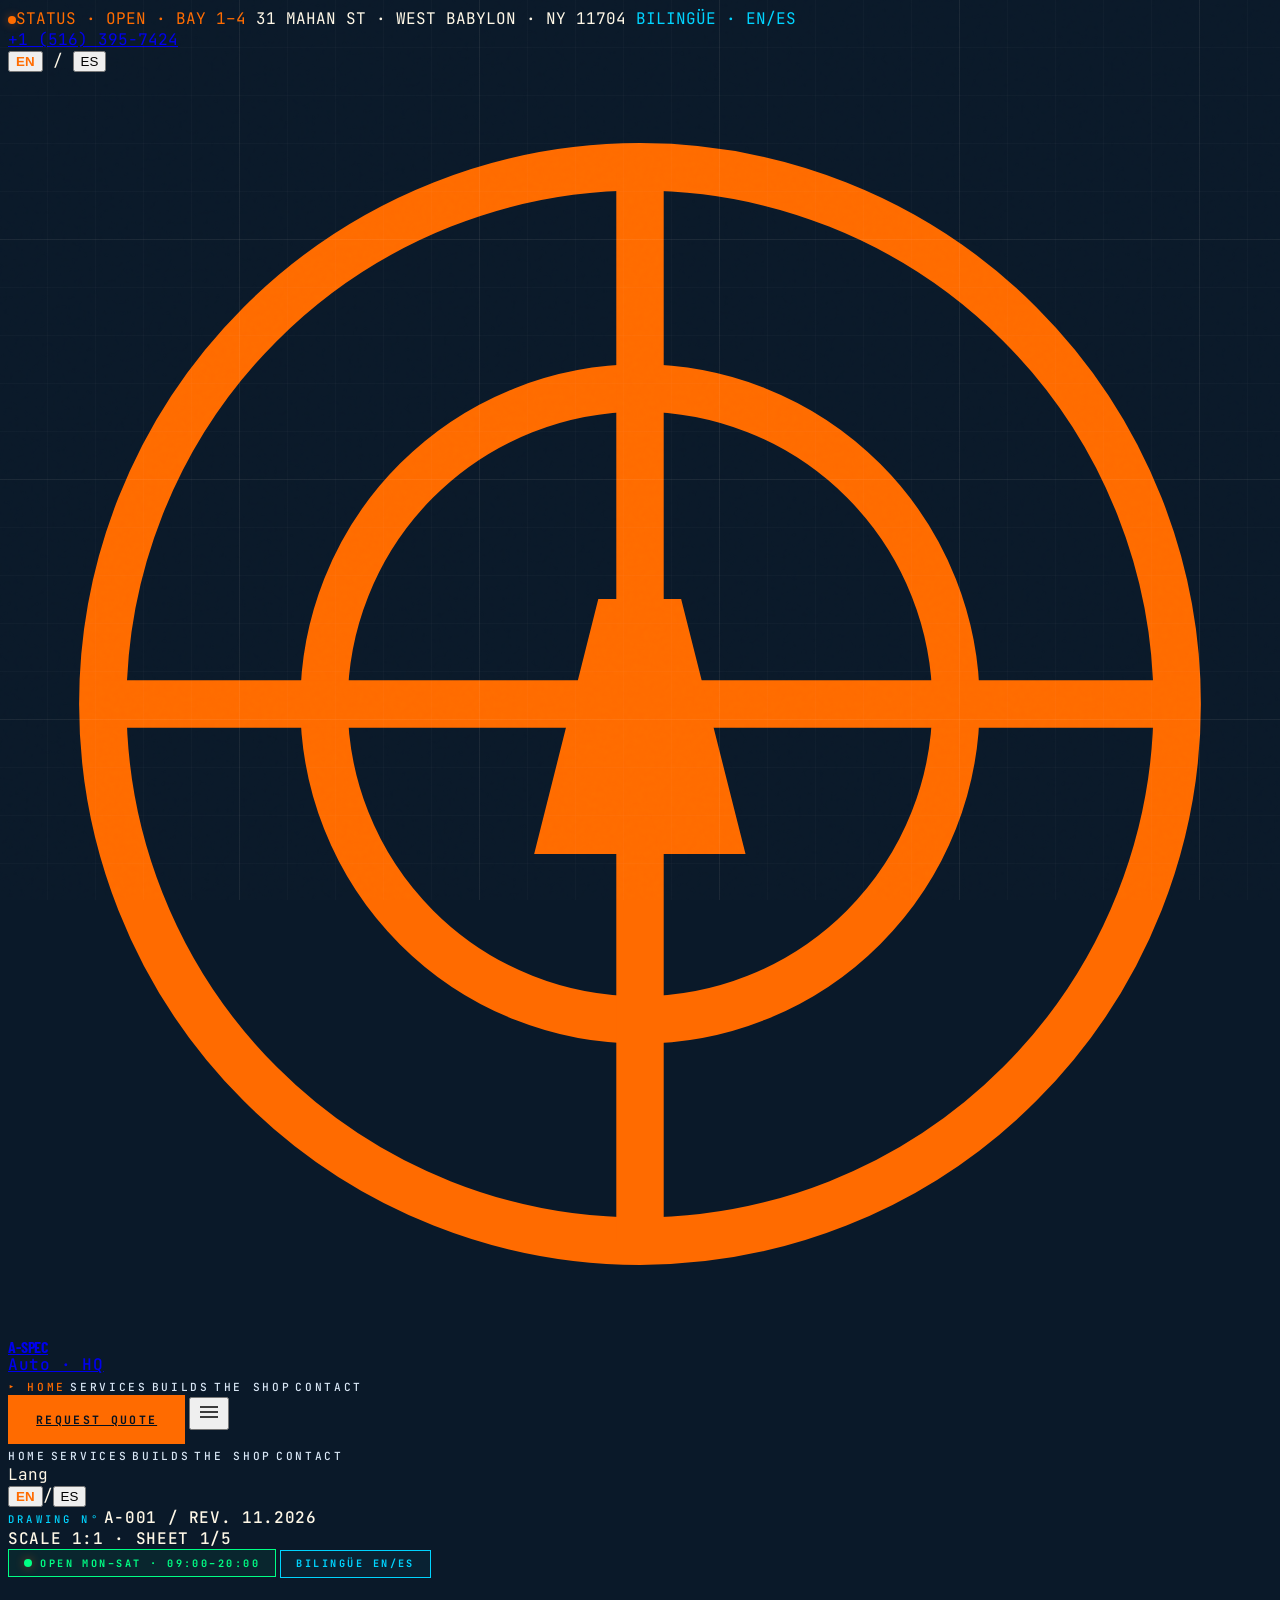
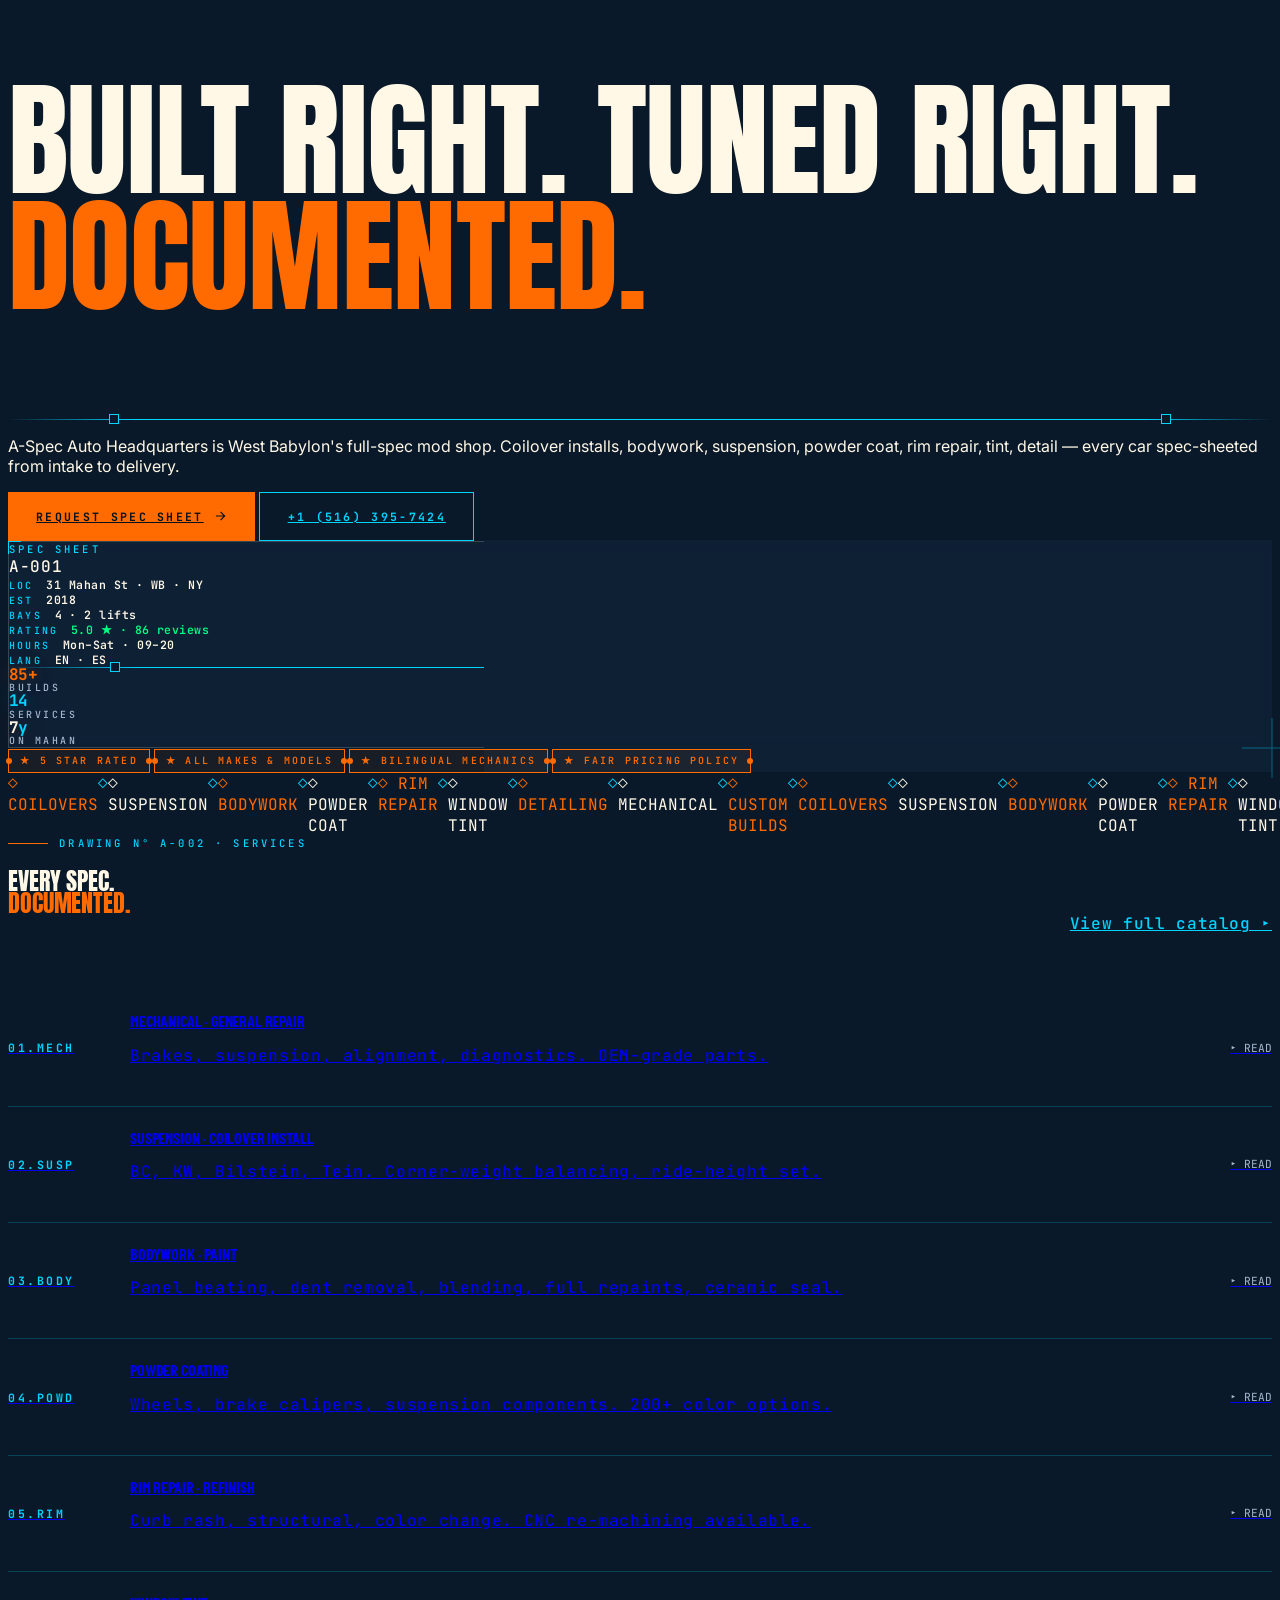
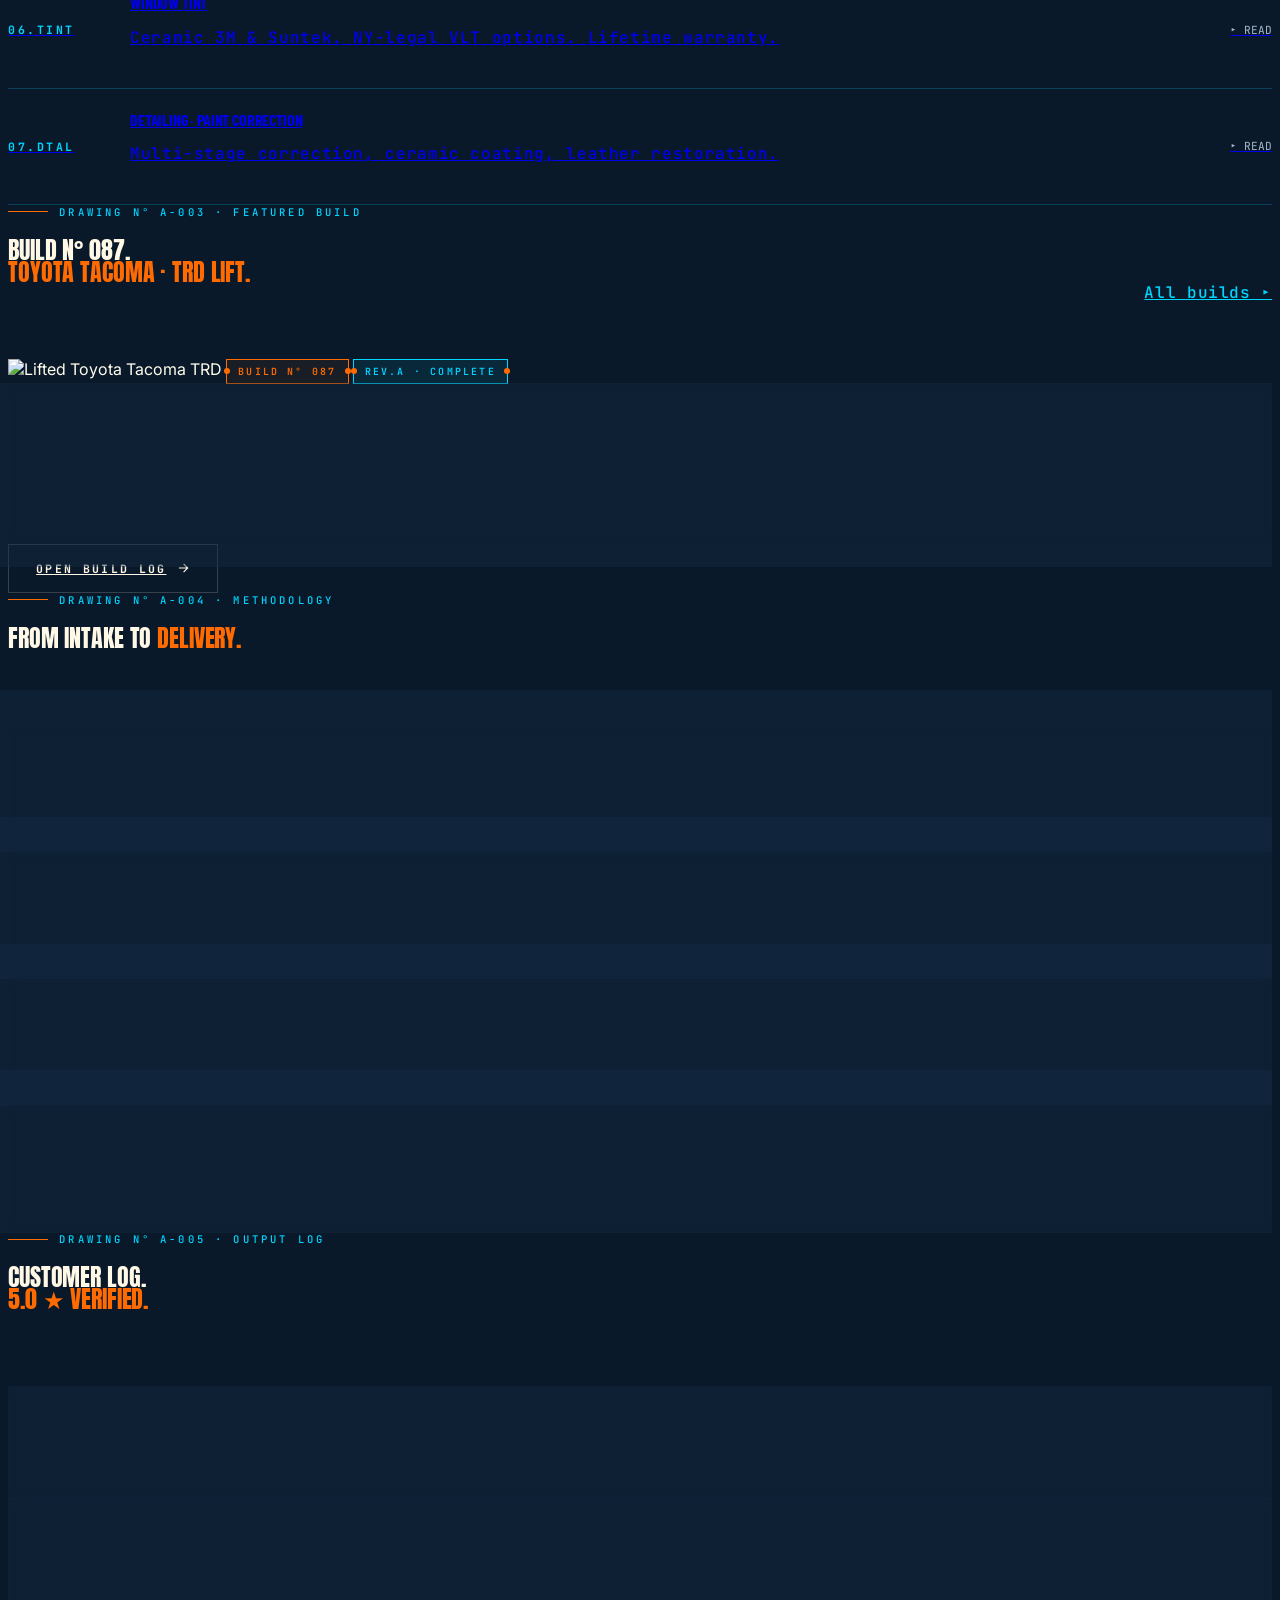
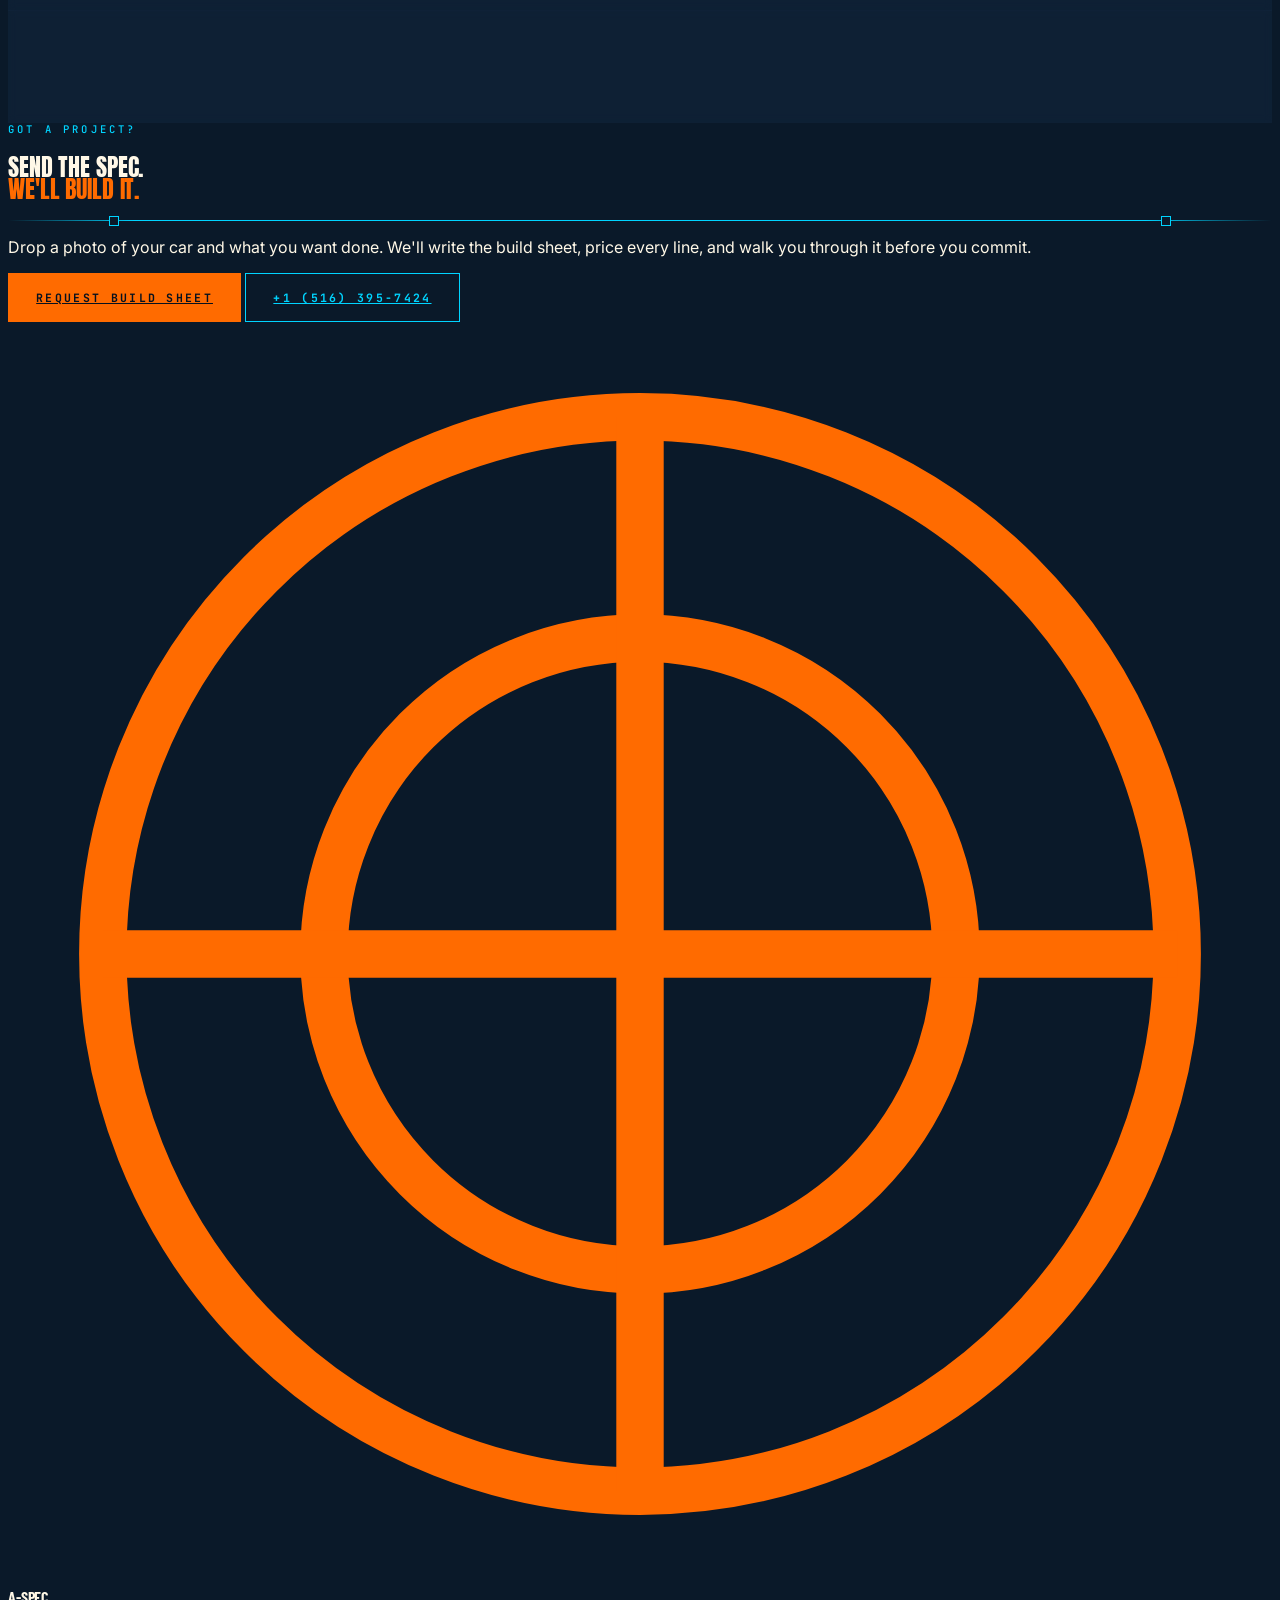
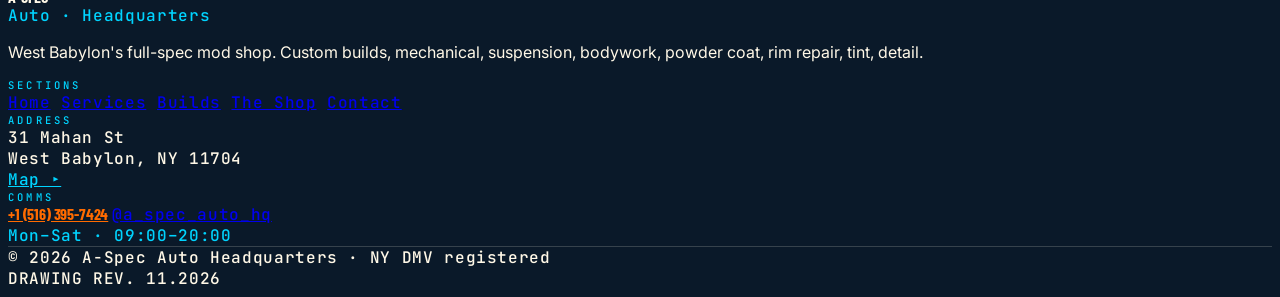
==== index.html @ 83f0b653 "Initial commit: A-Spec Auto HQ demo (blueprint engineering theme, EN/ES, 5 pages)" ====
<!DOCTYPE html>
<html lang="en">
<head>
<meta charset="UTF-8" />
<meta name="viewport" content="width=device-width, initial-scale=1.0" />
<title>A-Spec Auto HQ · Custom Mods · Suspension · Bodywork · West Babylon, NY</title>
<meta name="description" content="A-Spec Auto Headquarters — custom auto work, mechanical, coilovers, bodywork, powder coating, rim repair, window tint, detail. 31 Mahan St, West Babylon NY. (516) 395-7424." />
<meta name="keywords" content="auto repair West Babylon, custom car shop Long Island, coilover install NY, suspension shop, powder coat rims, window tint, JDM shop Long Island">
<link rel="canonical" href="https://aspecautohq.com/">
<meta property="og:type" content="website">
<meta property="og:title" content="A-Spec Auto Headquarters · West Babylon, NY">
<meta property="og:description" content="Built right. Tuned right. Documented. Custom mods, suspension, bodywork, powder coat, tint, detail.">
<link rel="icon" type="image/svg+xml" href="assets/brand/favicon.svg" />

<script type="application/ld+json">
{"@context":"https://schema.org","@type":"AutoRepair","name":"A-Spec Auto Headquarters","url":"https://aspecautohq.com/","telephone":"+1-516-395-7424","priceRange":"$$","address":{"@type":"PostalAddress","streetAddress":"31 Mahan St","addressLocality":"West Babylon","addressRegion":"NY","postalCode":"11704","addressCountry":"US"},"openingHoursSpecification":[{"@type":"OpeningHoursSpecification","dayOfWeek":["Monday","Tuesday","Wednesday","Thursday","Friday","Saturday"],"opens":"09:00","closes":"20:00"}],"sameAs":["https://www.instagram.com/a_spec_auto_hq/"],"aggregateRating":{"@type":"AggregateRating","ratingValue":"5.0","reviewCount":"86"}}
</script>

<script src="https://cdn.tailwindcss.com"></script>
<link rel="preconnect" href="https://fonts.googleapis.com">
<link rel="preconnect" href="https://fonts.gstatic.com" crossorigin>
<link href="https://fonts.googleapis.com/css2?family=Inter:wght@400;500;600;700&family=Barlow+Condensed:wght@500;600;700;800&family=Anton&family=JetBrains+Mono:wght@400;500;600;700;800&display=swap" rel="stylesheet">
<link rel="stylesheet" href="assets/styles.css">
</head>
<body>

<!-- Loader: boot sequence -->
<div class="loader">
  <div class="loader-logo">
    A-SPEC
    <small>★ AUTO HEADQUARTERS · WEST BABYLON ★</small>
  </div>
  <div class="loader-bar"></div>
  <div class="loader-readout" data-readout>&gt; booting...</div>
</div>

<div class="grain"></div>
<div class="scroll-progress"></div>

<!-- Top bar — terminal/status -->
<div class="hidden md:block border-b border-[var(--line-blue)] relative z-10">
  <div class="max-w-[1500px] mx-auto px-8 py-2 flex items-center justify-between mono text-[.64rem] tracking-[.22em] uppercase">
    <div class="flex items-center gap-7 text-[var(--paper-3)]">
      <span class="flex items-center gap-2"><span class="dot-orange"></span><span style="color:var(--orange)" data-en="STATUS · OPEN · BAY 1–4" data-es="STATUS · ABIERTO · BAY 1–4">STATUS · OPEN · BAY 1–4</span></span>
      <span class="hidden lg:inline" data-en="31 MAHAN ST · WEST BABYLON · NY 11704" data-es="31 MAHAN ST · WEST BABYLON · NY 11704">31 MAHAN ST · WEST BABYLON · NY 11704</span>
      <span class="hidden lg:inline" style="color:var(--cyan)" data-en="BILINGÜE · EN/ES" data-es="BILINGÜE · EN/ES">BILINGÜE · EN/ES</span>
    </div>
    <div class="flex items-center gap-6 text-[var(--paper-3)]">
      <a href="tel:+15163957424" class="hover:text-[var(--orange)]">+1 (516) 395-7424</a>
      <div class="lang-toggle flex items-center gap-1">
        <button data-lang="en" class="px-2 py-1 hover:text-[var(--orange)]">EN</button>
        <span class="text-[var(--paper-3)]">/</span>
        <button data-lang="es" class="px-2 py-1 hover:text-[var(--orange)]">ES</button>
      </div>
    </div>
  </div>
</div>

<!-- NAV -->
<nav class="sticky top-0 z-40 backdrop-blur-md bg-[#0a1929]/85 border-b border-[var(--line-blue)]">
  <div class="max-w-[1500px] mx-auto px-6 md:px-10 py-4 flex items-center justify-between">
    <a href="index.html" class="flex items-center gap-3">
      <svg viewBox="0 0 40 40" class="w-10 h-10" fill="none" stroke="currentColor" stroke-width="1.5" style="color:var(--orange)">
        <circle cx="20" cy="20" r="17"/>
        <circle cx="20" cy="20" r="10"/>
        <path d="M3 20h34M20 3v34"/>
        <text x="20" y="24" text-anchor="middle" font-family="JetBrains Mono" font-size="9" font-weight="700" fill="currentColor">A</text>
      </svg>
      <div>
        <div class="display text-xl md:text-2xl tracking-tight">A-Spec</div>
        <div class="tech text-[.55rem] tracking-[.32em] uppercase text-[var(--cyan)]">Auto · HQ</div>
      </div>
    </a>
    <div class="hidden md:flex items-center gap-9">
      <a href="index.html" class="nav-link active" data-en="Home" data-es="Inicio">Home</a>
      <a href="services.html" class="nav-link" data-en="Services" data-es="Servicios">Services</a>
      <a href="builds.html" class="nav-link" data-en="Builds" data-es="Builds">Builds</a>
      <a href="about.html" class="nav-link" data-en="The Shop" data-es="El Shop">The Shop</a>
      <a href="contact.html" class="nav-link" data-en="Contact" data-es="Contacto">Contact</a>
    </div>
    <div class="flex items-center gap-3">
      <a href="#" data-open-quote class="hidden md:inline-flex btn btn-orange !py-3 !px-5 !text-[.66rem]" data-en="Request quote" data-es="Cotización">Request quote</a>
      <button id="menuBtn" class="md:hidden p-2 text-[var(--paper)]"><svg width="24" height="24" viewBox="0 0 24 24" fill="none" stroke="currentColor" stroke-width="1.5"><line x1="3" y1="7" x2="21" y2="7"/><line x1="3" y1="12" x2="21" y2="12"/><line x1="3" y1="17" x2="21" y2="17"/></svg></button>
    </div>
  </div>
  <div id="menuPanel" class="hidden md:hidden border-t border-[var(--line-blue)] px-6 py-5 flex flex-col gap-4">
    <a href="index.html" class="nav-link" data-en="Home" data-es="Inicio">Home</a>
    <a href="services.html" class="nav-link" data-en="Services" data-es="Servicios">Services</a>
    <a href="builds.html" class="nav-link" data-en="Builds" data-es="Builds">Builds</a>
    <a href="about.html" class="nav-link" data-en="The Shop" data-es="El Shop">The Shop</a>
    <a href="contact.html" class="nav-link" data-en="Contact" data-es="Contacto">Contact</a>
    <div class="flex items-center gap-3 pt-3 border-t border-[var(--line-blue)]">
      <span class="mono text-[.6rem] tracking-[.22em] uppercase text-[var(--paper-3)]">Lang</span>
      <div class="lang-toggle flex items-center gap-2 mono text-[.7rem] tracking-[.18em] uppercase">
        <button data-lang="en">EN</button><span class="text-[var(--paper-3)]">/</span><button data-lang="es">ES</button>
      </div>
    </div>
  </div>
</nav>

<!-- HERO — blueprint sheet layout -->
<section class="relative pt-10 md:pt-14 pb-20 md:pb-28 overflow-hidden">

  <!-- Decorative dimension lines around hero -->
  <div class="hidden lg:block absolute top-20 left-10 w-px h-32 bg-[var(--cyan)] opacity-30"></div>
  <div class="hidden lg:block absolute top-20 left-6 w-8 h-px bg-[var(--cyan)] opacity-30"></div>

  <div class="relative z-10 max-w-[1500px] mx-auto px-6 md:px-10">

    <!-- Drawing sheet header -->
    <div class="reveal flex flex-wrap items-baseline justify-between gap-4 mb-8 md:mb-12 pb-3 border-b border-[var(--line-2)]">
      <div class="flex flex-wrap items-baseline gap-4 md:gap-6">
        <span class="eyebrow" data-en="DRAWING N°" data-es="DOC N°">DRAWING N°</span>
        <span class="tech text-[var(--paper)]">A-001 / REV. 11.2026</span>
      </div>
      <div class="tech text-[.66rem] tracking-[.22em] uppercase text-[var(--paper-3)]" data-en="SCALE 1:1 · SHEET 1/5" data-es="ESCALA 1:1 · HOJA 1/5">SCALE 1:1 · SHEET 1/5</div>
    </div>

    <!-- Hero spread -->
    <div class="grid md:grid-cols-12 gap-8 md:gap-12 items-start">

      <!-- LEFT: Massive title -->
      <div class="md:col-span-8 reveal-stagger">
        <div class="flex flex-wrap items-center gap-3 mb-7">
          <span class="stamp stamp-green"><span class="dot-orange" style="background:var(--green)"></span> OPEN MON–SAT · 09:00–20:00</span>
          <span class="stamp" data-en="BILINGÜE EN/ES" data-es="BILINGÜE EN/ES">BILINGÜE EN/ES</span>
        </div>

        <h1 class="heavy hero-title">
          <span class="block">Built right.</span>
          <span class="block">Tuned right.</span>
          <span class="block flex items-baseline gap-3 md:gap-5">
            <span style="color:var(--orange)" data-en="Documented." data-es="Documentado.">Documented.</span>
          </span>
        </h1>

        <div class="schem-line my-8 md:my-10 max-w-2xl"></div>

        <p class="max-w-xl text-[var(--paper-2)] text-base md:text-lg leading-relaxed mb-8 font-light"
           data-en="A-Spec Auto Headquarters is West Babylon's full-spec mod shop. Coilover installs, bodywork, suspension, powder coat, rim repair, tint, detail — every car spec-sheeted from intake to delivery."
           data-es="A-Spec Auto Headquarters es el shop de modificación de West Babylon. Coilovers, carrocería, suspensión, powder coat, reparación de rines, polarizado, detallado — cada auto con ficha técnica de entrada a entrega.">
          A-Spec Auto Headquarters is West Babylon's full-spec mod shop. Coilover installs, bodywork, suspension, powder coat, rim repair, tint, detail — every car spec-sheeted from intake to delivery.
        </p>

        <div class="flex flex-col sm:flex-row gap-3">
          <a href="#" data-open-quote class="btn btn-orange">
            <span data-en="Request spec sheet" data-es="Pedir ficha técnica">Request spec sheet</span>
            <svg width="14" height="14" viewBox="0 0 24 24" fill="none" stroke="currentColor" stroke-width="2"><path d="M5 12h14M13 5l7 7-7 7"/></svg>
          </a>
          <a href="tel:+15163957424" class="btn btn-cyan">
            +1 (516) 395-7424
          </a>
        </div>
      </div>

      <!-- RIGHT: Spec readout block -->
      <div class="md:col-span-4 reveal relative">
        <div class="card card-cad p-6">
          <div class="flex items-center justify-between mb-5 pb-3 border-b border-[var(--line-blue)]">
            <div class="eyebrow">SPEC SHEET</div>
            <div class="tech text-[.62rem] text-[var(--paper-3)]">A-001</div>
          </div>
          <div class="space-y-3">
            <div class="spec"><span class="k">Loc</span><span class="v ml-auto">31 Mahan St · WB · NY</span></div>
            <div class="spec"><span class="k">Est</span><span class="v ml-auto">2018</span></div>
            <div class="spec"><span class="k">Bays</span><span class="v ml-auto">4 · 2 lifts</span></div>
            <div class="spec"><span class="k">Rating</span><span class="v ml-auto" style="color:var(--green)">5.0 ★ · 86 reviews</span></div>
            <div class="spec"><span class="k">Hours</span><span class="v ml-auto">Mon–Sat · 09–20</span></div>
            <div class="spec"><span class="k">Lang</span><span class="v ml-auto">EN · ES</span></div>
          </div>

          <div class="schem-line my-6"></div>

          <div class="grid grid-cols-3 gap-3 text-center">
            <div>
              <div class="dyno text-3xl"><span data-count="86">0</span>+</div>
              <div class="label mt-1" data-en="builds" data-es="builds">builds</div>
            </div>
            <div>
              <div class="dyno dyno-cyan text-3xl"><span data-count="14">0</span></div>
              <div class="label mt-1" data-en="services" data-es="servicios">services</div>
            </div>
            <div>
              <div class="dyno dyno-paper text-3xl">7<span style="color:var(--cyan)">y</span></div>
              <div class="label mt-1" data-en="on Mahan" data-es="en Mahan">on Mahan</div>
            </div>
          </div>
        </div>

        <!-- Crosshair decals -->
        <div class="hidden md:block crosshair" style="bottom:-30px;right:-30px;color:var(--cyan);opacity:.4"></div>
      </div>
    </div>

    <!-- Bottom callouts -->
    <div class="mt-12 md:mt-16 grid md:grid-cols-4 gap-4 reveal-stagger">
      <div class="callout">★ 5 STAR RATED</div>
      <div class="callout">★ ALL MAKES & MODELS</div>
      <div class="callout">★ BILINGUAL MECHANICS</div>
      <div class="callout">★ FAIR PRICING POLICY</div>
    </div>
  </div>
</section>

<!-- Marquee strip -->
<section class="py-4 overflow-hidden bg-[var(--bg-deep)] border-y border-[var(--line-blue)] relative z-10">
  <div class="marquee gap-10 mono text-[.74rem] tracking-[.28em] uppercase whitespace-nowrap font-bold">
    <span style="color:var(--orange)">◇ COILOVERS</span><span style="color:var(--cyan)">◇</span>
    <span style="color:var(--paper)">◇ SUSPENSION</span><span style="color:var(--cyan)">◇</span>
    <span style="color:var(--orange)">◇ BODYWORK</span><span style="color:var(--cyan)">◇</span>
    <span style="color:var(--paper)">◇ POWDER COAT</span><span style="color:var(--cyan)">◇</span>
    <span style="color:var(--orange)">◇ RIM REPAIR</span><span style="color:var(--cyan)">◇</span>
    <span style="color:var(--paper)">◇ WINDOW TINT</span><span style="color:var(--cyan)">◇</span>
    <span style="color:var(--orange)">◇ DETAILING</span><span style="color:var(--cyan)">◇</span>
    <span style="color:var(--paper)">◇ MECHANICAL</span><span style="color:var(--cyan)">◇</span>
    <span style="color:var(--orange)">◇ CUSTOM BUILDS</span><span style="color:var(--cyan)">◇</span>
    <!-- repeat -->
    <span style="color:var(--orange)">◇ COILOVERS</span><span style="color:var(--cyan)">◇</span>
    <span style="color:var(--paper)">◇ SUSPENSION</span><span style="color:var(--cyan)">◇</span>
    <span style="color:var(--orange)">◇ BODYWORK</span><span style="color:var(--cyan)">◇</span>
    <span style="color:var(--paper)">◇ POWDER COAT</span><span style="color:var(--cyan)">◇</span>
    <span style="color:var(--orange)">◇ RIM REPAIR</span><span style="color:var(--cyan)">◇</span>
    <span style="color:var(--paper)">◇ WINDOW TINT</span><span style="color:var(--cyan)">◇</span>
    <span style="color:var(--orange)">◇ DETAILING</span><span style="color:var(--cyan)">◇</span>
    <span style="color:var(--paper)">◇ MECHANICAL</span><span style="color:var(--cyan)">◇</span>
    <span style="color:var(--orange)">◇ CUSTOM BUILDS</span><span style="color:var(--cyan)">◇</span>
  </div>
</section>

<!-- SERVICES — schematic catalog -->
<section class="py-20 md:py-28 relative z-10">
  <div class="max-w-[1500px] mx-auto px-6 md:px-10">

    <div class="section-head reveal">
      <div>
        <div class="axis"><span class="bar"></span><span class="eyebrow">DRAWING N° A-002 · SERVICES</span></div>
        <h2 class="heavy text-5xl md:text-7xl mt-4 leading-[.9]" data-en-html="Every spec.<br><span style='color:var(--orange)'>Documented.</span>" data-es-html="Cada spec.<br><span style='color:var(--orange)'>Documentado.</span>">
          Every spec.<br><span style="color:var(--orange)">Documented.</span>
        </h2>
      </div>
      <a href="services.html" class="hidden md:inline-flex tech text-[.7rem] uppercase tracking-[.22em] hover:text-[var(--orange)] transition-colors" style="color:var(--cyan)">View full catalog ▸</a>
    </div>

    <div class="reveal-stagger">
      <a href="services.html#mechanical" class="svc-row">
        <div class="num">01.MECH</div>
        <div>
          <div class="display text-2xl md:text-3xl">Mechanical · General Repair</div>
          <p class="tech text-xs mt-1 text-[var(--paper-3)]" data-en="Brakes, suspension, alignment, diagnostics. OEM-grade parts." data-es="Frenos, suspensión, alineación, diagnóstico. Partes OEM.">Brakes, suspension, alignment, diagnostics. OEM-grade parts.</p>
        </div>
        <div class="arrow">▸ READ</div>
      </a>
      <a href="services.html#suspension" class="svc-row">
        <div class="num">02.SUSP</div>
        <div>
          <div class="display text-2xl md:text-3xl">Suspension · Coilover Install</div>
          <p class="tech text-xs mt-1 text-[var(--paper-3)]" data-en="BC, KW, Bilstein, Tein. Corner-weight balancing, ride-height set." data-es="BC, KW, Bilstein, Tein. Balanceo por esquina, altura de manejo.">BC, KW, Bilstein, Tein. Corner-weight balancing, ride-height set.</p>
        </div>
        <div class="arrow">▸ READ</div>
      </a>
      <a href="services.html#bodywork" class="svc-row">
        <div class="num">03.BODY</div>
        <div>
          <div class="display text-2xl md:text-3xl">Bodywork · Paint</div>
          <p class="tech text-xs mt-1 text-[var(--paper-3)]" data-en="Panel beating, dent removal, blending, full repaints, ceramic seal." data-es="Reparación de paneles, abolladuras, mezclado, repintado, sello cerámico.">Panel beating, dent removal, blending, full repaints, ceramic seal.</p>
        </div>
        <div class="arrow">▸ READ</div>
      </a>
      <a href="services.html#powder" class="svc-row">
        <div class="num">04.POWD</div>
        <div>
          <div class="display text-2xl md:text-3xl">Powder Coating</div>
          <p class="tech text-xs mt-1 text-[var(--paper-3)]" data-en="Wheels, brake calipers, suspension components. 200+ color options." data-es="Rines, calipers, componentes de suspensión. 200+ colores.">Wheels, brake calipers, suspension components. 200+ color options.</p>
        </div>
        <div class="arrow">▸ READ</div>
      </a>
      <a href="services.html#rim" class="svc-row">
        <div class="num">05.RIM</div>
        <div>
          <div class="display text-2xl md:text-3xl">Rim Repair · Refinish</div>
          <p class="tech text-xs mt-1 text-[var(--paper-3)]" data-en="Curb rash, structural, color change. CNC re-machining available." data-es="Raspaduras, estructural, cambio de color. Re-mecanizado CNC disponible.">Curb rash, structural, color change. CNC re-machining available.</p>
        </div>
        <div class="arrow">▸ READ</div>
      </a>
      <a href="services.html#tint" class="svc-row">
        <div class="num">06.TINT</div>
        <div>
          <div class="display text-2xl md:text-3xl">Window Tint</div>
          <p class="tech text-xs mt-1 text-[var(--paper-3)]" data-en="Ceramic 3M & Suntek. NY-legal VLT options. Lifetime warranty." data-es="Cerámico 3M y Suntek. Tonos legales en NY. Garantía de por vida.">Ceramic 3M & Suntek. NY-legal VLT options. Lifetime warranty.</p>
        </div>
        <div class="arrow">▸ READ</div>
      </a>
      <a href="services.html#detail" class="svc-row">
        <div class="num">07.DTAL</div>
        <div>
          <div class="display text-2xl md:text-3xl">Detailing · Paint Correction</div>
          <p class="tech text-xs mt-1 text-[var(--paper-3)]" data-en="Multi-stage correction, ceramic coating, leather restoration." data-es="Corrección multi-etapa, cerámico, restauración de cuero.">Multi-stage correction, ceramic coating, leather restoration.</p>
        </div>
        <div class="arrow">▸ READ</div>
      </a>
    </div>
  </div>
</section>

<!-- FEATURE BUILD — case study -->
<section class="py-20 md:py-28 bg-[var(--bg-deep)] relative z-10 border-y border-[var(--line-blue)]">
  <div class="max-w-[1500px] mx-auto px-6 md:px-10">
    <div class="section-head reveal">
      <div>
        <div class="axis"><span class="bar"></span><span class="eyebrow">DRAWING N° A-003 · FEATURED BUILD</span></div>
        <h2 class="heavy text-5xl md:text-7xl mt-4 leading-[.9]" data-en-html="Build N° 087.<br><span style='color:var(--orange)'>Toyota Tacoma · TRD Lift.</span>" data-es-html="Build N° 087.<br><span style='color:var(--orange)'>Toyota Tacoma · TRD Lift.</span>">
          Build N° 087.<br><span style="color:var(--orange)">Toyota Tacoma · TRD Lift.</span>
        </h2>
      </div>
      <a href="builds.html" class="hidden md:inline-flex tech text-[.7rem] uppercase tracking-[.22em] hover:text-[var(--orange)] transition-colors" style="color:var(--cyan)">All builds ▸</a>
    </div>

    <div class="grid md:grid-cols-12 gap-8 md:gap-12 reveal">
      <div class="md:col-span-7 relative">
        <img src="https://images.unsplash.com/photo-1547038577-da80abbc4f19?auto=format&fit=crop&w=1600&q=85" alt="Lifted Toyota Tacoma TRD" class="w-full aspect-[4/3] object-cover border border-[var(--line-2)]" style="filter:contrast(1.05) saturate(.9);"/>
        <!-- Dimensional callouts overlapping -->
        <div class="absolute -top-3 -right-3 callout">BUILD N° 087</div>
        <div class="absolute -bottom-3 left-4 callout" style="border-color:var(--cyan);color:var(--cyan);background:rgba(0,212,255,.08)">REV.A · COMPLETE</div>
      </div>
      <div class="md:col-span-5 space-y-5">
        <div class="card card-cad p-6">
          <div class="eyebrow mb-4">SPEC · MODIFICATIONS</div>
          <div class="space-y-3">
            <div class="spec"><span class="k">Lift</span><span class="v ml-auto">3" Bilstein 5100</span></div>
            <div class="spec"><span class="k">Wheels</span><span class="v ml-auto">17×9 Method MR701</span></div>
            <div class="spec"><span class="k">Tires</span><span class="v ml-auto">285/70R17 BFG K02</span></div>
            <div class="spec"><span class="k">Bumper</span><span class="v ml-auto">Custom steel front</span></div>
            <div class="spec"><span class="k">Lights</span><span class="v ml-auto">LED bar + ditch pods</span></div>
            <div class="spec"><span class="k">Coat</span><span class="v ml-auto">Powder · matte black</span></div>
          </div>
          <div class="schem-line my-5"></div>
          <div class="grid grid-cols-2 gap-3">
            <div>
              <div class="dyno text-4xl">11d</div>
              <div class="label mt-1" data-en="Build time" data-es="Tiempo">Build time</div>
            </div>
            <div>
              <div class="dyno dyno-cyan text-4xl">$7.4k</div>
              <div class="label mt-1" data-en="Investment" data-es="Inversión">Investment</div>
            </div>
          </div>
        </div>

        <a href="builds.html" class="btn btn-line w-full">
          <span data-en="Open build log" data-es="Ver bitácora">Open build log</span>
          <svg width="14" height="14" viewBox="0 0 24 24" fill="none" stroke="currentColor" stroke-width="2"><path d="M5 12h14M13 5l7 7-7 7"/></svg>
        </a>
      </div>
    </div>
  </div>
</section>

<!-- PROCESS — 4 step blueprint -->
<section class="py-20 md:py-28 relative z-10">
  <div class="max-w-[1500px] mx-auto px-6 md:px-10">
    <div class="section-head reveal">
      <div>
        <div class="axis"><span class="bar"></span><span class="eyebrow">DRAWING N° A-004 · METHODOLOGY</span></div>
        <h2 class="heavy text-5xl md:text-7xl mt-4 leading-[.9]" data-en-html="From intake to <span style='color:var(--orange)'>delivery.</span>" data-es-html="De entrada a <span style='color:var(--orange)'>entrega.</span>">
          From intake to <span style="color:var(--orange)">delivery.</span>
        </h2>
      </div>
    </div>

    <div class="grid md:grid-cols-2 lg:grid-cols-4 gap-5 reveal-stagger">
      <div class="card card-cad p-6">
        <div class="flex items-baseline justify-between mb-5">
          <div class="dyno text-5xl">01</div>
          <div class="tech text-[.62rem] tracking-[.22em] uppercase text-[var(--cyan)]">DIAG</div>
        </div>
        <h3 class="display text-xl mb-3" data-en="Intake & Diagnosis" data-es="Entrada y Diagnóstico">Intake & Diagnosis</h3>
        <p class="text-sm text-[var(--paper-3)] leading-relaxed" data-en="OBD scan, road test, lift inspection. Spec sheet drafted before any work starts." data-es="Escaneo OBD, prueba en ruta, inspección en elevador. Ficha técnica antes de empezar.">OBD scan, road test, lift inspection. Spec sheet drafted before any work starts.</p>
      </div>
      <div class="card card-cad p-6">
        <div class="flex items-baseline justify-between mb-5">
          <div class="dyno text-5xl">02</div>
          <div class="tech text-[.62rem] tracking-[.22em] uppercase text-[var(--cyan)]">QUOTE</div>
        </div>
        <h3 class="display text-xl mb-3" data-en="Quote · Approval" data-es="Cotización · Aprobación">Quote · Approval</h3>
        <p class="text-sm text-[var(--paper-3)] leading-relaxed" data-en="Itemized estimate, parts sourced from your tier (OEM/aftermarket/race). You approve before we cut a hose." data-es="Cotización por línea, partes según nivel (OEM/aftermarket/race). Tú apruebas antes de cortar una manguera.">Itemized estimate, parts sourced from your tier (OEM/aftermarket/race). You approve before we cut a hose.</p>
      </div>
      <div class="card card-cad p-6">
        <div class="flex items-baseline justify-between mb-5">
          <div class="dyno text-5xl">03</div>
          <div class="tech text-[.62rem] tracking-[.22em] uppercase text-[var(--cyan)]">BUILD</div>
        </div>
        <h3 class="display text-xl mb-3" data-en="Build · Document" data-es="Build · Documentación">Build · Document</h3>
        <p class="text-sm text-[var(--paper-3)] leading-relaxed" data-en="Daily photos on Instagram, torque specs noted, surprises called in. No silent supplements." data-es="Fotos diarias en Instagram, torques anotados, sorpresas se llaman. Sin suplementos en silencio.">Daily photos on Instagram, torque specs noted, surprises called in. No silent supplements.</p>
      </div>
      <div class="card card-cad p-6">
        <div class="flex items-baseline justify-between mb-5">
          <div class="dyno text-5xl">04</div>
          <div class="tech text-[.62rem] tracking-[.22em] uppercase text-[var(--cyan)]">TEST</div>
        </div>
        <h3 class="display text-xl mb-3" data-en="Test · Deliver" data-es="Prueba · Entrega">Test · Deliver</h3>
        <p class="text-sm text-[var(--paper-3)] leading-relaxed" data-en="50 mi shakedown drive. Alignment double-check. Detail before pickup. Spec sheet emailed to you." data-es="50 millas de prueba. Alineación verificada. Detallado antes de la entrega. Ficha técnica al email.">50 mi shakedown drive. Alignment double-check. Detail before pickup. Spec sheet emailed to you.</p>
      </div>
    </div>
  </div>
</section>

<!-- REVIEWS · terminal-style -->
<section class="py-20 md:py-28 bg-[var(--bg-deep)] relative z-10 border-t border-[var(--line-blue)]">
  <div class="max-w-[1500px] mx-auto px-6 md:px-10">
    <div class="section-head reveal">
      <div>
        <div class="axis"><span class="bar"></span><span class="eyebrow">DRAWING N° A-005 · OUTPUT LOG</span></div>
        <h2 class="heavy text-5xl md:text-7xl mt-4 leading-[.9]" data-en-html="Customer log.<br><span style='color:var(--orange)'>5.0 ★ verified.</span>" data-es-html="Bitácora de clientes.<br><span style='color:var(--orange)'>5.0 ★ verificado.</span>">
          Customer log.<br><span style="color:var(--orange)">5.0 ★ verified.</span>
        </h2>
      </div>
    </div>

    <div class="grid md:grid-cols-3 gap-5 reveal-stagger">
      <div class="card card-cad p-6">
        <div class="flex items-baseline justify-between mb-4">
          <div class="tech text-[.62rem] tracking-[.22em] uppercase text-[var(--cyan)]">LOG.142 · 5.0 ★</div>
          <div class="tech text-[.62rem] text-[var(--paper-3)]">RAFAEL G.</div>
        </div>
        <p class="text-sm md:text-base text-[var(--paper)] leading-relaxed italic"
           data-en='"Brought my WRX in for coilovers, ended up with a full corner-balance and alignment for less than the dealer quoted me on just shocks. They text photo updates daily."'
           data-es='"Llevé mi WRX para coilovers, terminé con corner-balance completo y alineación por menos de lo que el dealer me cotizó solo de amortiguadores. Mandan fotos diarias por SMS."'>
          "Brought my WRX in for coilovers, ended up with a full corner-balance and alignment for less than the dealer quoted me on just shocks. They text photo updates daily."
        </p>
        <div class="schem-line my-4"></div>
        <div class="spec"><span class="k">JOB</span><span class="v ml-auto">BC BR coils + align</span></div>
      </div>
      <div class="card card-cad p-6">
        <div class="flex items-baseline justify-between mb-4">
          <div class="tech text-[.62rem] tracking-[.22em] uppercase text-[var(--cyan)]">LOG.143 · 5.0 ★</div>
          <div class="tech text-[.62rem] text-[var(--paper-3)]">DANNY P.</div>
        </div>
        <p class="text-sm md:text-base text-[var(--paper)] leading-relaxed italic"
           data-en='"Powder coated my brake calipers Lambo orange. Showed me the cure-oven temp logs. They actually care about doing it right, not just fast."'
           data-es='"Me hicieron powder coat de los calipers en naranja Lambo. Me mostraron los logs de temperatura del horno. De verdad les importa hacerlo bien, no rápido."'>
          "Powder coated my brake calipers Lambo orange. Showed me the cure-oven temp logs. They actually care about doing it right, not just fast."
        </p>
        <div class="schem-line my-4"></div>
        <div class="spec"><span class="k">JOB</span><span class="v ml-auto">Caliper powder · 4-pc</span></div>
      </div>
      <div class="card card-cad p-6">
        <div class="flex items-baseline justify-between mb-4">
          <div class="tech text-[.62rem] tracking-[.22em] uppercase text-[var(--cyan)]">LOG.144 · 5.0 ★</div>
          <div class="tech text-[.62rem] text-[var(--paper-3)]">CARLOS M.</div>
        </div>
        <p class="text-sm md:text-base text-[var(--paper)] leading-relaxed italic"
           data-en='"Best part is they explain everything in Spanish if I want. My uncle drove from Brentwood just to use them. That tells you everything."'
           data-es='"Lo mejor es que explican todo en español si quiero. Mi tío maneja desde Brentwood solo para usarlos. Eso te dice todo."'>
          "Best part is they explain everything in Spanish if I want. My uncle drove from Brentwood just to use them. That tells you everything."
        </p>
        <div class="schem-line my-4"></div>
        <div class="spec"><span class="k">JOB</span><span class="v ml-auto">Window tint · ceramic 20%</span></div>
      </div>
    </div>
  </div>
</section>

<!-- CTA -->
<section class="py-24 md:py-32 relative z-10">
  <div class="max-w-[1200px] mx-auto px-6 md:px-10 text-center reveal">
    <div class="eyebrow mb-4" data-en="Got a project?" data-es="¿Tienes un proyecto?">Got a project?</div>
    <h2 class="heavy text-5xl md:text-8xl leading-[.9]" data-en-html="Send the spec.<br><span style='color:var(--orange)'>We'll build it.</span>" data-es-html="Manda el spec.<br><span style='color:var(--orange)'>Lo construimos.</span>">
      Send the spec.<br><span style="color:var(--orange)">We'll build it.</span>
    </h2>
    <div class="schem-line my-10 max-w-md mx-auto"></div>
    <p class="text-[var(--paper-2)] text-base md:text-lg max-w-xl mx-auto leading-relaxed font-light" data-en="Drop a photo of your car and what you want done. We'll write the build sheet, price every line, and walk you through it before you commit." data-es="Manda foto de tu auto y lo que quieres. Hacemos la build sheet, cotizamos cada línea y te explicamos todo antes de comprometerte.">Drop a photo of your car and what you want done. We'll write the build sheet, price every line, and walk you through it before you commit.</p>
    <div class="mt-10 flex flex-col sm:flex-row gap-3 justify-center">
      <a href="#" data-open-quote class="btn btn-orange" data-en="Request build sheet" data-es="Pedir build sheet">Request build sheet</a>
      <a href="tel:+15163957424" class="btn btn-cyan">+1 (516) 395-7424</a>
    </div>
  </div>
</section>

<!-- FOOTER -->
<footer class="py-14 md:py-20 border-t border-[var(--line-blue)] bg-[var(--bg-deep)] relative z-10">
  <div class="max-w-[1500px] mx-auto px-6 md:px-10">
    <div class="grid md:grid-cols-12 gap-10">
      <div class="md:col-span-5">
        <div class="flex items-center gap-3">
          <svg viewBox="0 0 40 40" class="w-10 h-10" fill="none" stroke="currentColor" stroke-width="1.5" style="color:var(--orange)">
            <circle cx="20" cy="20" r="17"/>
            <circle cx="20" cy="20" r="10"/>
            <path d="M3 20h34M20 3v34"/>
          </svg>
          <div>
            <div class="display text-2xl tracking-tight">A-Spec</div>
            <div class="tech text-[.55rem] tracking-[.32em] uppercase" style="color:var(--cyan)">Auto · Headquarters</div>
          </div>
        </div>
        <p class="text-[var(--paper-3)] text-sm max-w-sm mt-6 leading-relaxed"
           data-en="West Babylon's full-spec mod shop. Custom builds, mechanical, suspension, bodywork, powder coat, rim repair, tint, detail."
           data-es="El shop full-spec de modificación en West Babylon. Builds custom, mecánica, suspensión, carrocería, powder coat, rines, polarizado, detallado.">
          West Babylon's full-spec mod shop. Custom builds, mechanical, suspension, bodywork, powder coat, rim repair, tint, detail.
        </p>
      </div>
      <div class="md:col-span-2">
        <div class="eyebrow mb-3" data-en="Sections" data-es="Secciones">Sections</div>
        <div class="flex flex-col gap-2 text-sm tech text-[var(--paper-2)]">
          <a href="index.html" class="hover:text-[var(--orange)]" data-en="Home" data-es="Inicio">Home</a>
          <a href="services.html" class="hover:text-[var(--orange)]" data-en="Services" data-es="Servicios">Services</a>
          <a href="builds.html" class="hover:text-[var(--orange)]" data-en="Builds" data-es="Builds">Builds</a>
          <a href="about.html" class="hover:text-[var(--orange)]" data-en="The Shop" data-es="El Shop">The Shop</a>
          <a href="contact.html" class="hover:text-[var(--orange)]" data-en="Contact" data-es="Contacto">Contact</a>
        </div>
      </div>
      <div class="md:col-span-2">
        <div class="eyebrow mb-3" data-en="Address" data-es="Dirección">Address</div>
        <div class="text-sm tech text-[var(--paper-2)] leading-relaxed">31 Mahan St<br>West Babylon, NY 11704</div>
        <a href="https://maps.google.com/?q=31+Mahan+St+West+Babylon+NY" target="_blank" class="text-[.66rem] tech tracking-[.18em] uppercase mt-3 inline-block hover:text-[var(--orange)]" style="color:var(--cyan)">Map ▸</a>
      </div>
      <div class="md:col-span-3">
        <div class="eyebrow mb-3" data-en="Comms" data-es="Comunicación">Comms</div>
        <div class="flex flex-col gap-2 text-sm">
          <a href="tel:+15163957424" class="display text-xl" style="color:var(--orange)">+1 (516) 395-7424</a>
          <a href="https://www.instagram.com/a_spec_auto_hq/" target="_blank" class="text-[var(--paper-2)] hover:text-[var(--orange)] tech text-sm">@a_spec_auto_hq</a>
          <div class="tech text-[.66rem] tracking-[.22em] uppercase pt-2" style="color:var(--cyan)" data-en="Mon–Sat · 09:00–20:00" data-es="Lun–Sáb · 09:00–20:00">Mon–Sat · 09:00–20:00</div>
        </div>
      </div>
    </div>
    <div class="divider mt-12 mb-6"></div>
    <div class="flex flex-col md:flex-row items-start md:items-center justify-between gap-4 tech text-[.66rem] tracking-[.22em] uppercase text-[var(--paper-3)]">
      <div>© <span data-year></span> A-Spec Auto Headquarters · NY DMV registered</div>
      <div data-en="DRAWING REV. 11.2026" data-es="DOC REV. 11.2026">DRAWING REV. 11.2026</div>
    </div>
  </div>
</footer>

<!-- Mobile sticky CTA -->
<div class="mobile-cta">
  <a href="tel:+15163957424" class="btn-cyan">Call</a>
  <a href="#" data-open-quote class="btn-orange" data-en="Spec sheet" data-es="Spec sheet">Spec sheet</a>
</div>

<!-- Quote modal -->
<div id="quoteModal" class="modal-bg">
  <div class="modal-card">
    <button class="modal-close" data-close-quote aria-label="Close">×</button>
    <div class="eyebrow" data-en="Build sheet request" data-es="Solicitud build sheet">Build sheet request</div>
    <h3 class="heavy text-3xl mt-3 mb-2 leading-[.9]" data-en="Spec your build." data-es="Específica tu build.">Spec your build.</h3>
    <p class="text-sm text-[var(--paper-3)] tech mb-7" data-en="> we draft. you approve. we build." data-es="> nosotros diseñamos. tú apruebas. construimos.">&gt; we draft. you approve. we build.</p>
    <form data-fake class="space-y-5">
      <div>
        <span class="field-label" data-en="Name" data-es="Nombre">Name</span>
        <input class="input" required data-en-placeholder="Your full name" data-es-placeholder="Tu nombre completo" />
      </div>
      <div class="grid grid-cols-2 gap-5">
        <div>
          <span class="field-label" data-en="Phone" data-es="Teléfono">Phone</span>
          <input class="input" required type="tel" placeholder="(516) ..." />
        </div>
        <div>
          <span class="field-label" data-en="Vehicle" data-es="Vehículo">Vehicle</span>
          <input class="input" data-en-placeholder="YR · MK · MDL" data-es-placeholder="AÑO · MARCA · MOD" />
        </div>
      </div>
      <div>
        <span class="field-label" data-en="Build description" data-es="Descripción del build">Build description</span>
        <textarea class="input" rows="4" data-en-placeholder="What needs done? Photos? Reference build?" data-es-placeholder="¿Qué se necesita? ¿Fotos? ¿Build de referencia?"></textarea>
      </div>
      <button class="btn btn-orange w-full"><span data-en="Send · get spec sheet" data-es="Enviar · obtener build sheet">Send · get spec sheet</span></button>
      <div data-form-result class="hidden tech text-sm pt-2" style="color:var(--green)"></div>
    </form>
  </div>
</div>

<script src="assets/app.js"></script>
</body>
</html>
---- assets/styles.css ----
/* A-Spec Auto HQ — Blueprint Engineering Whitepaper */
:root{
  --bg:#0a1929;
  --bg-1:#0e2036;
  --bg-2:#142b46;
  --bg-deep:#06111e;
  --paper:#fff8e7;
  --paper-2:#d8e6f5;
  --paper-3:#a5b8ce;
  --ink:#06111e;
  --line:rgba(255,248,231,.08);
  --line-2:rgba(255,248,231,.18);
  --line-blue:rgba(0,212,255,.22);
  --orange:#ff6b00;
  --orange-glow:rgba(255,107,0,.45);
  --cyan:#00d4ff;
  --cyan-glow:rgba(0,212,255,.45);
  --yellow:#ffd60a;
  --green:#00ff85;
  --red:#ff3b3b;
  /* legacy */
  --text:var(--paper);
  --text-2:var(--paper-2);
  --text-3:var(--paper-3);
  --accent:var(--orange);
  --accent-glow:var(--orange-glow);
}
*{box-sizing:border-box}
html{scroll-behavior:smooth;background:var(--bg);}
body{font-family:'Inter','IBM Plex Sans',sans-serif;background:var(--bg);color:var(--text);overflow-x:hidden;font-weight:400;-webkit-font-smoothing:antialiased;letter-spacing:0;}

/* Blueprint grid background — global */
body::before{content:'';position:fixed;inset:0;pointer-events:none;z-index:0;background-image:
  linear-gradient(rgba(255,248,231,.025) 1px,transparent 1px),
  linear-gradient(90deg,rgba(255,248,231,.025) 1px,transparent 1px);
  background-size:48px 48px;background-position:-1px -1px;}
body::after{content:'';position:fixed;inset:0;pointer-events:none;z-index:0;background-image:
  linear-gradient(rgba(255,248,231,.05) 1px,transparent 1px),
  linear-gradient(90deg,rgba(255,248,231,.05) 1px,transparent 1px);
  background-size:240px 240px;background-position:-1px -1px;}

/* Typography */
.display{font-family:'Barlow Condensed','Anton',sans-serif;font-weight:700;letter-spacing:-.01em;line-height:.9;text-transform:uppercase;}
.heavy{font-family:'Anton','Barlow Condensed',sans-serif;font-weight:400;letter-spacing:-.005em;line-height:.92;text-transform:uppercase;}
.mono{font-family:'JetBrains Mono','Space Mono',monospace;}
.tech{font-family:'JetBrains Mono',monospace;font-weight:500;letter-spacing:.04em;}
.eyebrow{font-family:'JetBrains Mono',monospace;font-size:.66rem;letter-spacing:.3em;text-transform:uppercase;color:var(--cyan);font-weight:500;}
.label{font-family:'JetBrains Mono',monospace;font-size:.62rem;letter-spacing:.26em;text-transform:uppercase;color:var(--paper-3);font-weight:500;}
.numeric{font-family:'JetBrains Mono',monospace;font-weight:700;letter-spacing:-.02em;}
::selection{background:var(--orange);color:var(--ink);}

/* Grain */
.grain{position:fixed;inset:0;pointer-events:none;z-index:1;opacity:.04;mix-blend-mode:overlay;background-image:url("data:image/svg+xml,%3Csvg viewBox='0 0 200 200' xmlns='http://www.w3.org/2000/svg'%3E%3Cfilter id='n'%3E%3CfeTurbulence type='fractalNoise' baseFrequency='.85' stitchTiles='stitch'/%3E%3C/filter%3E%3Crect width='100%25' height='100%25' filter='url(%23n)'/%3E%3C/svg%3E");}

/* Buttons */
.btn{display:inline-flex;align-items:center;justify-content:center;gap:.6rem;padding:1rem 1.7rem;font-family:'JetBrains Mono',monospace;font-size:.72rem;letter-spacing:.2em;text-transform:uppercase;font-weight:700;transition:all .25s ease;border-radius:0;cursor:pointer;border:1px solid transparent;}
.btn-orange{background:var(--orange);color:var(--ink);}
.btn-orange:hover{background:#ff8533;box-shadow:0 0 28px var(--orange-glow);transform:translateY(-1px);}
.btn-cyan{background:transparent;color:var(--cyan);border-color:var(--cyan);}
.btn-cyan:hover{background:var(--cyan);color:var(--ink);box-shadow:0 0 28px var(--cyan-glow);}
.btn-line{background:transparent;color:var(--paper);border-color:var(--line-2);}
.btn-line:hover{border-color:var(--paper);background:rgba(255,248,231,.05);}
.btn-ghost{background:transparent;color:var(--ink);border-color:var(--ink);}

/* Nav */
.nav-link{font-family:'JetBrains Mono',monospace;font-size:.7rem;letter-spacing:.24em;text-transform:uppercase;color:var(--paper-2);font-weight:500;transition:color .25s;text-decoration:none;position:relative;}
.nav-link:hover{color:var(--orange);}
.nav-link.active{color:var(--orange);}
.nav-link.active::before{content:'▸ ';color:var(--orange);}

/* Cards — blueprint sheet */
.card{background:rgba(20,43,70,.4);border:1px solid var(--line-2);transition:border-color .35s,transform .35s;backdrop-filter:blur(4px);position:relative;}
.card:hover{border-color:var(--orange);}
/* Corner markers (CAD style) */
.card-cad{position:relative;}
.card-cad::before,.card-cad::after{content:'';position:absolute;width:12px;height:12px;border:1px solid var(--cyan);}
.card-cad::before{top:-1px;left:-1px;border-right:0;border-bottom:0;}
.card-cad::after{bottom:-1px;right:-1px;border-left:0;border-top:0;}

/* Spec block — technical readout */
.spec{font-family:'JetBrains Mono',monospace;font-size:.72rem;letter-spacing:.04em;display:flex;align-items:baseline;gap:.8rem;color:var(--paper-3);}
.spec .k{color:var(--cyan);letter-spacing:.22em;text-transform:uppercase;font-size:.62rem;font-weight:500;}
.spec .v{color:var(--paper);font-weight:600;}

/* Dimensional callout (CAD measurement) */
.callout{position:relative;display:inline-flex;align-items:center;gap:.5rem;padding:.3rem .7rem;border:1px solid var(--orange);color:var(--orange);font-family:'JetBrains Mono',monospace;font-size:.62rem;letter-spacing:.22em;text-transform:uppercase;font-weight:600;background:rgba(255,107,0,.06);}
.callout::before,.callout::after{content:'';position:absolute;width:6px;height:6px;border-radius:50%;background:var(--orange);}
.callout::before{top:50%;left:-3px;transform:translateY(-50%);}
.callout::after{top:50%;right:-3px;transform:translateY(-50%);}

/* Stamps */
.stamp{display:inline-flex;align-items:center;gap:.5rem;padding:.4rem .95rem;border:1px solid var(--cyan);color:var(--cyan);font-family:'JetBrains Mono',monospace;font-size:.64rem;letter-spacing:.24em;text-transform:uppercase;font-weight:700;background:rgba(0,212,255,.05);}
.stamp-orange{border-color:var(--orange);color:var(--orange);background:rgba(255,107,0,.06);}
.stamp-yellow{border-color:var(--yellow);color:var(--yellow);background:rgba(255,214,10,.06);}
.stamp-green{border-color:var(--green);color:var(--green);background:rgba(0,255,133,.06);}

/* Decorative crosshair + ticks */
.crosshair{position:absolute;width:60px;height:60px;color:var(--orange);}
.crosshair::before,.crosshair::after{content:'';position:absolute;background:currentColor;}
.crosshair::before{left:50%;top:0;bottom:0;width:1px;transform:translateX(-50%);}
.crosshair::after{top:50%;left:0;right:0;height:1px;transform:translateY(-50%);}

/* Tick marks */
.ticks{display:flex;gap:2px;align-items:flex-end;height:18px;}
.ticks span{display:block;width:1px;background:var(--cyan);}

/* Schematic divider */
.schem-line{height:1px;background:linear-gradient(90deg,transparent 0,var(--cyan) 10%,var(--cyan) 90%,transparent 100%);position:relative;}
.schem-line::before,.schem-line::after{content:'';position:absolute;top:50%;transform:translateY(-50%);width:8px;height:8px;border:1px solid var(--cyan);background:var(--bg);}
.schem-line::before{left:8%;}
.schem-line::after{right:8%;}

/* Dyno-style big number */
.dyno{font-family:'JetBrains Mono',monospace;font-weight:700;letter-spacing:-.04em;line-height:.85;color:var(--orange);text-shadow:0 0 24px var(--orange-glow);}
.dyno-cyan{color:var(--cyan);text-shadow:0 0 24px var(--cyan-glow);}
.dyno-paper{color:var(--paper);}

/* Hero */
.hero-img{filter:contrast(1.1) saturate(.85) brightness(.7);}
.hero-fade{background:linear-gradient(180deg,rgba(10,25,41,.5) 0%,rgba(10,25,41,.7) 60%,var(--bg) 100%);}

/* Marquee */
.marquee{display:flex;animation:scroll 50s linear infinite;}
.marquee:hover{animation-play-state:paused;}
@keyframes scroll{from{transform:translateX(0)}to{transform:translateX(-50%)}}

/* Service rows */
.svc-row{display:grid;grid-template-columns:90px 1fr auto;align-items:center;gap:2rem;padding:1.5rem 0;border-bottom:1px solid var(--line-blue);transition:padding .3s,background .25s;}
.svc-row:hover{padding-left:1.2rem;background:rgba(0,212,255,.04);}
.svc-row .num{font-family:'JetBrains Mono',monospace;font-size:.72rem;letter-spacing:.22em;color:var(--cyan);font-weight:700;}
.svc-row .arrow{color:var(--paper-3);transition:color .3s,transform .3s;font-family:'JetBrains Mono',monospace;font-size:.7rem;}
.svc-row:hover .arrow{color:var(--orange);transform:translateX(6px);}

/* Reveal */
.reveal{opacity:0;transform:translateY(28px);transition:opacity .9s cubic-bezier(.16,1,.3,1),transform .9s cubic-bezier(.16,1,.3,1);}
.reveal.in{opacity:1;transform:translateY(0);}
.reveal-stagger>*{opacity:0;transform:translateY(20px);transition:opacity .8s cubic-bezier(.16,1,.3,1),transform .8s cubic-bezier(.16,1,.3,1);}
.reveal-stagger.in>*{opacity:1;transform:translateY(0);}
.reveal-stagger.in>*:nth-child(1){transition-delay:0s}
.reveal-stagger.in>*:nth-child(2){transition-delay:.08s}
.reveal-stagger.in>*:nth-child(3){transition-delay:.16s}
.reveal-stagger.in>*:nth-child(4){transition-delay:.24s}
.reveal-stagger.in>*:nth-child(5){transition-delay:.32s}
.reveal-stagger.in>*:nth-child(6){transition-delay:.4s}

/* Build cards (gallery) */
.build-card{overflow:hidden;position:relative;border:1px solid var(--line-2);transition:border-color .35s,transform .35s;}
.build-card:hover{border-color:var(--orange);}
.build-card img{transition:transform .9s cubic-bezier(.16,1,.3,1),filter .5s;display:block;width:100%;height:100%;object-fit:cover;filter:contrast(1.05) saturate(.85);}
.build-card:hover img{transform:scale(1.04);filter:contrast(1.1) saturate(1);}
.build-card .meta{position:absolute;inset:0;padding:1.5rem;display:flex;flex-direction:column;justify-content:flex-end;background:linear-gradient(180deg,transparent 40%,rgba(6,17,30,.95) 100%);}

/* Scroll progress */
.scroll-progress{position:fixed;top:0;left:0;height:3px;background:linear-gradient(90deg,var(--orange),var(--cyan));z-index:99;width:0;transition:width .1s;box-shadow:0 0 12px var(--orange-glow);}

/* Loader — boot sequence */
.loader{position:fixed;inset:0;background:var(--bg-deep);z-index:100;display:flex;align-items:center;justify-content:center;transition:opacity .6s,visibility .6s;flex-direction:column;gap:1.5rem;font-family:'JetBrains Mono',monospace;}
.loader.hidden{opacity:0;visibility:hidden;}
.loader-logo{font-family:'Barlow Condensed',sans-serif;font-weight:700;font-size:3.6rem;color:var(--paper);letter-spacing:-.02em;line-height:1;text-align:center;text-transform:uppercase;}
.loader-logo small{display:block;font-family:'JetBrains Mono',monospace;font-size:.6rem;letter-spacing:.4em;color:var(--orange);margin-top:.6rem;font-weight:500;}
.loader-bar{width:240px;height:1px;background:rgba(255,248,231,.1);overflow:hidden;position:relative;}
.loader-bar::after{content:'';position:absolute;inset:0;background:var(--orange);width:0;animation:load 1.2s cubic-bezier(.7,0,.3,1) forwards;box-shadow:0 0 12px var(--orange-glow);}
@keyframes load{from{width:0}to{width:100%}}
.loader-readout{font-family:'JetBrains Mono',monospace;font-size:.6rem;letter-spacing:.18em;color:var(--cyan);text-transform:uppercase;}

/* Forms */
.input{width:100%;background:transparent;border:0;border-bottom:1px solid var(--line-2);padding:.85rem 0;color:var(--paper);font-family:'JetBrains Mono',monospace;font-weight:400;font-size:.95rem;outline:none;transition:border-color .3s;letter-spacing:.02em;}
.input:focus{border-bottom-color:var(--orange);}
.input::placeholder{color:var(--paper-3);}
textarea.input{resize:vertical;min-height:120px;border:1px solid var(--line-2);padding:.85rem;}
textarea.input:focus{border-color:var(--orange);}
.field-label{font-family:'JetBrains Mono',monospace;font-size:.62rem;letter-spacing:.26em;text-transform:uppercase;color:var(--cyan);margin-bottom:.4rem;display:block;font-weight:600;}

/* Hero responsive */
.hero-title{font-size:clamp(3.5rem,min(13vw,14vh),11rem);}

/* Mobile sticky */
.mobile-cta{position:fixed;bottom:0;left:0;right:0;background:var(--bg-1);border-top:1px solid var(--orange);padding:.7rem;display:flex;gap:.5rem;z-index:40;box-shadow:0 -8px 24px rgba(0,0,0,.5);}
.mobile-cta a{flex:1;padding:.9rem;text-align:center;font-family:'JetBrains Mono',monospace;font-size:.7rem;letter-spacing:.2em;text-transform:uppercase;font-weight:700;border:1px solid transparent;}
@media(min-width:768px){.mobile-cta{display:none;}}

/* Modal */
.modal-bg{position:fixed;inset:0;background:rgba(6,17,30,.92);backdrop-filter:blur(10px);z-index:200;display:none;align-items:center;justify-content:center;padding:1.5rem;}
.modal-bg.open{display:flex;}
.modal-card{background:var(--bg-1);border:1px solid var(--orange);box-shadow:0 0 60px var(--orange-glow);max-width:520px;width:100%;padding:2.5rem;position:relative;}
.modal-close{position:absolute;top:1rem;right:1rem;background:transparent;border:0;color:var(--paper);font-size:1.4rem;cursor:pointer;font-family:'JetBrains Mono',monospace;}

/* Section header */
.section-head{display:flex;align-items:flex-end;justify-content:space-between;gap:1.5rem;padding-bottom:1rem;margin-bottom:2.5rem;}
.section-head .axis{display:flex;align-items:center;gap:.7rem;}
.section-head .axis .bar{display:block;width:40px;height:1px;background:var(--orange);}

/* Page number callout (hero side) */
.dim-line{position:relative;height:1px;background:var(--cyan);}
.dim-line::before,.dim-line::after{content:'';position:absolute;top:50%;width:1px;height:8px;background:var(--cyan);transform:translateY(-50%);}
.dim-line::before{left:0;}
.dim-line::after{right:0;}

/* Hover pulse dot */
.dot-cyan{display:inline-block;width:8px;height:8px;border-radius:50%;background:var(--cyan);box-shadow:0 0 10px var(--cyan-glow);animation:pulse 2s infinite;vertical-align:middle;}
.dot-orange{display:inline-block;width:8px;height:8px;border-radius:50%;background:var(--orange);box-shadow:0 0 10px var(--orange-glow);animation:pulse 2s infinite;vertical-align:middle;}
@keyframes pulse{0%,100%{opacity:1}50%{opacity:.4}}

/* Lang toggle */
.lang-toggle button.active{color:var(--orange);font-weight:700;}

/* Old compat aliases */
.dot{display:inline-block;width:6px;height:6px;border-radius:50%;background:var(--cyan);vertical-align:middle;}
.dot-live{background:var(--green);box-shadow:0 0 10px rgba(0,255,133,.6);animation:pulse 2s infinite;}
.divider{height:1px;background:var(--line-2);width:100%;}
.chrome-rule{height:1px;background:linear-gradient(90deg,transparent 0,var(--cyan) 50%,transparent 100%);}
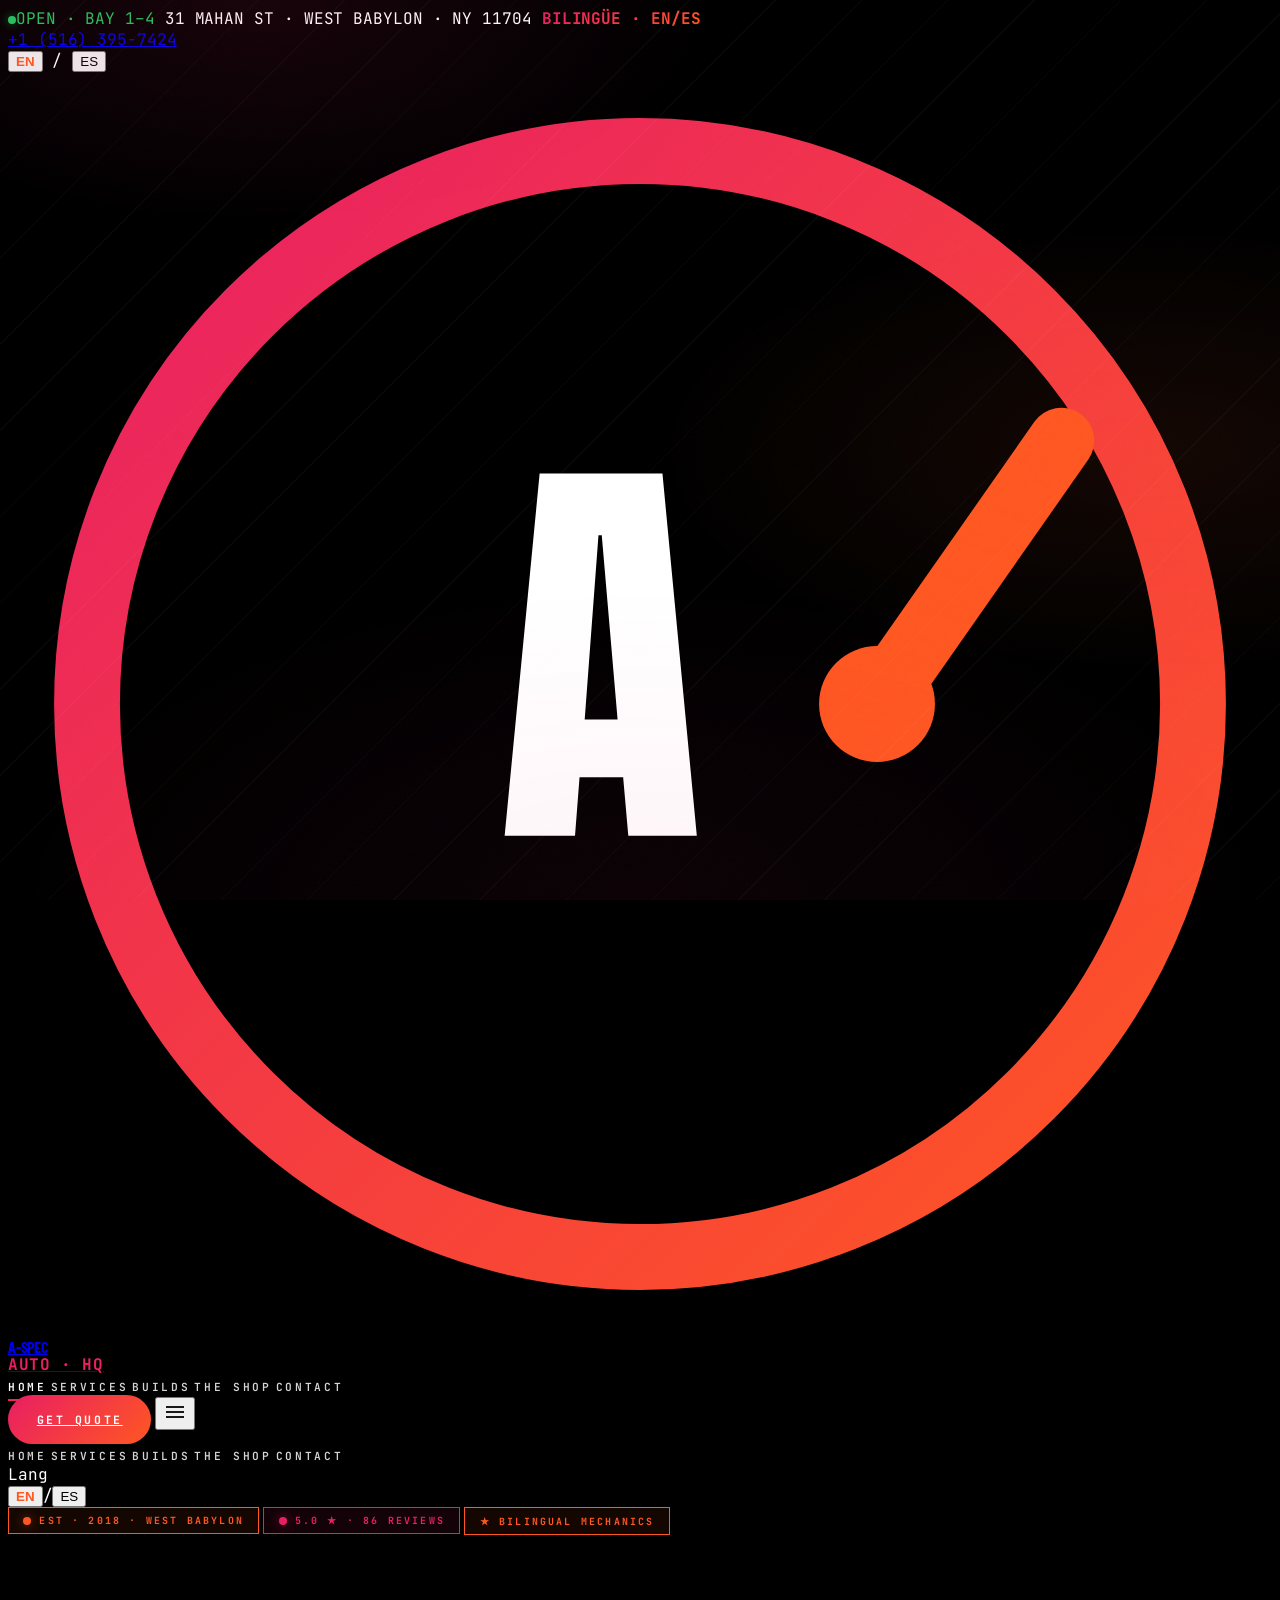
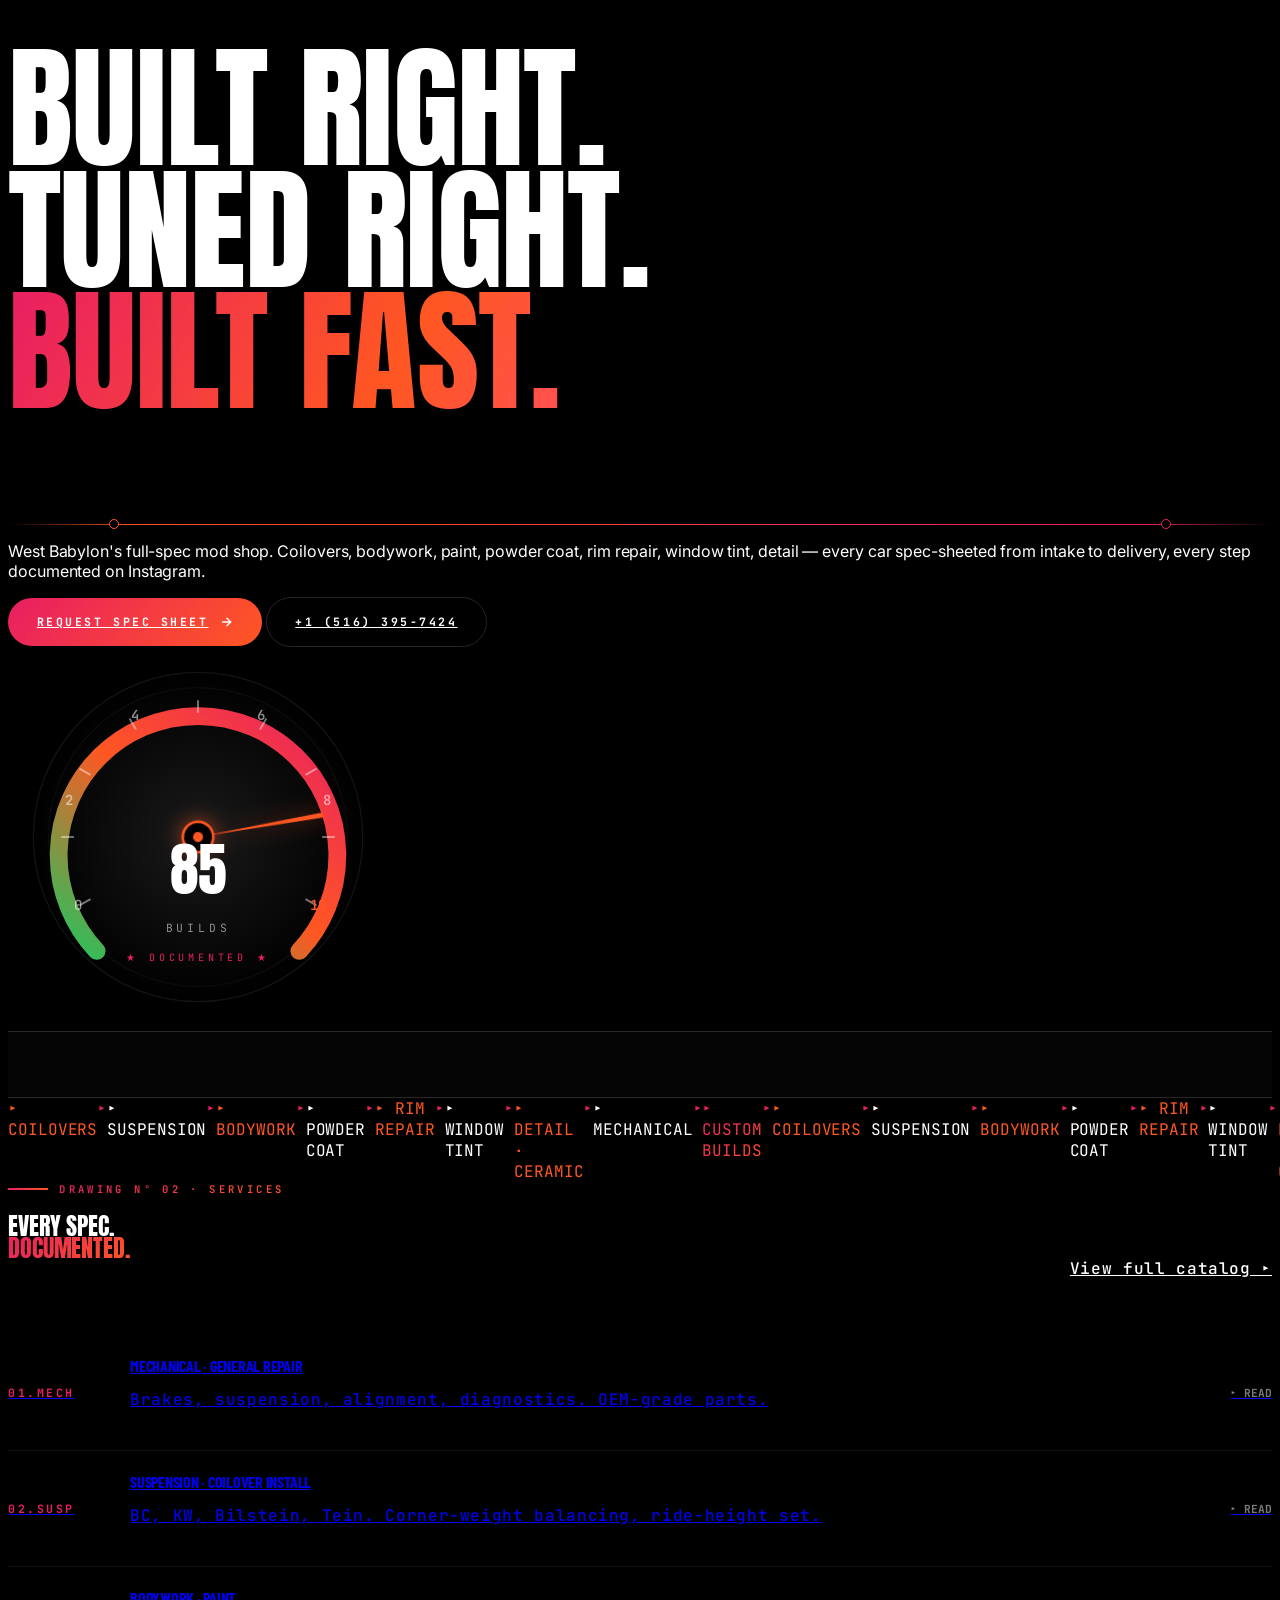
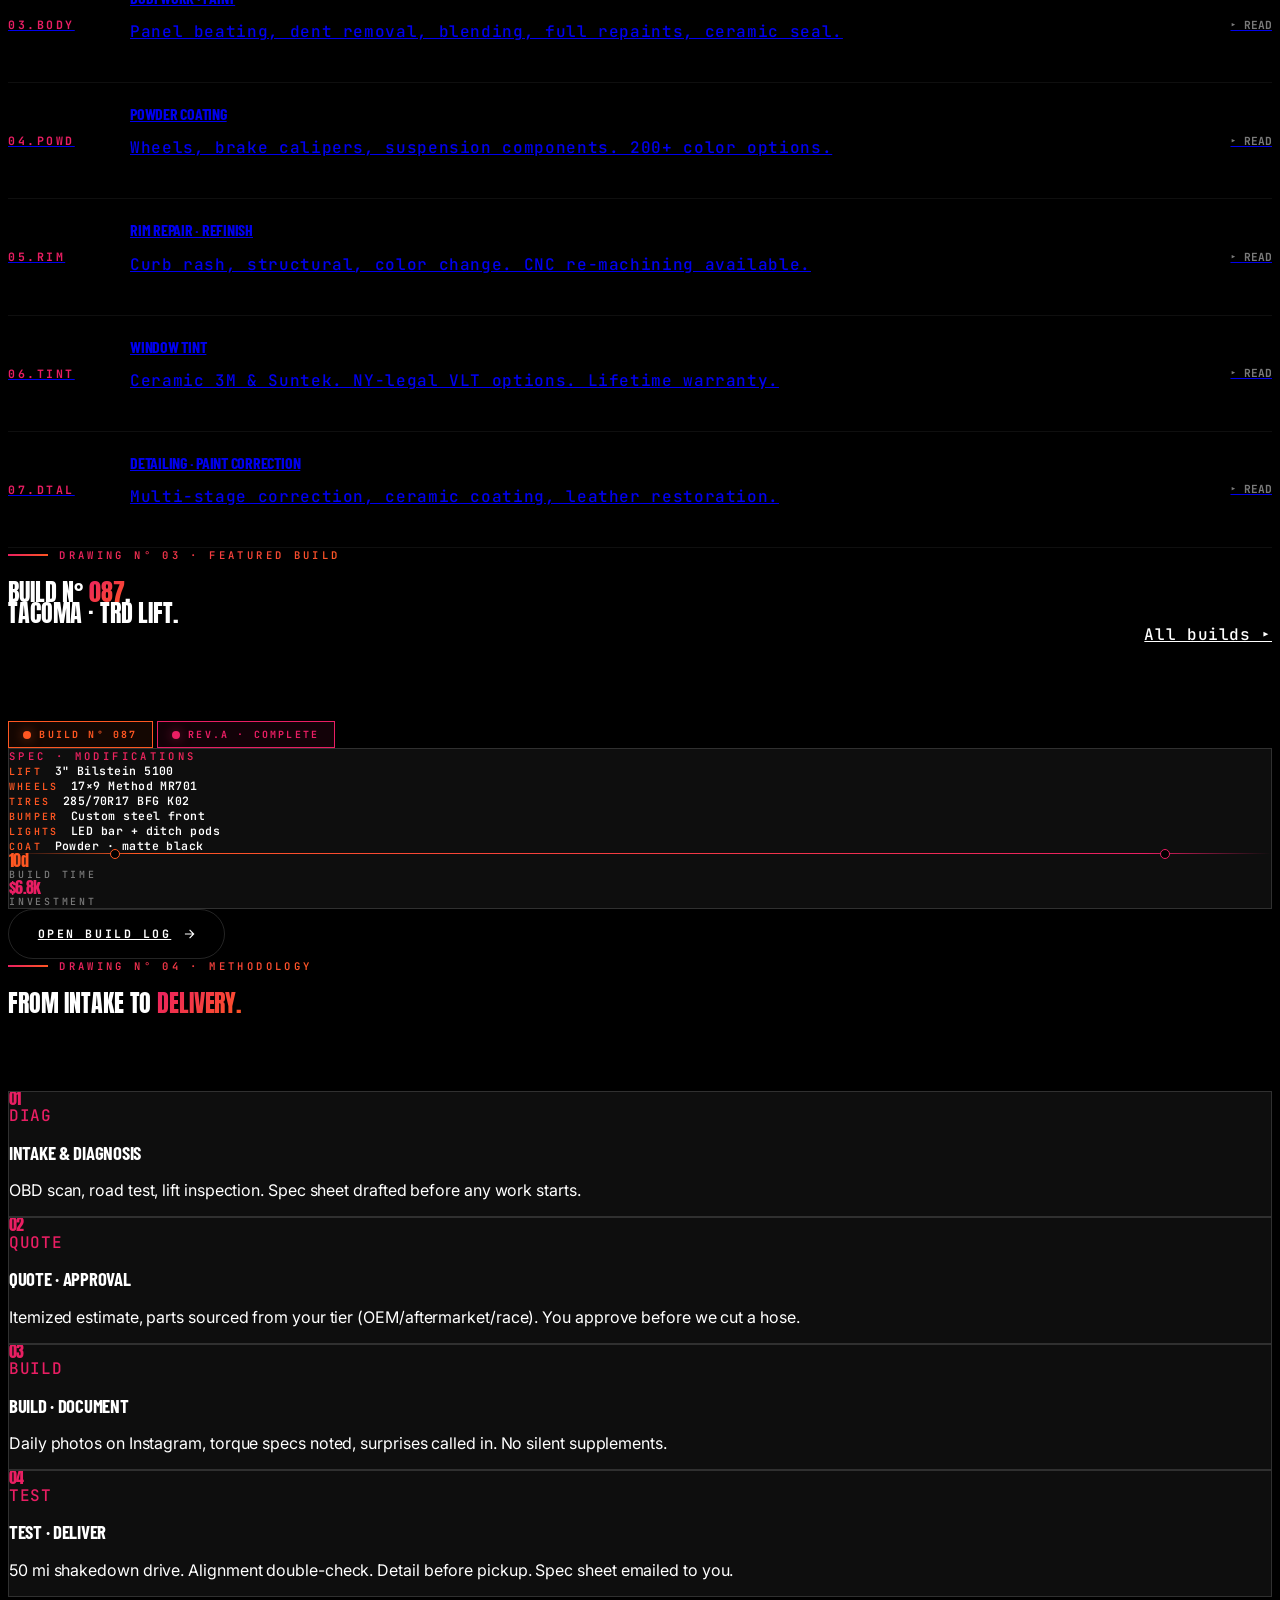
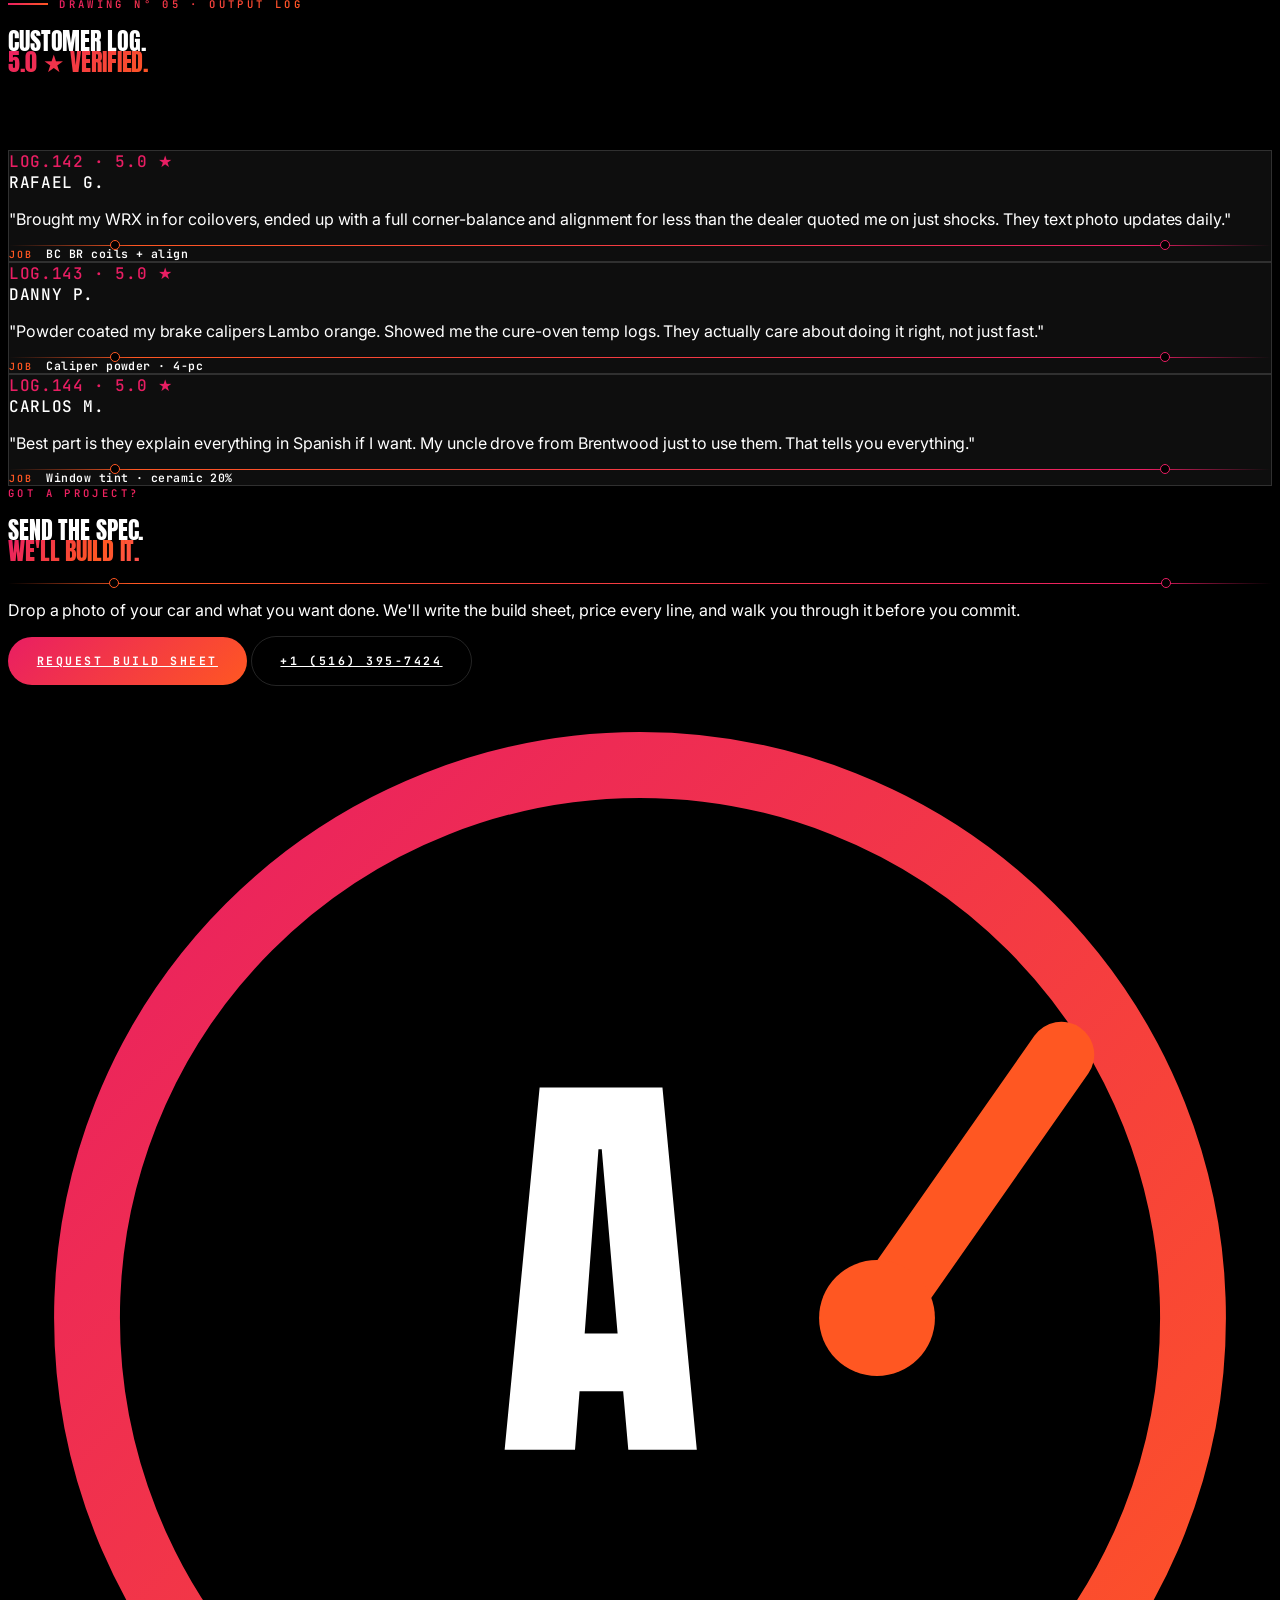
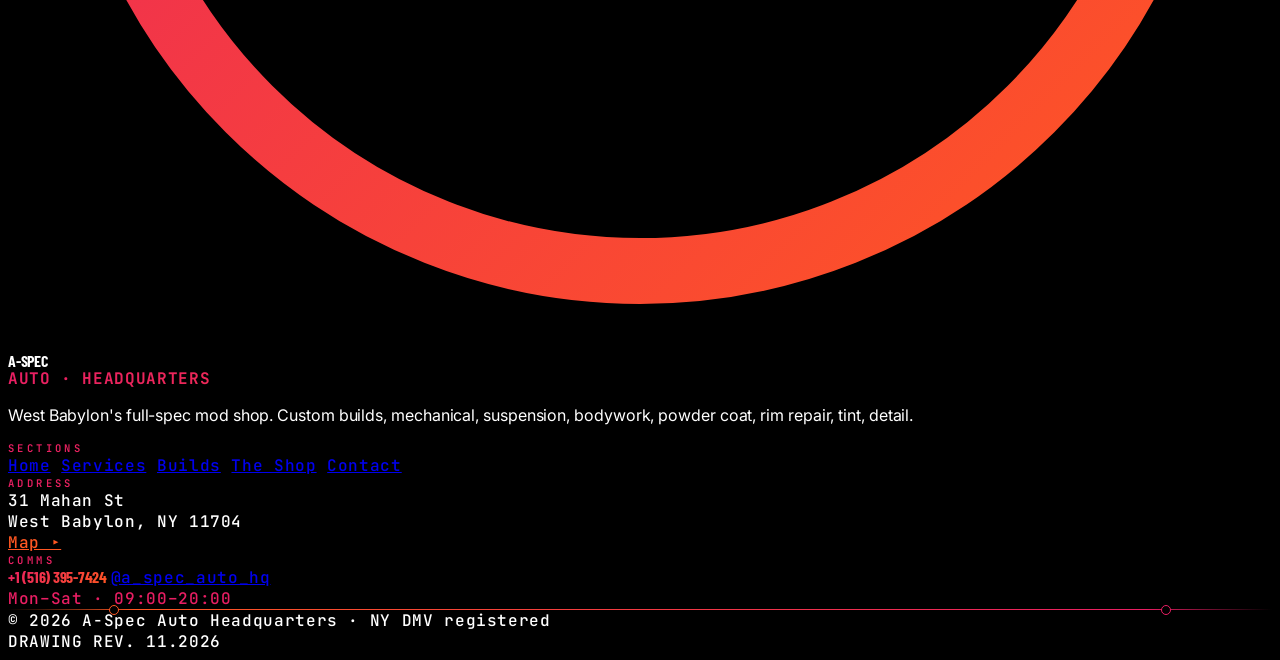
==== commit cc568540: "Redesign: automotive performance theme, logo palette (black/orange/magenta), speedometer SVG, animat" ====
--- a/index.html
+++ b/index.html
@@ -3,13 +3,12 @@
 <head>
 <meta charset="UTF-8" />
 <meta name="viewport" content="width=device-width, initial-scale=1.0" />
-<title>A-Spec Auto HQ · Custom Mods · Suspension · Bodywork · West Babylon, NY</title>
+<title>A-Spec Auto HQ · Performance Garage · West Babylon, NY</title>
 <meta name="description" content="A-Spec Auto Headquarters — custom auto work, mechanical, coilovers, bodywork, powder coating, rim repair, window tint, detail. 31 Mahan St, West Babylon NY. (516) 395-7424." />
-<meta name="keywords" content="auto repair West Babylon, custom car shop Long Island, coilover install NY, suspension shop, powder coat rims, window tint, JDM shop Long Island">
 <link rel="canonical" href="https://aspecautohq.com/">
 <meta property="og:type" content="website">
 <meta property="og:title" content="A-Spec Auto Headquarters · West Babylon, NY">
-<meta property="og:description" content="Built right. Tuned right. Documented. Custom mods, suspension, bodywork, powder coat, tint, detail.">
+<meta property="og:description" content="Built right. Tuned right. Documented.">
 <link rel="icon" type="image/svg+xml" href="assets/brand/favicon.svg" />
 
 <script type="application/ld+json">
@@ -24,51 +23,47 @@
 </head>
 <body>
 
-<!-- Loader: boot sequence -->
-<div class="loader">
-  <div class="loader-logo">
-    A-SPEC
-    <small>★ AUTO HEADQUARTERS · WEST BABYLON ★</small>
-  </div>
-  <div class="loader-bar"></div>
-  <div class="loader-readout" data-readout>&gt; booting...</div>
-</div>
-
 <div class="grain"></div>
 <div class="scroll-progress"></div>
 
-<!-- Top bar — terminal/status -->
-<div class="hidden md:block border-b border-[var(--line-blue)] relative z-10">
+<!-- Top status bar -->
+<div class="hidden md:block border-b border-[var(--line)] relative z-10">
   <div class="max-w-[1500px] mx-auto px-8 py-2 flex items-center justify-between mono text-[.64rem] tracking-[.22em] uppercase">
     <div class="flex items-center gap-7 text-[var(--paper-3)]">
-      <span class="flex items-center gap-2"><span class="dot-orange"></span><span style="color:var(--orange)" data-en="STATUS · OPEN · BAY 1–4" data-es="STATUS · ABIERTO · BAY 1–4">STATUS · OPEN · BAY 1–4</span></span>
+      <span class="flex items-center gap-2"><span class="dot-green"></span><span style="color:var(--green)" data-en="OPEN · BAY 1–4" data-es="ABIERTO · BAY 1–4">OPEN · BAY 1–4</span></span>
       <span class="hidden lg:inline" data-en="31 MAHAN ST · WEST BABYLON · NY 11704" data-es="31 MAHAN ST · WEST BABYLON · NY 11704">31 MAHAN ST · WEST BABYLON · NY 11704</span>
-      <span class="hidden lg:inline" style="color:var(--cyan)" data-en="BILINGÜE · EN/ES" data-es="BILINGÜE · EN/ES">BILINGÜE · EN/ES</span>
+      <span class="hidden lg:inline grad-text" style="font-weight:700;" data-en="BILINGÜE · EN/ES" data-es="BILINGÜE · EN/ES">BILINGÜE · EN/ES</span>
     </div>
     <div class="flex items-center gap-6 text-[var(--paper-3)]">
-      <a href="tel:+15163957424" class="hover:text-[var(--orange)]">+1 (516) 395-7424</a>
+      <a href="tel:+15163957424" class="hover:text-[var(--orange)] transition-colors">+1 (516) 395-7424</a>
       <div class="lang-toggle flex items-center gap-1">
-        <button data-lang="en" class="px-2 py-1 hover:text-[var(--orange)]">EN</button>
-        <span class="text-[var(--paper-3)]">/</span>
-        <button data-lang="es" class="px-2 py-1 hover:text-[var(--orange)]">ES</button>
+        <button data-lang="en" class="px-2 py-1 hover:text-[var(--orange)] transition-colors">EN</button>
+        <span>/</span>
+        <button data-lang="es" class="px-2 py-1 hover:text-[var(--orange)] transition-colors">ES</button>
       </div>
     </div>
   </div>
 </div>
 
 <!-- NAV -->
-<nav class="sticky top-0 z-40 backdrop-blur-md bg-[#0a1929]/85 border-b border-[var(--line-blue)]">
+<nav class="sticky top-0 z-40 backdrop-blur-xl bg-black/75 border-b border-[var(--line-2)]">
   <div class="max-w-[1500px] mx-auto px-6 md:px-10 py-4 flex items-center justify-between">
-    <a href="index.html" class="flex items-center gap-3">
-      <svg viewBox="0 0 40 40" class="w-10 h-10" fill="none" stroke="currentColor" stroke-width="1.5" style="color:var(--orange)">
-        <circle cx="20" cy="20" r="17"/>
-        <circle cx="20" cy="20" r="10"/>
-        <path d="M3 20h34M20 3v34"/>
-        <text x="20" y="24" text-anchor="middle" font-family="JetBrains Mono" font-size="9" font-weight="700" fill="currentColor">A</text>
+    <a href="index.html" class="flex items-center gap-3 group">
+      <!-- Logo mark — gradient ring with mini needle -->
+      <svg viewBox="0 0 48 48" class="w-11 h-11">
+        <defs>
+          <linearGradient id="navG" x1="0%" y1="0%" x2="100%" y2="100%">
+            <stop offset="0%" stop-color="#e91e63"/><stop offset="100%" stop-color="#ff5722"/>
+          </linearGradient>
+        </defs>
+        <circle cx="24" cy="24" r="21" fill="#000" stroke="url(#navG)" stroke-width="2.5"/>
+        <line x1="33" y1="24" x2="40" y2="14" stroke="#ff5722" stroke-width="2.5" stroke-linecap="round"/>
+        <circle cx="33" cy="24" r="2.2" fill="#ff5722"/>
+        <text x="22" y="29" text-anchor="middle" font-family="Anton, sans-serif" font-size="16" fill="#ffffff" letter-spacing="-1">A</text>
       </svg>
       <div>
-        <div class="display text-xl md:text-2xl tracking-tight">A-Spec</div>
-        <div class="tech text-[.55rem] tracking-[.32em] uppercase text-[var(--cyan)]">Auto · HQ</div>
+        <div class="display text-xl md:text-2xl">A-Spec</div>
+        <div class="tech text-[.55rem] tracking-[.32em] uppercase grad-text" style="font-weight:700">AUTO · HQ</div>
       </div>
     </a>
     <div class="hidden md:flex items-center gap-9">
@@ -79,17 +74,17 @@
       <a href="contact.html" class="nav-link" data-en="Contact" data-es="Contacto">Contact</a>
     </div>
     <div class="flex items-center gap-3">
-      <a href="#" data-open-quote class="hidden md:inline-flex btn btn-orange !py-3 !px-5 !text-[.66rem]" data-en="Request quote" data-es="Cotización">Request quote</a>
-      <button id="menuBtn" class="md:hidden p-2 text-[var(--paper)]"><svg width="24" height="24" viewBox="0 0 24 24" fill="none" stroke="currentColor" stroke-width="1.5"><line x1="3" y1="7" x2="21" y2="7"/><line x1="3" y1="12" x2="21" y2="12"/><line x1="3" y1="17" x2="21" y2="17"/></svg></button>
-    </div>
-  </div>
-  <div id="menuPanel" class="hidden md:hidden border-t border-[var(--line-blue)] px-6 py-5 flex flex-col gap-4">
+      <a href="#" data-open-quote data-magnet class="hidden md:inline-flex btn btn-grad !py-3 !px-5 !text-[.66rem]" data-en="Get Quote" data-es="Cotización">Get Quote</a>
+      <button id="menuBtn" class="md:hidden p-2 text-[var(--paper)]"><svg width="24" height="24" viewBox="0 0 24 24" fill="none" stroke="currentColor" stroke-width="1.8"><line x1="3" y1="7" x2="21" y2="7"/><line x1="3" y1="12" x2="21" y2="12"/><line x1="3" y1="17" x2="21" y2="17"/></svg></button>
+    </div>
+  </div>
+  <div id="menuPanel" class="hidden md:hidden border-t border-[var(--line-2)] px-6 py-5 flex flex-col gap-4">
     <a href="index.html" class="nav-link" data-en="Home" data-es="Inicio">Home</a>
     <a href="services.html" class="nav-link" data-en="Services" data-es="Servicios">Services</a>
     <a href="builds.html" class="nav-link" data-en="Builds" data-es="Builds">Builds</a>
     <a href="about.html" class="nav-link" data-en="The Shop" data-es="El Shop">The Shop</a>
     <a href="contact.html" class="nav-link" data-en="Contact" data-es="Contacto">Contact</a>
-    <div class="flex items-center gap-3 pt-3 border-t border-[var(--line-blue)]">
+    <div class="flex items-center gap-3 pt-3 border-t border-[var(--line-2)]">
       <span class="mono text-[.6rem] tracking-[.22em] uppercase text-[var(--paper-3)]">Lang</span>
       <div class="lang-toggle flex items-center gap-2 mono text-[.7rem] tracking-[.18em] uppercase">
         <button data-lang="en">EN</button><span class="text-[var(--paper-3)]">/</span><button data-lang="es">ES</button>
@@ -98,147 +93,171 @@
   </div>
 </nav>
 
-<!-- HERO — blueprint sheet layout -->
-<section class="relative pt-10 md:pt-14 pb-20 md:pb-28 overflow-hidden">
-
-  <!-- Decorative dimension lines around hero -->
-  <div class="hidden lg:block absolute top-20 left-10 w-px h-32 bg-[var(--cyan)] opacity-30"></div>
-  <div class="hidden lg:block absolute top-20 left-6 w-8 h-px bg-[var(--cyan)] opacity-30"></div>
+<!-- HERO — racing performance -->
+<section class="relative pt-10 md:pt-14 pb-0 overflow-hidden">
+  <!-- Speed lines background -->
+  <div class="speed-lines"><span></span><span></span><span></span></div>
 
   <div class="relative z-10 max-w-[1500px] mx-auto px-6 md:px-10">
 
-    <!-- Drawing sheet header -->
-    <div class="reveal flex flex-wrap items-baseline justify-between gap-4 mb-8 md:mb-12 pb-3 border-b border-[var(--line-2)]">
-      <div class="flex flex-wrap items-baseline gap-4 md:gap-6">
-        <span class="eyebrow" data-en="DRAWING N°" data-es="DOC N°">DRAWING N°</span>
-        <span class="tech text-[var(--paper)]">A-001 / REV. 11.2026</span>
-      </div>
-      <div class="tech text-[.66rem] tracking-[.22em] uppercase text-[var(--paper-3)]" data-en="SCALE 1:1 · SHEET 1/5" data-es="ESCALA 1:1 · HOJA 1/5">SCALE 1:1 · SHEET 1/5</div>
-    </div>
+    <!-- Tag row -->
+    <div class="reveal flex flex-wrap items-center gap-3 mb-7">
+      <span class="callout"><span class="dot-orange"></span> EST · 2018 · WEST BABYLON</span>
+      <span class="callout callout-mag"><span class="dot-mag"></span> 5.0 ★ · 86 REVIEWS</span>
+      <span class="callout">★ BILINGUAL MECHANICS</span>
+    </div>
+
+    <!-- Massive title -->
+    <h1 class="heavy hero-title">
+      <span class="split-line"><span data-en="Built right." data-es="Bien construido.">Built right.</span></span>
+      <span class="split-line"><span data-en="Tuned right." data-es="Bien afinado.">Tuned right.</span></span>
+      <span class="split-line"><span class="grad-anim" data-en="Built fast." data-es="Hecho rápido.">Built fast.</span></span>
+    </h1>
+
+    <div class="schem-line my-10 max-w-2xl"></div>
 
     <!-- Hero spread -->
     <div class="grid md:grid-cols-12 gap-8 md:gap-12 items-start">
 
-      <!-- LEFT: Massive title -->
-      <div class="md:col-span-8 reveal-stagger">
-        <div class="flex flex-wrap items-center gap-3 mb-7">
-          <span class="stamp stamp-green"><span class="dot-orange" style="background:var(--green)"></span> OPEN MON–SAT · 09:00–20:00</span>
-          <span class="stamp" data-en="BILINGÜE EN/ES" data-es="BILINGÜE EN/ES">BILINGÜE EN/ES</span>
-        </div>
-
-        <h1 class="heavy hero-title">
-          <span class="block">Built right.</span>
-          <span class="block">Tuned right.</span>
-          <span class="block flex items-baseline gap-3 md:gap-5">
-            <span style="color:var(--orange)" data-en="Documented." data-es="Documentado.">Documented.</span>
-          </span>
-        </h1>
-
-        <div class="schem-line my-8 md:my-10 max-w-2xl"></div>
-
+      <!-- LEFT: copy + ctas -->
+      <div class="md:col-span-7 reveal-stagger">
         <p class="max-w-xl text-[var(--paper-2)] text-base md:text-lg leading-relaxed mb-8 font-light"
-           data-en="A-Spec Auto Headquarters is West Babylon's full-spec mod shop. Coilover installs, bodywork, suspension, powder coat, rim repair, tint, detail — every car spec-sheeted from intake to delivery."
-           data-es="A-Spec Auto Headquarters es el shop de modificación de West Babylon. Coilovers, carrocería, suspensión, powder coat, reparación de rines, polarizado, detallado — cada auto con ficha técnica de entrada a entrega.">
-          A-Spec Auto Headquarters is West Babylon's full-spec mod shop. Coilover installs, bodywork, suspension, powder coat, rim repair, tint, detail — every car spec-sheeted from intake to delivery.
+           data-en="West Babylon's full-spec mod shop. Coilovers, bodywork, paint, powder coat, rim repair, window tint, detail — every car spec-sheeted from intake to delivery, every step documented on Instagram."
+           data-es="El shop full-spec de modificación en West Babylon. Coilovers, carrocería, pintura, powder coat, rines, polarizado, detallado — cada auto con ficha técnica de entrada a entrega, cada paso documentado en Instagram.">
+          West Babylon's full-spec mod shop. Coilovers, bodywork, paint, powder coat, rim repair, window tint, detail — every car spec-sheeted from intake to delivery, every step documented on Instagram.
         </p>
 
         <div class="flex flex-col sm:flex-row gap-3">
-          <a href="#" data-open-quote class="btn btn-orange">
+          <a href="#" data-open-quote data-magnet class="btn btn-grad">
             <span data-en="Request spec sheet" data-es="Pedir ficha técnica">Request spec sheet</span>
-            <svg width="14" height="14" viewBox="0 0 24 24" fill="none" stroke="currentColor" stroke-width="2"><path d="M5 12h14M13 5l7 7-7 7"/></svg>
+            <svg width="14" height="14" viewBox="0 0 24 24" fill="none" stroke="currentColor" stroke-width="2.5"><path d="M5 12h14M13 5l7 7-7 7"/></svg>
           </a>
-          <a href="tel:+15163957424" class="btn btn-cyan">
-            +1 (516) 395-7424
-          </a>
-        </div>
-      </div>
-
-      <!-- RIGHT: Spec readout block -->
-      <div class="md:col-span-4 reveal relative">
-        <div class="card card-cad p-6">
-          <div class="flex items-center justify-between mb-5 pb-3 border-b border-[var(--line-blue)]">
-            <div class="eyebrow">SPEC SHEET</div>
-            <div class="tech text-[.62rem] text-[var(--paper-3)]">A-001</div>
-          </div>
-          <div class="space-y-3">
-            <div class="spec"><span class="k">Loc</span><span class="v ml-auto">31 Mahan St · WB · NY</span></div>
-            <div class="spec"><span class="k">Est</span><span class="v ml-auto">2018</span></div>
-            <div class="spec"><span class="k">Bays</span><span class="v ml-auto">4 · 2 lifts</span></div>
-            <div class="spec"><span class="k">Rating</span><span class="v ml-auto" style="color:var(--green)">5.0 ★ · 86 reviews</span></div>
-            <div class="spec"><span class="k">Hours</span><span class="v ml-auto">Mon–Sat · 09–20</span></div>
-            <div class="spec"><span class="k">Lang</span><span class="v ml-auto">EN · ES</span></div>
-          </div>
-
-          <div class="schem-line my-6"></div>
-
-          <div class="grid grid-cols-3 gap-3 text-center">
-            <div>
-              <div class="dyno text-3xl"><span data-count="86">0</span>+</div>
-              <div class="label mt-1" data-en="builds" data-es="builds">builds</div>
-            </div>
-            <div>
-              <div class="dyno dyno-cyan text-3xl"><span data-count="14">0</span></div>
-              <div class="label mt-1" data-en="services" data-es="servicios">services</div>
-            </div>
-            <div>
-              <div class="dyno dyno-paper text-3xl">7<span style="color:var(--cyan)">y</span></div>
-              <div class="label mt-1" data-en="on Mahan" data-es="en Mahan">on Mahan</div>
-            </div>
-          </div>
-        </div>
-
-        <!-- Crosshair decals -->
-        <div class="hidden md:block crosshair" style="bottom:-30px;right:-30px;color:var(--cyan);opacity:.4"></div>
-      </div>
-    </div>
-
-    <!-- Bottom callouts -->
-    <div class="mt-12 md:mt-16 grid md:grid-cols-4 gap-4 reveal-stagger">
-      <div class="callout">★ 5 STAR RATED</div>
-      <div class="callout">★ ALL MAKES & MODELS</div>
-      <div class="callout">★ BILINGUAL MECHANICS</div>
-      <div class="callout">★ FAIR PRICING POLICY</div>
-    </div>
-  </div>
-</section>
-
-<!-- Marquee strip -->
-<section class="py-4 overflow-hidden bg-[var(--bg-deep)] border-y border-[var(--line-blue)] relative z-10">
+          <a href="tel:+15163957424" class="btn btn-line">+1 (516) 395-7424</a>
+        </div>
+      </div>
+
+      <!-- RIGHT: Speedometer SVG animated -->
+      <div class="md:col-span-5 reveal flex items-center justify-center">
+        <div data-speedo="80" class="relative" style="width:min(380px,90%);">
+          <svg viewBox="0 0 300 300" class="w-full h-auto">
+            <defs>
+              <linearGradient id="arcG" x1="0%" y1="100%" x2="100%" y2="0%">
+                <stop offset="0%" stop-color="#22c55e"/>
+                <stop offset="50%" stop-color="#ff5722"/>
+                <stop offset="100%" stop-color="#e91e63"/>
+              </linearGradient>
+              <radialGradient id="bgRg" cx="50%" cy="50%" r="50%">
+                <stop offset="0%" stop-color="#1a1a1a"/>
+                <stop offset="100%" stop-color="#000"/>
+              </radialGradient>
+              <filter id="glow"><feGaussianBlur stdDeviation="2.5"/></filter>
+            </defs>
+
+            <!-- background circle -->
+            <circle cx="150" cy="150" r="130" fill="url(#bgRg)" stroke="rgba(255,255,255,.08)" stroke-width="1"/>
+            <circle cx="150" cy="150" r="118" fill="none" stroke="rgba(255,255,255,.04)" stroke-width="1"/>
+
+            <!-- Arc — 240deg sweep, from -210deg to +30deg -->
+            <path d="M 70 240 A 110 110 0 1 1 230 240" stroke="rgba(255,255,255,.06)" stroke-width="14" fill="none" stroke-linecap="round"/>
+            <path d="M 70 240 A 110 110 0 1 1 230 240" stroke="url(#arcG)" stroke-width="14" fill="none" stroke-linecap="round" stroke-dasharray="0 1000"  style="animation:arc-draw 1.6s cubic-bezier(.16,1,.3,1) forwards .2s;"/>
+
+            <!-- Tick marks -->
+            <g stroke="rgba(255,255,255,.45)" stroke-width="1.5">
+              <line x1="150" y1="42" x2="150" y2="52" transform="rotate(-120 150 150)"/>
+              <line x1="150" y1="42" x2="150" y2="52" transform="rotate(-90 150 150)"/>
+              <line x1="150" y1="42" x2="150" y2="52" transform="rotate(-60 150 150)"/>
+              <line x1="150" y1="42" x2="150" y2="52" transform="rotate(-30 150 150)"/>
+              <line x1="150" y1="42" x2="150" y2="52" transform="rotate(0 150 150)"/>
+              <line x1="150" y1="42" x2="150" y2="52" transform="rotate(30 150 150)"/>
+              <line x1="150" y1="42" x2="150" y2="52" transform="rotate(60 150 150)"/>
+              <line x1="150" y1="42" x2="150" y2="52" transform="rotate(90 150 150)"/>
+              <line x1="150" y1="42" x2="150" y2="52" transform="rotate(120 150 150)"/>
+            </g>
+
+            <!-- Tick labels -->
+            <g font-family="JetBrains Mono" font-size="11" fill="rgba(255,255,255,.55)" font-weight="600" text-anchor="middle">
+              <text x="55" y="208">0</text>
+              <text x="48" y="125">2</text>
+              <text x="100" y="58">4</text>
+              <text x="200" y="58">6</text>
+              <text x="252" y="125">8</text>
+              <text x="245" y="208" fill="#ff5722">10</text>
+            </g>
+
+            <!-- Needle -->
+            <g class="speedo-needle" style="transform:rotate(-120deg);transform-origin:50% 50%;filter:drop-shadow(0 0 8px rgba(255,87,34,.6))">
+              <path d="M 150 150 L 148 50 L 152 50 Z" fill="#ff5722"/>
+              <circle cx="150" cy="150" r="12" fill="#000" stroke="#ff5722" stroke-width="2"/>
+              <circle cx="150" cy="150" r="4" fill="#ff5722"/>
+            </g>
+
+            <!-- Center readout -->
+            <text x="150" y="195" text-anchor="middle" font-family="Anton, sans-serif" font-size="46" fill="#fff" letter-spacing="-1"><tspan data-count="86">0</tspan></text>
+            <text x="150" y="225" text-anchor="middle" font-family="JetBrains Mono" font-size="9" fill="rgba(255,255,255,.55)" letter-spacing="3">BUILDS</text>
+            <text x="150" y="248" text-anchor="middle" font-family="JetBrains Mono" font-size="8" fill="#e91e63" letter-spacing="3">★ DOCUMENTED ★</text>
+          </svg>
+          <style>@keyframes arc-draw{from{stroke-dasharray:0 1000}to{stroke-dasharray:520 1000}}</style>
+        </div>
+      </div>
+    </div>
+  </div>
+
+  <!-- Data dash strip (sticky-ish data) -->
+  <div class="data-dash reveal-stagger mt-16 md:mt-24 max-w-[1500px] mx-auto">
+    <div>
+      <div class="label" data-en="Total builds" data-es="Total builds">Total builds</div>
+      <div class="dyno text-4xl md:text-5xl mt-1"><span data-count="86">0</span><span class="grad-text">+</span></div>
+    </div>
+    <div>
+      <div class="label" data-en="Services" data-es="Servicios">Services</div>
+      <div class="dyno text-4xl md:text-5xl mt-1"><span data-count="14">0</span></div>
+    </div>
+    <div>
+      <div class="label" data-en="Years on Mahan" data-es="Años en Mahan">Years on Mahan</div>
+      <div class="dyno text-4xl md:text-5xl mt-1"><span data-count="7">0</span><span class="grad-text">y</span></div>
+    </div>
+    <div>
+      <div class="label" data-en="Rating" data-es="Rating">Rating</div>
+      <div class="dyno text-4xl md:text-5xl mt-1"><span data-count="5" data-decimals="1">0</span><span class="text-orange">★</span></div>
+    </div>
+  </div>
+</section>
+
+<!-- Marquee -->
+<section class="py-5 overflow-hidden border-y border-[var(--line-2)] bg-[var(--bg-1)] relative z-10">
   <div class="marquee gap-10 mono text-[.74rem] tracking-[.28em] uppercase whitespace-nowrap font-bold">
-    <span style="color:var(--orange)">◇ COILOVERS</span><span style="color:var(--cyan)">◇</span>
-    <span style="color:var(--paper)">◇ SUSPENSION</span><span style="color:var(--cyan)">◇</span>
-    <span style="color:var(--orange)">◇ BODYWORK</span><span style="color:var(--cyan)">◇</span>
-    <span style="color:var(--paper)">◇ POWDER COAT</span><span style="color:var(--cyan)">◇</span>
-    <span style="color:var(--orange)">◇ RIM REPAIR</span><span style="color:var(--cyan)">◇</span>
-    <span style="color:var(--paper)">◇ WINDOW TINT</span><span style="color:var(--cyan)">◇</span>
-    <span style="color:var(--orange)">◇ DETAILING</span><span style="color:var(--cyan)">◇</span>
-    <span style="color:var(--paper)">◇ MECHANICAL</span><span style="color:var(--cyan)">◇</span>
-    <span style="color:var(--orange)">◇ CUSTOM BUILDS</span><span style="color:var(--cyan)">◇</span>
-    <!-- repeat -->
-    <span style="color:var(--orange)">◇ COILOVERS</span><span style="color:var(--cyan)">◇</span>
-    <span style="color:var(--paper)">◇ SUSPENSION</span><span style="color:var(--cyan)">◇</span>
-    <span style="color:var(--orange)">◇ BODYWORK</span><span style="color:var(--cyan)">◇</span>
-    <span style="color:var(--paper)">◇ POWDER COAT</span><span style="color:var(--cyan)">◇</span>
-    <span style="color:var(--orange)">◇ RIM REPAIR</span><span style="color:var(--cyan)">◇</span>
-    <span style="color:var(--paper)">◇ WINDOW TINT</span><span style="color:var(--cyan)">◇</span>
-    <span style="color:var(--orange)">◇ DETAILING</span><span style="color:var(--cyan)">◇</span>
-    <span style="color:var(--paper)">◇ MECHANICAL</span><span style="color:var(--cyan)">◇</span>
-    <span style="color:var(--orange)">◇ CUSTOM BUILDS</span><span style="color:var(--cyan)">◇</span>
-  </div>
-</section>
-
-<!-- SERVICES — schematic catalog -->
+    <span class="text-orange">▸ COILOVERS</span><span class="text-magenta">▸</span>
+    <span class="text-[var(--paper)]">▸ SUSPENSION</span><span class="text-magenta">▸</span>
+    <span class="text-orange">▸ BODYWORK</span><span class="text-magenta">▸</span>
+    <span class="text-[var(--paper)]">▸ POWDER COAT</span><span class="text-magenta">▸</span>
+    <span class="text-orange">▸ RIM REPAIR</span><span class="text-magenta">▸</span>
+    <span class="text-[var(--paper)]">▸ WINDOW TINT</span><span class="text-magenta">▸</span>
+    <span class="text-orange">▸ DETAIL · CERAMIC</span><span class="text-magenta">▸</span>
+    <span class="text-[var(--paper)]">▸ MECHANICAL</span><span class="text-magenta">▸</span>
+    <span class="grad-text">▸ CUSTOM BUILDS</span><span class="text-magenta">▸</span>
+    <span class="text-orange">▸ COILOVERS</span><span class="text-magenta">▸</span>
+    <span class="text-[var(--paper)]">▸ SUSPENSION</span><span class="text-magenta">▸</span>
+    <span class="text-orange">▸ BODYWORK</span><span class="text-magenta">▸</span>
+    <span class="text-[var(--paper)]">▸ POWDER COAT</span><span class="text-magenta">▸</span>
+    <span class="text-orange">▸ RIM REPAIR</span><span class="text-magenta">▸</span>
+    <span class="text-[var(--paper)]">▸ WINDOW TINT</span><span class="text-magenta">▸</span>
+    <span class="text-orange">▸ DETAIL · CERAMIC</span><span class="text-magenta">▸</span>
+    <span class="text-[var(--paper)]">▸ MECHANICAL</span><span class="text-magenta">▸</span>
+    <span class="grad-text">▸ CUSTOM BUILDS</span><span class="text-magenta">▸</span>
+  </div>
+</section>
+
+<!-- SERVICES editorial -->
 <section class="py-20 md:py-28 relative z-10">
   <div class="max-w-[1500px] mx-auto px-6 md:px-10">
-
     <div class="section-head reveal">
       <div>
-        <div class="axis"><span class="bar"></span><span class="eyebrow">DRAWING N° A-002 · SERVICES</span></div>
-        <h2 class="heavy text-5xl md:text-7xl mt-4 leading-[.9]" data-en-html="Every spec.<br><span style='color:var(--orange)'>Documented.</span>" data-es-html="Cada spec.<br><span style='color:var(--orange)'>Documentado.</span>">
-          Every spec.<br><span style="color:var(--orange)">Documented.</span>
+        <div class="axis"><span class="bar"></span><span class="eyebrow grad">DRAWING N° 02 · SERVICES</span></div>
+        <h2 class="heavy text-5xl md:text-7xl mt-4 leading-[.9]" data-en-html="Every spec.<br><span class='grad-text'>Documented.</span>" data-es-html="Cada spec.<br><span class='grad-text'>Documentado.</span>">
+          Every spec.<br><span class="grad-text">Documented.</span>
         </h2>
       </div>
-      <a href="services.html" class="hidden md:inline-flex tech text-[.7rem] uppercase tracking-[.22em] hover:text-[var(--orange)] transition-colors" style="color:var(--cyan)">View full catalog ▸</a>
+      <a href="services.html" class="hidden md:inline-flex tech text-[.7rem] uppercase tracking-[.22em] u-anim" style="color:var(--paper)">View full catalog ▸</a>
     </div>
 
     <div class="reveal-stagger">
@@ -302,29 +321,30 @@
   </div>
 </section>
 
-<!-- FEATURE BUILD — case study -->
-<section class="py-20 md:py-28 bg-[var(--bg-deep)] relative z-10 border-y border-[var(--line-blue)]">
+<!-- FEATURED BUILD — case study with photo -->
+<section class="py-20 md:py-28 bg-[var(--bg-1)] relative z-10 border-y border-[var(--line-2)]">
   <div class="max-w-[1500px] mx-auto px-6 md:px-10">
     <div class="section-head reveal">
       <div>
-        <div class="axis"><span class="bar"></span><span class="eyebrow">DRAWING N° A-003 · FEATURED BUILD</span></div>
-        <h2 class="heavy text-5xl md:text-7xl mt-4 leading-[.9]" data-en-html="Build N° 087.<br><span style='color:var(--orange)'>Toyota Tacoma · TRD Lift.</span>" data-es-html="Build N° 087.<br><span style='color:var(--orange)'>Toyota Tacoma · TRD Lift.</span>">
-          Build N° 087.<br><span style="color:var(--orange)">Toyota Tacoma · TRD Lift.</span>
+        <div class="axis"><span class="bar"></span><span class="eyebrow grad">DRAWING N° 03 · FEATURED BUILD</span></div>
+        <h2 class="heavy text-5xl md:text-7xl mt-4 leading-[.9]" data-en-html="Build N° <span class='grad-text'>087</span>.<br>Tacoma · TRD Lift." data-es-html="Build N° <span class='grad-text'>087</span>.<br>Tacoma · TRD Lift.">
+          Build N° <span class="grad-text">087</span>.<br>Tacoma · TRD Lift.
         </h2>
       </div>
-      <a href="builds.html" class="hidden md:inline-flex tech text-[.7rem] uppercase tracking-[.22em] hover:text-[var(--orange)] transition-colors" style="color:var(--cyan)">All builds ▸</a>
+      <a href="builds.html" class="hidden md:inline-flex tech text-[.7rem] uppercase tracking-[.22em] u-anim" style="color:var(--paper)">All builds ▸</a>
     </div>
 
     <div class="grid md:grid-cols-12 gap-8 md:gap-12 reveal">
-      <div class="md:col-span-7 relative">
-        <img src="https://images.unsplash.com/photo-1547038577-da80abbc4f19?auto=format&fit=crop&w=1600&q=85" alt="Lifted Toyota Tacoma TRD" class="w-full aspect-[4/3] object-cover border border-[var(--line-2)]" style="filter:contrast(1.05) saturate(.9);"/>
-        <!-- Dimensional callouts overlapping -->
-        <div class="absolute -top-3 -right-3 callout">BUILD N° 087</div>
-        <div class="absolute -bottom-3 left-4 callout" style="border-color:var(--cyan);color:var(--cyan);background:rgba(0,212,255,.08)">REV.A · COMPLETE</div>
+      <div class="md:col-span-7 relative overflow-hidden">
+        <div class="clip-reveal">
+          <img src="https://images.unsplash.com/photo-1547038577-da80abbc4f19?auto=format&fit=crop&w=1600&q=85" alt="Lifted Toyota Tacoma TRD" class="w-full aspect-[4/3] object-cover" style="filter:contrast(1.1) saturate(.95);"/>
+        </div>
+        <div class="absolute -top-3 -right-3 callout"><span class="dot-orange"></span> BUILD N° 087</div>
+        <div class="absolute -bottom-3 left-4 callout callout-mag"><span class="dot-mag"></span> REV.A · COMPLETE</div>
       </div>
       <div class="md:col-span-5 space-y-5">
-        <div class="card card-cad p-6">
-          <div class="eyebrow mb-4">SPEC · MODIFICATIONS</div>
+        <div class="card p-6">
+          <div class="eyebrow grad mb-4">SPEC · MODIFICATIONS</div>
           <div class="space-y-3">
             <div class="spec"><span class="k">Lift</span><span class="v ml-auto">3" Bilstein 5100</span></div>
             <div class="spec"><span class="k">Wheels</span><span class="v ml-auto">17×9 Method MR701</span></div>
@@ -336,17 +356,17 @@
           <div class="schem-line my-5"></div>
           <div class="grid grid-cols-2 gap-3">
             <div>
-              <div class="dyno text-4xl">11d</div>
+              <div class="dyno dyno-orange text-4xl"><span data-count="11">0</span>d</div>
               <div class="label mt-1" data-en="Build time" data-es="Tiempo">Build time</div>
             </div>
             <div>
-              <div class="dyno dyno-cyan text-4xl">$7.4k</div>
+              <div class="dyno dyno-mag text-4xl">$<span data-count="7.4" data-decimals="1">0</span>k</div>
               <div class="label mt-1" data-en="Investment" data-es="Inversión">Investment</div>
             </div>
           </div>
         </div>
 
-        <a href="builds.html" class="btn btn-line w-full">
+        <a href="builds.html" data-magnet class="btn btn-line w-full">
           <span data-en="Open build log" data-es="Ver bitácora">Open build log</span>
           <svg width="14" height="14" viewBox="0 0 24 24" fill="none" stroke="currentColor" stroke-width="2"><path d="M5 12h14M13 5l7 7-7 7"/></svg>
         </a>
@@ -355,71 +375,71 @@
   </div>
 </section>
 
-<!-- PROCESS — 4 step blueprint -->
+<!-- PROCESS — 4 step -->
 <section class="py-20 md:py-28 relative z-10">
   <div class="max-w-[1500px] mx-auto px-6 md:px-10">
     <div class="section-head reveal">
       <div>
-        <div class="axis"><span class="bar"></span><span class="eyebrow">DRAWING N° A-004 · METHODOLOGY</span></div>
-        <h2 class="heavy text-5xl md:text-7xl mt-4 leading-[.9]" data-en-html="From intake to <span style='color:var(--orange)'>delivery.</span>" data-es-html="De entrada a <span style='color:var(--orange)'>entrega.</span>">
-          From intake to <span style="color:var(--orange)">delivery.</span>
+        <div class="axis"><span class="bar"></span><span class="eyebrow grad">DRAWING N° 04 · METHODOLOGY</span></div>
+        <h2 class="heavy text-5xl md:text-7xl mt-4 leading-[.9]" data-en-html="From intake to <span class='grad-text'>delivery.</span>" data-es-html="De entrada a <span class='grad-text'>entrega.</span>">
+          From intake to <span class="grad-text">delivery.</span>
         </h2>
       </div>
     </div>
 
     <div class="grid md:grid-cols-2 lg:grid-cols-4 gap-5 reveal-stagger">
-      <div class="card card-cad p-6">
+      <div class="card p-6">
         <div class="flex items-baseline justify-between mb-5">
-          <div class="dyno text-5xl">01</div>
-          <div class="tech text-[.62rem] tracking-[.22em] uppercase text-[var(--cyan)]">DIAG</div>
+          <div class="dyno dyno-grad text-6xl">01</div>
+          <div class="tech text-[.62rem] tracking-[.22em] uppercase text-magenta">DIAG</div>
         </div>
         <h3 class="display text-xl mb-3" data-en="Intake & Diagnosis" data-es="Entrada y Diagnóstico">Intake & Diagnosis</h3>
-        <p class="text-sm text-[var(--paper-3)] leading-relaxed" data-en="OBD scan, road test, lift inspection. Spec sheet drafted before any work starts." data-es="Escaneo OBD, prueba en ruta, inspección en elevador. Ficha técnica antes de empezar.">OBD scan, road test, lift inspection. Spec sheet drafted before any work starts.</p>
-      </div>
-      <div class="card card-cad p-6">
+        <p class="text-sm text-[var(--paper-2)] leading-relaxed" data-en="OBD scan, road test, lift inspection. Spec sheet drafted before any work starts." data-es="Escaneo OBD, prueba en ruta, inspección en elevador. Ficha técnica antes de empezar.">OBD scan, road test, lift inspection. Spec sheet drafted before any work starts.</p>
+      </div>
+      <div class="card p-6">
         <div class="flex items-baseline justify-between mb-5">
-          <div class="dyno text-5xl">02</div>
-          <div class="tech text-[.62rem] tracking-[.22em] uppercase text-[var(--cyan)]">QUOTE</div>
+          <div class="dyno dyno-grad text-6xl">02</div>
+          <div class="tech text-[.62rem] tracking-[.22em] uppercase text-magenta">QUOTE</div>
         </div>
         <h3 class="display text-xl mb-3" data-en="Quote · Approval" data-es="Cotización · Aprobación">Quote · Approval</h3>
-        <p class="text-sm text-[var(--paper-3)] leading-relaxed" data-en="Itemized estimate, parts sourced from your tier (OEM/aftermarket/race). You approve before we cut a hose." data-es="Cotización por línea, partes según nivel (OEM/aftermarket/race). Tú apruebas antes de cortar una manguera.">Itemized estimate, parts sourced from your tier (OEM/aftermarket/race). You approve before we cut a hose.</p>
-      </div>
-      <div class="card card-cad p-6">
+        <p class="text-sm text-[var(--paper-2)] leading-relaxed" data-en="Itemized estimate, parts sourced from your tier (OEM/aftermarket/race). You approve before we cut a hose." data-es="Cotización por línea, partes según nivel (OEM/aftermarket/race). Tú apruebas antes de cortar una manguera.">Itemized estimate, parts sourced from your tier (OEM/aftermarket/race). You approve before we cut a hose.</p>
+      </div>
+      <div class="card p-6">
         <div class="flex items-baseline justify-between mb-5">
-          <div class="dyno text-5xl">03</div>
-          <div class="tech text-[.62rem] tracking-[.22em] uppercase text-[var(--cyan)]">BUILD</div>
+          <div class="dyno dyno-grad text-6xl">03</div>
+          <div class="tech text-[.62rem] tracking-[.22em] uppercase text-magenta">BUILD</div>
         </div>
         <h3 class="display text-xl mb-3" data-en="Build · Document" data-es="Build · Documentación">Build · Document</h3>
-        <p class="text-sm text-[var(--paper-3)] leading-relaxed" data-en="Daily photos on Instagram, torque specs noted, surprises called in. No silent supplements." data-es="Fotos diarias en Instagram, torques anotados, sorpresas se llaman. Sin suplementos en silencio.">Daily photos on Instagram, torque specs noted, surprises called in. No silent supplements.</p>
-      </div>
-      <div class="card card-cad p-6">
+        <p class="text-sm text-[var(--paper-2)] leading-relaxed" data-en="Daily photos on Instagram, torque specs noted, surprises called in. No silent supplements." data-es="Fotos diarias en Instagram, torques anotados, sorpresas se llaman. Sin suplementos en silencio.">Daily photos on Instagram, torque specs noted, surprises called in. No silent supplements.</p>
+      </div>
+      <div class="card p-6">
         <div class="flex items-baseline justify-between mb-5">
-          <div class="dyno text-5xl">04</div>
-          <div class="tech text-[.62rem] tracking-[.22em] uppercase text-[var(--cyan)]">TEST</div>
+          <div class="dyno dyno-grad text-6xl">04</div>
+          <div class="tech text-[.62rem] tracking-[.22em] uppercase text-magenta">TEST</div>
         </div>
         <h3 class="display text-xl mb-3" data-en="Test · Deliver" data-es="Prueba · Entrega">Test · Deliver</h3>
-        <p class="text-sm text-[var(--paper-3)] leading-relaxed" data-en="50 mi shakedown drive. Alignment double-check. Detail before pickup. Spec sheet emailed to you." data-es="50 millas de prueba. Alineación verificada. Detallado antes de la entrega. Ficha técnica al email.">50 mi shakedown drive. Alignment double-check. Detail before pickup. Spec sheet emailed to you.</p>
-      </div>
-    </div>
-  </div>
-</section>
-
-<!-- REVIEWS · terminal-style -->
-<section class="py-20 md:py-28 bg-[var(--bg-deep)] relative z-10 border-t border-[var(--line-blue)]">
+        <p class="text-sm text-[var(--paper-2)] leading-relaxed" data-en="50 mi shakedown drive. Alignment double-check. Detail before pickup. Spec sheet emailed to you." data-es="50 millas de prueba. Alineación verificada. Detallado antes de la entrega. Ficha técnica al email.">50 mi shakedown drive. Alignment double-check. Detail before pickup. Spec sheet emailed to you.</p>
+      </div>
+    </div>
+  </div>
+</section>
+
+<!-- REVIEWS -->
+<section class="py-20 md:py-28 bg-[var(--bg-1)] relative z-10 border-t border-[var(--line-2)]">
   <div class="max-w-[1500px] mx-auto px-6 md:px-10">
     <div class="section-head reveal">
       <div>
-        <div class="axis"><span class="bar"></span><span class="eyebrow">DRAWING N° A-005 · OUTPUT LOG</span></div>
-        <h2 class="heavy text-5xl md:text-7xl mt-4 leading-[.9]" data-en-html="Customer log.<br><span style='color:var(--orange)'>5.0 ★ verified.</span>" data-es-html="Bitácora de clientes.<br><span style='color:var(--orange)'>5.0 ★ verificado.</span>">
-          Customer log.<br><span style="color:var(--orange)">5.0 ★ verified.</span>
+        <div class="axis"><span class="bar"></span><span class="eyebrow grad">DRAWING N° 05 · OUTPUT LOG</span></div>
+        <h2 class="heavy text-5xl md:text-7xl mt-4 leading-[.9]" data-en-html="Customer log.<br><span class='grad-text'>5.0 ★ verified.</span>" data-es-html="Clientes.<br><span class='grad-text'>5.0 ★ verificado.</span>">
+          Customer log.<br><span class="grad-text">5.0 ★ verified.</span>
         </h2>
       </div>
     </div>
 
     <div class="grid md:grid-cols-3 gap-5 reveal-stagger">
-      <div class="card card-cad p-6">
+      <div class="card p-6">
         <div class="flex items-baseline justify-between mb-4">
-          <div class="tech text-[.62rem] tracking-[.22em] uppercase text-[var(--cyan)]">LOG.142 · 5.0 ★</div>
+          <div class="tech text-[.62rem] tracking-[.22em] uppercase text-magenta">LOG.142 · 5.0 ★</div>
           <div class="tech text-[.62rem] text-[var(--paper-3)]">RAFAEL G.</div>
         </div>
         <p class="text-sm md:text-base text-[var(--paper)] leading-relaxed italic"
@@ -430,9 +450,9 @@
         <div class="schem-line my-4"></div>
         <div class="spec"><span class="k">JOB</span><span class="v ml-auto">BC BR coils + align</span></div>
       </div>
-      <div class="card card-cad p-6">
+      <div class="card p-6">
         <div class="flex items-baseline justify-between mb-4">
-          <div class="tech text-[.62rem] tracking-[.22em] uppercase text-[var(--cyan)]">LOG.143 · 5.0 ★</div>
+          <div class="tech text-[.62rem] tracking-[.22em] uppercase text-magenta">LOG.143 · 5.0 ★</div>
           <div class="tech text-[.62rem] text-[var(--paper-3)]">DANNY P.</div>
         </div>
         <p class="text-sm md:text-base text-[var(--paper)] leading-relaxed italic"
@@ -443,9 +463,9 @@
         <div class="schem-line my-4"></div>
         <div class="spec"><span class="k">JOB</span><span class="v ml-auto">Caliper powder · 4-pc</span></div>
       </div>
-      <div class="card card-cad p-6">
+      <div class="card p-6">
         <div class="flex items-baseline justify-between mb-4">
-          <div class="tech text-[.62rem] tracking-[.22em] uppercase text-[var(--cyan)]">LOG.144 · 5.0 ★</div>
+          <div class="tech text-[.62rem] tracking-[.22em] uppercase text-magenta">LOG.144 · 5.0 ★</div>
           <div class="tech text-[.62rem] text-[var(--paper-3)]">CARLOS M.</div>
         </div>
         <p class="text-sm md:text-base text-[var(--paper)] leading-relaxed italic"
@@ -461,35 +481,38 @@
 </section>
 
 <!-- CTA -->
-<section class="py-24 md:py-32 relative z-10">
+<section class="py-24 md:py-32 relative z-10 overflow-hidden">
+  <div class="speed-lines"><span></span><span></span><span></span></div>
   <div class="max-w-[1200px] mx-auto px-6 md:px-10 text-center reveal">
-    <div class="eyebrow mb-4" data-en="Got a project?" data-es="¿Tienes un proyecto?">Got a project?</div>
-    <h2 class="heavy text-5xl md:text-8xl leading-[.9]" data-en-html="Send the spec.<br><span style='color:var(--orange)'>We'll build it.</span>" data-es-html="Manda el spec.<br><span style='color:var(--orange)'>Lo construimos.</span>">
-      Send the spec.<br><span style="color:var(--orange)">We'll build it.</span>
+    <div class="eyebrow grad mb-4" data-en="Got a project?" data-es="¿Tienes un proyecto?">Got a project?</div>
+    <h2 class="heavy text-6xl md:text-9xl leading-[.85]" data-en-html="Send the spec.<br><span class='grad-anim'>We'll build it.</span>" data-es-html="Manda el spec.<br><span class='grad-anim'>Lo construimos.</span>">
+      Send the spec.<br><span class="grad-anim">We'll build it.</span>
     </h2>
     <div class="schem-line my-10 max-w-md mx-auto"></div>
     <p class="text-[var(--paper-2)] text-base md:text-lg max-w-xl mx-auto leading-relaxed font-light" data-en="Drop a photo of your car and what you want done. We'll write the build sheet, price every line, and walk you through it before you commit." data-es="Manda foto de tu auto y lo que quieres. Hacemos la build sheet, cotizamos cada línea y te explicamos todo antes de comprometerte.">Drop a photo of your car and what you want done. We'll write the build sheet, price every line, and walk you through it before you commit.</p>
     <div class="mt-10 flex flex-col sm:flex-row gap-3 justify-center">
-      <a href="#" data-open-quote class="btn btn-orange" data-en="Request build sheet" data-es="Pedir build sheet">Request build sheet</a>
-      <a href="tel:+15163957424" class="btn btn-cyan">+1 (516) 395-7424</a>
+      <a href="#" data-open-quote data-magnet class="btn btn-grad" data-en="Request build sheet" data-es="Pedir build sheet">Request build sheet</a>
+      <a href="tel:+15163957424" class="btn btn-line">+1 (516) 395-7424</a>
     </div>
   </div>
 </section>
 
 <!-- FOOTER -->
-<footer class="py-14 md:py-20 border-t border-[var(--line-blue)] bg-[var(--bg-deep)] relative z-10">
+<footer class="py-14 md:py-20 border-t border-[var(--line-2)] bg-[var(--bg-1)] relative z-10">
   <div class="max-w-[1500px] mx-auto px-6 md:px-10">
     <div class="grid md:grid-cols-12 gap-10">
       <div class="md:col-span-5">
         <div class="flex items-center gap-3">
-          <svg viewBox="0 0 40 40" class="w-10 h-10" fill="none" stroke="currentColor" stroke-width="1.5" style="color:var(--orange)">
-            <circle cx="20" cy="20" r="17"/>
-            <circle cx="20" cy="20" r="10"/>
-            <path d="M3 20h34M20 3v34"/>
+          <svg viewBox="0 0 48 48" class="w-12 h-12">
+            <defs><linearGradient id="footG" x1="0%" y1="0%" x2="100%" y2="100%"><stop offset="0%" stop-color="#e91e63"/><stop offset="100%" stop-color="#ff5722"/></linearGradient></defs>
+            <circle cx="24" cy="24" r="21" fill="#000" stroke="url(#footG)" stroke-width="2.5"/>
+            <line x1="33" y1="24" x2="40" y2="14" stroke="#ff5722" stroke-width="2.5" stroke-linecap="round"/>
+            <circle cx="33" cy="24" r="2.2" fill="#ff5722"/>
+            <text x="22" y="29" text-anchor="middle" font-family="Anton" font-size="16" fill="#ffffff" letter-spacing="-1">A</text>
           </svg>
           <div>
-            <div class="display text-2xl tracking-tight">A-Spec</div>
-            <div class="tech text-[.55rem] tracking-[.32em] uppercase" style="color:var(--cyan)">Auto · Headquarters</div>
+            <div class="display text-2xl">A-Spec</div>
+            <div class="tech text-[.55rem] tracking-[.32em] uppercase grad-text" style="font-weight:700">AUTO · HEADQUARTERS</div>
           </div>
         </div>
         <p class="text-[var(--paper-3)] text-sm max-w-sm mt-6 leading-relaxed"
@@ -499,30 +522,30 @@
         </p>
       </div>
       <div class="md:col-span-2">
-        <div class="eyebrow mb-3" data-en="Sections" data-es="Secciones">Sections</div>
+        <div class="eyebrow grad mb-3" data-en="Sections" data-es="Secciones">Sections</div>
         <div class="flex flex-col gap-2 text-sm tech text-[var(--paper-2)]">
-          <a href="index.html" class="hover:text-[var(--orange)]" data-en="Home" data-es="Inicio">Home</a>
-          <a href="services.html" class="hover:text-[var(--orange)]" data-en="Services" data-es="Servicios">Services</a>
-          <a href="builds.html" class="hover:text-[var(--orange)]" data-en="Builds" data-es="Builds">Builds</a>
-          <a href="about.html" class="hover:text-[var(--orange)]" data-en="The Shop" data-es="El Shop">The Shop</a>
-          <a href="contact.html" class="hover:text-[var(--orange)]" data-en="Contact" data-es="Contacto">Contact</a>
+          <a href="index.html" class="hover:text-[var(--orange)] transition-colors" data-en="Home" data-es="Inicio">Home</a>
+          <a href="services.html" class="hover:text-[var(--orange)] transition-colors" data-en="Services" data-es="Servicios">Services</a>
+          <a href="builds.html" class="hover:text-[var(--orange)] transition-colors" data-en="Builds" data-es="Builds">Builds</a>
+          <a href="about.html" class="hover:text-[var(--orange)] transition-colors" data-en="The Shop" data-es="El Shop">The Shop</a>
+          <a href="contact.html" class="hover:text-[var(--orange)] transition-colors" data-en="Contact" data-es="Contacto">Contact</a>
         </div>
       </div>
       <div class="md:col-span-2">
-        <div class="eyebrow mb-3" data-en="Address" data-es="Dirección">Address</div>
+        <div class="eyebrow grad mb-3" data-en="Address" data-es="Dirección">Address</div>
         <div class="text-sm tech text-[var(--paper-2)] leading-relaxed">31 Mahan St<br>West Babylon, NY 11704</div>
-        <a href="https://maps.google.com/?q=31+Mahan+St+West+Babylon+NY" target="_blank" class="text-[.66rem] tech tracking-[.18em] uppercase mt-3 inline-block hover:text-[var(--orange)]" style="color:var(--cyan)">Map ▸</a>
+        <a href="https://maps.google.com/?q=31+Mahan+St+West+Babylon+NY" target="_blank" class="text-[.66rem] tech tracking-[.18em] uppercase mt-3 inline-block u-anim" style="color:var(--orange)">Map ▸</a>
       </div>
       <div class="md:col-span-3">
-        <div class="eyebrow mb-3" data-en="Comms" data-es="Comunicación">Comms</div>
+        <div class="eyebrow grad mb-3" data-en="Comms" data-es="Comunicación">Comms</div>
         <div class="flex flex-col gap-2 text-sm">
-          <a href="tel:+15163957424" class="display text-xl" style="color:var(--orange)">+1 (516) 395-7424</a>
-          <a href="https://www.instagram.com/a_spec_auto_hq/" target="_blank" class="text-[var(--paper-2)] hover:text-[var(--orange)] tech text-sm">@a_spec_auto_hq</a>
-          <div class="tech text-[.66rem] tracking-[.22em] uppercase pt-2" style="color:var(--cyan)" data-en="Mon–Sat · 09:00–20:00" data-es="Lun–Sáb · 09:00–20:00">Mon–Sat · 09:00–20:00</div>
-        </div>
-      </div>
-    </div>
-    <div class="divider mt-12 mb-6"></div>
+          <a href="tel:+15163957424" class="display text-2xl grad-text">+1 (516) 395-7424</a>
+          <a href="https://www.instagram.com/a_spec_auto_hq/" target="_blank" class="text-[var(--paper-2)] hover:text-[var(--orange)] tech text-sm transition-colors">@a_spec_auto_hq</a>
+          <div class="tech text-[.66rem] tracking-[.22em] uppercase pt-2 text-magenta" data-en="Mon–Sat · 09:00–20:00" data-es="Lun–Sáb · 09:00–20:00">Mon–Sat · 09:00–20:00</div>
+        </div>
+      </div>
+    </div>
+    <div class="schem-line mt-12 mb-6"></div>
     <div class="flex flex-col md:flex-row items-start md:items-center justify-between gap-4 tech text-[.66rem] tracking-[.22em] uppercase text-[var(--paper-3)]">
       <div>© <span data-year></span> A-Spec Auto Headquarters · NY DMV registered</div>
       <div data-en="DRAWING REV. 11.2026" data-es="DOC REV. 11.2026">DRAWING REV. 11.2026</div>
@@ -532,16 +555,16 @@
 
 <!-- Mobile sticky CTA -->
 <div class="mobile-cta">
-  <a href="tel:+15163957424" class="btn-cyan">Call</a>
-  <a href="#" data-open-quote class="btn-orange" data-en="Spec sheet" data-es="Spec sheet">Spec sheet</a>
+  <a href="tel:+15163957424" class="btn-line">Call</a>
+  <a href="#" data-open-quote class="btn-grad text-white" data-en="Spec sheet" data-es="Spec sheet">Spec sheet</a>
 </div>
 
 <!-- Quote modal -->
 <div id="quoteModal" class="modal-bg">
   <div class="modal-card">
     <button class="modal-close" data-close-quote aria-label="Close">×</button>
-    <div class="eyebrow" data-en="Build sheet request" data-es="Solicitud build sheet">Build sheet request</div>
-    <h3 class="heavy text-3xl mt-3 mb-2 leading-[.9]" data-en="Spec your build." data-es="Específica tu build.">Spec your build.</h3>
+    <div class="eyebrow grad" data-en="Build sheet request" data-es="Solicitud build sheet">Build sheet request</div>
+    <h3 class="heavy text-4xl mt-3 mb-2 leading-[.9]" data-en-html="Spec your <span class='grad-text'>build.</span>" data-es-html="Especifica tu <span class='grad-text'>build.</span>">Spec your <span class="grad-text">build.</span></h3>
     <p class="text-sm text-[var(--paper-3)] tech mb-7" data-en="> we draft. you approve. we build." data-es="> nosotros diseñamos. tú apruebas. construimos.">&gt; we draft. you approve. we build.</p>
     <form data-fake class="space-y-5">
       <div>
@@ -562,8 +585,8 @@
         <span class="field-label" data-en="Build description" data-es="Descripción del build">Build description</span>
         <textarea class="input" rows="4" data-en-placeholder="What needs done? Photos? Reference build?" data-es-placeholder="¿Qué se necesita? ¿Fotos? ¿Build de referencia?"></textarea>
       </div>
-      <button class="btn btn-orange w-full"><span data-en="Send · get spec sheet" data-es="Enviar · obtener build sheet">Send · get spec sheet</span></button>
-      <div data-form-result class="hidden tech text-sm pt-2" style="color:var(--green)"></div>
+      <button class="btn btn-grad w-full"><span data-en="Send · get spec sheet" data-es="Enviar · obtener build sheet">Send · get spec sheet</span></button>
+      <div data-form-result class="hidden tech text-sm pt-2 grad-text"></div>
     </form>
   </div>
 </div>
--- a/assets/styles.css
+++ b/assets/styles.css
@@ -1,137 +1,163 @@
-/* A-Spec Auto HQ — Blueprint Engineering Whitepaper */
+/* A-Spec Auto HQ — Performance Garage · Logo-aligned palette */
 :root{
-  --bg:#0a1929;
-  --bg-1:#0e2036;
-  --bg-2:#142b46;
-  --bg-deep:#06111e;
-  --paper:#fff8e7;
-  --paper-2:#d8e6f5;
-  --paper-3:#a5b8ce;
-  --ink:#06111e;
-  --line:rgba(255,248,231,.08);
-  --line-2:rgba(255,248,231,.18);
-  --line-blue:rgba(0,212,255,.22);
-  --orange:#ff6b00;
-  --orange-glow:rgba(255,107,0,.45);
-  --cyan:#00d4ff;
-  --cyan-glow:rgba(0,212,255,.45);
-  --yellow:#ffd60a;
-  --green:#00ff85;
-  --red:#ff3b3b;
-  /* legacy */
+  --bg:#000;
+  --bg-1:#0a0a0a;
+  --bg-2:#141414;
+  --bg-3:#1c1c1c;
+  --bg-card:#0e0e0e;
+  --paper:#ffffff;
+  --paper-2:#d4d4d4;
+  --paper-3:#7a7a7a;
+  --ink:#000;
+  --line:rgba(255,255,255,.06);
+  --line-2:rgba(255,255,255,.14);
+  --line-3:rgba(255,255,255,.30);
+
+  /* Logo-derived palette */
+  --orange:#ff5722;
+  --orange-light:#ff8a3d;
+  --orange-glow:rgba(255,87,34,.55);
+  --magenta:#e91e63;
+  --magenta-light:#ff4787;
+  --magenta-glow:rgba(233,30,99,.55);
+  --chrome:#cfcfd2;
+  --chrome-d:#8a8a90;
+  --red:#ff2d1f;
+  --green:#22c55e;
+
+  /* Gradient (logo signature) */
+  --grad: linear-gradient(135deg, var(--magenta) 0%, var(--orange) 100%);
+  --grad-rev: linear-gradient(135deg, var(--orange) 0%, var(--magenta) 100%);
+
+  /* legacy aliases */
   --text:var(--paper);
   --text-2:var(--paper-2);
   --text-3:var(--paper-3);
   --accent:var(--orange);
   --accent-glow:var(--orange-glow);
+  --cyan:var(--magenta);
+  --cyan-glow:var(--magenta-glow);
+  --yellow:var(--orange-light);
+  --line-blue:var(--line-2);
 }
 *{box-sizing:border-box}
 html{scroll-behavior:smooth;background:var(--bg);}
-body{font-family:'Inter','IBM Plex Sans',sans-serif;background:var(--bg);color:var(--text);overflow-x:hidden;font-weight:400;-webkit-font-smoothing:antialiased;letter-spacing:0;}
-
-/* Blueprint grid background — global */
-body::before{content:'';position:fixed;inset:0;pointer-events:none;z-index:0;background-image:
-  linear-gradient(rgba(255,248,231,.025) 1px,transparent 1px),
-  linear-gradient(90deg,rgba(255,248,231,.025) 1px,transparent 1px);
-  background-size:48px 48px;background-position:-1px -1px;}
-body::after{content:'';position:fixed;inset:0;pointer-events:none;z-index:0;background-image:
-  linear-gradient(rgba(255,248,231,.05) 1px,transparent 1px),
-  linear-gradient(90deg,rgba(255,248,231,.05) 1px,transparent 1px);
-  background-size:240px 240px;background-position:-1px -1px;}
+body{font-family:'Inter','Space Grotesk',sans-serif;background:var(--bg);color:var(--text);overflow-x:hidden;font-weight:400;-webkit-font-smoothing:antialiased;letter-spacing:-.005em;}
+
+/* Subtle ambient glow that follows scroll position */
+body::before{content:'';position:fixed;inset:0;pointer-events:none;z-index:0;
+  background:
+    radial-gradient(ellipse 50% 35% at 20% 0%,rgba(233,30,99,.10),transparent 70%),
+    radial-gradient(ellipse 55% 35% at 90% 50%,rgba(255,87,34,.08),transparent 70%),
+    radial-gradient(ellipse 70% 50% at 50% 100%,rgba(233,30,99,.05),transparent 70%);}
+
+/* Subtle racing-stripe overlay */
+body::after{content:'';position:fixed;inset:0;pointer-events:none;z-index:0;opacity:.06;
+  background-image:repeating-linear-gradient(135deg,transparent 0,transparent 60px,rgba(255,255,255,.5) 60px,rgba(255,255,255,.5) 61px);}
 
 /* Typography */
-.display{font-family:'Barlow Condensed','Anton',sans-serif;font-weight:700;letter-spacing:-.01em;line-height:.9;text-transform:uppercase;}
-.heavy{font-family:'Anton','Barlow Condensed',sans-serif;font-weight:400;letter-spacing:-.005em;line-height:.92;text-transform:uppercase;}
+.display{font-family:'Barlow Condensed','Anton',sans-serif;font-weight:700;letter-spacing:-.015em;line-height:.88;text-transform:uppercase;}
+.heavy{font-family:'Anton','Barlow Condensed',sans-serif;font-weight:400;letter-spacing:-.005em;line-height:.9;text-transform:uppercase;}
 .mono{font-family:'JetBrains Mono','Space Mono',monospace;}
 .tech{font-family:'JetBrains Mono',monospace;font-weight:500;letter-spacing:.04em;}
-.eyebrow{font-family:'JetBrains Mono',monospace;font-size:.66rem;letter-spacing:.3em;text-transform:uppercase;color:var(--cyan);font-weight:500;}
-.label{font-family:'JetBrains Mono',monospace;font-size:.62rem;letter-spacing:.26em;text-transform:uppercase;color:var(--paper-3);font-weight:500;}
-.numeric{font-family:'JetBrains Mono',monospace;font-weight:700;letter-spacing:-.02em;}
-::selection{background:var(--orange);color:var(--ink);}
-
-/* Grain */
-.grain{position:fixed;inset:0;pointer-events:none;z-index:1;opacity:.04;mix-blend-mode:overlay;background-image:url("data:image/svg+xml,%3Csvg viewBox='0 0 200 200' xmlns='http://www.w3.org/2000/svg'%3E%3Cfilter id='n'%3E%3CfeTurbulence type='fractalNoise' baseFrequency='.85' stitchTiles='stitch'/%3E%3C/filter%3E%3Crect width='100%25' height='100%25' filter='url(%23n)'/%3E%3C/svg%3E");}
+.eyebrow{font-family:'JetBrains Mono',monospace;font-size:.66rem;letter-spacing:.32em;text-transform:uppercase;font-weight:600;}
+.eyebrow.grad{background:var(--grad);-webkit-background-clip:text;background-clip:text;color:transparent;}
+.label{font-family:'JetBrains Mono',monospace;font-size:.62rem;letter-spacing:.28em;text-transform:uppercase;color:var(--paper-3);font-weight:500;}
+::selection{background:var(--orange);color:#fff;}
+
+/* Gradient text — signature look */
+.grad-text{background:var(--grad);-webkit-background-clip:text;background-clip:text;color:transparent;}
+.grad-text-rev{background:var(--grad-rev);-webkit-background-clip:text;background-clip:text;color:transparent;}
+.text-orange{color:var(--orange);}
+.text-magenta{color:var(--magenta);}
+
+/* Animated gradient text */
+.grad-anim{background:linear-gradient(120deg,var(--magenta),var(--orange),var(--magenta-light),var(--orange-light),var(--magenta));background-size:300% 100%;-webkit-background-clip:text;background-clip:text;color:transparent;animation:grad-flow 8s ease infinite;}
+@keyframes grad-flow{0%,100%{background-position:0% 50%}50%{background-position:100% 50%}}
+
+/* Carbon-fiber texture (subtle, for select panels) */
+.carbon{background-color:#0a0a0a;background-image:
+  linear-gradient(45deg,rgba(255,255,255,.025) 25%,transparent 25%,transparent 75%,rgba(255,255,255,.025) 75%,rgba(255,255,255,.025)),
+  linear-gradient(45deg,rgba(255,255,255,.025) 25%,transparent 25%,transparent 75%,rgba(255,255,255,.025) 75%,rgba(255,255,255,.025));
+  background-size:6px 6px;background-position:0 0,3px 3px;}
+
+/* Grain (subtle) */
+.grain{position:fixed;inset:0;pointer-events:none;z-index:1;opacity:.05;mix-blend-mode:overlay;background-image:url("data:image/svg+xml,%3Csvg viewBox='0 0 200 200' xmlns='http://www.w3.org/2000/svg'%3E%3Cfilter id='n'%3E%3CfeTurbulence type='fractalNoise' baseFrequency='.9' stitchTiles='stitch'/%3E%3C/filter%3E%3Crect width='100%25' height='100%25' filter='url(%23n)'/%3E%3C/svg%3E");}
 
 /* Buttons */
-.btn{display:inline-flex;align-items:center;justify-content:center;gap:.6rem;padding:1rem 1.7rem;font-family:'JetBrains Mono',monospace;font-size:.72rem;letter-spacing:.2em;text-transform:uppercase;font-weight:700;transition:all .25s ease;border-radius:0;cursor:pointer;border:1px solid transparent;}
-.btn-orange{background:var(--orange);color:var(--ink);}
-.btn-orange:hover{background:#ff8533;box-shadow:0 0 28px var(--orange-glow);transform:translateY(-1px);}
-.btn-cyan{background:transparent;color:var(--cyan);border-color:var(--cyan);}
-.btn-cyan:hover{background:var(--cyan);color:var(--ink);box-shadow:0 0 28px var(--cyan-glow);}
-.btn-line{background:transparent;color:var(--paper);border-color:var(--line-2);}
-.btn-line:hover{border-color:var(--paper);background:rgba(255,248,231,.05);}
-.btn-ghost{background:transparent;color:var(--ink);border-color:var(--ink);}
+.btn{display:inline-flex;align-items:center;justify-content:center;gap:.65rem;padding:1.05rem 1.8rem;font-family:'JetBrains Mono',monospace;font-size:.72rem;letter-spacing:.22em;text-transform:uppercase;font-weight:700;transition:all .35s cubic-bezier(.16,1,.3,1);border-radius:999px;cursor:pointer;border:0;position:relative;overflow:hidden;}
+.btn span,.btn svg{position:relative;z-index:2;}
+.btn-grad{background:var(--grad);color:#fff;box-shadow:0 0 0 0 var(--orange-glow);}
+.btn-grad::before{content:'';position:absolute;inset:0;background:var(--grad-rev);opacity:0;transition:opacity .4s;z-index:1;}
+.btn-grad:hover::before{opacity:1;}
+.btn-grad:hover{box-shadow:0 12px 36px var(--magenta-glow),0 0 0 1px rgba(255,255,255,.15);transform:translateY(-2px);}
+.btn-line{background:transparent;color:var(--paper);border:1px solid var(--line-2);}
+.btn-line:hover{border-color:var(--orange);color:var(--orange);box-shadow:0 0 22px var(--orange-glow);}
+.btn-ghost{background:rgba(255,255,255,.05);color:var(--paper);border:1px solid var(--line-2);backdrop-filter:blur(8px);}
+.btn-ghost:hover{background:rgba(255,255,255,.10);border-color:var(--paper);}
 
 /* Nav */
-.nav-link{font-family:'JetBrains Mono',monospace;font-size:.7rem;letter-spacing:.24em;text-transform:uppercase;color:var(--paper-2);font-weight:500;transition:color .25s;text-decoration:none;position:relative;}
-.nav-link:hover{color:var(--orange);}
-.nav-link.active{color:var(--orange);}
-.nav-link.active::before{content:'▸ ';color:var(--orange);}
-
-/* Cards — blueprint sheet */
-.card{background:rgba(20,43,70,.4);border:1px solid var(--line-2);transition:border-color .35s,transform .35s;backdrop-filter:blur(4px);position:relative;}
-.card:hover{border-color:var(--orange);}
-/* Corner markers (CAD style) */
-.card-cad{position:relative;}
-.card-cad::before,.card-cad::after{content:'';position:absolute;width:12px;height:12px;border:1px solid var(--cyan);}
-.card-cad::before{top:-1px;left:-1px;border-right:0;border-bottom:0;}
-.card-cad::after{bottom:-1px;right:-1px;border-left:0;border-top:0;}
-
-/* Spec block — technical readout */
+.nav-link{font-family:'JetBrains Mono',monospace;font-size:.7rem;letter-spacing:.24em;text-transform:uppercase;color:var(--paper-2);font-weight:600;transition:color .25s;text-decoration:none;position:relative;padding:.3rem 0;}
+.nav-link::after{content:'';position:absolute;left:0;bottom:-2px;height:2px;width:100%;background:var(--grad);transform:scaleX(0);transform-origin:right;transition:transform .35s cubic-bezier(.16,1,.3,1);}
+.nav-link:hover{color:var(--paper);}
+.nav-link:hover::after,.nav-link.active::after{transform:scaleX(1);transform-origin:left;}
+.nav-link.active{color:var(--paper);}
+
+/* Cards */
+.card{background:var(--bg-card);border:1px solid var(--line-2);transition:border-color .4s,transform .4s,box-shadow .4s;position:relative;overflow:hidden;}
+.card::before{content:'';position:absolute;top:0;left:0;right:0;height:1px;background:var(--grad);transform:scaleX(0);transform-origin:left;transition:transform .5s cubic-bezier(.16,1,.3,1);}
+.card:hover{border-color:rgba(255,87,34,.5);transform:translateY(-4px);box-shadow:0 20px 40px rgba(0,0,0,.5),0 0 30px rgba(255,87,34,.15);}
+.card:hover::before{transform:scaleX(1);}
+
+/* Spec block */
 .spec{font-family:'JetBrains Mono',monospace;font-size:.72rem;letter-spacing:.04em;display:flex;align-items:baseline;gap:.8rem;color:var(--paper-3);}
-.spec .k{color:var(--cyan);letter-spacing:.22em;text-transform:uppercase;font-size:.62rem;font-weight:500;}
+.spec .k{color:var(--orange);letter-spacing:.22em;text-transform:uppercase;font-size:.62rem;font-weight:600;}
 .spec .v{color:var(--paper);font-weight:600;}
 
-/* Dimensional callout (CAD measurement) */
-.callout{position:relative;display:inline-flex;align-items:center;gap:.5rem;padding:.3rem .7rem;border:1px solid var(--orange);color:var(--orange);font-family:'JetBrains Mono',monospace;font-size:.62rem;letter-spacing:.22em;text-transform:uppercase;font-weight:600;background:rgba(255,107,0,.06);}
-.callout::before,.callout::after{content:'';position:absolute;width:6px;height:6px;border-radius:50%;background:var(--orange);}
-.callout::before{top:50%;left:-3px;transform:translateY(-50%);}
-.callout::after{top:50%;right:-3px;transform:translateY(-50%);}
+/* Dimensional callout */
+.callout{position:relative;display:inline-flex;align-items:center;gap:.5rem;padding:.4rem .9rem;background:rgba(255,87,34,.08);border:1px solid var(--orange);color:var(--orange);font-family:'JetBrains Mono',monospace;font-size:.62rem;letter-spacing:.22em;text-transform:uppercase;font-weight:700;}
+.callout-mag{background:rgba(233,30,99,.08);border-color:var(--magenta);color:var(--magenta);}
 
 /* Stamps */
-.stamp{display:inline-flex;align-items:center;gap:.5rem;padding:.4rem .95rem;border:1px solid var(--cyan);color:var(--cyan);font-family:'JetBrains Mono',monospace;font-size:.64rem;letter-spacing:.24em;text-transform:uppercase;font-weight:700;background:rgba(0,212,255,.05);}
-.stamp-orange{border-color:var(--orange);color:var(--orange);background:rgba(255,107,0,.06);}
-.stamp-yellow{border-color:var(--yellow);color:var(--yellow);background:rgba(255,214,10,.06);}
-.stamp-green{border-color:var(--green);color:var(--green);background:rgba(0,255,133,.06);}
-
-/* Decorative crosshair + ticks */
-.crosshair{position:absolute;width:60px;height:60px;color:var(--orange);}
-.crosshair::before,.crosshair::after{content:'';position:absolute;background:currentColor;}
-.crosshair::before{left:50%;top:0;bottom:0;width:1px;transform:translateX(-50%);}
-.crosshair::after{top:50%;left:0;right:0;height:1px;transform:translateY(-50%);}
-
-/* Tick marks */
-.ticks{display:flex;gap:2px;align-items:flex-end;height:18px;}
-.ticks span{display:block;width:1px;background:var(--cyan);}
+.stamp{display:inline-flex;align-items:center;gap:.5rem;padding:.4rem 1rem;border:1px solid var(--line-3);color:var(--paper);font-family:'JetBrains Mono',monospace;font-size:.62rem;letter-spacing:.24em;text-transform:uppercase;font-weight:700;background:rgba(255,255,255,.03);}
+.stamp-orange{border-color:var(--orange);color:var(--orange);background:rgba(255,87,34,.08);}
+.stamp-mag{border-color:var(--magenta);color:var(--magenta);background:rgba(233,30,99,.08);}
+.stamp-green{border-color:var(--green);color:var(--green);background:rgba(34,197,94,.08);}
+
+/* SPEEDOMETER — animated SVG wrapper helper */
+.speedo-needle{transform-origin:50% 95%;transition:transform 1.8s cubic-bezier(.34,1.56,.64,1);}
 
 /* Schematic divider */
-.schem-line{height:1px;background:linear-gradient(90deg,transparent 0,var(--cyan) 10%,var(--cyan) 90%,transparent 100%);position:relative;}
-.schem-line::before,.schem-line::after{content:'';position:absolute;top:50%;transform:translateY(-50%);width:8px;height:8px;border:1px solid var(--cyan);background:var(--bg);}
+.schem-line{height:1px;background:linear-gradient(90deg,transparent 0,var(--orange) 10%,var(--magenta) 90%,transparent 100%);position:relative;}
+.schem-line::before,.schem-line::after{content:'';position:absolute;top:50%;transform:translateY(-50%);width:8px;height:8px;border-radius:50%;background:var(--bg);border:1px solid var(--orange);}
 .schem-line::before{left:8%;}
-.schem-line::after{right:8%;}
-
-/* Dyno-style big number */
-.dyno{font-family:'JetBrains Mono',monospace;font-weight:700;letter-spacing:-.04em;line-height:.85;color:var(--orange);text-shadow:0 0 24px var(--orange-glow);}
-.dyno-cyan{color:var(--cyan);text-shadow:0 0 24px var(--cyan-glow);}
-.dyno-paper{color:var(--paper);}
-
-/* Hero */
-.hero-img{filter:contrast(1.1) saturate(.85) brightness(.7);}
-.hero-fade{background:linear-gradient(180deg,rgba(10,25,41,.5) 0%,rgba(10,25,41,.7) 60%,var(--bg) 100%);}
+.schem-line::after{right:8%;border-color:var(--magenta);}
+
+/* Big dyno numeral */
+.dyno{font-family:'Anton',sans-serif;font-weight:400;letter-spacing:-.04em;line-height:.85;color:var(--paper);}
+.dyno-grad{background:var(--grad);-webkit-background-clip:text;background-clip:text;color:transparent;}
+.dyno-orange{color:var(--orange);}
+.dyno-mag{color:var(--magenta);}
+
+/* Hero photo treatment */
+.hero-img{filter:contrast(1.15) saturate(.9) brightness(.55);}
+.hero-fade{background:linear-gradient(180deg,rgba(0,0,0,.4) 0%,rgba(0,0,0,.7) 60%,var(--bg) 100%);}
 
 /* Marquee */
-.marquee{display:flex;animation:scroll 50s linear infinite;}
+.marquee{display:flex;animation:scroll 38s linear infinite;}
 .marquee:hover{animation-play-state:paused;}
 @keyframes scroll{from{transform:translateX(0)}to{transform:translateX(-50%)}}
 
 /* Service rows */
-.svc-row{display:grid;grid-template-columns:90px 1fr auto;align-items:center;gap:2rem;padding:1.5rem 0;border-bottom:1px solid var(--line-blue);transition:padding .3s,background .25s;}
-.svc-row:hover{padding-left:1.2rem;background:rgba(0,212,255,.04);}
-.svc-row .num{font-family:'JetBrains Mono',monospace;font-size:.72rem;letter-spacing:.22em;color:var(--cyan);font-weight:700;}
-.svc-row .arrow{color:var(--paper-3);transition:color .3s,transform .3s;font-family:'JetBrains Mono',monospace;font-size:.7rem;}
+.svc-row{display:grid;grid-template-columns:90px 1fr auto;align-items:center;gap:2rem;padding:1.5rem 0;border-bottom:1px solid var(--line);transition:padding .4s cubic-bezier(.16,1,.3,1),background .25s;position:relative;}
+.svc-row::after{content:'';position:absolute;bottom:-1px;left:0;right:0;height:1px;background:var(--grad);transform:scaleX(0);transform-origin:right;transition:transform .45s cubic-bezier(.16,1,.3,1);}
+.svc-row:hover::after{transform:scaleX(1);transform-origin:left;}
+.svc-row:hover{padding-left:1.5rem;}
+.svc-row .num{font-family:'JetBrains Mono',monospace;font-size:.72rem;letter-spacing:.22em;color:var(--magenta);font-weight:700;}
+.svc-row .arrow{color:var(--paper-3);transition:color .3s,transform .3s;font-family:'JetBrains Mono',monospace;font-size:.7rem;font-weight:700;}
 .svc-row:hover .arrow{color:var(--orange);transform:translateX(6px);}
 
-/* Reveal */
+/* Reveal — clip path reveal */
 .reveal{opacity:0;transform:translateY(28px);transition:opacity .9s cubic-bezier(.16,1,.3,1),transform .9s cubic-bezier(.16,1,.3,1);}
 .reveal.in{opacity:1;transform:translateY(0);}
 .reveal-stagger>*{opacity:0;transform:translateY(20px);transition:opacity .8s cubic-bezier(.16,1,.3,1),transform .8s cubic-bezier(.16,1,.3,1);}
@@ -141,71 +167,100 @@
 .reveal-stagger.in>*:nth-child(3){transition-delay:.16s}
 .reveal-stagger.in>*:nth-child(4){transition-delay:.24s}
 .reveal-stagger.in>*:nth-child(5){transition-delay:.32s}
-.reveal-stagger.in>*:nth-child(6){transition-delay:.4s}
-
-/* Build cards (gallery) */
-.build-card{overflow:hidden;position:relative;border:1px solid var(--line-2);transition:border-color .35s,transform .35s;}
-.build-card:hover{border-color:var(--orange);}
-.build-card img{transition:transform .9s cubic-bezier(.16,1,.3,1),filter .5s;display:block;width:100%;height:100%;object-fit:cover;filter:contrast(1.05) saturate(.85);}
-.build-card:hover img{transform:scale(1.04);filter:contrast(1.1) saturate(1);}
-.build-card .meta{position:absolute;inset:0;padding:1.5rem;display:flex;flex-direction:column;justify-content:flex-end;background:linear-gradient(180deg,transparent 40%,rgba(6,17,30,.95) 100%);}
+.reveal-stagger.in>*:nth-child(6){transition-delay:.40s}
+.reveal-stagger.in>*:nth-child(7){transition-delay:.48s}
+
+/* Clip reveal — for hero image */
+.clip-reveal{clip-path:inset(100% 0 0 0);transition:clip-path 1.4s cubic-bezier(.85,0,.15,1);}
+.clip-reveal.in{clip-path:inset(0 0 0 0);}
+
+/* Letter/word reveal for hero title */
+.split-line{display:block;overflow:hidden;}
+.split-line > span{display:inline-block;transform:translateY(110%);transition:transform 1s cubic-bezier(.34,1.56,.64,1);}
+.split-line.in > span{transform:translateY(0);}
+.split-line:nth-child(1) > span{transition-delay:.1s;}
+.split-line:nth-child(2) > span{transition-delay:.25s;}
+.split-line:nth-child(3) > span{transition-delay:.4s;}
+
+/* Build cards */
+.build-card{overflow:hidden;position:relative;border:1px solid var(--line-2);transition:border-color .4s,transform .4s,box-shadow .4s;background:var(--bg-card);}
+.build-card:hover{border-color:rgba(255,87,34,.55);transform:translateY(-5px);box-shadow:0 24px 50px rgba(0,0,0,.6),0 0 30px var(--orange-glow);}
+.build-card img{transition:transform .9s cubic-bezier(.16,1,.3,1),filter .6s;display:block;width:100%;height:100%;object-fit:cover;filter:contrast(1.1) saturate(.85) brightness(.85);}
+.build-card:hover img{transform:scale(1.06);filter:contrast(1.15) saturate(1.05) brightness(1);}
+.build-card .meta{position:absolute;inset:0;padding:1.5rem;display:flex;flex-direction:column;justify-content:flex-end;background:linear-gradient(180deg,transparent 40%,rgba(0,0,0,.95) 100%);}
 
 /* Scroll progress */
-.scroll-progress{position:fixed;top:0;left:0;height:3px;background:linear-gradient(90deg,var(--orange),var(--cyan));z-index:99;width:0;transition:width .1s;box-shadow:0 0 12px var(--orange-glow);}
-
-/* Loader — boot sequence */
-.loader{position:fixed;inset:0;background:var(--bg-deep);z-index:100;display:flex;align-items:center;justify-content:center;transition:opacity .6s,visibility .6s;flex-direction:column;gap:1.5rem;font-family:'JetBrains Mono',monospace;}
-.loader.hidden{opacity:0;visibility:hidden;}
-.loader-logo{font-family:'Barlow Condensed',sans-serif;font-weight:700;font-size:3.6rem;color:var(--paper);letter-spacing:-.02em;line-height:1;text-align:center;text-transform:uppercase;}
-.loader-logo small{display:block;font-family:'JetBrains Mono',monospace;font-size:.6rem;letter-spacing:.4em;color:var(--orange);margin-top:.6rem;font-weight:500;}
-.loader-bar{width:240px;height:1px;background:rgba(255,248,231,.1);overflow:hidden;position:relative;}
-.loader-bar::after{content:'';position:absolute;inset:0;background:var(--orange);width:0;animation:load 1.2s cubic-bezier(.7,0,.3,1) forwards;box-shadow:0 0 12px var(--orange-glow);}
-@keyframes load{from{width:0}to{width:100%}}
-.loader-readout{font-family:'JetBrains Mono',monospace;font-size:.6rem;letter-spacing:.18em;color:var(--cyan);text-transform:uppercase;}
+.scroll-progress{position:fixed;top:0;left:0;height:3px;background:var(--grad);z-index:99;width:0;transition:width .1s;box-shadow:0 0 16px var(--orange-glow);}
 
 /* Forms */
-.input{width:100%;background:transparent;border:0;border-bottom:1px solid var(--line-2);padding:.85rem 0;color:var(--paper);font-family:'JetBrains Mono',monospace;font-weight:400;font-size:.95rem;outline:none;transition:border-color .3s;letter-spacing:.02em;}
+.input{width:100%;background:transparent;border:0;border-bottom:1px solid var(--line-2);padding:.85rem 0;color:var(--paper);font-family:'JetBrains Mono',monospace;font-weight:500;font-size:.95rem;outline:none;transition:border-color .35s;letter-spacing:.02em;}
 .input:focus{border-bottom-color:var(--orange);}
 .input::placeholder{color:var(--paper-3);}
 textarea.input{resize:vertical;min-height:120px;border:1px solid var(--line-2);padding:.85rem;}
 textarea.input:focus{border-color:var(--orange);}
-.field-label{font-family:'JetBrains Mono',monospace;font-size:.62rem;letter-spacing:.26em;text-transform:uppercase;color:var(--cyan);margin-bottom:.4rem;display:block;font-weight:600;}
-
-/* Hero responsive */
-.hero-title{font-size:clamp(3.5rem,min(13vw,14vh),11rem);}
-
-/* Mobile sticky */
-.mobile-cta{position:fixed;bottom:0;left:0;right:0;background:var(--bg-1);border-top:1px solid var(--orange);padding:.7rem;display:flex;gap:.5rem;z-index:40;box-shadow:0 -8px 24px rgba(0,0,0,.5);}
-.mobile-cta a{flex:1;padding:.9rem;text-align:center;font-family:'JetBrains Mono',monospace;font-size:.7rem;letter-spacing:.2em;text-transform:uppercase;font-weight:700;border:1px solid transparent;}
+.field-label{font-family:'JetBrains Mono',monospace;font-size:.62rem;letter-spacing:.26em;text-transform:uppercase;color:var(--orange);margin-bottom:.4rem;display:block;font-weight:700;}
+
+/* Hero title responsive */
+.hero-title{font-size:clamp(3.5rem,min(14vw,15vh),12rem);}
+
+/* Mobile sticky CTA */
+.mobile-cta{position:fixed;bottom:0;left:0;right:0;background:var(--bg-1);border-top:1px solid var(--line-2);padding:.7rem;display:flex;gap:.5rem;z-index:40;box-shadow:0 -10px 28px rgba(0,0,0,.6);}
+.mobile-cta a{flex:1;padding:.9rem;text-align:center;font-family:'JetBrains Mono',monospace;font-size:.7rem;letter-spacing:.2em;text-transform:uppercase;font-weight:700;}
 @media(min-width:768px){.mobile-cta{display:none;}}
 
 /* Modal */
-.modal-bg{position:fixed;inset:0;background:rgba(6,17,30,.92);backdrop-filter:blur(10px);z-index:200;display:none;align-items:center;justify-content:center;padding:1.5rem;}
-.modal-bg.open{display:flex;}
-.modal-card{background:var(--bg-1);border:1px solid var(--orange);box-shadow:0 0 60px var(--orange-glow);max-width:520px;width:100%;padding:2.5rem;position:relative;}
-.modal-close{position:absolute;top:1rem;right:1rem;background:transparent;border:0;color:var(--paper);font-size:1.4rem;cursor:pointer;font-family:'JetBrains Mono',monospace;}
-
-/* Section header */
+.modal-bg{position:fixed;inset:0;background:rgba(0,0,0,.92);backdrop-filter:blur(12px);z-index:200;display:none;align-items:center;justify-content:center;padding:1.5rem;}
+.modal-bg.open{display:flex;animation:fadeIn .3s ease;}
+@keyframes fadeIn{from{opacity:0}to{opacity:1}}
+.modal-card{background:var(--bg-1);border:1px solid var(--line-2);max-width:520px;width:100%;padding:2.5rem;position:relative;animation:scaleIn .4s cubic-bezier(.16,1,.3,1);}
+.modal-card::before{content:'';position:absolute;top:0;left:0;right:0;height:2px;background:var(--grad);}
+@keyframes scaleIn{from{transform:scale(.96);opacity:.5}to{transform:scale(1);opacity:1}}
+.modal-close{position:absolute;top:1rem;right:1rem;background:transparent;border:0;color:var(--paper);font-size:1.4rem;cursor:pointer;font-family:'JetBrains Mono',monospace;transition:color .2s,transform .2s;}
+.modal-close:hover{color:var(--orange);transform:rotate(90deg);}
+
+/* Section head */
 .section-head{display:flex;align-items:flex-end;justify-content:space-between;gap:1.5rem;padding-bottom:1rem;margin-bottom:2.5rem;}
 .section-head .axis{display:flex;align-items:center;gap:.7rem;}
-.section-head .axis .bar{display:block;width:40px;height:1px;background:var(--orange);}
-
-/* Page number callout (hero side) */
-.dim-line{position:relative;height:1px;background:var(--cyan);}
-.dim-line::before,.dim-line::after{content:'';position:absolute;top:50%;width:1px;height:8px;background:var(--cyan);transform:translateY(-50%);}
-.dim-line::before{left:0;}
-.dim-line::after{right:0;}
-
-/* Hover pulse dot */
-.dot-cyan{display:inline-block;width:8px;height:8px;border-radius:50%;background:var(--cyan);box-shadow:0 0 10px var(--cyan-glow);animation:pulse 2s infinite;vertical-align:middle;}
-.dot-orange{display:inline-block;width:8px;height:8px;border-radius:50%;background:var(--orange);box-shadow:0 0 10px var(--orange-glow);animation:pulse 2s infinite;vertical-align:middle;}
-@keyframes pulse{0%,100%{opacity:1}50%{opacity:.4}}
+.section-head .axis .bar{display:block;width:40px;height:2px;background:var(--grad);}
+
+/* Pulse dot */
+.dot-orange{display:inline-block;width:8px;height:8px;border-radius:50%;background:var(--orange);box-shadow:0 0 12px var(--orange-glow);animation:pulse 2s infinite;vertical-align:middle;}
+.dot-mag{display:inline-block;width:8px;height:8px;border-radius:50%;background:var(--magenta);box-shadow:0 0 12px var(--magenta-glow);animation:pulse 2s infinite;vertical-align:middle;}
+.dot-green{display:inline-block;width:8px;height:8px;border-radius:50%;background:var(--green);box-shadow:0 0 10px rgba(34,197,94,.55);animation:pulse 2s infinite;vertical-align:middle;}
+@keyframes pulse{0%,100%{opacity:1;transform:scale(1)}50%{opacity:.5;transform:scale(1.15)}}
 
 /* Lang toggle */
 .lang-toggle button.active{color:var(--orange);font-weight:700;}
 
-/* Old compat aliases */
-.dot{display:inline-block;width:6px;height:6px;border-radius:50%;background:var(--cyan);vertical-align:middle;}
-.dot-live{background:var(--green);box-shadow:0 0 10px rgba(0,255,133,.6);animation:pulse 2s infinite;}
+/* Sticky data dash row */
+.data-dash{display:grid;grid-template-columns:repeat(4,minmax(0,1fr));gap:0;border-top:1px solid var(--line-2);border-bottom:1px solid var(--line-2);background:rgba(255,255,255,.02);backdrop-filter:blur(8px);}
+.data-dash > div{padding:1.2rem 1.5rem;border-right:1px solid var(--line);position:relative;}
+.data-dash > div:last-child{border-right:0;}
+
+/* Speed lines decoration (animated) */
+.speed-lines{position:absolute;inset:0;pointer-events:none;overflow:hidden;}
+.speed-lines span{position:absolute;left:-15%;width:130%;height:1px;background:linear-gradient(90deg,transparent,var(--orange),transparent);opacity:0;animation:speed 4s linear infinite;}
+.speed-lines span:nth-child(1){top:20%;animation-delay:0s;}
+.speed-lines span:nth-child(2){top:45%;animation-delay:1.5s;background:linear-gradient(90deg,transparent,var(--magenta),transparent);}
+.speed-lines span:nth-child(3){top:70%;animation-delay:2.6s;}
+@keyframes speed{0%{transform:translateX(-30%);opacity:0}30%{opacity:.6}100%{transform:translateX(30%);opacity:0}}
+
+/* Old compat */
+.dot{display:inline-block;width:6px;height:6px;border-radius:50%;background:var(--orange);vertical-align:middle;}
+.dot-live{background:var(--green);box-shadow:0 0 10px rgba(34,197,94,.6);animation:pulse 2s infinite;}
 .divider{height:1px;background:var(--line-2);width:100%;}
-.chrome-rule{height:1px;background:linear-gradient(90deg,transparent 0,var(--cyan) 50%,transparent 100%);}
+.chrome-rule{height:1px;background:linear-gradient(90deg,transparent 0,var(--line-3) 50%,transparent 100%);}
+.card-cad{}
+.card-cad::before,.card-cad::after{display:none;}
+
+/* Anchor underline */
+.u-anim{position:relative;display:inline-block;}
+.u-anim::after{content:'';position:absolute;left:0;right:0;bottom:-4px;height:2px;background:var(--grad);transform:scaleX(0);transform-origin:left;transition:transform .4s cubic-bezier(.16,1,.3,1);}
+.u-anim:hover::after{transform:scaleX(1);}
+
+/* Logo mark — circle with gradient ring */
+.logo-mark{position:relative;display:inline-flex;align-items:center;justify-content:center;width:44px;height:44px;}
+.logo-mark .ring{position:absolute;inset:0;border-radius:50%;padding:2px;background:var(--grad);}
+.logo-mark .ring::before{content:'';position:absolute;inset:2px;background:var(--bg);border-radius:50%;}
+.logo-mark .inner{position:relative;font-family:'Anton',sans-serif;font-size:1rem;line-height:1;color:var(--paper);font-weight:400;letter-spacing:-.02em;}
+.logo-mark .needle{position:absolute;width:14px;height:2px;background:var(--orange);right:6px;top:50%;transform:rotate(-25deg) translateY(-50%);transform-origin:left center;box-shadow:0 0 6px var(--orange-glow);}
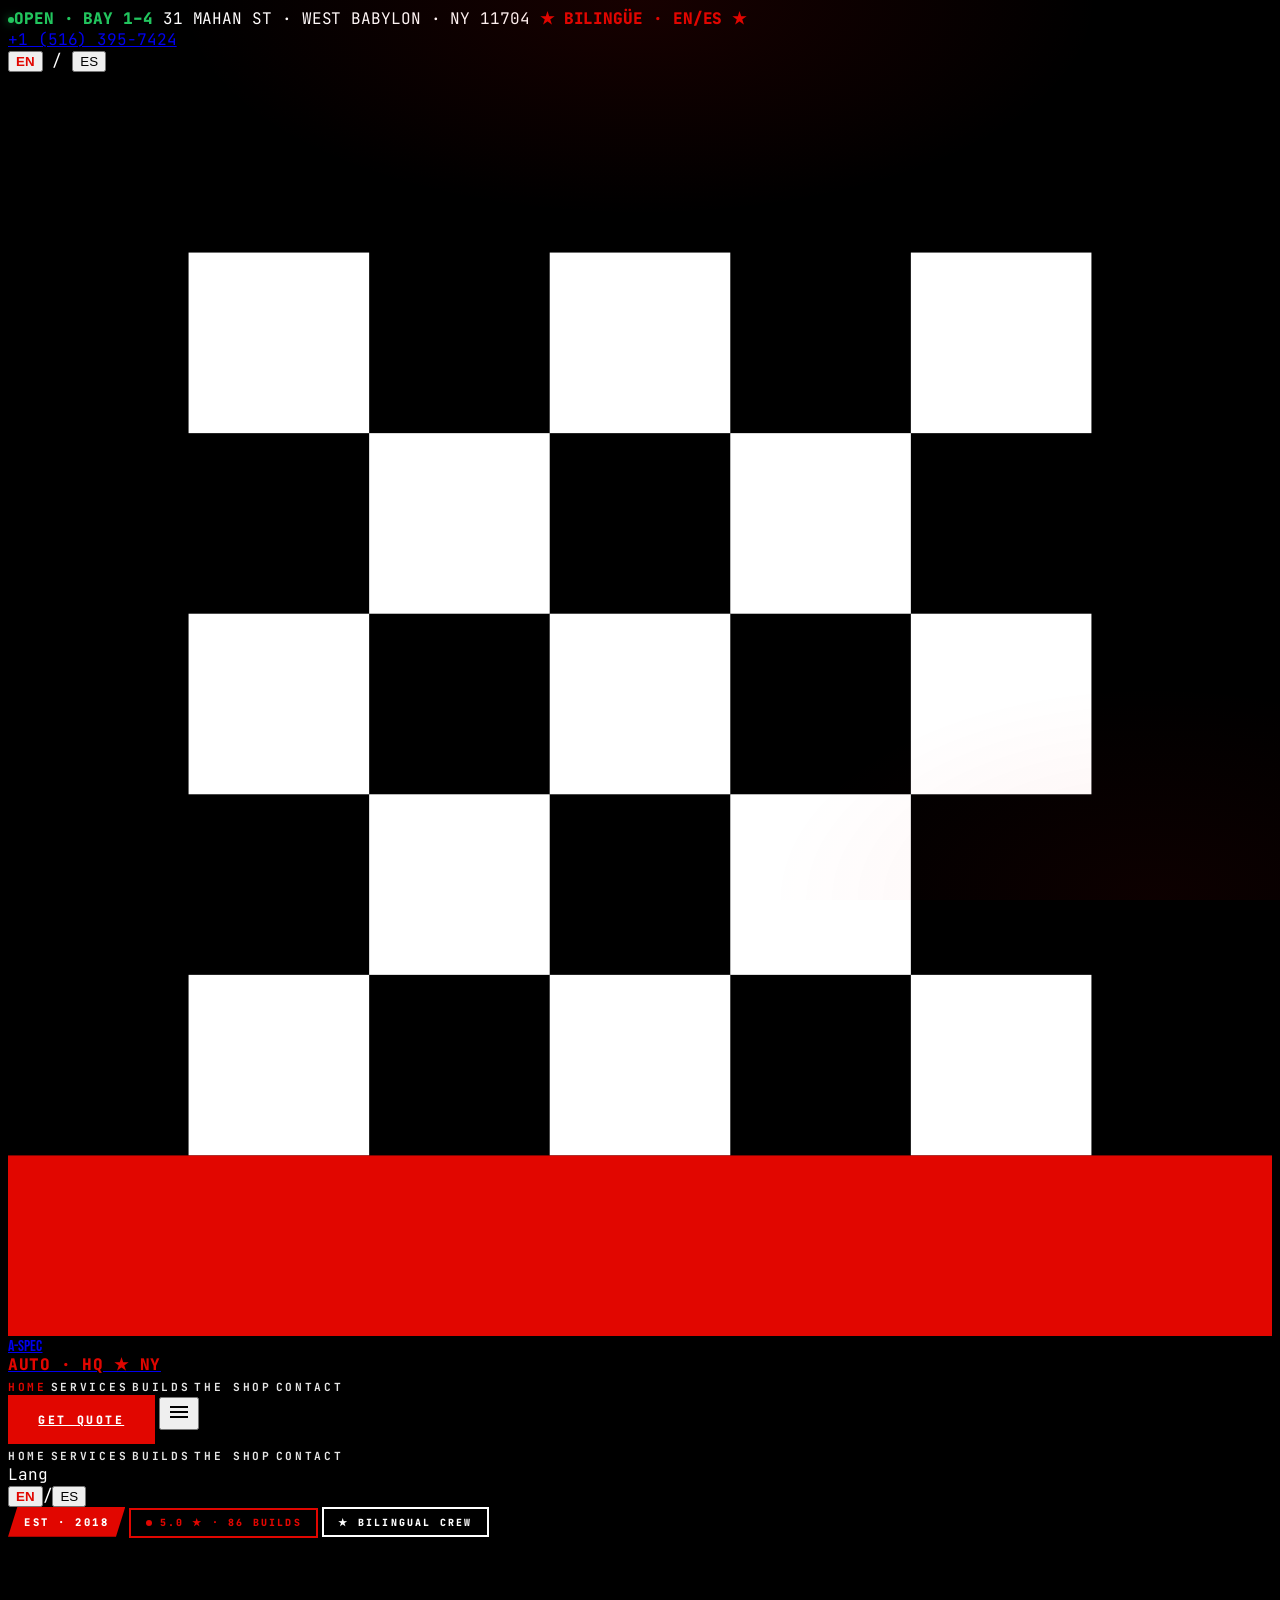
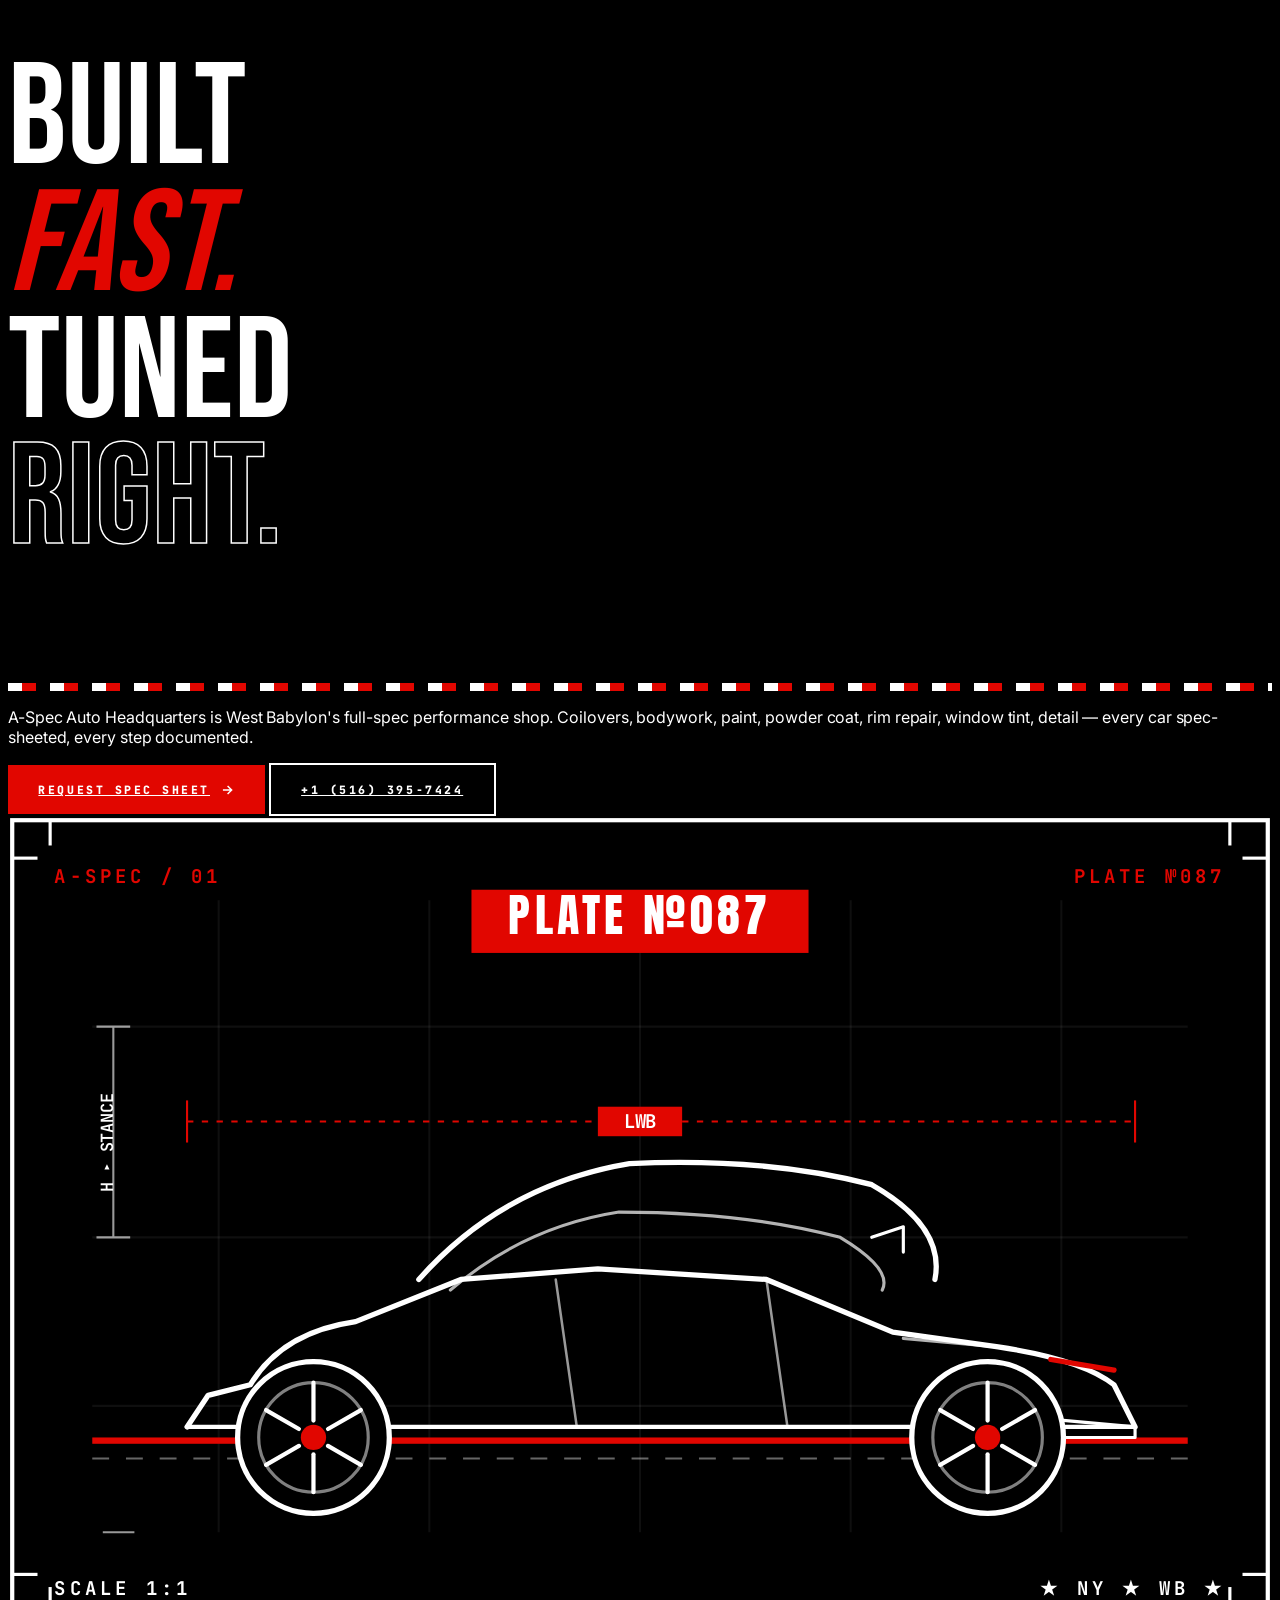
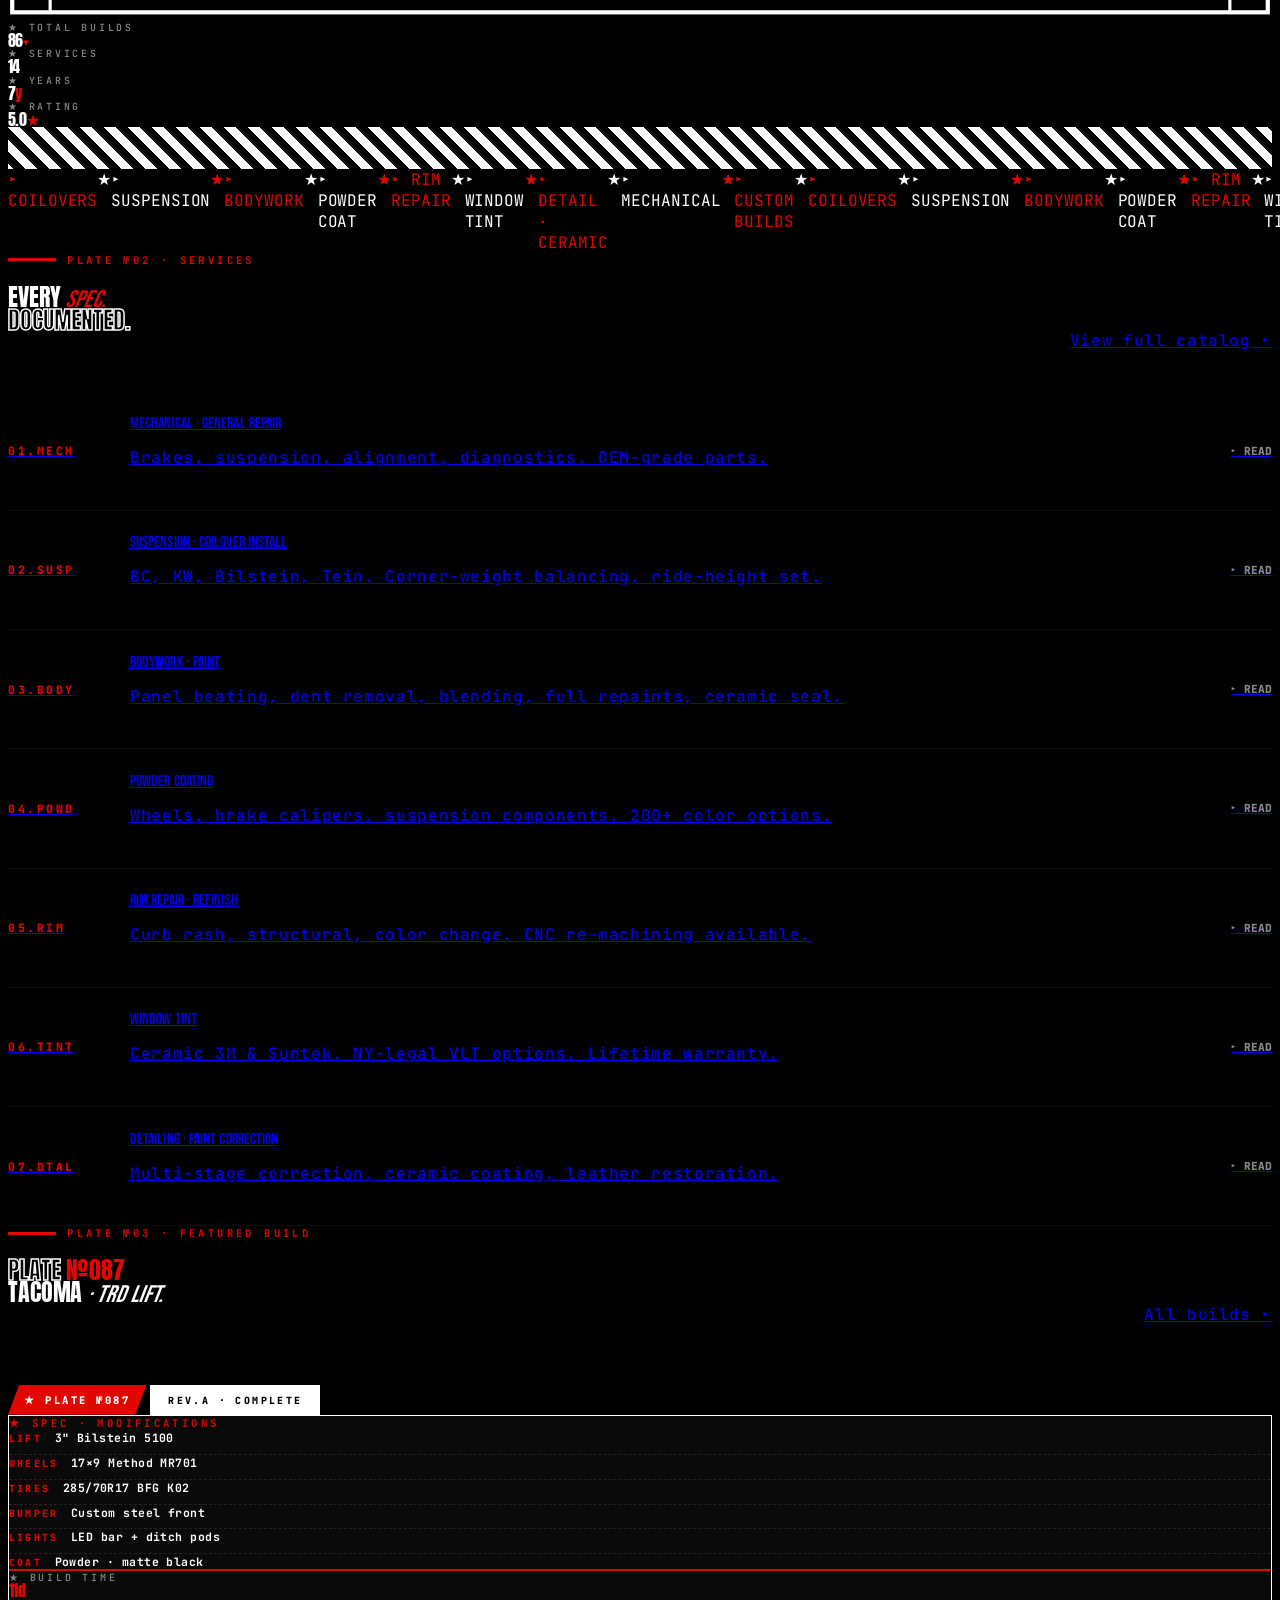
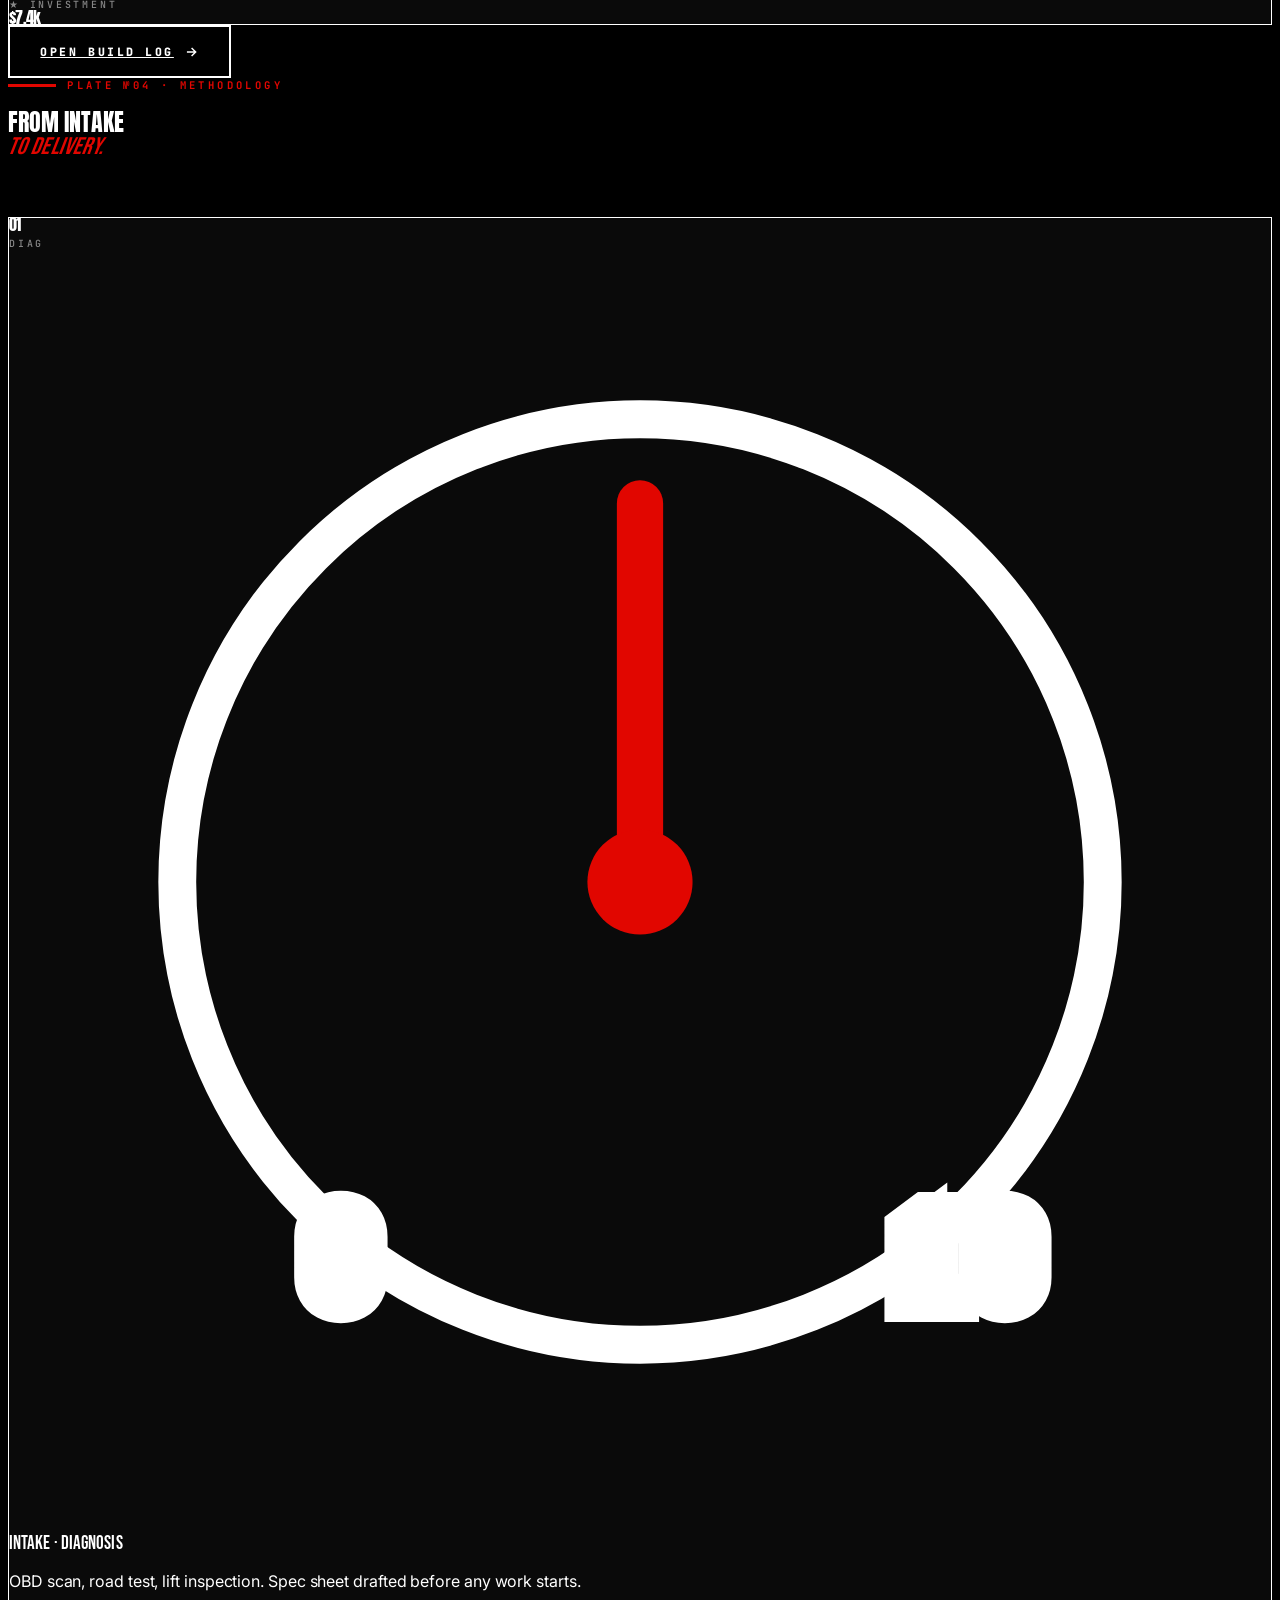
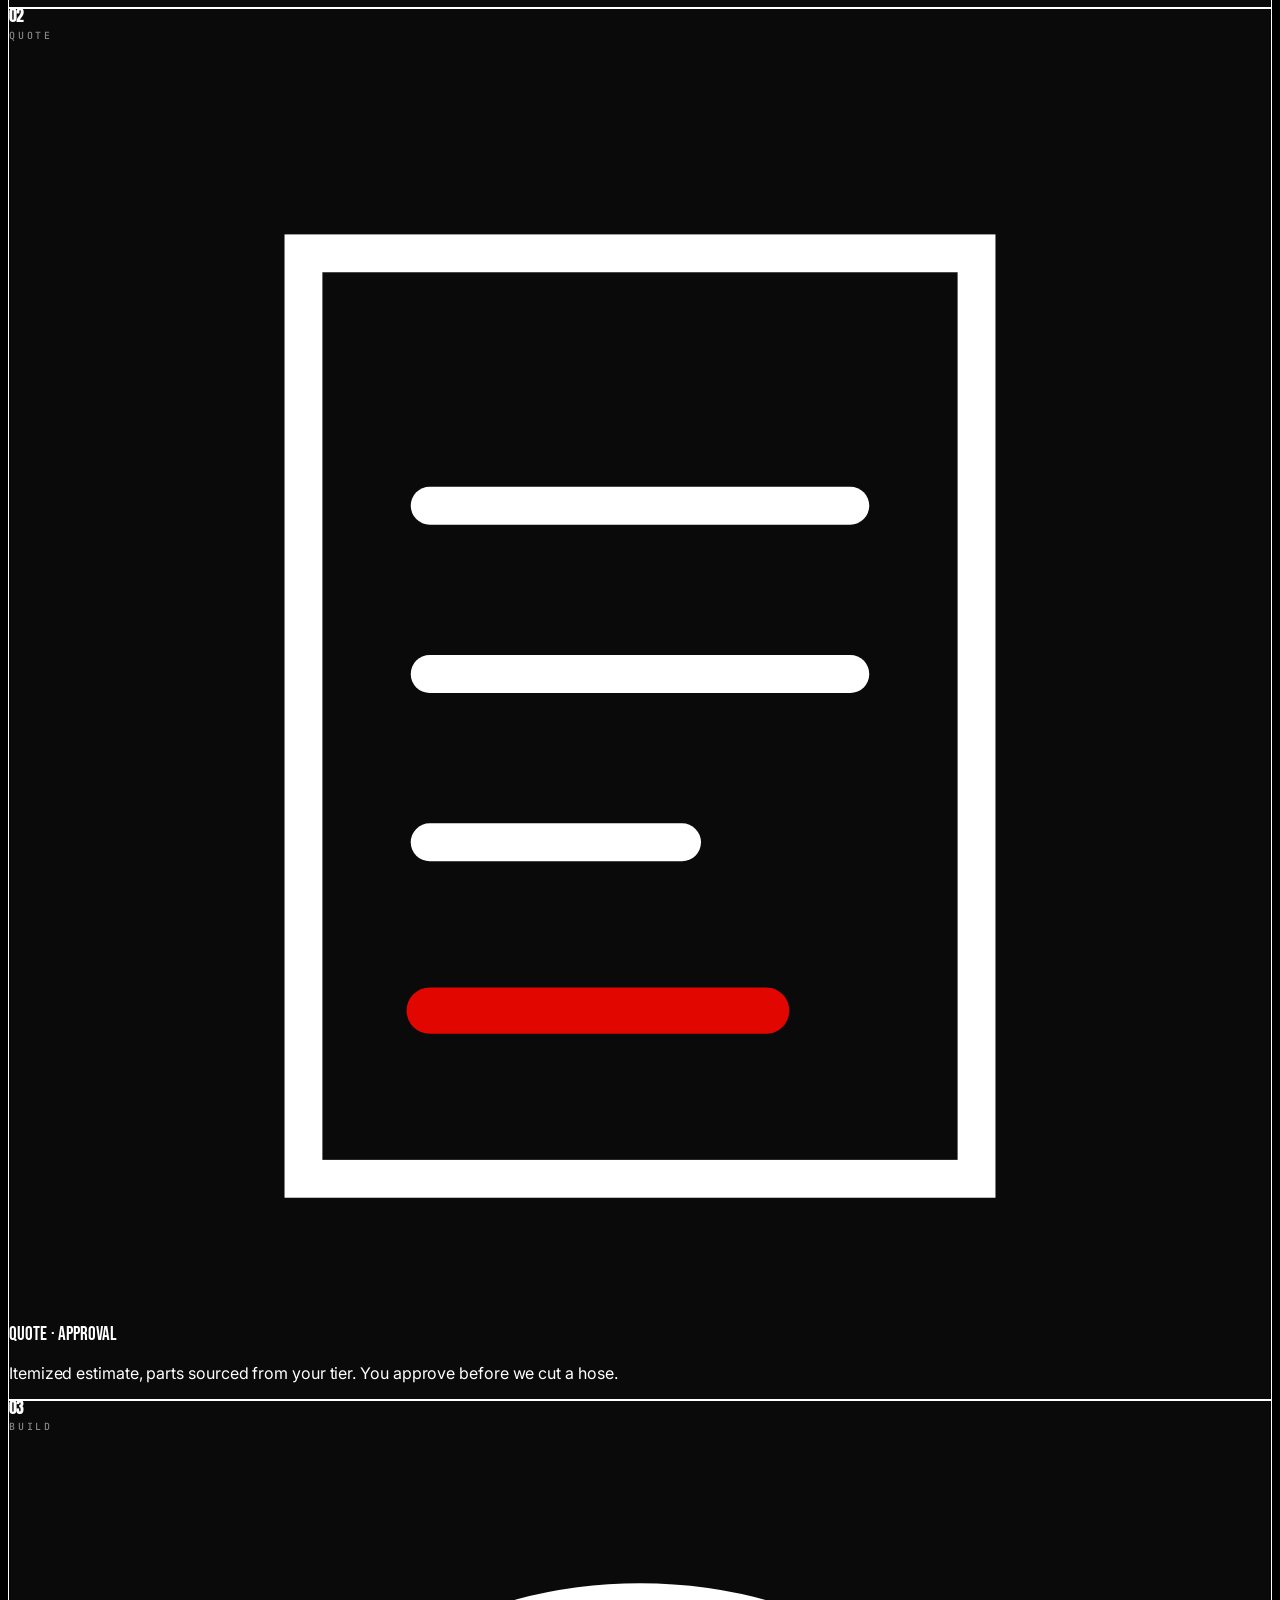
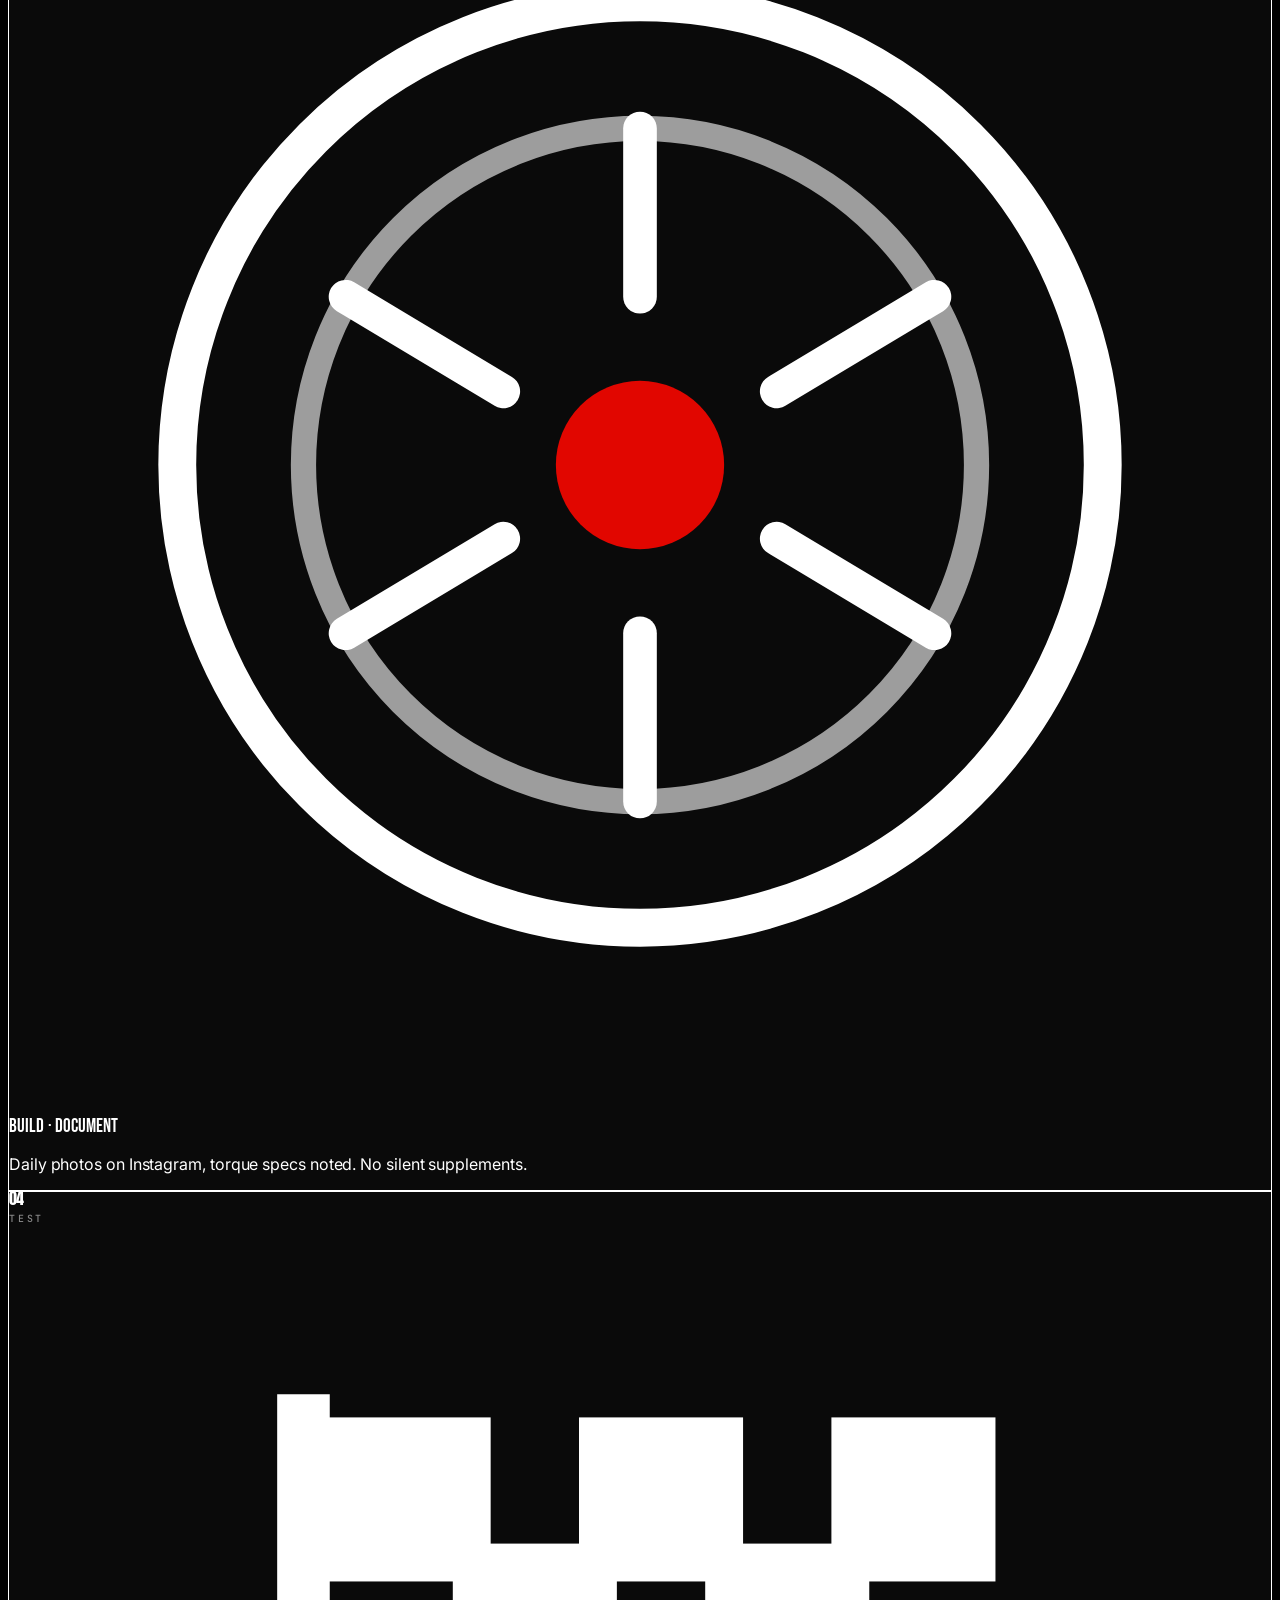
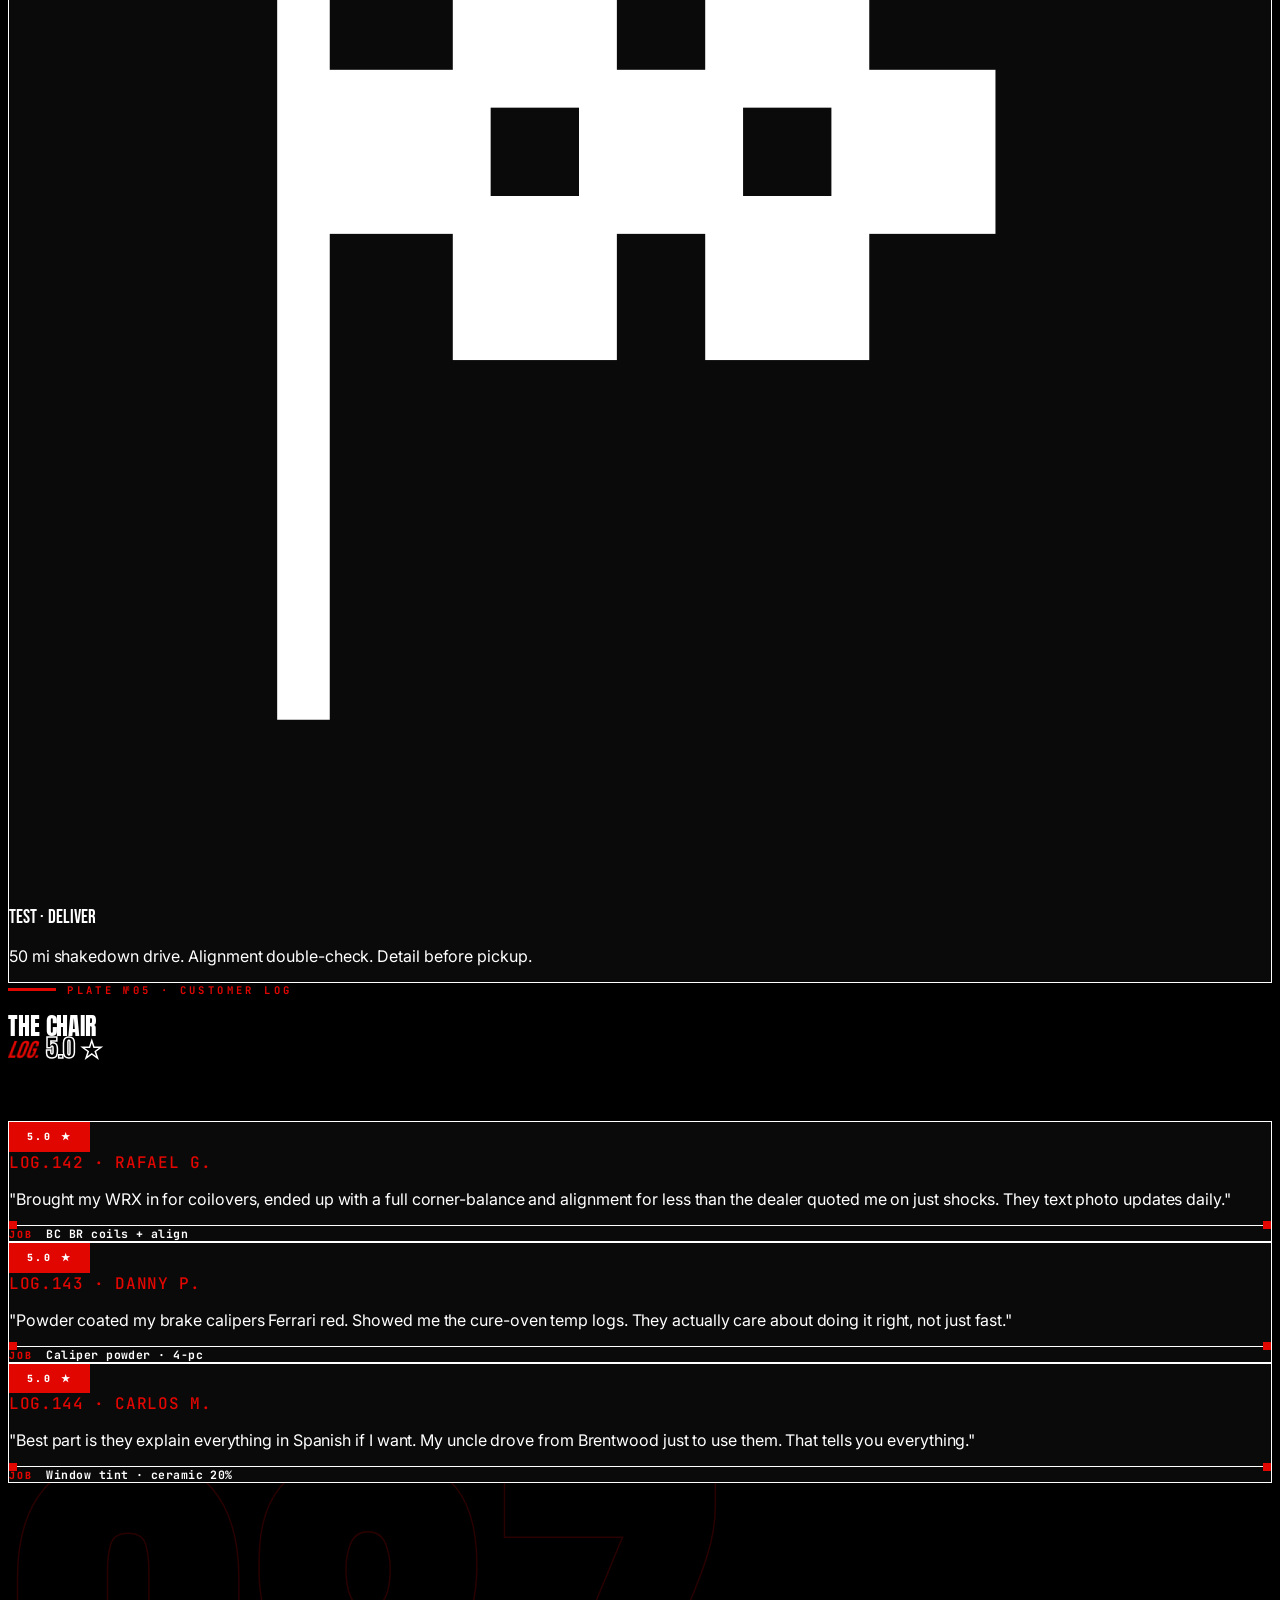
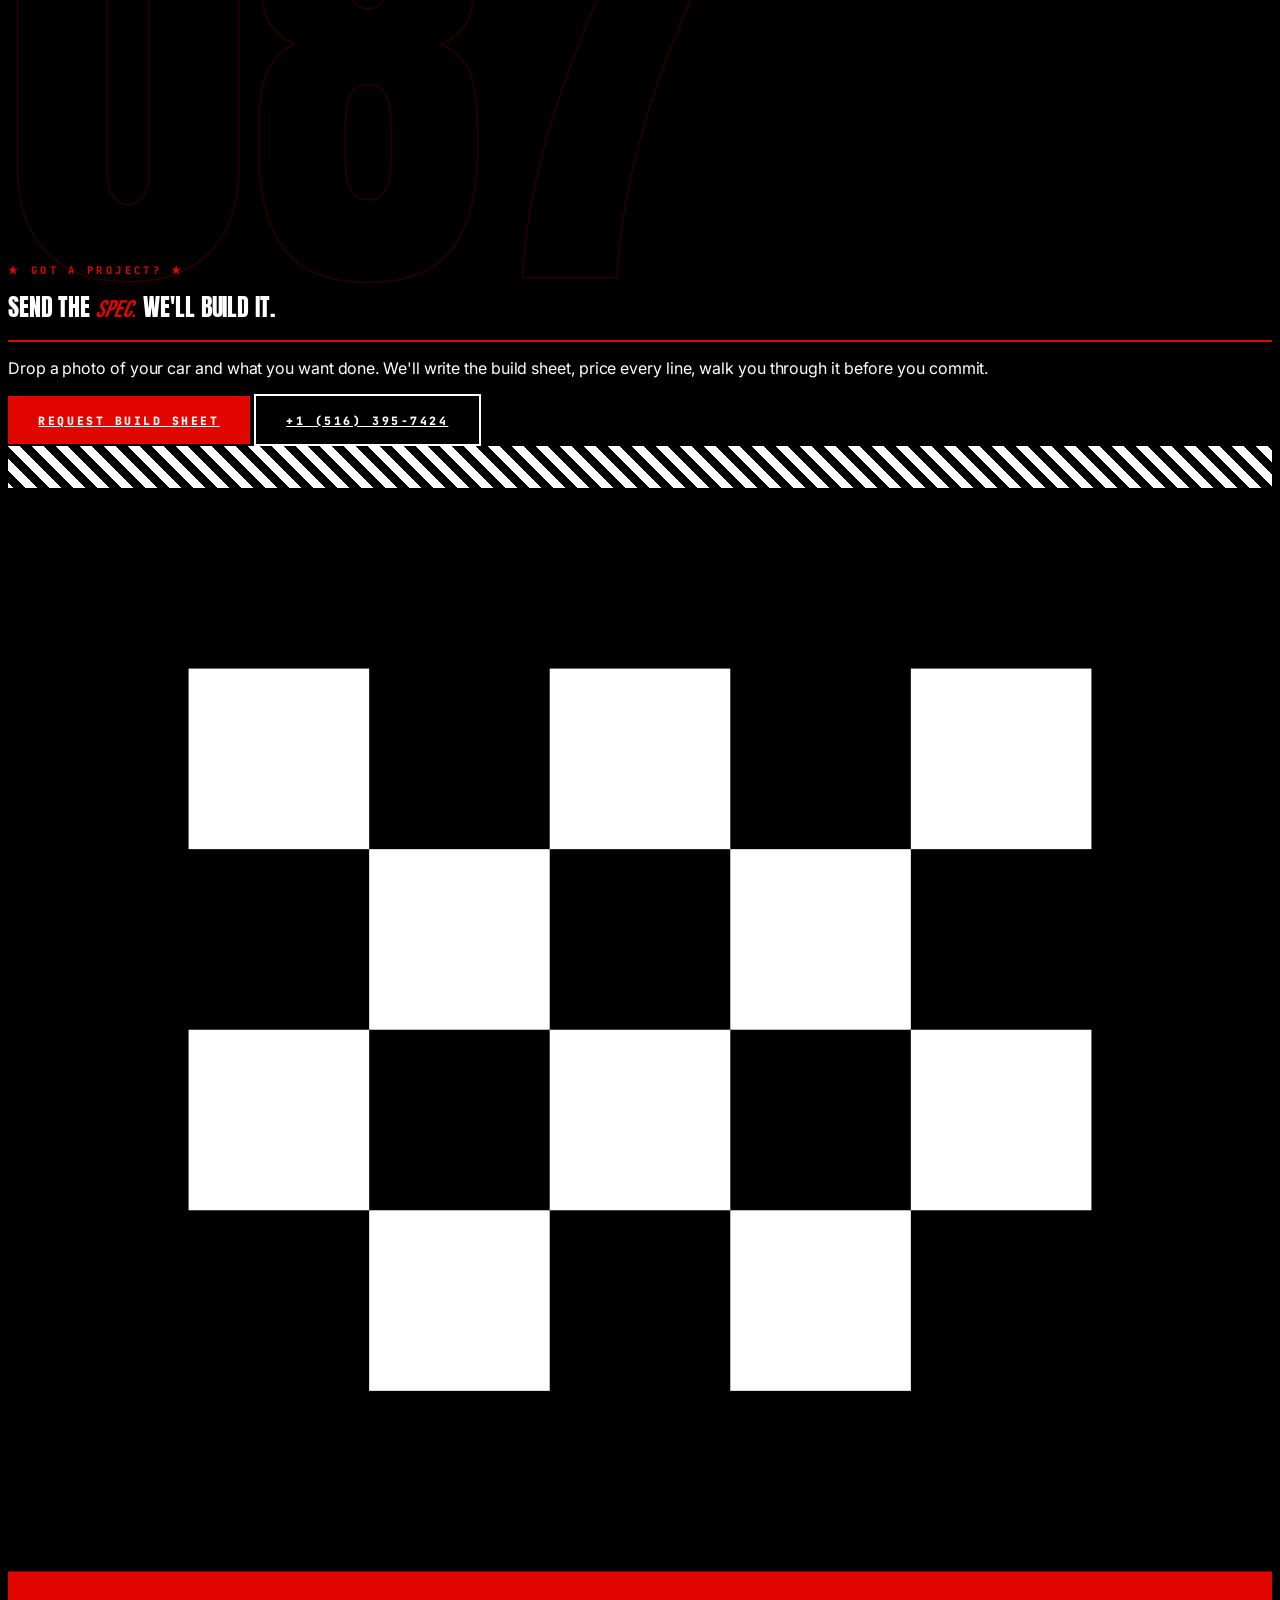
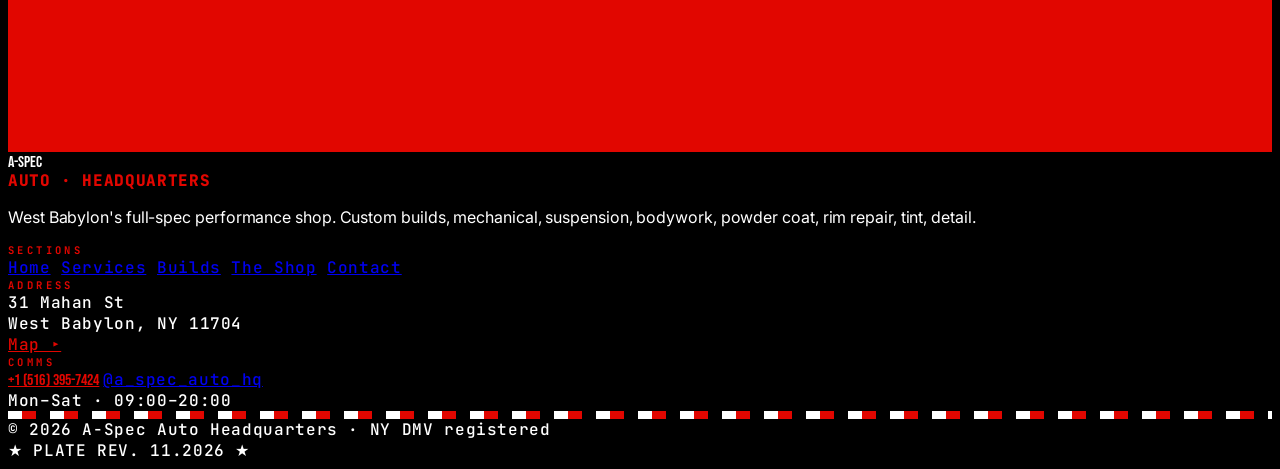
==== commit 0d7f4192: "Redesign: racing poster aesthetic — black/red/white palette, SVG illustrations (sports car monoline," ====
--- a/index.html
+++ b/index.html
@@ -18,52 +18,59 @@
 <script src="https://cdn.tailwindcss.com"></script>
 <link rel="preconnect" href="https://fonts.googleapis.com">
 <link rel="preconnect" href="https://fonts.gstatic.com" crossorigin>
-<link href="https://fonts.googleapis.com/css2?family=Inter:wght@400;500;600;700&family=Barlow+Condensed:wght@500;600;700;800&family=Anton&family=JetBrains+Mono:wght@400;500;600;700;800&display=swap" rel="stylesheet">
+<link href="https://fonts.googleapis.com/css2?family=Inter:wght@400;500;600;700&family=Bebas+Neue&family=Anton&family=Barlow+Condensed:wght@500;600;700;800&family=JetBrains+Mono:wght@400;500;600;700;800&display=swap" rel="stylesheet">
 <link rel="stylesheet" href="assets/styles.css">
 </head>
 <body>
 
-<div class="grain"></div>
 <div class="scroll-progress"></div>
 
 <!-- Top status bar -->
-<div class="hidden md:block border-b border-[var(--line)] relative z-10">
+<div class="hidden md:block border-b border-[var(--line-2)] relative z-10 bg-black">
   <div class="max-w-[1500px] mx-auto px-8 py-2 flex items-center justify-between mono text-[.64rem] tracking-[.22em] uppercase">
     <div class="flex items-center gap-7 text-[var(--paper-3)]">
-      <span class="flex items-center gap-2"><span class="dot-green"></span><span style="color:var(--green)" data-en="OPEN · BAY 1–4" data-es="ABIERTO · BAY 1–4">OPEN · BAY 1–4</span></span>
-      <span class="hidden lg:inline" data-en="31 MAHAN ST · WEST BABYLON · NY 11704" data-es="31 MAHAN ST · WEST BABYLON · NY 11704">31 MAHAN ST · WEST BABYLON · NY 11704</span>
-      <span class="hidden lg:inline grad-text" style="font-weight:700;" data-en="BILINGÜE · EN/ES" data-es="BILINGÜE · EN/ES">BILINGÜE · EN/ES</span>
+      <span class="flex items-center gap-2"><span class="dot dot-live"></span><span style="color:#22c55e;font-weight:800" data-en="OPEN · BAY 1–4" data-es="ABIERTO · BAY 1–4">OPEN · BAY 1–4</span></span>
+      <span class="hidden lg:inline">31 MAHAN ST · WEST BABYLON · NY 11704</span>
+      <span class="hidden lg:inline text-red" style="font-weight:800;" data-en="★ BILINGÜE · EN/ES ★" data-es="★ BILINGÜE · EN/ES ★">★ BILINGÜE · EN/ES ★</span>
     </div>
     <div class="flex items-center gap-6 text-[var(--paper-3)]">
-      <a href="tel:+15163957424" class="hover:text-[var(--orange)] transition-colors">+1 (516) 395-7424</a>
+      <a href="tel:+15163957424" class="hover:text-red transition-colors font-bold">+1 (516) 395-7424</a>
       <div class="lang-toggle flex items-center gap-1">
-        <button data-lang="en" class="px-2 py-1 hover:text-[var(--orange)] transition-colors">EN</button>
+        <button data-lang="en" class="px-2 py-1 hover:text-red transition-colors">EN</button>
         <span>/</span>
-        <button data-lang="es" class="px-2 py-1 hover:text-[var(--orange)] transition-colors">ES</button>
+        <button data-lang="es" class="px-2 py-1 hover:text-red transition-colors">ES</button>
       </div>
     </div>
   </div>
 </div>
 
 <!-- NAV -->
-<nav class="sticky top-0 z-40 backdrop-blur-xl bg-black/75 border-b border-[var(--line-2)]">
+<nav class="sticky top-0 z-40 backdrop-blur-xl bg-black/85 border-b-2 border-[var(--paper)]">
   <div class="max-w-[1500px] mx-auto px-6 md:px-10 py-4 flex items-center justify-between">
     <a href="index.html" class="flex items-center gap-3 group">
-      <!-- Logo mark — gradient ring with mini needle -->
-      <svg viewBox="0 0 48 48" class="w-11 h-11">
-        <defs>
-          <linearGradient id="navG" x1="0%" y1="0%" x2="100%" y2="100%">
-            <stop offset="0%" stop-color="#e91e63"/><stop offset="100%" stop-color="#ff5722"/>
-          </linearGradient>
-        </defs>
-        <circle cx="24" cy="24" r="21" fill="#000" stroke="url(#navG)" stroke-width="2.5"/>
-        <line x1="33" y1="24" x2="40" y2="14" stroke="#ff5722" stroke-width="2.5" stroke-linecap="round"/>
-        <circle cx="33" cy="24" r="2.2" fill="#ff5722"/>
-        <text x="22" y="29" text-anchor="middle" font-family="Anton, sans-serif" font-size="16" fill="#ffffff" letter-spacing="-1">A</text>
+      <!-- Logo: checker + red bar -->
+      <svg viewBox="0 0 56 56" class="w-12 h-12">
+        <rect width="56" height="56" fill="#000"/>
+        <g transform="translate(8 8)">
+          <rect x="0" y="0" width="8" height="8" fill="#fff"/>
+          <rect x="16" y="0" width="8" height="8" fill="#fff"/>
+          <rect x="32" y="0" width="8" height="8" fill="#fff"/>
+          <rect x="8" y="8" width="8" height="8" fill="#fff"/>
+          <rect x="24" y="8" width="8" height="8" fill="#fff"/>
+          <rect x="0" y="16" width="8" height="8" fill="#fff"/>
+          <rect x="16" y="16" width="8" height="8" fill="#fff"/>
+          <rect x="32" y="16" width="8" height="8" fill="#fff"/>
+          <rect x="8" y="24" width="8" height="8" fill="#fff"/>
+          <rect x="24" y="24" width="8" height="8" fill="#fff"/>
+          <rect x="0" y="32" width="8" height="8" fill="#fff"/>
+          <rect x="16" y="32" width="8" height="8" fill="#fff"/>
+          <rect x="32" y="32" width="8" height="8" fill="#fff"/>
+        </g>
+        <rect x="0" y="48" width="56" height="8" fill="#e10600"/>
       </svg>
       <div>
-        <div class="display text-xl md:text-2xl">A-Spec</div>
-        <div class="tech text-[.55rem] tracking-[.32em] uppercase grad-text" style="font-weight:700">AUTO · HQ</div>
+        <div class="display text-2xl md:text-3xl tracking-tight">A-Spec</div>
+        <div class="tech text-[.55rem] tracking-[.32em] uppercase text-red" style="font-weight:800">AUTO · HQ ★ NY</div>
       </div>
     </a>
     <div class="hidden md:flex items-center gap-9">
@@ -74,11 +81,11 @@
       <a href="contact.html" class="nav-link" data-en="Contact" data-es="Contacto">Contact</a>
     </div>
     <div class="flex items-center gap-3">
-      <a href="#" data-open-quote data-magnet class="hidden md:inline-flex btn btn-grad !py-3 !px-5 !text-[.66rem]" data-en="Get Quote" data-es="Cotización">Get Quote</a>
-      <button id="menuBtn" class="md:hidden p-2 text-[var(--paper)]"><svg width="24" height="24" viewBox="0 0 24 24" fill="none" stroke="currentColor" stroke-width="1.8"><line x1="3" y1="7" x2="21" y2="7"/><line x1="3" y1="12" x2="21" y2="12"/><line x1="3" y1="17" x2="21" y2="17"/></svg></button>
-    </div>
-  </div>
-  <div id="menuPanel" class="hidden md:hidden border-t border-[var(--line-2)] px-6 py-5 flex flex-col gap-4">
+      <a href="#" data-open-quote data-magnet class="hidden md:inline-flex btn btn-red !py-3 !px-5 !text-[.66rem]" data-en="Get Quote" data-es="Cotización">Get Quote</a>
+      <button id="menuBtn" class="md:hidden p-2 text-[var(--paper)]"><svg width="24" height="24" viewBox="0 0 24 24" fill="none" stroke="currentColor" stroke-width="2"><line x1="3" y1="7" x2="21" y2="7"/><line x1="3" y1="12" x2="21" y2="12"/><line x1="3" y1="17" x2="21" y2="17"/></svg></button>
+    </div>
+  </div>
+  <div id="menuPanel" class="hidden md:hidden border-t-2 border-[var(--paper)] px-6 py-5 flex flex-col gap-4">
     <a href="index.html" class="nav-link" data-en="Home" data-es="Inicio">Home</a>
     <a href="services.html" class="nav-link" data-en="Services" data-es="Servicios">Services</a>
     <a href="builds.html" class="nav-link" data-en="Builds" data-es="Builds">Builds</a>
@@ -93,42 +100,48 @@
   </div>
 </nav>
 
-<!-- HERO — racing performance -->
-<section class="relative pt-10 md:pt-14 pb-0 overflow-hidden">
-  <!-- Speed lines background -->
+<!-- ============ HERO ============ -->
+<section class="relative overflow-hidden">
+  <!-- halftone dots background -->
+  <div class="absolute inset-0 pat-dots pointer-events-none opacity-70"></div>
+  <!-- diagonal racing stripes (right) -->
+  <div class="hidden md:block absolute top-0 right-0 w-1/3 h-full pat-stripes pointer-events-none opacity-60"></div>
+  <!-- speed lines -->
   <div class="speed-lines"><span></span><span></span><span></span></div>
 
-  <div class="relative z-10 max-w-[1500px] mx-auto px-6 md:px-10">
-
-    <!-- Tag row -->
-    <div class="reveal flex flex-wrap items-center gap-3 mb-7">
-      <span class="callout"><span class="dot-orange"></span> EST · 2018 · WEST BABYLON</span>
-      <span class="callout callout-mag"><span class="dot-mag"></span> 5.0 ★ · 86 REVIEWS</span>
-      <span class="callout">★ BILINGUAL MECHANICS</span>
-    </div>
-
-    <!-- Massive title -->
-    <h1 class="heavy hero-title">
-      <span class="split-line"><span data-en="Built right." data-es="Bien construido.">Built right.</span></span>
-      <span class="split-line"><span data-en="Tuned right." data-es="Bien afinado.">Tuned right.</span></span>
-      <span class="split-line"><span class="grad-anim" data-en="Built fast." data-es="Hecho rápido.">Built fast.</span></span>
-    </h1>
-
-    <div class="schem-line my-10 max-w-2xl"></div>
-
-    <!-- Hero spread -->
-    <div class="grid md:grid-cols-12 gap-8 md:gap-12 items-start">
-
-      <!-- LEFT: copy + ctas -->
-      <div class="md:col-span-7 reveal-stagger">
-        <p class="max-w-xl text-[var(--paper-2)] text-base md:text-lg leading-relaxed mb-8 font-light"
-           data-en="West Babylon's full-spec mod shop. Coilovers, bodywork, paint, powder coat, rim repair, window tint, detail — every car spec-sheeted from intake to delivery, every step documented on Instagram."
-           data-es="El shop full-spec de modificación en West Babylon. Coilovers, carrocería, pintura, powder coat, rines, polarizado, detallado — cada auto con ficha técnica de entrada a entrega, cada paso documentado en Instagram.">
-          West Babylon's full-spec mod shop. Coilovers, bodywork, paint, powder coat, rim repair, window tint, detail — every car spec-sheeted from intake to delivery, every step documented on Instagram.
+  <div class="relative z-10 max-w-[1500px] mx-auto px-6 md:px-10 pt-12 md:pt-16 pb-20 md:pb-24">
+
+    <!-- Top label row -->
+    <div class="reveal flex flex-wrap items-center gap-3 mb-8">
+      <span class="badge">EST · 2018</span>
+      <span class="callout"><span class="dot"></span> 5.0 ★ · 86 BUILDS</span>
+      <span class="callout callout-mag">★ BILINGUAL CREW</span>
+    </div>
+
+    <!-- MAIN POSTER GRID -->
+    <div class="grid lg:grid-cols-12 gap-8 lg:gap-12 items-start">
+
+      <!-- LEFT: type stack -->
+      <div class="lg:col-span-7">
+
+        <!-- Massive italic title -->
+        <h1 class="hero-title display leading-[.86]">
+          <span class="split-line"><span data-en="BUILT" data-es="HECHO">BUILT</span></span>
+          <span class="split-line"><span class="display-italic" style="color:var(--red)" data-en="FAST." data-es="RÁPIDO.">FAST.</span></span>
+          <span class="split-line"><span data-en="TUNED" data-es="AFINADO">TUNED</span></span>
+          <span class="split-line"><span class="outline-text" data-en="RIGHT." data-es="BIEN.">RIGHT.</span></span>
+        </h1>
+
+        <div class="tick-strip my-10 max-w-2xl"></div>
+
+        <p class="max-w-xl text-[var(--paper-2)] text-base md:text-lg leading-relaxed mb-9 font-light"
+           data-en="A-Spec Auto Headquarters is West Babylon's full-spec performance shop. Coilovers, bodywork, paint, powder coat, rim repair, window tint, detail — every car spec-sheeted, every step documented."
+           data-es="A-Spec Auto Headquarters es el shop de performance de West Babylon. Coilovers, carrocería, pintura, powder coat, rines, polarizado, detallado — cada auto con ficha técnica, cada paso documentado.">
+          A-Spec Auto Headquarters is West Babylon's full-spec performance shop. Coilovers, bodywork, paint, powder coat, rim repair, window tint, detail — every car spec-sheeted, every step documented.
         </p>
 
         <div class="flex flex-col sm:flex-row gap-3">
-          <a href="#" data-open-quote data-magnet class="btn btn-grad">
+          <a href="#" data-open-quote data-magnet class="btn btn-red">
             <span data-en="Request spec sheet" data-es="Pedir ficha técnica">Request spec sheet</span>
             <svg width="14" height="14" viewBox="0 0 24 24" fill="none" stroke="currentColor" stroke-width="2.5"><path d="M5 12h14M13 5l7 7-7 7"/></svg>
           </a>
@@ -136,184 +149,261 @@
         </div>
       </div>
 
-      <!-- RIGHT: Speedometer SVG animated -->
-      <div class="md:col-span-5 reveal flex items-center justify-center">
-        <div data-speedo="80" class="relative" style="width:min(380px,90%);">
-          <svg viewBox="0 0 300 300" class="w-full h-auto">
-            <defs>
-              <linearGradient id="arcG" x1="0%" y1="100%" x2="100%" y2="0%">
-                <stop offset="0%" stop-color="#22c55e"/>
-                <stop offset="50%" stop-color="#ff5722"/>
-                <stop offset="100%" stop-color="#e91e63"/>
-              </linearGradient>
-              <radialGradient id="bgRg" cx="50%" cy="50%" r="50%">
-                <stop offset="0%" stop-color="#1a1a1a"/>
-                <stop offset="100%" stop-color="#000"/>
-              </radialGradient>
-              <filter id="glow"><feGaussianBlur stdDeviation="2.5"/></filter>
-            </defs>
-
-            <!-- background circle -->
-            <circle cx="150" cy="150" r="130" fill="url(#bgRg)" stroke="rgba(255,255,255,.08)" stroke-width="1"/>
-            <circle cx="150" cy="150" r="118" fill="none" stroke="rgba(255,255,255,.04)" stroke-width="1"/>
-
-            <!-- Arc — 240deg sweep, from -210deg to +30deg -->
-            <path d="M 70 240 A 110 110 0 1 1 230 240" stroke="rgba(255,255,255,.06)" stroke-width="14" fill="none" stroke-linecap="round"/>
-            <path d="M 70 240 A 110 110 0 1 1 230 240" stroke="url(#arcG)" stroke-width="14" fill="none" stroke-linecap="round" stroke-dasharray="0 1000"  style="animation:arc-draw 1.6s cubic-bezier(.16,1,.3,1) forwards .2s;"/>
-
-            <!-- Tick marks -->
-            <g stroke="rgba(255,255,255,.45)" stroke-width="1.5">
-              <line x1="150" y1="42" x2="150" y2="52" transform="rotate(-120 150 150)"/>
-              <line x1="150" y1="42" x2="150" y2="52" transform="rotate(-90 150 150)"/>
-              <line x1="150" y1="42" x2="150" y2="52" transform="rotate(-60 150 150)"/>
-              <line x1="150" y1="42" x2="150" y2="52" transform="rotate(-30 150 150)"/>
-              <line x1="150" y1="42" x2="150" y2="52" transform="rotate(0 150 150)"/>
-              <line x1="150" y1="42" x2="150" y2="52" transform="rotate(30 150 150)"/>
-              <line x1="150" y1="42" x2="150" y2="52" transform="rotate(60 150 150)"/>
-              <line x1="150" y1="42" x2="150" y2="52" transform="rotate(90 150 150)"/>
-              <line x1="150" y1="42" x2="150" y2="52" transform="rotate(120 150 150)"/>
+      <!-- RIGHT: Sports car illustration -->
+      <div class="lg:col-span-5 relative">
+
+        <!-- Halftone dot accent behind car -->
+        <div class="absolute -top-6 -right-4 w-40 h-40 pat-dots-red pointer-events-none opacity-80"></div>
+        <!-- Caution stripe accent -->
+        <div class="hidden md:block absolute -bottom-2 -left-6 w-24 h-24 pointer-events-none opacity-30" style="background:repeating-linear-gradient(135deg,#e10600 0,#e10600 8px,#000 8px,#000 16px);clip-path:circle(50%);"></div>
+
+        <!-- The car illustration -->
+        <svg viewBox="0 0 600 380" class="w-full h-auto relative z-10">
+          <!-- Outer rectangle / poster frame -->
+          <rect x="2" y="2" width="596" height="376" fill="none" stroke="#fff" stroke-width="2"/>
+
+          <!-- Mini ticks frame -->
+          <g stroke="#fff" stroke-width="1.5">
+            <line x1="2" y1="20" x2="14" y2="20"/>
+            <line x1="586" y1="20" x2="598" y2="20"/>
+            <line x1="2" y1="360" x2="14" y2="360"/>
+            <line x1="586" y1="360" x2="598" y2="360"/>
+            <line x1="20" y1="2" x2="20" y2="14"/>
+            <line x1="580" y1="2" x2="580" y2="14"/>
+            <line x1="20" y1="366" x2="20" y2="378"/>
+            <line x1="580" y1="366" x2="580" y2="378"/>
+          </g>
+
+          <!-- Corner labels -->
+          <text x="22" y="32" font-family="JetBrains Mono" font-size="9" fill="#e10600" letter-spacing="2" font-weight="700">A-SPEC / 01</text>
+          <text x="578" y="32" font-family="JetBrains Mono" font-size="9" fill="#e10600" text-anchor="end" letter-spacing="2" font-weight="700">PLATE №087</text>
+          <text x="22" y="370" font-family="JetBrains Mono" font-size="9" fill="#fff" letter-spacing="2" font-weight="700">SCALE 1:1</text>
+          <text x="578" y="370" font-family="JetBrains Mono" font-size="9" fill="#fff" text-anchor="end" letter-spacing="2" font-weight="700">★ NY ★ WB ★</text>
+
+          <!-- Decorative grid in background -->
+          <g stroke="rgba(255,255,255,.06)" stroke-width="1">
+            <line x1="100" y1="40" x2="100" y2="340"/>
+            <line x1="200" y1="40" x2="200" y2="340"/>
+            <line x1="300" y1="40" x2="300" y2="340"/>
+            <line x1="400" y1="40" x2="400" y2="340"/>
+            <line x1="500" y1="40" x2="500" y2="340"/>
+            <line x1="40" y1="100" x2="560" y2="100"/>
+            <line x1="40" y1="200" x2="560" y2="200"/>
+            <line x1="40" y1="280" x2="560" y2="280"/>
+          </g>
+
+          <!-- Red ground stripe -->
+          <rect x="40" y="295" width="520" height="3" fill="#e10600"/>
+          <!-- Dashed ground -->
+          <line x1="40" y1="305" x2="560" y2="305" stroke="#fff" stroke-width="1" stroke-dasharray="8 8" opacity=".4"/>
+
+          <!-- Sports car silhouette (monoline drawn) -->
+          <g fill="none" stroke="#fff" stroke-width="2.5" stroke-linecap="round" stroke-linejoin="round">
+            <!-- Body main outline -->
+            <path class="draw-path" d="M 85 290 L 95 275 L 115 270 Q 130 245 165 240 L 215 220 L 280 215 L 360 220 L 420 245 L 470 252 Q 510 258 525 270 L 535 290"/>
+            <!-- Roof -->
+            <path class="draw-path" d="M 195 220 Q 235 175 295 165 Q 360 162 410 175 Q 445 195 440 220"/>
+            <!-- Window line -->
+            <path class="draw-path" d="M 210 225 Q 245 195 290 188 Q 350 188 395 200 Q 420 215 415 225" stroke-width="1.5" opacity=".7"/>
+            <!-- Bottom skirt -->
+            <path class="draw-path" d="M 85 290 L 535 290" stroke-width="2"/>
+            <!-- Hood crease line -->
+            <path class="draw-path" d="M 425 248 L 470 252" stroke-width="1.5" opacity=".7"/>
+            <!-- Front splitter -->
+            <path class="draw-path" d="M 480 285 L 535 290 L 535 295 L 480 295" stroke-width="1.5"/>
+            <!-- Door cut -->
+            <path class="draw-path" d="M 260 220 L 270 290" stroke-width="1.2" opacity=".6"/>
+            <path class="draw-path" d="M 360 220 L 370 290" stroke-width="1.2" opacity=".6"/>
+            <!-- Front headlight -->
+            <path class="draw-path" d="M 495 258 L 525 263" stroke="#e10600" stroke-width="2.5"/>
+            <!-- Side mirror -->
+            <path class="draw-path" d="M 410 200 L 425 195 L 425 207" stroke-width="1.5"/>
+          </g>
+
+          <!-- Wheels — front (right) -->
+          <g transform="translate(465 295)">
+            <!-- Tire -->
+            <circle r="36" fill="#000" stroke="#fff" stroke-width="2.5"/>
+            <!-- Rim -->
+            <g class="wheel-spin">
+              <circle r="26" fill="none" stroke="#fff" stroke-width="1.5" opacity=".5"/>
+              <circle r="6" fill="#e10600"/>
+              <!-- 6 spokes -->
+              <g stroke="#fff" stroke-width="2" stroke-linecap="round">
+                <line x1="0" y1="-26" x2="0" y2="-8"/>
+                <line x1="22.5" y1="-13" x2="6.9" y2="-4"/>
+                <line x1="22.5" y1="13" x2="6.9" y2="4"/>
+                <line x1="0" y1="26" x2="0" y2="8"/>
+                <line x1="-22.5" y1="13" x2="-6.9" y2="4"/>
+                <line x1="-22.5" y1="-13" x2="-6.9" y2="-4"/>
+              </g>
             </g>
-
-            <!-- Tick labels -->
-            <g font-family="JetBrains Mono" font-size="11" fill="rgba(255,255,255,.55)" font-weight="600" text-anchor="middle">
-              <text x="55" y="208">0</text>
-              <text x="48" y="125">2</text>
-              <text x="100" y="58">4</text>
-              <text x="200" y="58">6</text>
-              <text x="252" y="125">8</text>
-              <text x="245" y="208" fill="#ff5722">10</text>
+          </g>
+
+          <!-- Wheels — rear (left) -->
+          <g transform="translate(145 295)">
+            <circle r="36" fill="#000" stroke="#fff" stroke-width="2.5"/>
+            <g class="wheel-spin">
+              <circle r="26" fill="none" stroke="#fff" stroke-width="1.5" opacity=".5"/>
+              <circle r="6" fill="#e10600"/>
+              <g stroke="#fff" stroke-width="2" stroke-linecap="round">
+                <line x1="0" y1="-26" x2="0" y2="-8"/>
+                <line x1="22.5" y1="-13" x2="6.9" y2="-4"/>
+                <line x1="22.5" y1="13" x2="6.9" y2="4"/>
+                <line x1="0" y1="26" x2="0" y2="8"/>
+                <line x1="-22.5" y1="13" x2="-6.9" y2="4"/>
+                <line x1="-22.5" y1="-13" x2="-6.9" y2="-4"/>
+              </g>
             </g>
-
-            <!-- Needle -->
-            <g class="speedo-needle" style="transform:rotate(-120deg);transform-origin:50% 50%;filter:drop-shadow(0 0 8px rgba(255,87,34,.6))">
-              <path d="M 150 150 L 148 50 L 152 50 Z" fill="#ff5722"/>
-              <circle cx="150" cy="150" r="12" fill="#000" stroke="#ff5722" stroke-width="2"/>
-              <circle cx="150" cy="150" r="4" fill="#ff5722"/>
-            </g>
-
-            <!-- Center readout -->
-            <text x="150" y="195" text-anchor="middle" font-family="Anton, sans-serif" font-size="46" fill="#fff" letter-spacing="-1"><tspan data-count="86">0</tspan></text>
-            <text x="150" y="225" text-anchor="middle" font-family="JetBrains Mono" font-size="9" fill="rgba(255,255,255,.55)" letter-spacing="3">BUILDS</text>
-            <text x="150" y="248" text-anchor="middle" font-family="JetBrains Mono" font-size="8" fill="#e91e63" letter-spacing="3">★ DOCUMENTED ★</text>
-          </svg>
-          <style>@keyframes arc-draw{from{stroke-dasharray:0 1000}to{stroke-dasharray:520 1000}}</style>
-        </div>
-      </div>
-    </div>
-  </div>
-
-  <!-- Data dash strip (sticky-ish data) -->
-  <div class="data-dash reveal-stagger mt-16 md:mt-24 max-w-[1500px] mx-auto">
-    <div>
-      <div class="label" data-en="Total builds" data-es="Total builds">Total builds</div>
-      <div class="dyno text-4xl md:text-5xl mt-1"><span data-count="86">0</span><span class="grad-text">+</span></div>
-    </div>
-    <div>
-      <div class="label" data-en="Services" data-es="Servicios">Services</div>
-      <div class="dyno text-4xl md:text-5xl mt-1"><span data-count="14">0</span></div>
-    </div>
-    <div>
-      <div class="label" data-en="Years on Mahan" data-es="Años en Mahan">Years on Mahan</div>
-      <div class="dyno text-4xl md:text-5xl mt-1"><span data-count="7">0</span><span class="grad-text">y</span></div>
-    </div>
-    <div>
-      <div class="label" data-en="Rating" data-es="Rating">Rating</div>
-      <div class="dyno text-4xl md:text-5xl mt-1"><span data-count="5" data-decimals="1">0</span><span class="text-orange">★</span></div>
+          </g>
+
+          <!-- Dimension callouts -->
+          <!-- top: length -->
+          <g stroke="#e10600" stroke-width="1" fill="none">
+            <line x1="85" y1="135" x2="85" y2="155"/>
+            <line x1="535" y1="135" x2="535" y2="155"/>
+            <line x1="85" y1="145" x2="280" y2="145" stroke-dasharray="3 4"/>
+            <line x1="320" y1="145" x2="535" y2="145" stroke-dasharray="3 4"/>
+          </g>
+          <rect x="280" y="138" width="40" height="14" fill="#e10600"/>
+          <text x="300" y="148" font-family="JetBrains Mono" font-size="9" fill="#fff" font-weight="700" text-anchor="middle">LWB</text>
+
+          <!-- Lower-left dim -->
+          <g stroke="#fff" stroke-width="1" fill="none" opacity=".6">
+            <line x1="45" y1="340" x2="60" y2="340"/>
+            <line x1="50" y1="100" x2="50" y2="200"/>
+            <line x1="42" y1="100" x2="58" y2="100"/>
+            <line x1="42" y1="200" x2="58" y2="200"/>
+          </g>
+          <text x="50" y="155" font-family="JetBrains Mono" font-size="8" fill="#fff" text-anchor="middle" font-weight="600" transform="rotate(-90 50 155)">H ▸ STANCE</text>
+
+          <!-- Build N° banner -->
+          <g transform="translate(300 50)">
+            <rect x="-80" y="-15" width="160" height="30" fill="#e10600"/>
+            <text x="0" y="6" font-family="Anton" font-size="22" fill="#fff" text-anchor="middle" letter-spacing="2">PLATE №087</text>
+          </g>
+        </svg>
+      </div>
+    </div>
+
+    <!-- KPI dash row -->
+    <div class="mt-16 md:mt-24 grid grid-cols-2 md:grid-cols-4 reveal-stagger border-y-2 border-[var(--paper)]">
+      <div class="px-4 py-5 border-r-2 border-[var(--paper)]">
+        <div class="label">★ TOTAL BUILDS</div>
+        <div class="dyno text-5xl md:text-6xl mt-2"><span data-count="86">0</span><span class="text-red">+</span></div>
+      </div>
+      <div class="px-4 py-5 md:border-r-2 border-[var(--paper)]">
+        <div class="label">★ SERVICES</div>
+        <div class="dyno text-5xl md:text-6xl mt-2"><span data-count="14">0</span></div>
+      </div>
+      <div class="px-4 py-5 border-r-2 border-[var(--paper)] border-t-2 md:border-t-0">
+        <div class="label">★ YEARS</div>
+        <div class="dyno text-5xl md:text-6xl mt-2"><span data-count="7">0</span><span class="text-red">y</span></div>
+      </div>
+      <div class="px-4 py-5 border-t-2 md:border-t-0">
+        <div class="label">★ RATING</div>
+        <div class="dyno text-5xl md:text-6xl mt-2"><span data-count="5" data-decimals="1">0</span><span class="text-red">★</span></div>
+      </div>
     </div>
   </div>
 </section>
 
-<!-- Marquee -->
-<section class="py-5 overflow-hidden border-y border-[var(--line-2)] bg-[var(--bg-1)] relative z-10">
-  <div class="marquee gap-10 mono text-[.74rem] tracking-[.28em] uppercase whitespace-nowrap font-bold">
-    <span class="text-orange">▸ COILOVERS</span><span class="text-magenta">▸</span>
-    <span class="text-[var(--paper)]">▸ SUSPENSION</span><span class="text-magenta">▸</span>
-    <span class="text-orange">▸ BODYWORK</span><span class="text-magenta">▸</span>
-    <span class="text-[var(--paper)]">▸ POWDER COAT</span><span class="text-magenta">▸</span>
-    <span class="text-orange">▸ RIM REPAIR</span><span class="text-magenta">▸</span>
-    <span class="text-[var(--paper)]">▸ WINDOW TINT</span><span class="text-magenta">▸</span>
-    <span class="text-orange">▸ DETAIL · CERAMIC</span><span class="text-magenta">▸</span>
-    <span class="text-[var(--paper)]">▸ MECHANICAL</span><span class="text-magenta">▸</span>
-    <span class="grad-text">▸ CUSTOM BUILDS</span><span class="text-magenta">▸</span>
-    <span class="text-orange">▸ COILOVERS</span><span class="text-magenta">▸</span>
-    <span class="text-[var(--paper)]">▸ SUSPENSION</span><span class="text-magenta">▸</span>
-    <span class="text-orange">▸ BODYWORK</span><span class="text-magenta">▸</span>
-    <span class="text-[var(--paper)]">▸ POWDER COAT</span><span class="text-magenta">▸</span>
-    <span class="text-orange">▸ RIM REPAIR</span><span class="text-magenta">▸</span>
-    <span class="text-[var(--paper)]">▸ WINDOW TINT</span><span class="text-magenta">▸</span>
-    <span class="text-orange">▸ DETAIL · CERAMIC</span><span class="text-magenta">▸</span>
-    <span class="text-[var(--paper)]">▸ MECHANICAL</span><span class="text-magenta">▸</span>
-    <span class="grad-text">▸ CUSTOM BUILDS</span><span class="text-magenta">▸</span>
+<!-- ============ CHECKER FLAG STRIP ============ -->
+<div class="flag-strip"></div>
+
+<!-- ============ MARQUEE ============ -->
+<section class="py-5 overflow-hidden border-b-2 border-[var(--paper)] bg-black relative z-10">
+  <div class="marquee gap-10 mono text-[.78rem] tracking-[.28em] uppercase whitespace-nowrap font-extrabold">
+    <span class="text-red">▸ COILOVERS</span><span class="text-paper">★</span>
+    <span class="text-paper">▸ SUSPENSION</span><span class="text-red">★</span>
+    <span class="text-red">▸ BODYWORK</span><span class="text-paper">★</span>
+    <span class="text-paper">▸ POWDER COAT</span><span class="text-red">★</span>
+    <span class="text-red">▸ RIM REPAIR</span><span class="text-paper">★</span>
+    <span class="text-paper">▸ WINDOW TINT</span><span class="text-red">★</span>
+    <span class="text-red">▸ DETAIL · CERAMIC</span><span class="text-paper">★</span>
+    <span class="text-paper">▸ MECHANICAL</span><span class="text-red">★</span>
+    <span class="text-red">▸ CUSTOM BUILDS</span><span class="text-paper">★</span>
+    <span class="text-red">▸ COILOVERS</span><span class="text-paper">★</span>
+    <span class="text-paper">▸ SUSPENSION</span><span class="text-red">★</span>
+    <span class="text-red">▸ BODYWORK</span><span class="text-paper">★</span>
+    <span class="text-paper">▸ POWDER COAT</span><span class="text-red">★</span>
+    <span class="text-red">▸ RIM REPAIR</span><span class="text-paper">★</span>
+    <span class="text-paper">▸ WINDOW TINT</span><span class="text-red">★</span>
+    <span class="text-red">▸ DETAIL · CERAMIC</span><span class="text-paper">★</span>
+    <span class="text-paper">▸ MECHANICAL</span><span class="text-red">★</span>
+    <span class="text-red">▸ CUSTOM BUILDS</span><span class="text-paper">★</span>
   </div>
 </section>
 
-<!-- SERVICES editorial -->
+<!-- ============ SERVICES ============ -->
 <section class="py-20 md:py-28 relative z-10">
   <div class="max-w-[1500px] mx-auto px-6 md:px-10">
     <div class="section-head reveal">
       <div>
-        <div class="axis"><span class="bar"></span><span class="eyebrow grad">DRAWING N° 02 · SERVICES</span></div>
-        <h2 class="heavy text-5xl md:text-7xl mt-4 leading-[.9]" data-en-html="Every spec.<br><span class='grad-text'>Documented.</span>" data-es-html="Cada spec.<br><span class='grad-text'>Documentado.</span>">
-          Every spec.<br><span class="grad-text">Documented.</span>
+        <div class="axis"><span class="bar"></span><span class="eyebrow">PLATE №02 · SERVICES</span></div>
+        <h2 class="heavy text-6xl md:text-8xl mt-4 leading-[.88]">
+          <span data-en="EVERY" data-es="CADA">EVERY</span>
+          <span class="display-italic text-red" data-en="SPEC." data-es="SPEC.">SPEC.</span><br>
+          <span class="outline-text" data-en="DOCUMENTED." data-es="DOCUMENTADO.">DOCUMENTED.</span>
         </h2>
       </div>
-      <a href="services.html" class="hidden md:inline-flex tech text-[.7rem] uppercase tracking-[.22em] u-anim" style="color:var(--paper)">View full catalog ▸</a>
+      <a href="services.html" class="hidden md:inline-flex tech text-[.7rem] uppercase tracking-[.22em] u-anim font-bold">View full catalog ▸</a>
     </div>
 
     <div class="reveal-stagger">
       <a href="services.html#mechanical" class="svc-row">
         <div class="num">01.MECH</div>
         <div>
-          <div class="display text-2xl md:text-3xl">Mechanical · General Repair</div>
-          <p class="tech text-xs mt-1 text-[var(--paper-3)]" data-en="Brakes, suspension, alignment, diagnostics. OEM-grade parts." data-es="Frenos, suspensión, alineación, diagnóstico. Partes OEM.">Brakes, suspension, alignment, diagnostics. OEM-grade parts.</p>
+          <div class="display text-3xl md:text-4xl">Mechanical · General Repair</div>
+          <p class="tech text-xs mt-2 text-[var(--paper-3)]" data-en="Brakes, suspension, alignment, diagnostics. OEM-grade parts." data-es="Frenos, suspensión, alineación, diagnóstico. Partes OEM.">Brakes, suspension, alignment, diagnostics. OEM-grade parts.</p>
         </div>
         <div class="arrow">▸ READ</div>
       </a>
       <a href="services.html#suspension" class="svc-row">
         <div class="num">02.SUSP</div>
         <div>
-          <div class="display text-2xl md:text-3xl">Suspension · Coilover Install</div>
-          <p class="tech text-xs mt-1 text-[var(--paper-3)]" data-en="BC, KW, Bilstein, Tein. Corner-weight balancing, ride-height set." data-es="BC, KW, Bilstein, Tein. Balanceo por esquina, altura de manejo.">BC, KW, Bilstein, Tein. Corner-weight balancing, ride-height set.</p>
+          <div class="display text-3xl md:text-4xl">Suspension · Coilover Install</div>
+          <p class="tech text-xs mt-2 text-[var(--paper-3)]" data-en="BC, KW, Bilstein, Tein. Corner-weight balancing, ride-height set." data-es="BC, KW, Bilstein, Tein. Balanceo por esquina, altura de manejo.">BC, KW, Bilstein, Tein. Corner-weight balancing, ride-height set.</p>
         </div>
         <div class="arrow">▸ READ</div>
       </a>
       <a href="services.html#bodywork" class="svc-row">
         <div class="num">03.BODY</div>
         <div>
-          <div class="display text-2xl md:text-3xl">Bodywork · Paint</div>
-          <p class="tech text-xs mt-1 text-[var(--paper-3)]" data-en="Panel beating, dent removal, blending, full repaints, ceramic seal." data-es="Reparación de paneles, abolladuras, mezclado, repintado, sello cerámico.">Panel beating, dent removal, blending, full repaints, ceramic seal.</p>
+          <div class="display text-3xl md:text-4xl">Bodywork · Paint</div>
+          <p class="tech text-xs mt-2 text-[var(--paper-3)]" data-en="Panel beating, dent removal, blending, full repaints, ceramic seal." data-es="Reparación de paneles, abolladuras, mezclado, repintado, sello cerámico.">Panel beating, dent removal, blending, full repaints, ceramic seal.</p>
         </div>
         <div class="arrow">▸ READ</div>
       </a>
       <a href="services.html#powder" class="svc-row">
         <div class="num">04.POWD</div>
         <div>
-          <div class="display text-2xl md:text-3xl">Powder Coating</div>
-          <p class="tech text-xs mt-1 text-[var(--paper-3)]" data-en="Wheels, brake calipers, suspension components. 200+ color options." data-es="Rines, calipers, componentes de suspensión. 200+ colores.">Wheels, brake calipers, suspension components. 200+ color options.</p>
+          <div class="display text-3xl md:text-4xl">Powder Coating</div>
+          <p class="tech text-xs mt-2 text-[var(--paper-3)]" data-en="Wheels, brake calipers, suspension components. 200+ color options." data-es="Rines, calipers, componentes de suspensión. 200+ colores.">Wheels, brake calipers, suspension components. 200+ color options.</p>
         </div>
         <div class="arrow">▸ READ</div>
       </a>
       <a href="services.html#rim" class="svc-row">
         <div class="num">05.RIM</div>
         <div>
-          <div class="display text-2xl md:text-3xl">Rim Repair · Refinish</div>
-          <p class="tech text-xs mt-1 text-[var(--paper-3)]" data-en="Curb rash, structural, color change. CNC re-machining available." data-es="Raspaduras, estructural, cambio de color. Re-mecanizado CNC disponible.">Curb rash, structural, color change. CNC re-machining available.</p>
+          <div class="display text-3xl md:text-4xl">Rim Repair · Refinish</div>
+          <p class="tech text-xs mt-2 text-[var(--paper-3)]" data-en="Curb rash, structural, color change. CNC re-machining available." data-es="Raspaduras, estructural, cambio de color. Re-mecanizado CNC disponible.">Curb rash, structural, color change. CNC re-machining available.</p>
         </div>
         <div class="arrow">▸ READ</div>
       </a>
       <a href="services.html#tint" class="svc-row">
         <div class="num">06.TINT</div>
         <div>
-          <div class="display text-2xl md:text-3xl">Window Tint</div>
-          <p class="tech text-xs mt-1 text-[var(--paper-3)]" data-en="Ceramic 3M & Suntek. NY-legal VLT options. Lifetime warranty." data-es="Cerámico 3M y Suntek. Tonos legales en NY. Garantía de por vida.">Ceramic 3M & Suntek. NY-legal VLT options. Lifetime warranty.</p>
+          <div class="display text-3xl md:text-4xl">Window Tint</div>
+          <p class="tech text-xs mt-2 text-[var(--paper-3)]" data-en="Ceramic 3M & Suntek. NY-legal VLT options. Lifetime warranty." data-es="Cerámico 3M y Suntek. Tonos legales en NY. Garantía de por vida.">Ceramic 3M & Suntek. NY-legal VLT options. Lifetime warranty.</p>
         </div>
         <div class="arrow">▸ READ</div>
       </a>
       <a href="services.html#detail" class="svc-row">
         <div class="num">07.DTAL</div>
         <div>
-          <div class="display text-2xl md:text-3xl">Detailing · Paint Correction</div>
-          <p class="tech text-xs mt-1 text-[var(--paper-3)]" data-en="Multi-stage correction, ceramic coating, leather restoration." data-es="Corrección multi-etapa, cerámico, restauración de cuero.">Multi-stage correction, ceramic coating, leather restoration.</p>
+          <div class="display text-3xl md:text-4xl">Detailing · Paint Correction</div>
+          <p class="tech text-xs mt-2 text-[var(--paper-3)]" data-en="Multi-stage correction, ceramic coating, leather restoration." data-es="Corrección multi-etapa, cerámico, restauración de cuero.">Multi-stage correction, ceramic coating, leather restoration.</p>
         </div>
         <div class="arrow">▸ READ</div>
       </a>
@@ -321,251 +411,330 @@
   </div>
 </section>
 
-<!-- FEATURED BUILD — case study with photo -->
-<section class="py-20 md:py-28 bg-[var(--bg-1)] relative z-10 border-y border-[var(--line-2)]">
+<!-- ============ FEATURED BUILD ============ -->
+<section class="py-20 md:py-28 relative z-10 bg-[#0a0a0a] border-y-2 border-[var(--paper)]">
   <div class="max-w-[1500px] mx-auto px-6 md:px-10">
     <div class="section-head reveal">
       <div>
-        <div class="axis"><span class="bar"></span><span class="eyebrow grad">DRAWING N° 03 · FEATURED BUILD</span></div>
-        <h2 class="heavy text-5xl md:text-7xl mt-4 leading-[.9]" data-en-html="Build N° <span class='grad-text'>087</span>.<br>Tacoma · TRD Lift." data-es-html="Build N° <span class='grad-text'>087</span>.<br>Tacoma · TRD Lift.">
-          Build N° <span class="grad-text">087</span>.<br>Tacoma · TRD Lift.
+        <div class="axis"><span class="bar"></span><span class="eyebrow">PLATE №03 · FEATURED BUILD</span></div>
+        <h2 class="heavy text-6xl md:text-8xl mt-4 leading-[.88]">
+          <span class="outline-text">PLATE</span> <span class="text-red">№087</span><br>
+          <span data-en="TACOMA" data-es="TACOMA">TACOMA</span> <span class="display-italic" data-en="· TRD LIFT." data-es="· TRD LIFT.">· TRD LIFT.</span>
         </h2>
       </div>
-      <a href="builds.html" class="hidden md:inline-flex tech text-[.7rem] uppercase tracking-[.22em] u-anim" style="color:var(--paper)">All builds ▸</a>
+      <a href="builds.html" class="hidden md:inline-flex tech text-[.7rem] uppercase tracking-[.22em] u-anim font-bold">All builds ▸</a>
     </div>
 
     <div class="grid md:grid-cols-12 gap-8 md:gap-12 reveal">
-      <div class="md:col-span-7 relative overflow-hidden">
+      <div class="md:col-span-7 relative overflow-hidden border-2 border-[var(--paper)]">
         <div class="clip-reveal">
-          <img src="https://images.unsplash.com/photo-1547038577-da80abbc4f19?auto=format&fit=crop&w=1600&q=85" alt="Lifted Toyota Tacoma TRD" class="w-full aspect-[4/3] object-cover" style="filter:contrast(1.1) saturate(.95);"/>
-        </div>
-        <div class="absolute -top-3 -right-3 callout"><span class="dot-orange"></span> BUILD N° 087</div>
-        <div class="absolute -bottom-3 left-4 callout callout-mag"><span class="dot-mag"></span> REV.A · COMPLETE</div>
-      </div>
+          <img src="https://images.unsplash.com/photo-1547038577-da80abbc4f19?auto=format&fit=crop&w=1600&q=85" alt="Lifted Toyota Tacoma TRD" class="w-full aspect-[4/3] object-cover" style="filter:contrast(1.15) saturate(.85) brightness(.85) grayscale(.2);"/>
+        </div>
+        <div class="absolute top-3 right-3 badge">★ PLATE №087</div>
+        <div class="absolute bottom-3 left-3 stamp stamp-solid">REV.A · COMPLETE</div>
+      </div>
+
       <div class="md:col-span-5 space-y-5">
-        <div class="card p-6">
-          <div class="eyebrow grad mb-4">SPEC · MODIFICATIONS</div>
+        <div class="card-poster p-7 relative">
+          <!-- corner stripe -->
+          <div class="absolute top-0 right-0 w-12 h-12 pat-caution"></div>
+          <div class="eyebrow mb-5">★ SPEC · MODIFICATIONS</div>
           <div class="space-y-3">
-            <div class="spec"><span class="k">Lift</span><span class="v ml-auto">3" Bilstein 5100</span></div>
-            <div class="spec"><span class="k">Wheels</span><span class="v ml-auto">17×9 Method MR701</span></div>
-            <div class="spec"><span class="k">Tires</span><span class="v ml-auto">285/70R17 BFG K02</span></div>
-            <div class="spec"><span class="k">Bumper</span><span class="v ml-auto">Custom steel front</span></div>
-            <div class="spec"><span class="k">Lights</span><span class="v ml-auto">LED bar + ditch pods</span></div>
-            <div class="spec"><span class="k">Coat</span><span class="v ml-auto">Powder · matte black</span></div>
+            <div class="spec"><span class="k">LIFT</span><span class="v ml-auto">3" Bilstein 5100</span></div>
+            <div class="spec"><span class="k">WHEELS</span><span class="v ml-auto">17×9 Method MR701</span></div>
+            <div class="spec"><span class="k">TIRES</span><span class="v ml-auto">285/70R17 BFG K02</span></div>
+            <div class="spec"><span class="k">BUMPER</span><span class="v ml-auto">Custom steel front</span></div>
+            <div class="spec"><span class="k">LIGHTS</span><span class="v ml-auto">LED bar + ditch pods</span></div>
+            <div class="spec"><span class="k">COAT</span><span class="v ml-auto">Powder · matte black</span></div>
           </div>
-          <div class="schem-line my-5"></div>
+          <div class="schem-line-red my-5"></div>
           <div class="grid grid-cols-2 gap-3">
             <div>
-              <div class="dyno dyno-orange text-4xl"><span data-count="11">0</span>d</div>
-              <div class="label mt-1" data-en="Build time" data-es="Tiempo">Build time</div>
+              <div class="label">★ BUILD TIME</div>
+              <div class="dyno dyno-red text-5xl mt-1"><span data-count="11">0</span>d</div>
             </div>
             <div>
-              <div class="dyno dyno-mag text-4xl">$<span data-count="7.4" data-decimals="1">0</span>k</div>
-              <div class="label mt-1" data-en="Investment" data-es="Inversión">Investment</div>
+              <div class="label">★ INVESTMENT</div>
+              <div class="dyno text-5xl mt-1">$<span data-count="7.4" data-decimals="1">0</span>k</div>
             </div>
           </div>
         </div>
 
         <a href="builds.html" data-magnet class="btn btn-line w-full">
           <span data-en="Open build log" data-es="Ver bitácora">Open build log</span>
-          <svg width="14" height="14" viewBox="0 0 24 24" fill="none" stroke="currentColor" stroke-width="2"><path d="M5 12h14M13 5l7 7-7 7"/></svg>
+          <svg width="14" height="14" viewBox="0 0 24 24" fill="none" stroke="currentColor" stroke-width="2.5"><path d="M5 12h14M13 5l7 7-7 7"/></svg>
         </a>
       </div>
     </div>
   </div>
 </section>
 
-<!-- PROCESS — 4 step -->
-<section class="py-20 md:py-28 relative z-10">
+<!-- ============ PROCESS — illustrated 4 steps ============ -->
+<section class="py-20 md:py-28 relative z-10 overflow-hidden">
+  <!-- background pattern -->
+  <div class="absolute inset-0 pat-grid pointer-events-none opacity-60"></div>
+
+  <div class="relative max-w-[1500px] mx-auto px-6 md:px-10">
+    <div class="section-head reveal">
+      <div>
+        <div class="axis"><span class="bar"></span><span class="eyebrow">PLATE №04 · METHODOLOGY</span></div>
+        <h2 class="heavy text-6xl md:text-8xl mt-4 leading-[.88]">
+          <span data-en="FROM INTAKE" data-es="DE ENTRADA">FROM INTAKE</span><br>
+          <span class="display-italic text-red" data-en="TO DELIVERY." data-es="A ENTREGA.">TO DELIVERY.</span>
+        </h2>
+      </div>
+    </div>
+
+    <div class="grid md:grid-cols-2 lg:grid-cols-4 gap-5 reveal-stagger">
+
+      <!-- 01 — diagnose -->
+      <div class="card-poster p-6 relative">
+        <div class="absolute top-0 left-0 w-16 h-2 bg-red"></div>
+        <div class="flex items-baseline justify-between mb-4">
+          <div class="dyno text-7xl text-red">01</div>
+          <span class="label">DIAG</span>
+        </div>
+        <svg viewBox="0 0 60 60" class="w-14 h-14 mb-3" fill="none" stroke="#fff" stroke-width="1.8" stroke-linecap="round">
+          <circle cx="30" cy="30" r="22"/>
+          <path d="M30 30 L30 12" stroke="#e10600" stroke-width="2.2"/>
+          <circle cx="30" cy="30" r="2.5" fill="#e10600" stroke="none"/>
+          <text x="14" y="50" font-family="JetBrains Mono" font-size="6" fill="#fff">0</text>
+          <text x="42" y="50" font-family="JetBrains Mono" font-size="6" fill="#e10600">10</text>
+        </svg>
+        <h3 class="display text-2xl mb-2" data-en="Intake · Diagnosis" data-es="Entrada · Diagnóstico">Intake · Diagnosis</h3>
+        <p class="text-sm text-[var(--paper-2)] leading-relaxed" data-en="OBD scan, road test, lift inspection. Spec sheet drafted before any work starts." data-es="Escaneo OBD, prueba en ruta, inspección. Ficha técnica antes de empezar.">OBD scan, road test, lift inspection. Spec sheet drafted before any work starts.</p>
+      </div>
+
+      <!-- 02 — quote -->
+      <div class="card-poster p-6 relative">
+        <div class="absolute top-0 left-0 w-16 h-2 bg-red"></div>
+        <div class="flex items-baseline justify-between mb-4">
+          <div class="dyno text-7xl text-red">02</div>
+          <span class="label">QUOTE</span>
+        </div>
+        <svg viewBox="0 0 60 60" class="w-14 h-14 mb-3" fill="none" stroke="#fff" stroke-width="1.8" stroke-linecap="round">
+          <rect x="14" y="10" width="32" height="44" stroke="#fff"/>
+          <line x1="20" y1="22" x2="40" y2="22"/>
+          <line x1="20" y1="30" x2="40" y2="30"/>
+          <line x1="20" y1="38" x2="32" y2="38"/>
+          <line x1="20" y1="46" x2="36" y2="46" stroke="#e10600" stroke-width="2.2"/>
+        </svg>
+        <h3 class="display text-2xl mb-2" data-en="Quote · Approval" data-es="Cotización · Aprobación">Quote · Approval</h3>
+        <p class="text-sm text-[var(--paper-2)] leading-relaxed" data-en="Itemized estimate, parts sourced from your tier. You approve before we cut a hose." data-es="Cotización por línea, partes según nivel. Apruebas antes de cortar una manguera.">Itemized estimate, parts sourced from your tier. You approve before we cut a hose.</p>
+      </div>
+
+      <!-- 03 — build (wheel) -->
+      <div class="card-poster p-6 relative">
+        <div class="absolute top-0 left-0 w-16 h-2 bg-red"></div>
+        <div class="flex items-baseline justify-between mb-4">
+          <div class="dyno text-7xl text-red">03</div>
+          <span class="label">BUILD</span>
+        </div>
+        <svg viewBox="0 0 60 60" class="w-14 h-14 mb-3">
+          <circle cx="30" cy="30" r="22" fill="none" stroke="#fff" stroke-width="1.8"/>
+          <g class="wheel-spin" style="transform-origin:30px 30px">
+            <circle cx="30" cy="30" r="16" fill="none" stroke="#fff" stroke-width="1.2" opacity=".6"/>
+            <circle cx="30" cy="30" r="4" fill="#e10600"/>
+            <g stroke="#fff" stroke-width="1.6" stroke-linecap="round">
+              <line x1="30" y1="14" x2="30" y2="22"/>
+              <line x1="44" y1="22" x2="36.5" y2="26.5"/>
+              <line x1="44" y1="38" x2="36.5" y2="33.5"/>
+              <line x1="30" y1="46" x2="30" y2="38"/>
+              <line x1="16" y1="38" x2="23.5" y2="33.5"/>
+              <line x1="16" y1="22" x2="23.5" y2="26.5"/>
+            </g>
+          </g>
+        </svg>
+        <h3 class="display text-2xl mb-2" data-en="Build · Document" data-es="Build · Documentación">Build · Document</h3>
+        <p class="text-sm text-[var(--paper-2)] leading-relaxed" data-en="Daily photos on Instagram, torque specs noted. No silent supplements." data-es="Fotos diarias en Instagram, torques anotados. Sin suplementos en silencio.">Daily photos on Instagram, torque specs noted. No silent supplements.</p>
+      </div>
+
+      <!-- 04 — test (flag) -->
+      <div class="card-poster p-6 relative">
+        <div class="absolute top-0 left-0 w-16 h-2 bg-red"></div>
+        <div class="flex items-baseline justify-between mb-4">
+          <div class="dyno text-7xl text-red">04</div>
+          <span class="label">TEST</span>
+        </div>
+        <svg viewBox="0 0 60 60" class="w-14 h-14 mb-3" fill="none" stroke="#fff" stroke-width="1.8">
+          <line x1="14" y1="8" x2="14" y2="52" stroke-width="2.5"/>
+          <g fill="#fff">
+            <rect x="16" y="10" width="6" height="6"/>
+            <rect x="28" y="10" width="6" height="6"/>
+            <rect x="40" y="10" width="6" height="6"/>
+            <rect x="22" y="16" width="6" height="6"/>
+            <rect x="34" y="16" width="6" height="6"/>
+            <rect x="16" y="22" width="6" height="6"/>
+            <rect x="28" y="22" width="6" height="6"/>
+            <rect x="40" y="22" width="6" height="6"/>
+            <rect x="22" y="28" width="6" height="6"/>
+            <rect x="34" y="28" width="6" height="6"/>
+          </g>
+        </svg>
+        <h3 class="display text-2xl mb-2" data-en="Test · Deliver" data-es="Prueba · Entrega">Test · Deliver</h3>
+        <p class="text-sm text-[var(--paper-2)] leading-relaxed" data-en="50 mi shakedown drive. Alignment double-check. Detail before pickup." data-es="50 millas de prueba. Alineación verificada. Detallado antes de la entrega.">50 mi shakedown drive. Alignment double-check. Detail before pickup.</p>
+      </div>
+    </div>
+  </div>
+</section>
+
+<!-- ============ REVIEWS ============ -->
+<section class="py-20 md:py-28 relative z-10 bg-[#0a0a0a] border-y-2 border-[var(--paper)]">
   <div class="max-w-[1500px] mx-auto px-6 md:px-10">
     <div class="section-head reveal">
       <div>
-        <div class="axis"><span class="bar"></span><span class="eyebrow grad">DRAWING N° 04 · METHODOLOGY</span></div>
-        <h2 class="heavy text-5xl md:text-7xl mt-4 leading-[.9]" data-en-html="From intake to <span class='grad-text'>delivery.</span>" data-es-html="De entrada a <span class='grad-text'>entrega.</span>">
-          From intake to <span class="grad-text">delivery.</span>
+        <div class="axis"><span class="bar"></span><span class="eyebrow">PLATE №05 · CUSTOMER LOG</span></div>
+        <h2 class="heavy text-6xl md:text-8xl mt-4 leading-[.88]">
+          <span data-en="THE CHAIR" data-es="EL CLIENTE">CUSTOMER</span><br>
+          <span class="display-italic text-red" data-en="LOG." data-es="LOG.">LOG.</span> <span class="outline-text" data-en="5.0 ★" data-es="5.0 ★">5.0 ★</span>
         </h2>
       </div>
     </div>
 
-    <div class="grid md:grid-cols-2 lg:grid-cols-4 gap-5 reveal-stagger">
-      <div class="card p-6">
-        <div class="flex items-baseline justify-between mb-5">
-          <div class="dyno dyno-grad text-6xl">01</div>
-          <div class="tech text-[.62rem] tracking-[.22em] uppercase text-magenta">DIAG</div>
-        </div>
-        <h3 class="display text-xl mb-3" data-en="Intake & Diagnosis" data-es="Entrada y Diagnóstico">Intake & Diagnosis</h3>
-        <p class="text-sm text-[var(--paper-2)] leading-relaxed" data-en="OBD scan, road test, lift inspection. Spec sheet drafted before any work starts." data-es="Escaneo OBD, prueba en ruta, inspección en elevador. Ficha técnica antes de empezar.">OBD scan, road test, lift inspection. Spec sheet drafted before any work starts.</p>
-      </div>
-      <div class="card p-6">
-        <div class="flex items-baseline justify-between mb-5">
-          <div class="dyno dyno-grad text-6xl">02</div>
-          <div class="tech text-[.62rem] tracking-[.22em] uppercase text-magenta">QUOTE</div>
-        </div>
-        <h3 class="display text-xl mb-3" data-en="Quote · Approval" data-es="Cotización · Aprobación">Quote · Approval</h3>
-        <p class="text-sm text-[var(--paper-2)] leading-relaxed" data-en="Itemized estimate, parts sourced from your tier (OEM/aftermarket/race). You approve before we cut a hose." data-es="Cotización por línea, partes según nivel (OEM/aftermarket/race). Tú apruebas antes de cortar una manguera.">Itemized estimate, parts sourced from your tier (OEM/aftermarket/race). You approve before we cut a hose.</p>
-      </div>
-      <div class="card p-6">
-        <div class="flex items-baseline justify-between mb-5">
-          <div class="dyno dyno-grad text-6xl">03</div>
-          <div class="tech text-[.62rem] tracking-[.22em] uppercase text-magenta">BUILD</div>
-        </div>
-        <h3 class="display text-xl mb-3" data-en="Build · Document" data-es="Build · Documentación">Build · Document</h3>
-        <p class="text-sm text-[var(--paper-2)] leading-relaxed" data-en="Daily photos on Instagram, torque specs noted, surprises called in. No silent supplements." data-es="Fotos diarias en Instagram, torques anotados, sorpresas se llaman. Sin suplementos en silencio.">Daily photos on Instagram, torque specs noted, surprises called in. No silent supplements.</p>
-      </div>
-      <div class="card p-6">
-        <div class="flex items-baseline justify-between mb-5">
-          <div class="dyno dyno-grad text-6xl">04</div>
-          <div class="tech text-[.62rem] tracking-[.22em] uppercase text-magenta">TEST</div>
-        </div>
-        <h3 class="display text-xl mb-3" data-en="Test · Deliver" data-es="Prueba · Entrega">Test · Deliver</h3>
-        <p class="text-sm text-[var(--paper-2)] leading-relaxed" data-en="50 mi shakedown drive. Alignment double-check. Detail before pickup. Spec sheet emailed to you." data-es="50 millas de prueba. Alineación verificada. Detallado antes de la entrega. Ficha técnica al email.">50 mi shakedown drive. Alignment double-check. Detail before pickup. Spec sheet emailed to you.</p>
-      </div>
-    </div>
-  </div>
-</section>
-
-<!-- REVIEWS -->
-<section class="py-20 md:py-28 bg-[var(--bg-1)] relative z-10 border-t border-[var(--line-2)]">
-  <div class="max-w-[1500px] mx-auto px-6 md:px-10">
-    <div class="section-head reveal">
-      <div>
-        <div class="axis"><span class="bar"></span><span class="eyebrow grad">DRAWING N° 05 · OUTPUT LOG</span></div>
-        <h2 class="heavy text-5xl md:text-7xl mt-4 leading-[.9]" data-en-html="Customer log.<br><span class='grad-text'>5.0 ★ verified.</span>" data-es-html="Clientes.<br><span class='grad-text'>5.0 ★ verificado.</span>">
-          Customer log.<br><span class="grad-text">5.0 ★ verified.</span>
-        </h2>
-      </div>
-    </div>
-
     <div class="grid md:grid-cols-3 gap-5 reveal-stagger">
-      <div class="card p-6">
-        <div class="flex items-baseline justify-between mb-4">
-          <div class="tech text-[.62rem] tracking-[.22em] uppercase text-magenta">LOG.142 · 5.0 ★</div>
-          <div class="tech text-[.62rem] text-[var(--paper-3)]">RAFAEL G.</div>
-        </div>
-        <p class="text-sm md:text-base text-[var(--paper)] leading-relaxed italic"
+      <div class="card-poster p-6 relative">
+        <div class="absolute top-3 right-3 stamp-solid-red stamp">5.0 ★</div>
+        <div class="tech text-[.62rem] tracking-[.22em] uppercase text-red font-bold mb-4">LOG.142 · RAFAEL G.</div>
+        <p class="text-base text-[var(--paper)] leading-relaxed italic"
            data-en='"Brought my WRX in for coilovers, ended up with a full corner-balance and alignment for less than the dealer quoted me on just shocks. They text photo updates daily."'
            data-es='"Llevé mi WRX para coilovers, terminé con corner-balance completo y alineación por menos de lo que el dealer me cotizó solo de amortiguadores. Mandan fotos diarias por SMS."'>
           "Brought my WRX in for coilovers, ended up with a full corner-balance and alignment for less than the dealer quoted me on just shocks. They text photo updates daily."
         </p>
-        <div class="schem-line my-4"></div>
+        <div class="schem-line my-5"></div>
         <div class="spec"><span class="k">JOB</span><span class="v ml-auto">BC BR coils + align</span></div>
       </div>
-      <div class="card p-6">
-        <div class="flex items-baseline justify-between mb-4">
-          <div class="tech text-[.62rem] tracking-[.22em] uppercase text-magenta">LOG.143 · 5.0 ★</div>
-          <div class="tech text-[.62rem] text-[var(--paper-3)]">DANNY P.</div>
-        </div>
-        <p class="text-sm md:text-base text-[var(--paper)] leading-relaxed italic"
-           data-en='"Powder coated my brake calipers Lambo orange. Showed me the cure-oven temp logs. They actually care about doing it right, not just fast."'
-           data-es='"Me hicieron powder coat de los calipers en naranja Lambo. Me mostraron los logs de temperatura del horno. De verdad les importa hacerlo bien, no rápido."'>
-          "Powder coated my brake calipers Lambo orange. Showed me the cure-oven temp logs. They actually care about doing it right, not just fast."
+      <div class="card-poster p-6 relative">
+        <div class="absolute top-3 right-3 stamp-solid-red stamp">5.0 ★</div>
+        <div class="tech text-[.62rem] tracking-[.22em] uppercase text-red font-bold mb-4">LOG.143 · DANNY P.</div>
+        <p class="text-base text-[var(--paper)] leading-relaxed italic"
+           data-en='"Powder coated my brake calipers Ferrari red. Showed me the cure-oven temp logs. They actually care about doing it right, not just fast."'
+           data-es='"Me hicieron powder coat de los calipers en rojo Ferrari. Me mostraron los logs del horno. De verdad les importa hacerlo bien, no rápido."'>
+          "Powder coated my brake calipers Ferrari red. Showed me the cure-oven temp logs. They actually care about doing it right, not just fast."
         </p>
-        <div class="schem-line my-4"></div>
+        <div class="schem-line my-5"></div>
         <div class="spec"><span class="k">JOB</span><span class="v ml-auto">Caliper powder · 4-pc</span></div>
       </div>
-      <div class="card p-6">
-        <div class="flex items-baseline justify-between mb-4">
-          <div class="tech text-[.62rem] tracking-[.22em] uppercase text-magenta">LOG.144 · 5.0 ★</div>
-          <div class="tech text-[.62rem] text-[var(--paper-3)]">CARLOS M.</div>
-        </div>
-        <p class="text-sm md:text-base text-[var(--paper)] leading-relaxed italic"
+      <div class="card-poster p-6 relative">
+        <div class="absolute top-3 right-3 stamp-solid-red stamp">5.0 ★</div>
+        <div class="tech text-[.62rem] tracking-[.22em] uppercase text-red font-bold mb-4">LOG.144 · CARLOS M.</div>
+        <p class="text-base text-[var(--paper)] leading-relaxed italic"
            data-en='"Best part is they explain everything in Spanish if I want. My uncle drove from Brentwood just to use them. That tells you everything."'
            data-es='"Lo mejor es que explican todo en español si quiero. Mi tío maneja desde Brentwood solo para usarlos. Eso te dice todo."'>
           "Best part is they explain everything in Spanish if I want. My uncle drove from Brentwood just to use them. That tells you everything."
         </p>
-        <div class="schem-line my-4"></div>
+        <div class="schem-line my-5"></div>
         <div class="spec"><span class="k">JOB</span><span class="v ml-auto">Window tint · ceramic 20%</span></div>
       </div>
     </div>
   </div>
 </section>
 
-<!-- CTA -->
-<section class="py-24 md:py-32 relative z-10 overflow-hidden">
+<!-- ============ CTA — poster ============ -->
+<section class="py-24 md:py-36 relative z-10 overflow-hidden">
+  <!-- Big outline numerals decor -->
+  <div class="pointer-events-none absolute -left-12 -top-10 outline-text-thick" style="font-family:Anton;font-size:38vw;line-height:.78;color:transparent;-webkit-text-stroke:1.5px rgba(225,6,0,.18);">087</div>
   <div class="speed-lines"><span></span><span></span><span></span></div>
-  <div class="max-w-[1200px] mx-auto px-6 md:px-10 text-center reveal">
-    <div class="eyebrow grad mb-4" data-en="Got a project?" data-es="¿Tienes un proyecto?">Got a project?</div>
-    <h2 class="heavy text-6xl md:text-9xl leading-[.85]" data-en-html="Send the spec.<br><span class='grad-anim'>We'll build it.</span>" data-es-html="Manda el spec.<br><span class='grad-anim'>Lo construimos.</span>">
-      Send the spec.<br><span class="grad-anim">We'll build it.</span>
+
+  <div class="relative max-w-[1200px] mx-auto px-6 md:px-10 text-center reveal">
+    <div class="eyebrow mb-4" data-en="★ GOT A PROJECT? ★" data-es="★ ¿TIENES UN PROYECTO? ★">★ GOT A PROJECT? ★</div>
+    <h2 class="heavy text-6xl md:text-[10rem] leading-[.85]">
+      <span class="block" data-en="SEND THE" data-es="MANDA EL">SEND THE</span>
+      <span class="block display-italic text-red" data-en="SPEC." data-es="SPEC.">SPEC.</span>
+      <span class="block" data-en="WE'LL BUILD IT." data-es="LO CONSTRUIMOS.">WE'LL BUILD IT.</span>
     </h2>
-    <div class="schem-line my-10 max-w-md mx-auto"></div>
-    <p class="text-[var(--paper-2)] text-base md:text-lg max-w-xl mx-auto leading-relaxed font-light" data-en="Drop a photo of your car and what you want done. We'll write the build sheet, price every line, and walk you through it before you commit." data-es="Manda foto de tu auto y lo que quieres. Hacemos la build sheet, cotizamos cada línea y te explicamos todo antes de comprometerte.">Drop a photo of your car and what you want done. We'll write the build sheet, price every line, and walk you through it before you commit.</p>
+    <div class="schem-line-red my-10 max-w-md mx-auto"></div>
+    <p class="text-[var(--paper-2)] text-base md:text-lg max-w-xl mx-auto leading-relaxed font-light" data-en="Drop a photo of your car and what you want done. We'll write the build sheet, price every line, walk you through it before you commit." data-es="Manda foto de tu auto y lo que quieres. Hacemos la build sheet, cotizamos cada línea y te explicamos todo antes de comprometerte.">Drop a photo of your car and what you want done. We'll write the build sheet, price every line, walk you through it before you commit.</p>
     <div class="mt-10 flex flex-col sm:flex-row gap-3 justify-center">
-      <a href="#" data-open-quote data-magnet class="btn btn-grad" data-en="Request build sheet" data-es="Pedir build sheet">Request build sheet</a>
+      <a href="#" data-open-quote data-magnet class="btn btn-red" data-en="Request build sheet" data-es="Pedir build sheet">Request build sheet</a>
       <a href="tel:+15163957424" class="btn btn-line">+1 (516) 395-7424</a>
     </div>
   </div>
 </section>
 
-<!-- FOOTER -->
-<footer class="py-14 md:py-20 border-t border-[var(--line-2)] bg-[var(--bg-1)] relative z-10">
+<!-- ============ CHECKER STRIP ============ -->
+<div class="flag-strip"></div>
+
+<!-- ============ FOOTER ============ -->
+<footer class="py-14 md:py-20 bg-black border-t-2 border-[var(--paper)] relative z-10">
   <div class="max-w-[1500px] mx-auto px-6 md:px-10">
     <div class="grid md:grid-cols-12 gap-10">
       <div class="md:col-span-5">
         <div class="flex items-center gap-3">
-          <svg viewBox="0 0 48 48" class="w-12 h-12">
-            <defs><linearGradient id="footG" x1="0%" y1="0%" x2="100%" y2="100%"><stop offset="0%" stop-color="#e91e63"/><stop offset="100%" stop-color="#ff5722"/></linearGradient></defs>
-            <circle cx="24" cy="24" r="21" fill="#000" stroke="url(#footG)" stroke-width="2.5"/>
-            <line x1="33" y1="24" x2="40" y2="14" stroke="#ff5722" stroke-width="2.5" stroke-linecap="round"/>
-            <circle cx="33" cy="24" r="2.2" fill="#ff5722"/>
-            <text x="22" y="29" text-anchor="middle" font-family="Anton" font-size="16" fill="#ffffff" letter-spacing="-1">A</text>
+          <svg viewBox="0 0 56 56" class="w-12 h-12">
+            <rect width="56" height="56" fill="#000"/>
+            <g transform="translate(8 8)">
+              <rect x="0" y="0" width="8" height="8" fill="#fff"/>
+              <rect x="16" y="0" width="8" height="8" fill="#fff"/>
+              <rect x="32" y="0" width="8" height="8" fill="#fff"/>
+              <rect x="8" y="8" width="8" height="8" fill="#fff"/>
+              <rect x="24" y="8" width="8" height="8" fill="#fff"/>
+              <rect x="0" y="16" width="8" height="8" fill="#fff"/>
+              <rect x="16" y="16" width="8" height="8" fill="#fff"/>
+              <rect x="32" y="16" width="8" height="8" fill="#fff"/>
+              <rect x="8" y="24" width="8" height="8" fill="#fff"/>
+              <rect x="24" y="24" width="8" height="8" fill="#fff"/>
+            </g>
+            <rect x="0" y="48" width="56" height="8" fill="#e10600"/>
           </svg>
           <div>
             <div class="display text-2xl">A-Spec</div>
-            <div class="tech text-[.55rem] tracking-[.32em] uppercase grad-text" style="font-weight:700">AUTO · HEADQUARTERS</div>
+            <div class="tech text-[.55rem] tracking-[.32em] uppercase text-red" style="font-weight:800">AUTO · HEADQUARTERS</div>
           </div>
         </div>
         <p class="text-[var(--paper-3)] text-sm max-w-sm mt-6 leading-relaxed"
-           data-en="West Babylon's full-spec mod shop. Custom builds, mechanical, suspension, bodywork, powder coat, rim repair, tint, detail."
-           data-es="El shop full-spec de modificación en West Babylon. Builds custom, mecánica, suspensión, carrocería, powder coat, rines, polarizado, detallado.">
-          West Babylon's full-spec mod shop. Custom builds, mechanical, suspension, bodywork, powder coat, rim repair, tint, detail.
+           data-en="West Babylon's full-spec performance shop. Custom builds, mechanical, suspension, bodywork, powder coat, rim repair, tint, detail."
+           data-es="El shop full-spec de performance en West Babylon. Builds custom, mecánica, suspensión, carrocería, powder coat, rines, polarizado, detallado.">
+          West Babylon's full-spec performance shop. Custom builds, mechanical, suspension, bodywork, powder coat, rim repair, tint, detail.
         </p>
       </div>
       <div class="md:col-span-2">
-        <div class="eyebrow grad mb-3" data-en="Sections" data-es="Secciones">Sections</div>
-        <div class="flex flex-col gap-2 text-sm tech text-[var(--paper-2)]">
-          <a href="index.html" class="hover:text-[var(--orange)] transition-colors" data-en="Home" data-es="Inicio">Home</a>
-          <a href="services.html" class="hover:text-[var(--orange)] transition-colors" data-en="Services" data-es="Servicios">Services</a>
-          <a href="builds.html" class="hover:text-[var(--orange)] transition-colors" data-en="Builds" data-es="Builds">Builds</a>
-          <a href="about.html" class="hover:text-[var(--orange)] transition-colors" data-en="The Shop" data-es="El Shop">The Shop</a>
-          <a href="contact.html" class="hover:text-[var(--orange)] transition-colors" data-en="Contact" data-es="Contacto">Contact</a>
+        <div class="eyebrow mb-3" data-en="Sections" data-es="Secciones">Sections</div>
+        <div class="flex flex-col gap-2 text-sm tech text-[var(--paper-2)] font-bold">
+          <a href="index.html" class="hover:text-red transition-colors" data-en="Home" data-es="Inicio">Home</a>
+          <a href="services.html" class="hover:text-red transition-colors" data-en="Services" data-es="Servicios">Services</a>
+          <a href="builds.html" class="hover:text-red transition-colors" data-en="Builds" data-es="Builds">Builds</a>
+          <a href="about.html" class="hover:text-red transition-colors" data-en="The Shop" data-es="El Shop">The Shop</a>
+          <a href="contact.html" class="hover:text-red transition-colors" data-en="Contact" data-es="Contacto">Contact</a>
         </div>
       </div>
       <div class="md:col-span-2">
-        <div class="eyebrow grad mb-3" data-en="Address" data-es="Dirección">Address</div>
-        <div class="text-sm tech text-[var(--paper-2)] leading-relaxed">31 Mahan St<br>West Babylon, NY 11704</div>
-        <a href="https://maps.google.com/?q=31+Mahan+St+West+Babylon+NY" target="_blank" class="text-[.66rem] tech tracking-[.18em] uppercase mt-3 inline-block u-anim" style="color:var(--orange)">Map ▸</a>
+        <div class="eyebrow mb-3" data-en="Address" data-es="Dirección">Address</div>
+        <div class="text-sm tech text-[var(--paper-2)] leading-relaxed font-bold">31 Mahan St<br>West Babylon, NY 11704</div>
+        <a href="https://maps.google.com/?q=31+Mahan+St+West+Babylon+NY" target="_blank" class="text-[.66rem] tech tracking-[.18em] uppercase mt-3 inline-block u-anim text-red font-bold">Map ▸</a>
       </div>
       <div class="md:col-span-3">
-        <div class="eyebrow grad mb-3" data-en="Comms" data-es="Comunicación">Comms</div>
+        <div class="eyebrow mb-3" data-en="Comms" data-es="Comunicación">Comms</div>
         <div class="flex flex-col gap-2 text-sm">
-          <a href="tel:+15163957424" class="display text-2xl grad-text">+1 (516) 395-7424</a>
-          <a href="https://www.instagram.com/a_spec_auto_hq/" target="_blank" class="text-[var(--paper-2)] hover:text-[var(--orange)] tech text-sm transition-colors">@a_spec_auto_hq</a>
-          <div class="tech text-[.66rem] tracking-[.22em] uppercase pt-2 text-magenta" data-en="Mon–Sat · 09:00–20:00" data-es="Lun–Sáb · 09:00–20:00">Mon–Sat · 09:00–20:00</div>
-        </div>
-      </div>
-    </div>
-    <div class="schem-line mt-12 mb-6"></div>
-    <div class="flex flex-col md:flex-row items-start md:items-center justify-between gap-4 tech text-[.66rem] tracking-[.22em] uppercase text-[var(--paper-3)]">
+          <a href="tel:+15163957424" class="display text-2xl text-red">+1 (516) 395-7424</a>
+          <a href="https://www.instagram.com/a_spec_auto_hq/" target="_blank" class="text-[var(--paper-2)] hover:text-red tech text-sm transition-colors font-bold">@a_spec_auto_hq</a>
+          <div class="tech text-[.66rem] tracking-[.22em] uppercase pt-2 text-paper font-bold" data-en="Mon–Sat · 09:00–20:00" data-es="Lun–Sáb · 09:00–20:00">Mon–Sat · 09:00–20:00</div>
+        </div>
+      </div>
+    </div>
+    <div class="tick-strip mt-12 mb-6"></div>
+    <div class="flex flex-col md:flex-row items-start md:items-center justify-between gap-4 tech text-[.66rem] tracking-[.22em] uppercase text-[var(--paper-3)] font-bold">
       <div>© <span data-year></span> A-Spec Auto Headquarters · NY DMV registered</div>
-      <div data-en="DRAWING REV. 11.2026" data-es="DOC REV. 11.2026">DRAWING REV. 11.2026</div>
+      <div data-en="★ PLATE REV. 11.2026 ★" data-es="★ PLATE REV. 11.2026 ★">★ PLATE REV. 11.2026 ★</div>
     </div>
   </div>
 </footer>
 
 <!-- Mobile sticky CTA -->
 <div class="mobile-cta">
-  <a href="tel:+15163957424" class="btn-line">Call</a>
-  <a href="#" data-open-quote class="btn-grad text-white" data-en="Spec sheet" data-es="Spec sheet">Spec sheet</a>
+  <a href="tel:+15163957424" class="btn-line text-paper">Call</a>
+  <a href="#" data-open-quote class="btn-red text-white" data-en="Spec sheet" data-es="Spec sheet">Spec sheet</a>
 </div>
 
 <!-- Quote modal -->
 <div id="quoteModal" class="modal-bg">
   <div class="modal-card">
     <button class="modal-close" data-close-quote aria-label="Close">×</button>
-    <div class="eyebrow grad" data-en="Build sheet request" data-es="Solicitud build sheet">Build sheet request</div>
-    <h3 class="heavy text-4xl mt-3 mb-2 leading-[.9]" data-en-html="Spec your <span class='grad-text'>build.</span>" data-es-html="Especifica tu <span class='grad-text'>build.</span>">Spec your <span class="grad-text">build.</span></h3>
-    <p class="text-sm text-[var(--paper-3)] tech mb-7" data-en="> we draft. you approve. we build." data-es="> nosotros diseñamos. tú apruebas. construimos.">&gt; we draft. you approve. we build.</p>
+    <div class="eyebrow" data-en="★ BUILD SHEET REQUEST ★" data-es="★ SOLICITUD DE BUILD SHEET ★">★ BUILD SHEET REQUEST ★</div>
+    <h3 class="heavy text-4xl mt-3 mb-2 leading-[.9]">
+      <span data-en="SPEC YOUR" data-es="ESPECIFICA TU">SPEC YOUR</span>
+      <span class="display-italic text-red" data-en="BUILD." data-es="BUILD.">BUILD.</span>
+    </h3>
+    <p class="text-sm text-[var(--paper-3)] tech mb-7" data-en="> we draft. you approve. we build." data-es="> diseñamos. apruebas. construimos.">&gt; we draft. you approve. we build.</p>
     <form data-fake class="space-y-5">
       <div>
         <span class="field-label" data-en="Name" data-es="Nombre">Name</span>
@@ -585,8 +754,8 @@
         <span class="field-label" data-en="Build description" data-es="Descripción del build">Build description</span>
         <textarea class="input" rows="4" data-en-placeholder="What needs done? Photos? Reference build?" data-es-placeholder="¿Qué se necesita? ¿Fotos? ¿Build de referencia?"></textarea>
       </div>
-      <button class="btn btn-grad w-full"><span data-en="Send · get spec sheet" data-es="Enviar · obtener build sheet">Send · get spec sheet</span></button>
-      <div data-form-result class="hidden tech text-sm pt-2 grad-text"></div>
+      <button class="btn btn-red w-full"><span data-en="Send · get spec sheet" data-es="Enviar · obtener build sheet">Send · get spec sheet</span></button>
+      <div data-form-result class="hidden tech text-sm pt-2 text-red font-bold"></div>
     </form>
   </div>
 </div>
--- a/assets/styles.css
+++ b/assets/styles.css
@@ -1,163 +1,184 @@
-/* A-Spec Auto HQ — Performance Garage · Logo-aligned palette */
+/* A-Spec Auto HQ — Racing Poster · Black/Red/White · Patterns + Illustration */
 :root{
-  --bg:#000;
+  --bg:#000000;
   --bg-1:#0a0a0a;
   --bg-2:#141414;
   --bg-3:#1c1c1c;
-  --bg-card:#0e0e0e;
+  --bg-card:#0d0d0d;
   --paper:#ffffff;
-  --paper-2:#d4d4d4;
-  --paper-3:#7a7a7a;
+  --paper-2:#e5e5e5;
+  --paper-3:#888888;
+  --paper-4:#4a4a4a;
   --ink:#000;
   --line:rgba(255,255,255,.06);
-  --line-2:rgba(255,255,255,.14);
-  --line-3:rgba(255,255,255,.30);
-
-  /* Logo-derived palette */
-  --orange:#ff5722;
-  --orange-light:#ff8a3d;
-  --orange-glow:rgba(255,87,34,.55);
-  --magenta:#e91e63;
-  --magenta-light:#ff4787;
-  --magenta-glow:rgba(233,30,99,.55);
-  --chrome:#cfcfd2;
-  --chrome-d:#8a8a90;
-  --red:#ff2d1f;
-  --green:#22c55e;
-
-  /* Gradient (logo signature) */
-  --grad: linear-gradient(135deg, var(--magenta) 0%, var(--orange) 100%);
-  --grad-rev: linear-gradient(135deg, var(--orange) 0%, var(--magenta) 100%);
-
-  /* legacy aliases */
+  --line-2:rgba(255,255,255,.16);
+  --line-3:rgba(255,255,255,.32);
+
+  --red:#e10600;
+  --red-l:#ff1a1a;
+  --red-d:#990000;
+  --red-deep:#5a0000;
+  --red-glow:rgba(225,6,0,.45);
+
+  /* legacy aliases (kept so nothing breaks) */
   --text:var(--paper);
   --text-2:var(--paper-2);
   --text-3:var(--paper-3);
-  --accent:var(--orange);
-  --accent-glow:var(--orange-glow);
-  --cyan:var(--magenta);
-  --cyan-glow:var(--magenta-glow);
-  --yellow:var(--orange-light);
+  --accent:var(--red);
+  --accent-glow:var(--red-glow);
+  --orange:var(--red);
+  --orange-light:var(--red-l);
+  --orange-glow:var(--red-glow);
+  --magenta:var(--paper);
+  --magenta-light:var(--paper-2);
+  --magenta-glow:rgba(255,255,255,.18);
+  --chrome:var(--paper);
+  --green:#22c55e;
+  --grad:linear-gradient(135deg,var(--red) 0%,var(--red-l) 100%);
+  --grad-rev:linear-gradient(135deg,var(--red-l) 0%,var(--red) 100%);
   --line-blue:var(--line-2);
+  --cyan:var(--red);
+  --cyan-glow:var(--red-glow);
+  --yellow:var(--paper);
 }
 *{box-sizing:border-box}
 html{scroll-behavior:smooth;background:var(--bg);}
-body{font-family:'Inter','Space Grotesk',sans-serif;background:var(--bg);color:var(--text);overflow-x:hidden;font-weight:400;-webkit-font-smoothing:antialiased;letter-spacing:-.005em;}
-
-/* Subtle ambient glow that follows scroll position */
+body{font-family:'Inter','Space Grotesk',sans-serif;background:var(--bg);color:var(--paper);overflow-x:hidden;font-weight:400;-webkit-font-smoothing:antialiased;letter-spacing:-.005em;}
+
+/* === PATTERNS === */
+/* Cross-hatch (subtle background texture) */
+.pat-hatch{background-image:
+  repeating-linear-gradient(45deg,transparent 0,transparent 6px,rgba(255,255,255,.025) 6px,rgba(255,255,255,.025) 7px),
+  repeating-linear-gradient(-45deg,transparent 0,transparent 6px,rgba(255,255,255,.025) 6px,rgba(255,255,255,.025) 7px);}
+
+/* Halftone dots */
+.pat-dots{background-image:radial-gradient(circle at 1px 1px,rgba(255,255,255,.10) 1px,transparent 1px);background-size:14px 14px;}
+.pat-dots-red{background-image:radial-gradient(circle at 1px 1px,rgba(225,6,0,.35) 1px,transparent 1px);background-size:12px 12px;}
+
+/* Diagonal racing stripes */
+.pat-stripes{background-image:repeating-linear-gradient(135deg,transparent 0,transparent 14px,rgba(225,6,0,.18) 14px,rgba(225,6,0,.18) 18px);}
+
+/* Checker flag */
+.pat-checker{background-image:
+  linear-gradient(45deg,#fff 25%,transparent 25%),
+  linear-gradient(-45deg,#fff 25%,transparent 25%),
+  linear-gradient(45deg,transparent 75%,#fff 75%),
+  linear-gradient(-45deg,transparent 75%,#fff 75%);
+  background-size:24px 24px;
+  background-position:0 0,0 12px,12px -12px,-12px 0;
+  background-color:#000;}
+
+/* Caution stripes (warning) */
+.pat-caution{background-image:repeating-linear-gradient(135deg,#e10600 0,#e10600 16px,#000 16px,#000 32px);}
+
+/* Grid (faint) */
+.pat-grid{background-image:
+  linear-gradient(rgba(255,255,255,.04) 1px,transparent 1px),
+  linear-gradient(90deg,rgba(255,255,255,.04) 1px,transparent 1px);
+  background-size:48px 48px;}
+
+/* Body ambient red glow */
 body::before{content:'';position:fixed;inset:0;pointer-events:none;z-index:0;
   background:
-    radial-gradient(ellipse 50% 35% at 20% 0%,rgba(233,30,99,.10),transparent 70%),
-    radial-gradient(ellipse 55% 35% at 90% 50%,rgba(255,87,34,.08),transparent 70%),
-    radial-gradient(ellipse 70% 50% at 50% 100%,rgba(233,30,99,.05),transparent 70%);}
-
-/* Subtle racing-stripe overlay */
-body::after{content:'';position:fixed;inset:0;pointer-events:none;z-index:0;opacity:.06;
-  background-image:repeating-linear-gradient(135deg,transparent 0,transparent 60px,rgba(255,255,255,.5) 60px,rgba(255,255,255,.5) 61px);}
+    radial-gradient(ellipse 60% 40% at 50% 0%,rgba(225,6,0,.10),transparent 60%),
+    radial-gradient(ellipse 50% 40% at 90% 100%,rgba(225,6,0,.06),transparent 60%);}
 
 /* Typography */
-.display{font-family:'Barlow Condensed','Anton',sans-serif;font-weight:700;letter-spacing:-.015em;line-height:.88;text-transform:uppercase;}
-.heavy{font-family:'Anton','Barlow Condensed',sans-serif;font-weight:400;letter-spacing:-.005em;line-height:.9;text-transform:uppercase;}
+.display{font-family:'Bebas Neue','Anton','Barlow Condensed',sans-serif;font-weight:400;letter-spacing:.005em;line-height:.88;text-transform:uppercase;}
+.heavy{font-family:'Anton','Bebas Neue','Barlow Condensed',sans-serif;font-weight:400;letter-spacing:-.005em;line-height:.9;text-transform:uppercase;}
+.display-italic{font-family:'Bebas Neue','Anton',sans-serif;font-weight:400;letter-spacing:.005em;line-height:.88;text-transform:uppercase;font-style:italic;transform:skewX(-8deg);display:inline-block;}
 .mono{font-family:'JetBrains Mono','Space Mono',monospace;}
 .tech{font-family:'JetBrains Mono',monospace;font-weight:500;letter-spacing:.04em;}
-.eyebrow{font-family:'JetBrains Mono',monospace;font-size:.66rem;letter-spacing:.32em;text-transform:uppercase;font-weight:600;}
-.eyebrow.grad{background:var(--grad);-webkit-background-clip:text;background-clip:text;color:transparent;}
+.eyebrow{font-family:'JetBrains Mono',monospace;font-size:.66rem;letter-spacing:.32em;text-transform:uppercase;font-weight:700;color:var(--red);}
 .label{font-family:'JetBrains Mono',monospace;font-size:.62rem;letter-spacing:.28em;text-transform:uppercase;color:var(--paper-3);font-weight:500;}
-::selection{background:var(--orange);color:#fff;}
-
-/* Gradient text — signature look */
-.grad-text{background:var(--grad);-webkit-background-clip:text;background-clip:text;color:transparent;}
-.grad-text-rev{background:var(--grad-rev);-webkit-background-clip:text;background-clip:text;color:transparent;}
-.text-orange{color:var(--orange);}
-.text-magenta{color:var(--magenta);}
-
-/* Animated gradient text */
-.grad-anim{background:linear-gradient(120deg,var(--magenta),var(--orange),var(--magenta-light),var(--orange-light),var(--magenta));background-size:300% 100%;-webkit-background-clip:text;background-clip:text;color:transparent;animation:grad-flow 8s ease infinite;}
-@keyframes grad-flow{0%,100%{background-position:0% 50%}50%{background-position:100% 50%}}
-
-/* Carbon-fiber texture (subtle, for select panels) */
-.carbon{background-color:#0a0a0a;background-image:
-  linear-gradient(45deg,rgba(255,255,255,.025) 25%,transparent 25%,transparent 75%,rgba(255,255,255,.025) 75%,rgba(255,255,255,.025)),
-  linear-gradient(45deg,rgba(255,255,255,.025) 25%,transparent 25%,transparent 75%,rgba(255,255,255,.025) 75%,rgba(255,255,255,.025));
-  background-size:6px 6px;background-position:0 0,3px 3px;}
-
-/* Grain (subtle) */
-.grain{position:fixed;inset:0;pointer-events:none;z-index:1;opacity:.05;mix-blend-mode:overlay;background-image:url("data:image/svg+xml,%3Csvg viewBox='0 0 200 200' xmlns='http://www.w3.org/2000/svg'%3E%3Cfilter id='n'%3E%3CfeTurbulence type='fractalNoise' baseFrequency='.9' stitchTiles='stitch'/%3E%3C/filter%3E%3Crect width='100%25' height='100%25' filter='url(%23n)'/%3E%3C/svg%3E");}
+::selection{background:var(--red);color:#fff;}
+
+/* Color helpers */
+.text-red{color:var(--red);}
+.text-paper{color:var(--paper);}
+.text-mute{color:var(--paper-3);}
+
+/* Outline numerals (poster style) */
+.outline-text{color:transparent;-webkit-text-stroke:1.5px var(--paper);}
+.outline-text-red{color:transparent;-webkit-text-stroke:1.5px var(--red);}
+.outline-text-thick{color:transparent;-webkit-text-stroke:3px var(--paper);}
+
+/* Underline mark — racing badge */
+.badge{display:inline-flex;align-items:center;gap:.5rem;padding:.5rem 1rem;background:var(--red);color:#fff;font-family:'JetBrains Mono',monospace;font-size:.66rem;letter-spacing:.24em;text-transform:uppercase;font-weight:800;clip-path:polygon(8% 0,100% 0,92% 100%,0 100%);}
+.badge-ghost{background:transparent;color:var(--paper);border:1px solid var(--paper);clip-path:none;}
+.badge-outline{background:transparent;color:var(--red);border:2px solid var(--red);clip-path:none;}
 
 /* Buttons */
-.btn{display:inline-flex;align-items:center;justify-content:center;gap:.65rem;padding:1.05rem 1.8rem;font-family:'JetBrains Mono',monospace;font-size:.72rem;letter-spacing:.22em;text-transform:uppercase;font-weight:700;transition:all .35s cubic-bezier(.16,1,.3,1);border-radius:999px;cursor:pointer;border:0;position:relative;overflow:hidden;}
+.btn{display:inline-flex;align-items:center;justify-content:center;gap:.65rem;padding:1.05rem 1.9rem;font-family:'JetBrains Mono',monospace;font-size:.72rem;letter-spacing:.22em;text-transform:uppercase;font-weight:800;transition:all .35s cubic-bezier(.16,1,.3,1);cursor:pointer;border:0;position:relative;overflow:hidden;border-radius:0;}
 .btn span,.btn svg{position:relative;z-index:2;}
-.btn-grad{background:var(--grad);color:#fff;box-shadow:0 0 0 0 var(--orange-glow);}
-.btn-grad::before{content:'';position:absolute;inset:0;background:var(--grad-rev);opacity:0;transition:opacity .4s;z-index:1;}
-.btn-grad:hover::before{opacity:1;}
-.btn-grad:hover{box-shadow:0 12px 36px var(--magenta-glow),0 0 0 1px rgba(255,255,255,.15);transform:translateY(-2px);}
-.btn-line{background:transparent;color:var(--paper);border:1px solid var(--line-2);}
-.btn-line:hover{border-color:var(--orange);color:var(--orange);box-shadow:0 0 22px var(--orange-glow);}
-.btn-ghost{background:rgba(255,255,255,.05);color:var(--paper);border:1px solid var(--line-2);backdrop-filter:blur(8px);}
-.btn-ghost:hover{background:rgba(255,255,255,.10);border-color:var(--paper);}
+.btn-red{background:var(--red);color:#fff;}
+.btn-red::before{content:'';position:absolute;inset:0;background:#000;transform:translateX(-101%);transition:transform .45s cubic-bezier(.16,1,.3,1);z-index:1;}
+.btn-red:hover::before{transform:translateX(0);}
+.btn-red:hover{box-shadow:8px 8px 0 0 var(--red);transform:translate(-4px,-4px);}
+.btn-line{background:transparent;color:var(--paper);border:2px solid var(--paper);}
+.btn-line::before{content:'';position:absolute;inset:0;background:var(--paper);transform:translateY(101%);transition:transform .4s cubic-bezier(.16,1,.3,1);z-index:1;}
+.btn-line:hover::before{transform:translateY(0);}
+.btn-line:hover{color:#000;}
+.btn-paper{background:var(--paper);color:#000;}
+.btn-paper:hover{background:var(--red);color:#fff;}
 
 /* Nav */
-.nav-link{font-family:'JetBrains Mono',monospace;font-size:.7rem;letter-spacing:.24em;text-transform:uppercase;color:var(--paper-2);font-weight:600;transition:color .25s;text-decoration:none;position:relative;padding:.3rem 0;}
-.nav-link::after{content:'';position:absolute;left:0;bottom:-2px;height:2px;width:100%;background:var(--grad);transform:scaleX(0);transform-origin:right;transition:transform .35s cubic-bezier(.16,1,.3,1);}
+.nav-link{font-family:'JetBrains Mono',monospace;font-size:.7rem;letter-spacing:.24em;text-transform:uppercase;color:var(--paper-2);font-weight:700;transition:color .25s;text-decoration:none;position:relative;padding:.3rem 0;}
+.nav-link::before{content:'';position:absolute;left:0;bottom:-3px;height:2px;width:100%;background:var(--red);transform:scaleX(0);transform-origin:right;transition:transform .35s cubic-bezier(.16,1,.3,1);}
 .nav-link:hover{color:var(--paper);}
-.nav-link:hover::after,.nav-link.active::after{transform:scaleX(1);transform-origin:left;}
-.nav-link.active{color:var(--paper);}
-
-/* Cards */
-.card{background:var(--bg-card);border:1px solid var(--line-2);transition:border-color .4s,transform .4s,box-shadow .4s;position:relative;overflow:hidden;}
-.card::before{content:'';position:absolute;top:0;left:0;right:0;height:1px;background:var(--grad);transform:scaleX(0);transform-origin:left;transition:transform .5s cubic-bezier(.16,1,.3,1);}
-.card:hover{border-color:rgba(255,87,34,.5);transform:translateY(-4px);box-shadow:0 20px 40px rgba(0,0,0,.5),0 0 30px rgba(255,87,34,.15);}
-.card:hover::before{transform:scaleX(1);}
-
-/* Spec block */
-.spec{font-family:'JetBrains Mono',monospace;font-size:.72rem;letter-spacing:.04em;display:flex;align-items:baseline;gap:.8rem;color:var(--paper-3);}
-.spec .k{color:var(--orange);letter-spacing:.22em;text-transform:uppercase;font-size:.62rem;font-weight:600;}
-.spec .v{color:var(--paper);font-weight:600;}
-
-/* Dimensional callout */
-.callout{position:relative;display:inline-flex;align-items:center;gap:.5rem;padding:.4rem .9rem;background:rgba(255,87,34,.08);border:1px solid var(--orange);color:var(--orange);font-family:'JetBrains Mono',monospace;font-size:.62rem;letter-spacing:.22em;text-transform:uppercase;font-weight:700;}
-.callout-mag{background:rgba(233,30,99,.08);border-color:var(--magenta);color:var(--magenta);}
+.nav-link:hover::before,.nav-link.active::before{transform:scaleX(1);transform-origin:left;}
+.nav-link.active{color:var(--red);}
+
+/* Cards (poster panels) */
+.card{background:var(--bg-card);border:1px solid var(--line-2);transition:border-color .4s,transform .4s,box-shadow .4s;position:relative;}
+.card-poster{background:var(--bg-1);border:1px solid var(--paper);transition:transform .35s,box-shadow .35s;position:relative;}
+.card-poster:hover{transform:translate(-4px,-4px);box-shadow:8px 8px 0 0 var(--red);}
+.card:hover{transform:translate(-3px,-3px);box-shadow:6px 6px 0 0 var(--red);border-color:var(--paper);}
+
+/* Spec rows */
+.spec{font-family:'JetBrains Mono',monospace;font-size:.72rem;letter-spacing:.04em;display:flex;align-items:baseline;gap:.8rem;color:var(--paper-3);border-bottom:1px dashed rgba(255,255,255,.10);padding-bottom:.55rem;}
+.spec:last-child{border-bottom:0;padding-bottom:0;}
+.spec .k{color:var(--red);letter-spacing:.22em;text-transform:uppercase;font-size:.62rem;font-weight:800;}
+.spec .v{color:var(--paper);font-weight:700;}
 
 /* Stamps */
-.stamp{display:inline-flex;align-items:center;gap:.5rem;padding:.4rem 1rem;border:1px solid var(--line-3);color:var(--paper);font-family:'JetBrains Mono',monospace;font-size:.62rem;letter-spacing:.24em;text-transform:uppercase;font-weight:700;background:rgba(255,255,255,.03);}
-.stamp-orange{border-color:var(--orange);color:var(--orange);background:rgba(255,87,34,.08);}
-.stamp-mag{border-color:var(--magenta);color:var(--magenta);background:rgba(233,30,99,.08);}
-.stamp-green{border-color:var(--green);color:var(--green);background:rgba(34,197,94,.08);}
-
-/* SPEEDOMETER — animated SVG wrapper helper */
-.speedo-needle{transform-origin:50% 95%;transition:transform 1.8s cubic-bezier(.34,1.56,.64,1);}
+.stamp{display:inline-flex;align-items:center;gap:.5rem;padding:.4rem 1rem;border:2px solid var(--paper);color:var(--paper);font-family:'JetBrains Mono',monospace;font-size:.62rem;letter-spacing:.24em;text-transform:uppercase;font-weight:800;background:transparent;}
+.stamp-red{border-color:var(--red);color:var(--red);background:rgba(225,6,0,.06);}
+.stamp-solid{background:var(--paper);color:#000;border-color:var(--paper);}
+.stamp-solid-red{background:var(--red);color:#fff;border-color:var(--red);}
+
+/* Decorative ticker (alternating red/black/white blocks) */
+.tick-strip{height:8px;background:repeating-linear-gradient(90deg,#fff 0,#fff 14px,#e10600 14px,#e10600 28px,#000 28px,#000 42px);}
 
 /* Schematic divider */
-.schem-line{height:1px;background:linear-gradient(90deg,transparent 0,var(--orange) 10%,var(--magenta) 90%,transparent 100%);position:relative;}
-.schem-line::before,.schem-line::after{content:'';position:absolute;top:50%;transform:translateY(-50%);width:8px;height:8px;border-radius:50%;background:var(--bg);border:1px solid var(--orange);}
-.schem-line::before{left:8%;}
-.schem-line::after{right:8%;border-color:var(--magenta);}
+.schem-line{height:1px;background:var(--paper);position:relative;}
+.schem-line::before,.schem-line::after{content:'';position:absolute;top:50%;transform:translateY(-50%);width:8px;height:8px;background:var(--red);}
+.schem-line::before{left:0;}
+.schem-line::after{right:0;}
+.schem-line-red{height:2px;background:var(--red);position:relative;}
 
 /* Big dyno numeral */
 .dyno{font-family:'Anton',sans-serif;font-weight:400;letter-spacing:-.04em;line-height:.85;color:var(--paper);}
-.dyno-grad{background:var(--grad);-webkit-background-clip:text;background-clip:text;color:transparent;}
-.dyno-orange{color:var(--orange);}
-.dyno-mag{color:var(--magenta);}
-
-/* Hero photo treatment */
-.hero-img{filter:contrast(1.15) saturate(.9) brightness(.55);}
-.hero-fade{background:linear-gradient(180deg,rgba(0,0,0,.4) 0%,rgba(0,0,0,.7) 60%,var(--bg) 100%);}
+.dyno-red{color:var(--red);}
+
+/* Hero photo */
+.hero-img{filter:contrast(1.15) saturate(.8) brightness(.5);}
 
 /* Marquee */
-.marquee{display:flex;animation:scroll 38s linear infinite;}
+.marquee{display:flex;animation:scroll 36s linear infinite;}
 .marquee:hover{animation-play-state:paused;}
 @keyframes scroll{from{transform:translateX(0)}to{transform:translateX(-50%)}}
 
 /* Service rows */
-.svc-row{display:grid;grid-template-columns:90px 1fr auto;align-items:center;gap:2rem;padding:1.5rem 0;border-bottom:1px solid var(--line);transition:padding .4s cubic-bezier(.16,1,.3,1),background .25s;position:relative;}
-.svc-row::after{content:'';position:absolute;bottom:-1px;left:0;right:0;height:1px;background:var(--grad);transform:scaleX(0);transform-origin:right;transition:transform .45s cubic-bezier(.16,1,.3,1);}
+.svc-row{display:grid;grid-template-columns:90px 1fr auto;align-items:center;gap:2rem;padding:1.6rem 0;border-bottom:1px solid var(--line);transition:padding .4s cubic-bezier(.16,1,.3,1),background .25s;position:relative;}
+.svc-row::after{content:'';position:absolute;bottom:-1px;left:0;right:0;height:1px;background:var(--red);transform:scaleX(0);transform-origin:right;transition:transform .45s cubic-bezier(.16,1,.3,1);}
 .svc-row:hover::after{transform:scaleX(1);transform-origin:left;}
 .svc-row:hover{padding-left:1.5rem;}
-.svc-row .num{font-family:'JetBrains Mono',monospace;font-size:.72rem;letter-spacing:.22em;color:var(--magenta);font-weight:700;}
-.svc-row .arrow{color:var(--paper-3);transition:color .3s,transform .3s;font-family:'JetBrains Mono',monospace;font-size:.7rem;font-weight:700;}
-.svc-row:hover .arrow{color:var(--orange);transform:translateX(6px);}
-
-/* Reveal — clip path reveal */
+.svc-row .num{font-family:'JetBrains Mono',monospace;font-size:.72rem;letter-spacing:.22em;color:var(--red);font-weight:800;}
+.svc-row .arrow{color:var(--paper-3);transition:color .3s,transform .3s;font-family:'JetBrains Mono',monospace;font-size:.7rem;font-weight:800;}
+.svc-row:hover .arrow{color:var(--red);transform:translateX(8px);}
+
+/* Reveal */
 .reveal{opacity:0;transform:translateY(28px);transition:opacity .9s cubic-bezier(.16,1,.3,1),transform .9s cubic-bezier(.16,1,.3,1);}
 .reveal.in{opacity:1;transform:translateY(0);}
 .reveal-stagger>*{opacity:0;transform:translateY(20px);transition:opacity .8s cubic-bezier(.16,1,.3,1),transform .8s cubic-bezier(.16,1,.3,1);}
@@ -170,97 +191,100 @@
 .reveal-stagger.in>*:nth-child(6){transition-delay:.40s}
 .reveal-stagger.in>*:nth-child(7){transition-delay:.48s}
 
-/* Clip reveal — for hero image */
+/* Clip reveal */
 .clip-reveal{clip-path:inset(100% 0 0 0);transition:clip-path 1.4s cubic-bezier(.85,0,.15,1);}
 .clip-reveal.in{clip-path:inset(0 0 0 0);}
 
-/* Letter/word reveal for hero title */
+/* Split line reveal */
 .split-line{display:block;overflow:hidden;}
-.split-line > span{display:inline-block;transform:translateY(110%);transition:transform 1s cubic-bezier(.34,1.56,.64,1);}
+.split-line > span{display:inline-block;transform:translateY(115%);transition:transform 1s cubic-bezier(.34,1.56,.64,1);}
 .split-line.in > span{transform:translateY(0);}
-.split-line:nth-child(1) > span{transition-delay:.1s;}
-.split-line:nth-child(2) > span{transition-delay:.25s;}
-.split-line:nth-child(3) > span{transition-delay:.4s;}
+.split-line:nth-child(1) > span{transition-delay:.08s;}
+.split-line:nth-child(2) > span{transition-delay:.22s;}
+.split-line:nth-child(3) > span{transition-delay:.36s;}
+.split-line:nth-child(4) > span{transition-delay:.50s;}
+
+/* SVG path draw — drawn on view */
+.draw-path{stroke-dasharray:var(--len,1000);stroke-dashoffset:var(--len,1000);transition:stroke-dashoffset 2s cubic-bezier(.16,1,.3,1);}
+.draw-path.in{stroke-dashoffset:0;}
+
+/* Wheel spin */
+.wheel-spin{animation:spin 14s linear infinite;transform-origin:center;}
+@keyframes spin{from{transform:rotate(0deg)}to{transform:rotate(360deg)}}
 
 /* Build cards */
-.build-card{overflow:hidden;position:relative;border:1px solid var(--line-2);transition:border-color .4s,transform .4s,box-shadow .4s;background:var(--bg-card);}
-.build-card:hover{border-color:rgba(255,87,34,.55);transform:translateY(-5px);box-shadow:0 24px 50px rgba(0,0,0,.6),0 0 30px var(--orange-glow);}
-.build-card img{transition:transform .9s cubic-bezier(.16,1,.3,1),filter .6s;display:block;width:100%;height:100%;object-fit:cover;filter:contrast(1.1) saturate(.85) brightness(.85);}
-.build-card:hover img{transform:scale(1.06);filter:contrast(1.15) saturate(1.05) brightness(1);}
+.build-card{overflow:hidden;position:relative;border:2px solid var(--paper);transition:transform .4s,box-shadow .4s;background:var(--bg-card);}
+.build-card:hover{transform:translate(-4px,-4px);box-shadow:8px 8px 0 0 var(--red);}
+.build-card img{transition:transform .9s cubic-bezier(.16,1,.3,1),filter .6s;display:block;width:100%;height:100%;object-fit:cover;filter:contrast(1.1) saturate(.85) brightness(.8) grayscale(.4);}
+.build-card:hover img{transform:scale(1.06);filter:contrast(1.15) saturate(1.1) brightness(1) grayscale(0);}
 .build-card .meta{position:absolute;inset:0;padding:1.5rem;display:flex;flex-direction:column;justify-content:flex-end;background:linear-gradient(180deg,transparent 40%,rgba(0,0,0,.95) 100%);}
 
 /* Scroll progress */
-.scroll-progress{position:fixed;top:0;left:0;height:3px;background:var(--grad);z-index:99;width:0;transition:width .1s;box-shadow:0 0 16px var(--orange-glow);}
+.scroll-progress{position:fixed;top:0;left:0;height:4px;background:var(--red);z-index:99;width:0;transition:width .1s;}
 
 /* Forms */
-.input{width:100%;background:transparent;border:0;border-bottom:1px solid var(--line-2);padding:.85rem 0;color:var(--paper);font-family:'JetBrains Mono',monospace;font-weight:500;font-size:.95rem;outline:none;transition:border-color .35s;letter-spacing:.02em;}
-.input:focus{border-bottom-color:var(--orange);}
+.input{width:100%;background:transparent;border:0;border-bottom:2px solid var(--paper);padding:.85rem 0;color:var(--paper);font-family:'JetBrains Mono',monospace;font-weight:600;font-size:.95rem;outline:none;transition:border-color .35s;letter-spacing:.02em;}
+.input:focus{border-bottom-color:var(--red);}
 .input::placeholder{color:var(--paper-3);}
-textarea.input{resize:vertical;min-height:120px;border:1px solid var(--line-2);padding:.85rem;}
-textarea.input:focus{border-color:var(--orange);}
-.field-label{font-family:'JetBrains Mono',monospace;font-size:.62rem;letter-spacing:.26em;text-transform:uppercase;color:var(--orange);margin-bottom:.4rem;display:block;font-weight:700;}
+textarea.input{resize:vertical;min-height:120px;border:2px solid var(--paper);padding:.85rem;}
+textarea.input:focus{border-color:var(--red);}
+.field-label{font-family:'JetBrains Mono',monospace;font-size:.62rem;letter-spacing:.26em;text-transform:uppercase;color:var(--red);margin-bottom:.4rem;display:block;font-weight:800;}
 
 /* Hero title responsive */
-.hero-title{font-size:clamp(3.5rem,min(14vw,15vh),12rem);}
-
-/* Mobile sticky CTA */
-.mobile-cta{position:fixed;bottom:0;left:0;right:0;background:var(--bg-1);border-top:1px solid var(--line-2);padding:.7rem;display:flex;gap:.5rem;z-index:40;box-shadow:0 -10px 28px rgba(0,0,0,.6);}
-.mobile-cta a{flex:1;padding:.9rem;text-align:center;font-family:'JetBrains Mono',monospace;font-size:.7rem;letter-spacing:.2em;text-transform:uppercase;font-weight:700;}
+.hero-title{font-size:clamp(4rem,min(16vw,16vh),14rem);}
+
+/* Mobile sticky */
+.mobile-cta{position:fixed;bottom:0;left:0;right:0;background:#000;border-top:2px solid var(--red);padding:.7rem;display:flex;gap:.5rem;z-index:40;}
+.mobile-cta a{flex:1;padding:.9rem;text-align:center;font-family:'JetBrains Mono',monospace;font-size:.7rem;letter-spacing:.2em;text-transform:uppercase;font-weight:800;}
 @media(min-width:768px){.mobile-cta{display:none;}}
 
 /* Modal */
 .modal-bg{position:fixed;inset:0;background:rgba(0,0,0,.92);backdrop-filter:blur(12px);z-index:200;display:none;align-items:center;justify-content:center;padding:1.5rem;}
 .modal-bg.open{display:flex;animation:fadeIn .3s ease;}
 @keyframes fadeIn{from{opacity:0}to{opacity:1}}
-.modal-card{background:var(--bg-1);border:1px solid var(--line-2);max-width:520px;width:100%;padding:2.5rem;position:relative;animation:scaleIn .4s cubic-bezier(.16,1,.3,1);}
-.modal-card::before{content:'';position:absolute;top:0;left:0;right:0;height:2px;background:var(--grad);}
-@keyframes scaleIn{from{transform:scale(.96);opacity:.5}to{transform:scale(1);opacity:1}}
-.modal-close{position:absolute;top:1rem;right:1rem;background:transparent;border:0;color:var(--paper);font-size:1.4rem;cursor:pointer;font-family:'JetBrains Mono',monospace;transition:color .2s,transform .2s;}
-.modal-close:hover{color:var(--orange);transform:rotate(90deg);}
+.modal-card{background:#0a0a0a;border:2px solid var(--paper);max-width:520px;width:100%;padding:2.5rem;position:relative;animation:scaleIn .4s cubic-bezier(.16,1,.3,1);}
+.modal-card::before{content:'';position:absolute;top:0;left:0;right:0;height:6px;background:var(--red);}
+@keyframes scaleIn{from{transform:scale(.96) translate(8px,8px);opacity:.4}to{transform:scale(1);opacity:1}}
+.modal-close{position:absolute;top:.85rem;right:1rem;background:transparent;border:0;color:var(--paper);font-size:1.4rem;cursor:pointer;font-family:'JetBrains Mono',monospace;transition:color .2s,transform .25s;}
+.modal-close:hover{color:var(--red);transform:rotate(90deg);}
 
 /* Section head */
-.section-head{display:flex;align-items:flex-end;justify-content:space-between;gap:1.5rem;padding-bottom:1rem;margin-bottom:2.5rem;}
+.section-head{display:flex;align-items:flex-end;justify-content:space-between;gap:1.5rem;margin-bottom:2.5rem;}
 .section-head .axis{display:flex;align-items:center;gap:.7rem;}
-.section-head .axis .bar{display:block;width:40px;height:2px;background:var(--grad);}
-
-/* Pulse dot */
-.dot-orange{display:inline-block;width:8px;height:8px;border-radius:50%;background:var(--orange);box-shadow:0 0 12px var(--orange-glow);animation:pulse 2s infinite;vertical-align:middle;}
-.dot-mag{display:inline-block;width:8px;height:8px;border-radius:50%;background:var(--magenta);box-shadow:0 0 12px var(--magenta-glow);animation:pulse 2s infinite;vertical-align:middle;}
-.dot-green{display:inline-block;width:8px;height:8px;border-radius:50%;background:var(--green);box-shadow:0 0 10px rgba(34,197,94,.55);animation:pulse 2s infinite;vertical-align:middle;}
-@keyframes pulse{0%,100%{opacity:1;transform:scale(1)}50%{opacity:.5;transform:scale(1.15)}}
-
-/* Lang toggle */
-.lang-toggle button.active{color:var(--orange);font-weight:700;}
-
-/* Sticky data dash row */
-.data-dash{display:grid;grid-template-columns:repeat(4,minmax(0,1fr));gap:0;border-top:1px solid var(--line-2);border-bottom:1px solid var(--line-2);background:rgba(255,255,255,.02);backdrop-filter:blur(8px);}
-.data-dash > div{padding:1.2rem 1.5rem;border-right:1px solid var(--line);position:relative;}
-.data-dash > div:last-child{border-right:0;}
-
-/* Speed lines decoration (animated) */
+.section-head .axis .bar{display:block;width:48px;height:3px;background:var(--red);}
+
+/* Dots */
+.dot{display:inline-block;width:6px;height:6px;border-radius:50%;background:var(--red);vertical-align:middle;}
+.dot-live{background:#22c55e;box-shadow:0 0 10px rgba(34,197,94,.7);animation:pulse 2s infinite;}
+@keyframes pulse{0%,100%{opacity:1;transform:scale(1)}50%{opacity:.45;transform:scale(1.2)}}
+
+.lang-toggle button.active{color:var(--red);font-weight:800;}
+
+/* Speed lines (decorative, animated) */
 .speed-lines{position:absolute;inset:0;pointer-events:none;overflow:hidden;}
-.speed-lines span{position:absolute;left:-15%;width:130%;height:1px;background:linear-gradient(90deg,transparent,var(--orange),transparent);opacity:0;animation:speed 4s linear infinite;}
-.speed-lines span:nth-child(1){top:20%;animation-delay:0s;}
-.speed-lines span:nth-child(2){top:45%;animation-delay:1.5s;background:linear-gradient(90deg,transparent,var(--magenta),transparent);}
-.speed-lines span:nth-child(3){top:70%;animation-delay:2.6s;}
-@keyframes speed{0%{transform:translateX(-30%);opacity:0}30%{opacity:.6}100%{transform:translateX(30%);opacity:0}}
-
-/* Old compat */
-.dot{display:inline-block;width:6px;height:6px;border-radius:50%;background:var(--orange);vertical-align:middle;}
-.dot-live{background:var(--green);box-shadow:0 0 10px rgba(34,197,94,.6);animation:pulse 2s infinite;}
+.speed-lines span{position:absolute;left:-12%;width:124%;height:1px;background:linear-gradient(90deg,transparent,var(--red),transparent);opacity:0;animation:speed 4.5s linear infinite;}
+.speed-lines span:nth-child(1){top:22%;animation-delay:0s;}
+.speed-lines span:nth-child(2){top:48%;animation-delay:1.6s;background:linear-gradient(90deg,transparent,var(--paper),transparent);}
+.speed-lines span:nth-child(3){top:74%;animation-delay:2.8s;}
+@keyframes speed{0%{transform:translateX(-25%);opacity:0}30%{opacity:.7}100%{transform:translateX(25%);opacity:0}}
+
+/* Anchor underline */
+.u-anim{position:relative;display:inline-block;}
+.u-anim::after{content:'';position:absolute;left:0;right:0;bottom:-4px;height:2px;background:var(--red);transform:scaleX(0);transform-origin:left;transition:transform .4s cubic-bezier(.16,1,.3,1);}
+.u-anim:hover::after{transform:scaleX(1);}
+
+/* Misc compat */
 .divider{height:1px;background:var(--line-2);width:100%;}
 .chrome-rule{height:1px;background:linear-gradient(90deg,transparent 0,var(--line-3) 50%,transparent 100%);}
-.card-cad{}
-.card-cad::before,.card-cad::after{display:none;}
-
-/* Anchor underline */
-.u-anim{position:relative;display:inline-block;}
-.u-anim::after{content:'';position:absolute;left:0;right:0;bottom:-4px;height:2px;background:var(--grad);transform:scaleX(0);transform-origin:left;transition:transform .4s cubic-bezier(.16,1,.3,1);}
-.u-anim:hover::after{transform:scaleX(1);}
-
-/* Logo mark — circle with gradient ring */
-.logo-mark{position:relative;display:inline-flex;align-items:center;justify-content:center;width:44px;height:44px;}
-.logo-mark .ring{position:absolute;inset:0;border-radius:50%;padding:2px;background:var(--grad);}
-.logo-mark .ring::before{content:'';position:absolute;inset:2px;background:var(--bg);border-radius:50%;}
-.logo-mark .inner{position:relative;font-family:'Anton',sans-serif;font-size:1rem;line-height:1;color:var(--paper);font-weight:400;letter-spacing:-.02em;}
-.logo-mark .needle{position:absolute;width:14px;height:2px;background:var(--orange);right:6px;top:50%;transform:rotate(-25deg) translateY(-50%);transform-origin:left center;box-shadow:0 0 6px var(--orange-glow);}
+.callout{position:relative;display:inline-flex;align-items:center;gap:.5rem;padding:.4rem .9rem;background:transparent;border:2px solid var(--red);color:var(--red);font-family:'JetBrains Mono',monospace;font-size:.62rem;letter-spacing:.22em;text-transform:uppercase;font-weight:800;}
+.callout-mag{border-color:var(--paper);color:var(--paper);}
+.grad-text{color:var(--red);}
+.grad-text-rev{color:var(--red);}
+.grad-anim{color:var(--red);}
+.dot-orange,.dot-mag{display:inline-block;width:8px;height:8px;border-radius:50%;background:var(--red);vertical-align:middle;}
+.dot-green{display:inline-block;width:8px;height:8px;border-radius:50%;background:#22c55e;box-shadow:0 0 10px rgba(34,197,94,.6);animation:pulse 2s infinite;vertical-align:middle;}
+.text-orange,.text-magenta{color:var(--red);}
+.eyebrow.grad{color:var(--red);}
+
+/* Header pattern strip */
+.flag-strip{height:42px;background-image:linear-gradient(45deg,#fff 25%,#000 25%,#000 50%,#fff 50%,#fff 75%,#000 75%);background-size:24px 24px;}
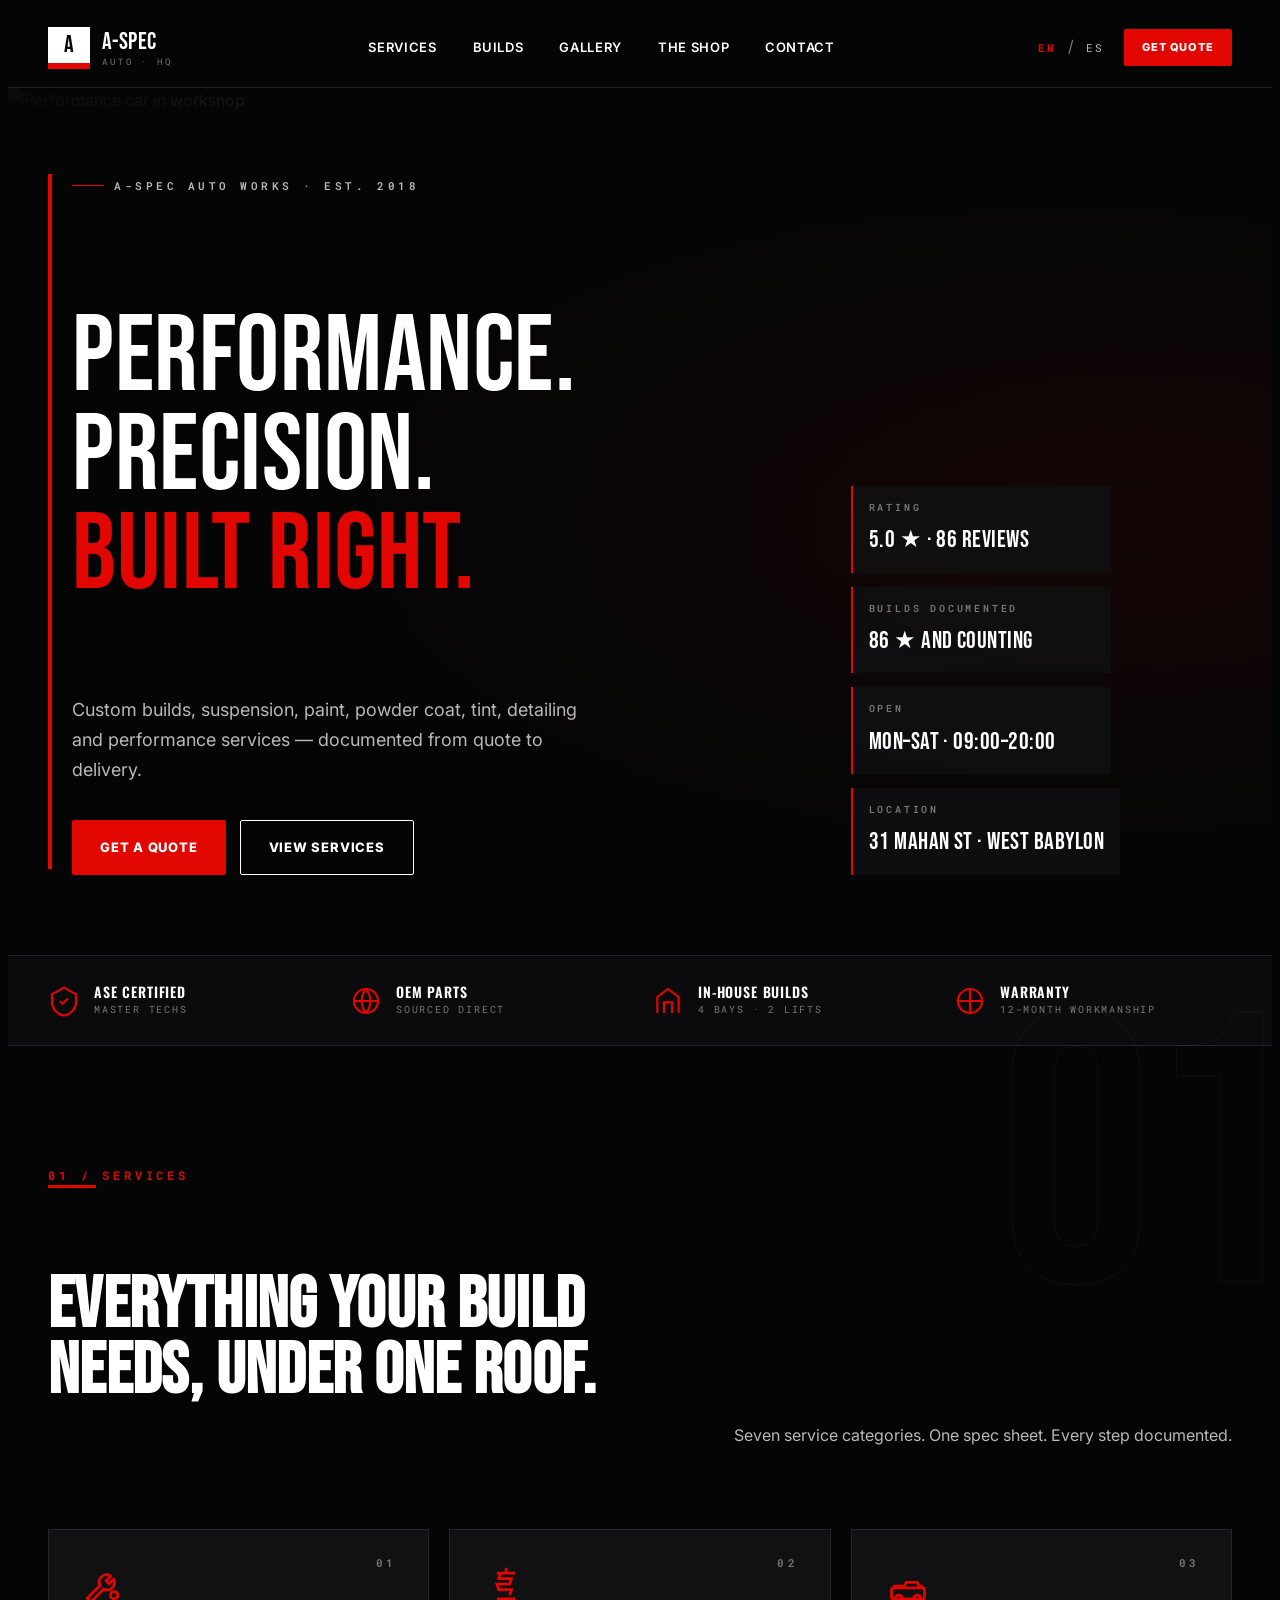
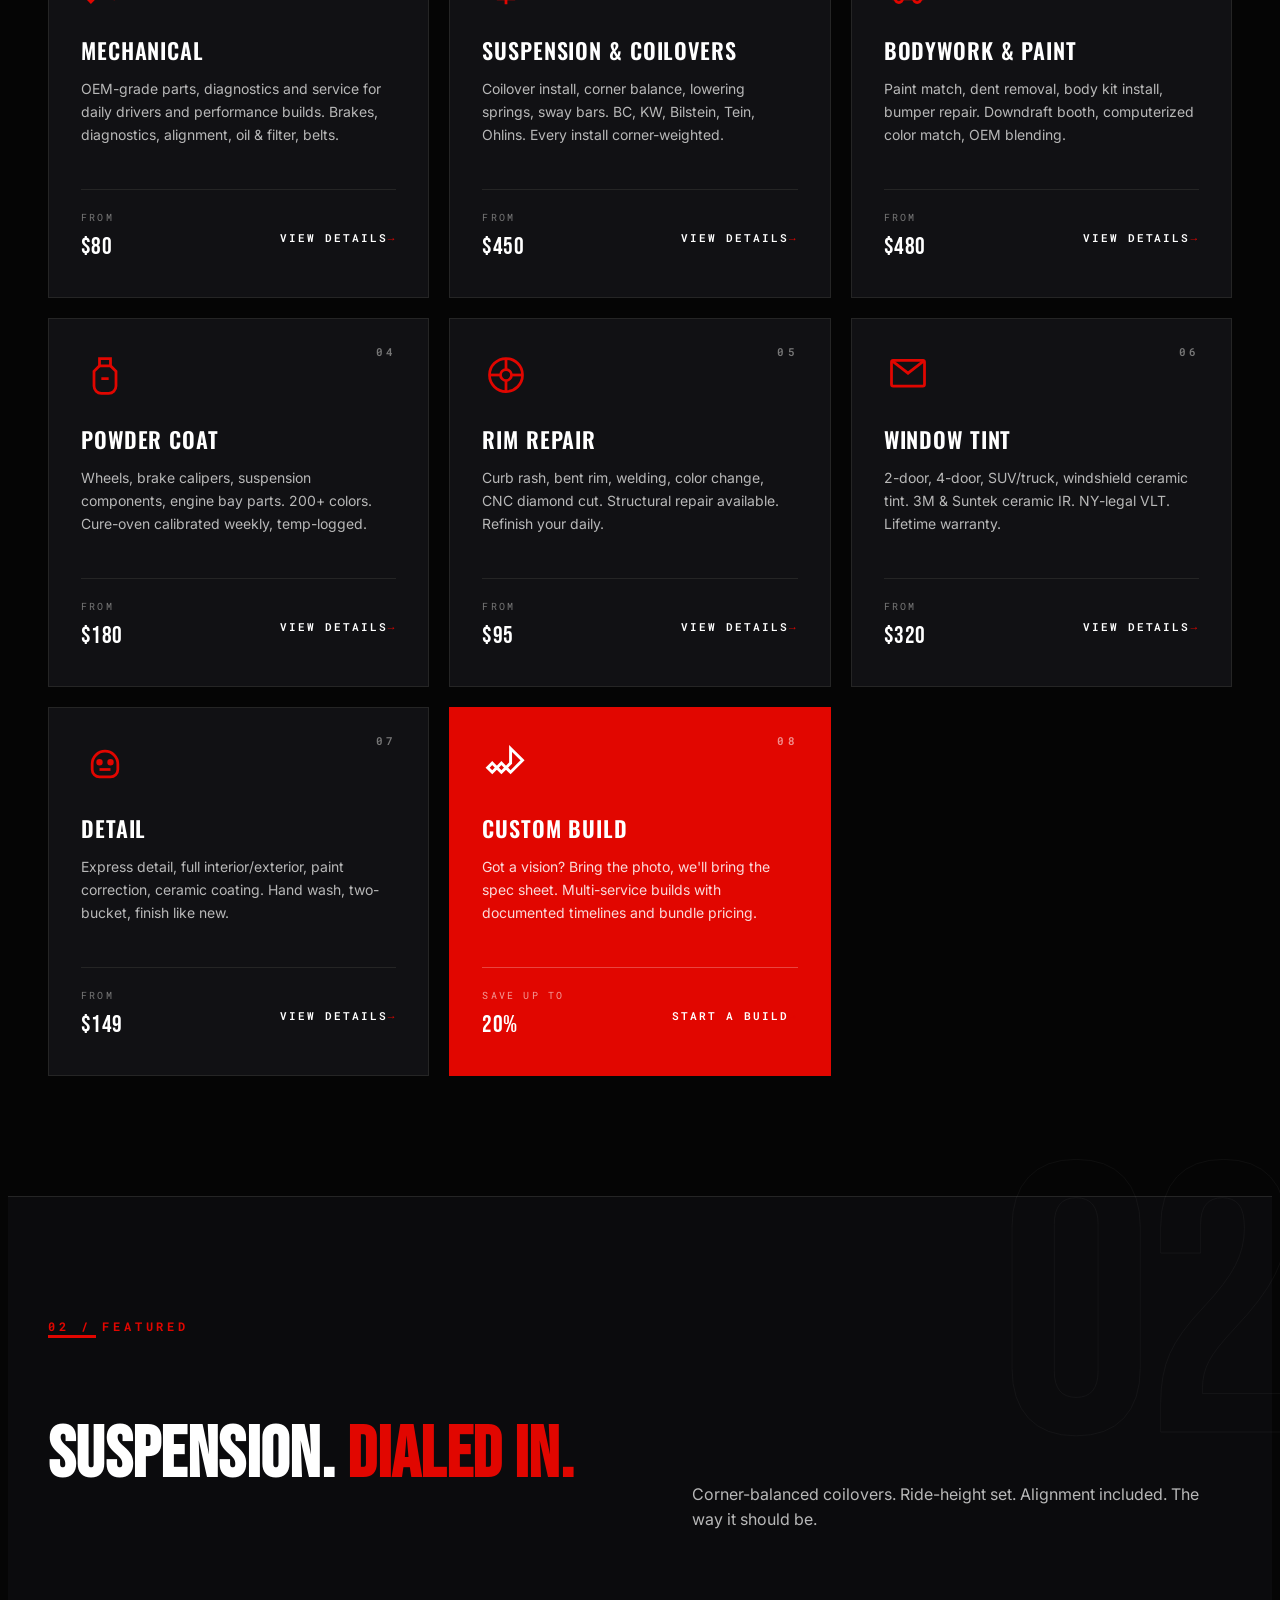
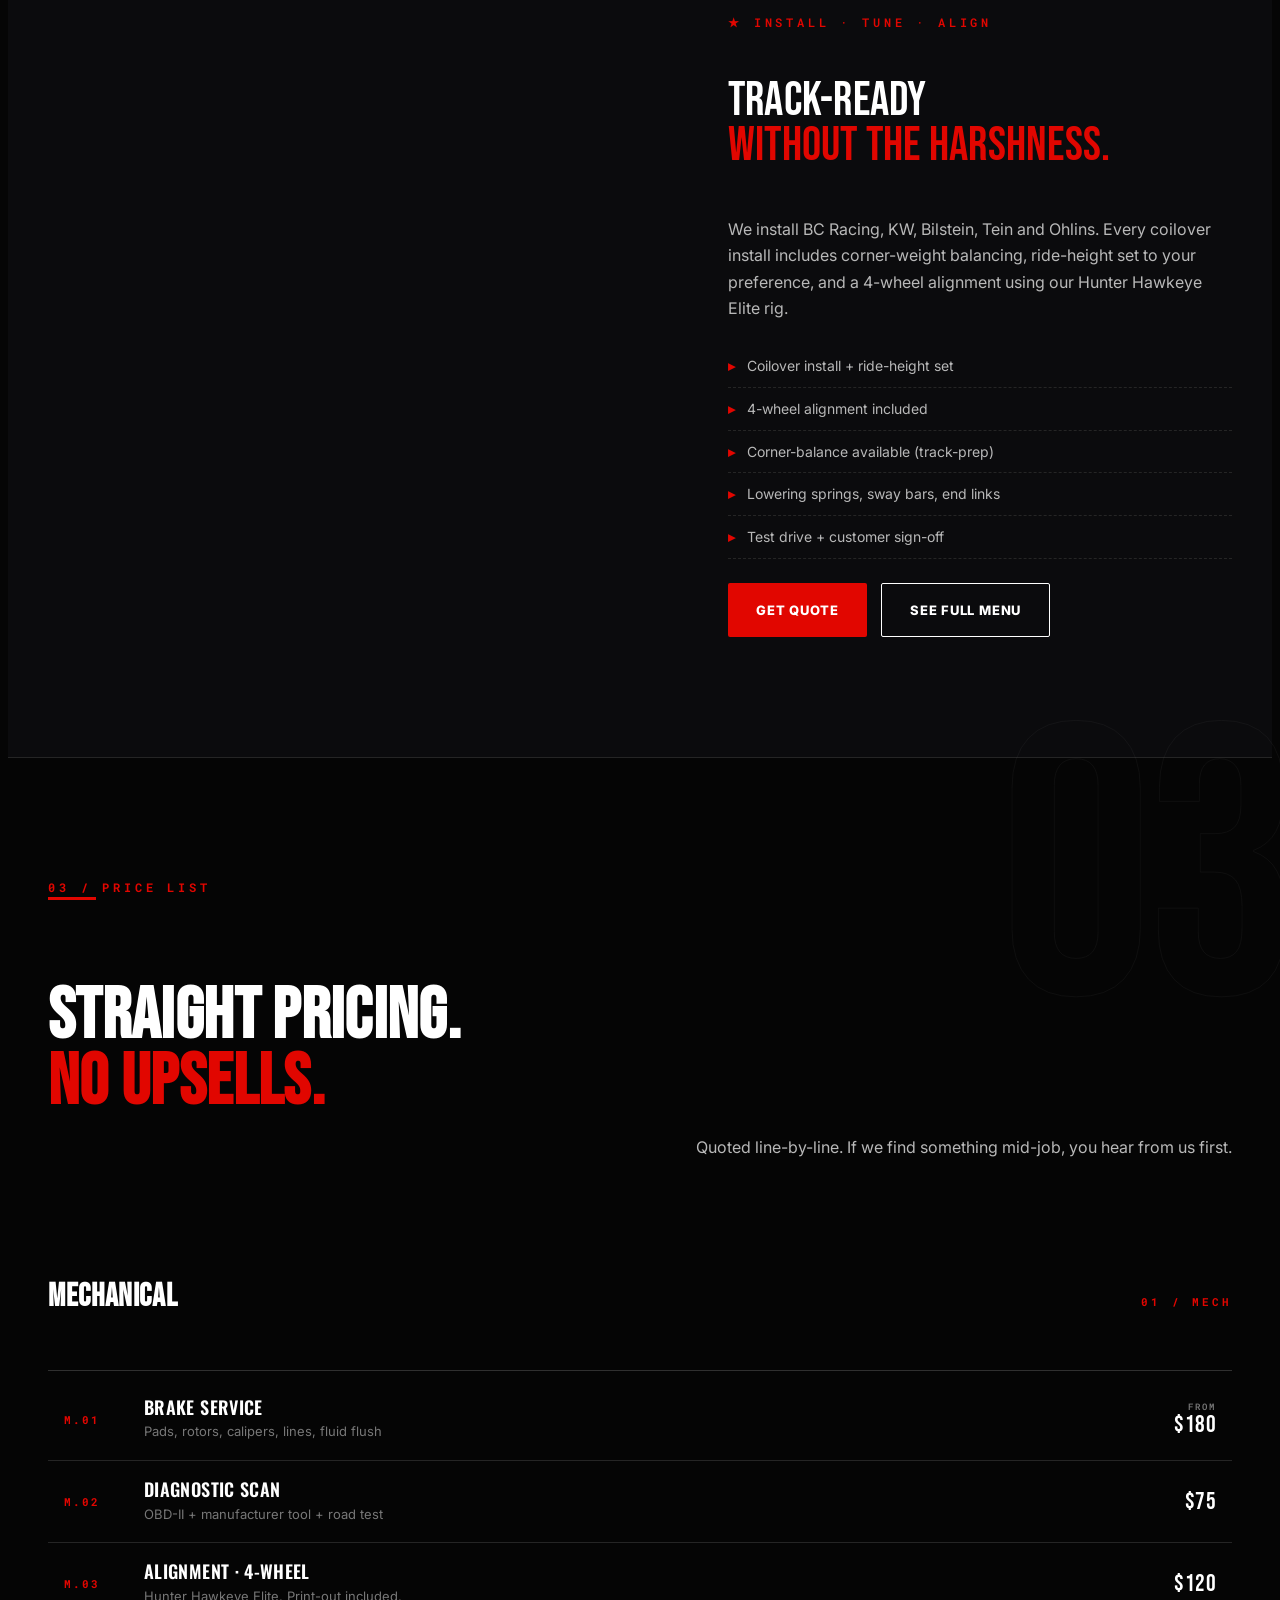
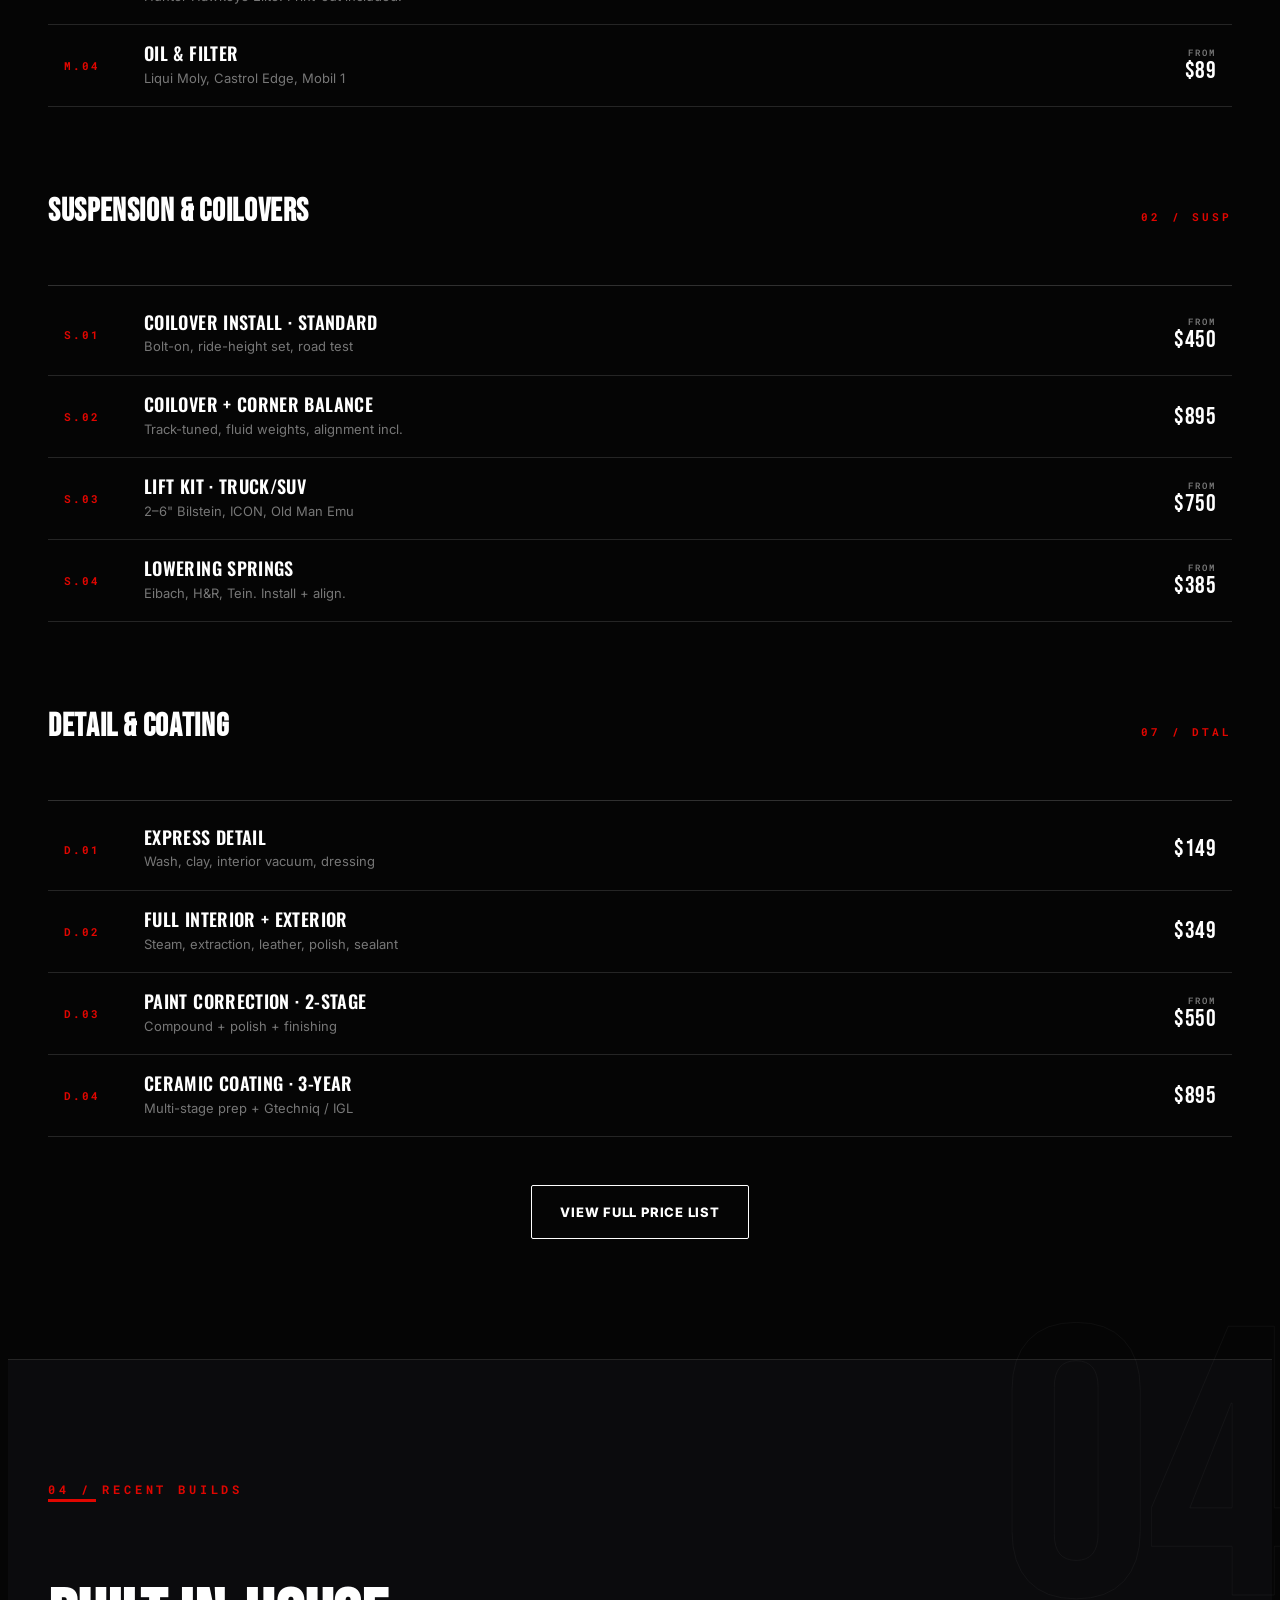
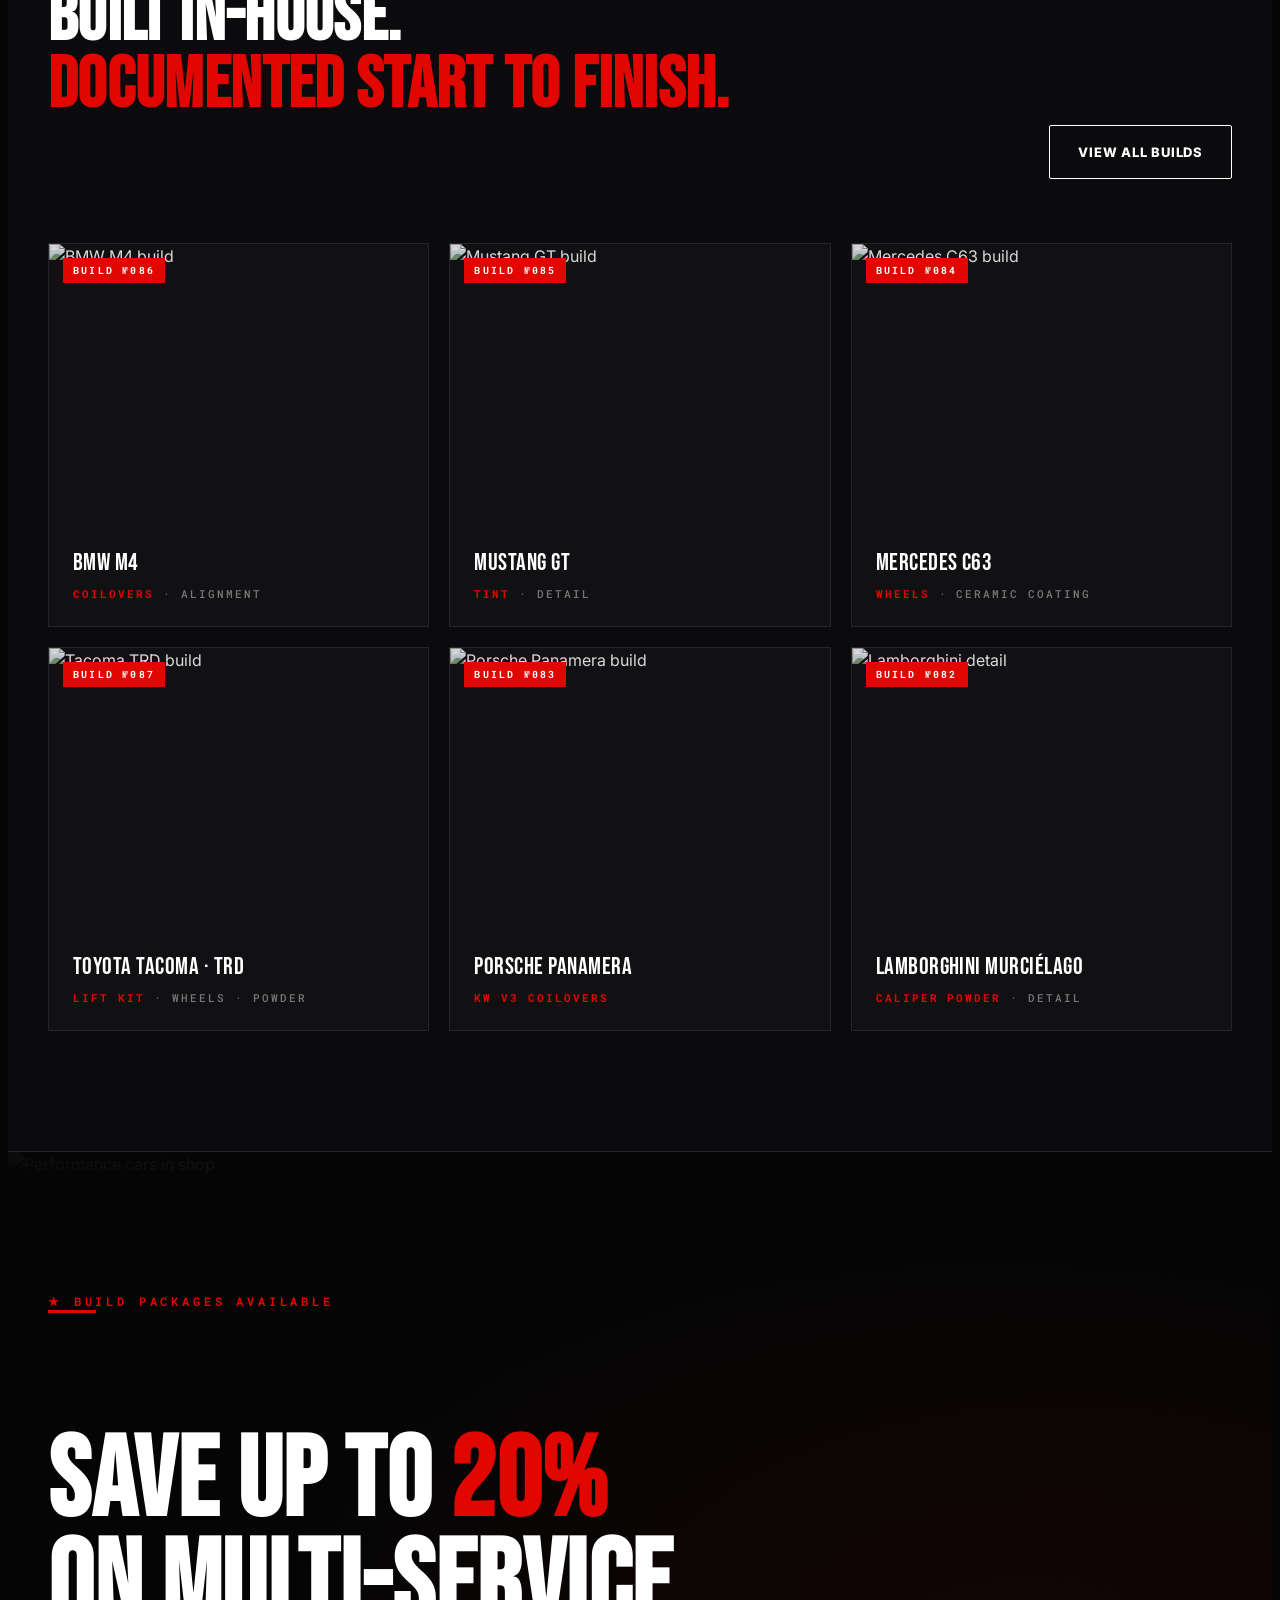
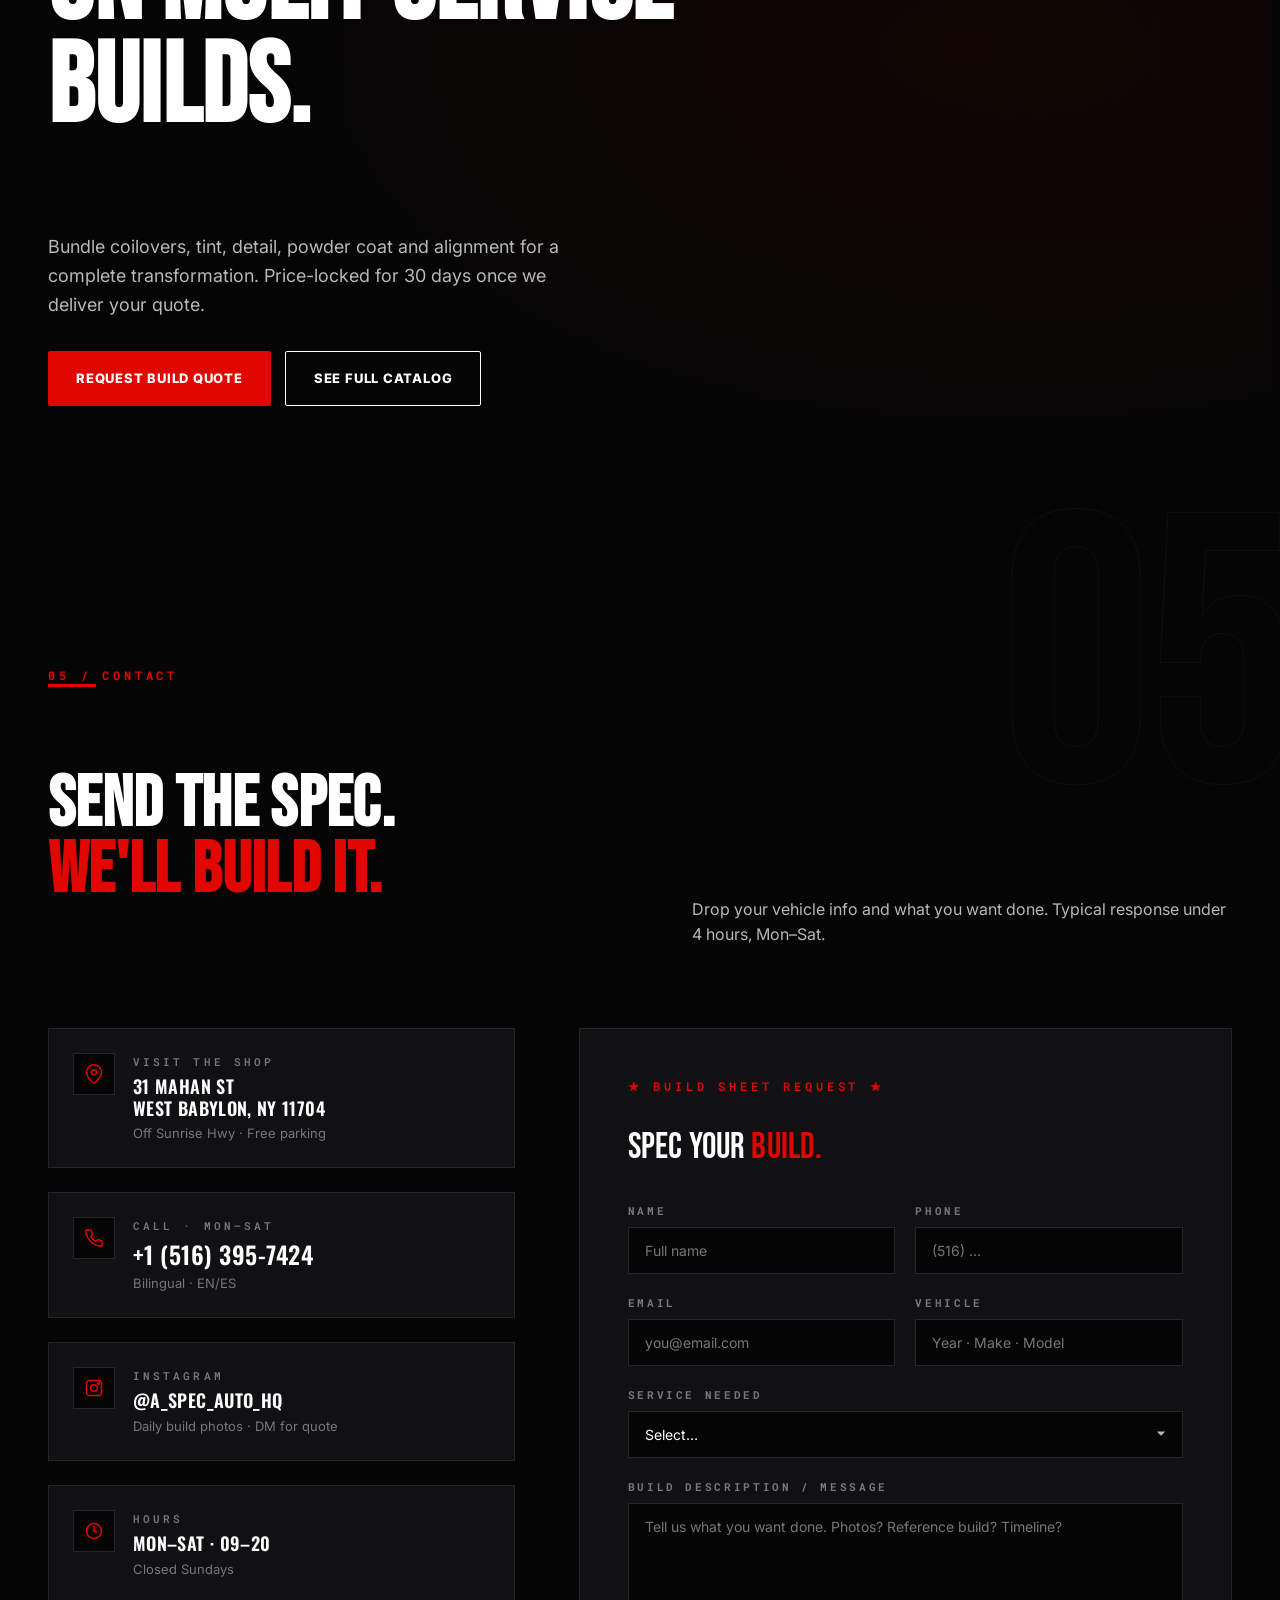
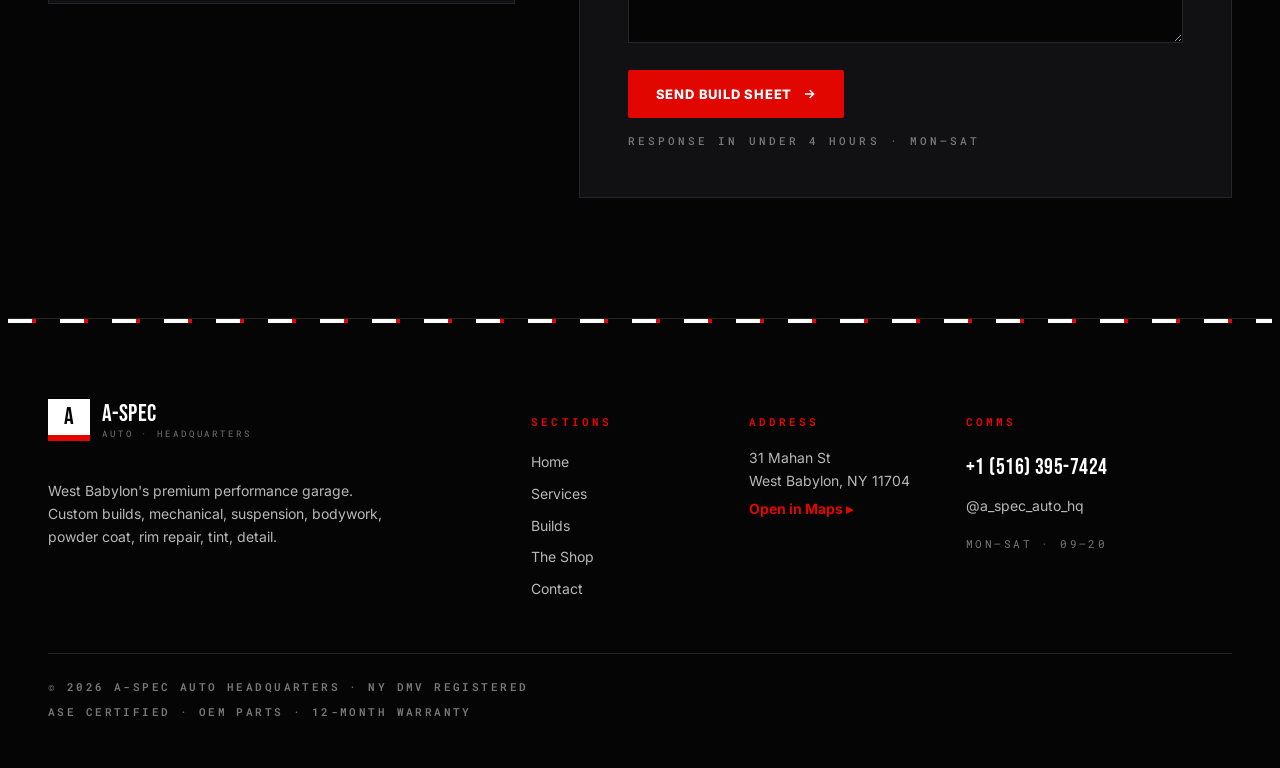
==== commit f30d48c0: "Redesign: premium performance garage — exact brief palette (#050505/#E10600/#FFF), Bebas+Oswald+Inte" ====
--- a/index.html
+++ b/index.html
@@ -4,11 +4,11 @@
 <meta charset="UTF-8" />
 <meta name="viewport" content="width=device-width, initial-scale=1.0" />
 <title>A-Spec Auto HQ · Performance Garage · West Babylon, NY</title>
-<meta name="description" content="A-Spec Auto Headquarters — custom auto work, mechanical, coilovers, bodywork, powder coating, rim repair, window tint, detail. 31 Mahan St, West Babylon NY. (516) 395-7424." />
+<meta name="description" content="A-Spec Auto Headquarters — performance garage in West Babylon, NY. Custom builds, mechanical, suspension, bodywork, powder coat, rim repair, window tint, detail. (516) 395-7424." />
 <link rel="canonical" href="https://aspecautohq.com/">
 <meta property="og:type" content="website">
 <meta property="og:title" content="A-Spec Auto Headquarters · West Babylon, NY">
-<meta property="og:description" content="Built right. Tuned right. Documented.">
+<meta property="og:description" content="Performance. Precision. Built right.">
 <link rel="icon" type="image/svg+xml" href="assets/brand/favicon.svg" />
 
 <script type="application/ld+json">
@@ -18,711 +18,669 @@
 <script src="https://cdn.tailwindcss.com"></script>
 <link rel="preconnect" href="https://fonts.googleapis.com">
 <link rel="preconnect" href="https://fonts.gstatic.com" crossorigin>
-<link href="https://fonts.googleapis.com/css2?family=Inter:wght@400;500;600;700&family=Bebas+Neue&family=Anton&family=Barlow+Condensed:wght@500;600;700;800&family=JetBrains+Mono:wght@400;500;600;700;800&display=swap" rel="stylesheet">
+<link href="https://fonts.googleapis.com/css2?family=Bebas+Neue&family=Oswald:wght@500;600;700&family=Anton&family=Inter:wght@400;500;600;700;800&family=Manrope:wght@400;500;600;700;800&family=Roboto+Mono:wght@400;500;600;700&display=swap" rel="stylesheet">
 <link rel="stylesheet" href="assets/styles.css">
 </head>
 <body>
 
 <div class="scroll-progress"></div>
 
-<!-- Top status bar -->
-<div class="hidden md:block border-b border-[var(--line-2)] relative z-10 bg-black">
-  <div class="max-w-[1500px] mx-auto px-8 py-2 flex items-center justify-between mono text-[.64rem] tracking-[.22em] uppercase">
-    <div class="flex items-center gap-7 text-[var(--paper-3)]">
-      <span class="flex items-center gap-2"><span class="dot dot-live"></span><span style="color:#22c55e;font-weight:800" data-en="OPEN · BAY 1–4" data-es="ABIERTO · BAY 1–4">OPEN · BAY 1–4</span></span>
-      <span class="hidden lg:inline">31 MAHAN ST · WEST BABYLON · NY 11704</span>
-      <span class="hidden lg:inline text-red" style="font-weight:800;" data-en="★ BILINGÜE · EN/ES ★" data-es="★ BILINGÜE · EN/ES ★">★ BILINGÜE · EN/ES ★</span>
-    </div>
-    <div class="flex items-center gap-6 text-[var(--paper-3)]">
-      <a href="tel:+15163957424" class="hover:text-red transition-colors font-bold">+1 (516) 395-7424</a>
-      <div class="lang-toggle flex items-center gap-1">
-        <button data-lang="en" class="px-2 py-1 hover:text-red transition-colors">EN</button>
-        <span>/</span>
-        <button data-lang="es" class="px-2 py-1 hover:text-red transition-colors">ES</button>
-      </div>
-    </div>
-  </div>
-</div>
-
-<!-- NAV -->
-<nav class="sticky top-0 z-40 backdrop-blur-xl bg-black/85 border-b-2 border-[var(--paper)]">
-  <div class="max-w-[1500px] mx-auto px-6 md:px-10 py-4 flex items-center justify-between">
-    <a href="index.html" class="flex items-center gap-3 group">
-      <!-- Logo: checker + red bar -->
-      <svg viewBox="0 0 56 56" class="w-12 h-12">
-        <rect width="56" height="56" fill="#000"/>
-        <g transform="translate(8 8)">
-          <rect x="0" y="0" width="8" height="8" fill="#fff"/>
-          <rect x="16" y="0" width="8" height="8" fill="#fff"/>
-          <rect x="32" y="0" width="8" height="8" fill="#fff"/>
-          <rect x="8" y="8" width="8" height="8" fill="#fff"/>
-          <rect x="24" y="8" width="8" height="8" fill="#fff"/>
-          <rect x="0" y="16" width="8" height="8" fill="#fff"/>
-          <rect x="16" y="16" width="8" height="8" fill="#fff"/>
-          <rect x="32" y="16" width="8" height="8" fill="#fff"/>
-          <rect x="8" y="24" width="8" height="8" fill="#fff"/>
-          <rect x="24" y="24" width="8" height="8" fill="#fff"/>
-          <rect x="0" y="32" width="8" height="8" fill="#fff"/>
-          <rect x="16" y="32" width="8" height="8" fill="#fff"/>
-          <rect x="32" y="32" width="8" height="8" fill="#fff"/>
-        </g>
-        <rect x="0" y="48" width="56" height="8" fill="#e10600"/>
-      </svg>
-      <div>
-        <div class="display text-2xl md:text-3xl tracking-tight">A-Spec</div>
-        <div class="tech text-[.55rem] tracking-[.32em] uppercase text-red" style="font-weight:800">AUTO · HQ ★ NY</div>
-      </div>
+<!-- ============ HEADER ============ -->
+<header class="site-header">
+  <div class="inner">
+    <a href="index.html" class="logo">
+      <span class="logo-mark"><span>A</span></span>
+      <span class="logo-text">
+        <span class="l1">A-Spec</span>
+        <span class="l2">AUTO · HQ</span>
+      </span>
     </a>
-    <div class="hidden md:flex items-center gap-9">
-      <a href="index.html" class="nav-link active" data-en="Home" data-es="Inicio">Home</a>
-      <a href="services.html" class="nav-link" data-en="Services" data-es="Servicios">Services</a>
-      <a href="builds.html" class="nav-link" data-en="Builds" data-es="Builds">Builds</a>
-      <a href="about.html" class="nav-link" data-en="The Shop" data-es="El Shop">The Shop</a>
-      <a href="contact.html" class="nav-link" data-en="Contact" data-es="Contacto">Contact</a>
-    </div>
-    <div class="flex items-center gap-3">
-      <a href="#" data-open-quote data-magnet class="hidden md:inline-flex btn btn-red !py-3 !px-5 !text-[.66rem]" data-en="Get Quote" data-es="Cotización">Get Quote</a>
-      <button id="menuBtn" class="md:hidden p-2 text-[var(--paper)]"><svg width="24" height="24" viewBox="0 0 24 24" fill="none" stroke="currentColor" stroke-width="2"><line x1="3" y1="7" x2="21" y2="7"/><line x1="3" y1="12" x2="21" y2="12"/><line x1="3" y1="17" x2="21" y2="17"/></svg></button>
-    </div>
-  </div>
-  <div id="menuPanel" class="hidden md:hidden border-t-2 border-[var(--paper)] px-6 py-5 flex flex-col gap-4">
-    <a href="index.html" class="nav-link" data-en="Home" data-es="Inicio">Home</a>
-    <a href="services.html" class="nav-link" data-en="Services" data-es="Servicios">Services</a>
-    <a href="builds.html" class="nav-link" data-en="Builds" data-es="Builds">Builds</a>
-    <a href="about.html" class="nav-link" data-en="The Shop" data-es="El Shop">The Shop</a>
-    <a href="contact.html" class="nav-link" data-en="Contact" data-es="Contacto">Contact</a>
-    <div class="flex items-center gap-3 pt-3 border-t border-[var(--line-2)]">
-      <span class="mono text-[.6rem] tracking-[.22em] uppercase text-[var(--paper-3)]">Lang</span>
-      <div class="lang-toggle flex items-center gap-2 mono text-[.7rem] tracking-[.18em] uppercase">
-        <button data-lang="en">EN</button><span class="text-[var(--paper-3)]">/</span><button data-lang="es">ES</button>
-      </div>
-    </div>
-  </div>
-</nav>
+
+    <nav class="nav-center" aria-label="Primary">
+      <a href="services.html" class="nav-link">Services</a>
+      <a href="builds.html" class="nav-link">Builds</a>
+      <a href="builds.html" class="nav-link">Gallery</a>
+      <a href="about.html" class="nav-link">The Shop</a>
+      <a href="contact.html" class="nav-link">Contact</a>
+    </nav>
+
+    <div class="nav-right">
+      <div class="lang-toggle hidden md:flex items-center gap-1">
+        <button data-lang="en" class="active">EN</button>
+        <span class="text-faint">/</span>
+        <button data-lang="es">ES</button>
+      </div>
+      <a href="#" data-open-quote class="btn btn-red btn-sm hidden md:inline-flex">Get Quote</a>
+      <button id="menuBtn" class="menu-btn" aria-label="Menu">
+        <svg width="22" height="22" viewBox="0 0 24 24" fill="none" stroke="currentColor" stroke-width="2"><line x1="3" y1="6" x2="21" y2="6"/><line x1="3" y1="12" x2="21" y2="12"/><line x1="3" y1="18" x2="21" y2="18"/></svg>
+      </button>
+    </div>
+  </div>
+  <div id="menuPanel" class="menu-panel">
+    <a href="services.html" class="nav-link">Services</a>
+    <a href="builds.html" class="nav-link">Builds</a>
+    <a href="builds.html" class="nav-link">Gallery</a>
+    <a href="about.html" class="nav-link">The Shop</a>
+    <a href="contact.html" class="nav-link">Contact</a>
+    <a href="#" data-open-quote class="btn btn-red btn-sm" style="align-self:flex-start">Get Quote</a>
+  </div>
+</header>
 
 <!-- ============ HERO ============ -->
-<section class="relative overflow-hidden">
-  <!-- halftone dots background -->
-  <div class="absolute inset-0 pat-dots pointer-events-none opacity-70"></div>
-  <!-- diagonal racing stripes (right) -->
-  <div class="hidden md:block absolute top-0 right-0 w-1/3 h-full pat-stripes pointer-events-none opacity-60"></div>
-  <!-- speed lines -->
-  <div class="speed-lines"><span></span><span></span><span></span></div>
-
-  <div class="relative z-10 max-w-[1500px] mx-auto px-6 md:px-10 pt-12 md:pt-16 pb-20 md:pb-24">
-
-    <!-- Top label row -->
-    <div class="reveal flex flex-wrap items-center gap-3 mb-8">
-      <span class="badge">EST · 2018</span>
-      <span class="callout"><span class="dot"></span> 5.0 ★ · 86 BUILDS</span>
-      <span class="callout callout-mag">★ BILINGUAL CREW</span>
-    </div>
-
-    <!-- MAIN POSTER GRID -->
-    <div class="grid lg:grid-cols-12 gap-8 lg:gap-12 items-start">
-
-      <!-- LEFT: type stack -->
-      <div class="lg:col-span-7">
-
-        <!-- Massive italic title -->
-        <h1 class="hero-title display leading-[.86]">
-          <span class="split-line"><span data-en="BUILT" data-es="HECHO">BUILT</span></span>
-          <span class="split-line"><span class="display-italic" style="color:var(--red)" data-en="FAST." data-es="RÁPIDO.">FAST.</span></span>
-          <span class="split-line"><span data-en="TUNED" data-es="AFINADO">TUNED</span></span>
-          <span class="split-line"><span class="outline-text" data-en="RIGHT." data-es="BIEN.">RIGHT.</span></span>
-        </h1>
-
-        <div class="tick-strip my-10 max-w-2xl"></div>
-
-        <p class="max-w-xl text-[var(--paper-2)] text-base md:text-lg leading-relaxed mb-9 font-light"
-           data-en="A-Spec Auto Headquarters is West Babylon's full-spec performance shop. Coilovers, bodywork, paint, powder coat, rim repair, window tint, detail — every car spec-sheeted, every step documented."
-           data-es="A-Spec Auto Headquarters es el shop de performance de West Babylon. Coilovers, carrocería, pintura, powder coat, rines, polarizado, detallado — cada auto con ficha técnica, cada paso documentado.">
-          A-Spec Auto Headquarters is West Babylon's full-spec performance shop. Coilovers, bodywork, paint, powder coat, rim repair, window tint, detail — every car spec-sheeted, every step documented.
+<section class="hero">
+  <div class="hero-bg">
+    <img src="https://images.unsplash.com/photo-1626668893632-6f3a4466d22f?auto=format&fit=crop&w=2200&q=85" alt="Performance car in workshop" />
+  </div>
+  <div class="hero-overlay"></div>
+
+  <div class="hero-content">
+    <div class="hero-bar reveal-stagger">
+      <div class="hero-tag" data-en="A-SPEC AUTO WORKS · EST. 2018" data-es="A-SPEC AUTO WORKS · EST. 2018">A-SPEC AUTO WORKS · EST. 2018</div>
+      <h1 class="hero-title">
+        <span class="split-line"><span data-en="Performance." data-es="Performance.">Performance.</span></span>
+        <span class="split-line"><span data-en="Precision." data-es="Precisión.">Precision.</span></span>
+        <span class="split-line"><span style="color:var(--red)" data-en="Built right." data-es="Bien hecho.">Built right.</span></span>
+      </h1>
+      <p class="hero-sub"
+         data-en="Custom builds, suspension, paint, powder coat, tint, detailing and performance services — documented from quote to delivery."
+         data-es="Custom builds, suspensión, pintura, powder coat, polarizado, detallado y servicios de performance — documentado de cotización a entrega.">
+        Custom builds, suspension, paint, powder coat, tint, detailing and performance services — documented from quote to delivery.
+      </p>
+      <div class="hero-cta">
+        <a href="#" data-open-quote class="btn btn-red" data-en="Get a Quote" data-es="Pedir Cotización">Get a Quote</a>
+        <a href="#services" class="btn btn-line" data-en="View Services" data-es="Ver Servicios">View Services</a>
+      </div>
+    </div>
+
+    <aside class="hero-side reveal">
+      <div class="hero-spec"><span class="k">Rating</span><span class="v">5.0 ★ · 86 Reviews</span></div>
+      <div class="hero-spec"><span class="k">Builds Documented</span><span class="v">86 ★ and counting</span></div>
+      <div class="hero-spec"><span class="k">Open</span><span class="v">Mon–Sat · 09:00–20:00</span></div>
+      <div class="hero-spec"><span class="k">Location</span><span class="v">31 Mahan St · West Babylon</span></div>
+    </aside>
+  </div>
+</section>
+
+<!-- ============ TRUST BAR ============ -->
+<section class="trust-bar">
+  <div class="row reveal-stagger">
+    <div class="trust-item">
+      <svg width="32" height="32" viewBox="0 0 24 24" fill="none" stroke="currentColor" stroke-width="1.6"><path d="M12 2L3 7v6c0 5 4 9 9 10 5-1 9-5 9-10V7l-9-5z"/><path d="m9 12 2 2 4-4"/></svg>
+      <div><div class="t" data-en="ASE Certified" data-es="Certificado ASE">ASE Certified</div><div class="d">Master Techs</div></div>
+    </div>
+    <div class="trust-item">
+      <svg width="32" height="32" viewBox="0 0 24 24" fill="none" stroke="currentColor" stroke-width="1.6"><circle cx="12" cy="12" r="9"/><path d="M3 12h18M12 3a14 14 0 0 1 0 18M12 3a14 14 0 0 0 0 18"/></svg>
+      <div><div class="t" data-en="OEM Parts" data-es="Partes OEM">OEM Parts</div><div class="d" data-en="Sourced direct" data-es="Directo de fábrica">Sourced direct</div></div>
+    </div>
+    <div class="trust-item">
+      <svg width="32" height="32" viewBox="0 0 24 24" fill="none" stroke="currentColor" stroke-width="1.6"><path d="M4 21V9l8-6 8 6v12"/><path d="M9 21v-8h6v8"/></svg>
+      <div><div class="t" data-en="In-House Builds" data-es="Builds in-house">In-House Builds</div><div class="d" data-en="4 bays · 2 lifts" data-es="4 bahías · 2 elevadores">4 bays · 2 lifts</div></div>
+    </div>
+    <div class="trust-item">
+      <svg width="32" height="32" viewBox="0 0 24 24" fill="none" stroke="currentColor" stroke-width="1.6"><path d="M12 2v20M2 12h20"/><circle cx="12" cy="12" r="9"/></svg>
+      <div><div class="t" data-en="Warranty" data-es="Garantía">Warranty</div><div class="d" data-en="12-month workmanship" data-es="12 meses de mano de obra">12-month workmanship</div></div>
+    </div>
+  </div>
+</section>
+
+<!-- ============ SERVICES OVERVIEW ============ -->
+<section id="services" class="section">
+  <div class="section-bgnum">01</div>
+  <div class="wrap">
+    <div class="section-head reveal">
+      <div>
+        <div class="section-num">01 / SERVICES</div>
+        <span class="red-bar mt-3"></span>
+        <h2 class="section-title">
+          <span data-en="Everything your build" data-es="Todo lo que tu build">Everything your build</span><br>
+          <span data-en="needs, under one roof." data-es="necesita, bajo un techo.">needs, <span class="text-red" data-en="under one roof." data-es="bajo un techo.">under one roof.</span></span>
+        </h2>
+      </div>
+      <p class="section-sub" data-en="Seven service categories. One spec sheet. Every step documented." data-es="Siete categorías de servicio. Una ficha técnica. Cada paso documentado.">Seven service categories. One spec sheet. Every step documented.</p>
+    </div>
+
+    <div class="svc-grid reveal-stagger">
+      <a href="services.html#mechanical" class="svc-card">
+        <span class="num">01</span>
+        <div class="icon">
+          <svg width="44" height="44" viewBox="0 0 24 24" fill="none" stroke="currentColor" stroke-width="1.5"><path d="M14.7 6.3a4 4 0 0 0-5.4 5.4l-7 7 2 2 7-7a4 4 0 0 0 5.4-5.4l-2.5 2.5-1.6-1.6 2.5-2.5z"/><circle cx="17" cy="17" r="2"/></svg>
+        </div>
+        <h3 data-en="Mechanical" data-es="Mecánica">Mechanical</h3>
+        <p data-en="OEM-grade parts, diagnostics and service for daily drivers and performance builds. Brakes, diagnostics, alignment, oil & filter, belts." data-es="Partes OEM, diagnóstico y servicio para autos diarios y builds de performance. Frenos, diagnóstico, alineación, aceite, correas.">OEM-grade parts, diagnostics and service for daily drivers and performance builds. Brakes, diagnostics, alignment, oil & filter, belts.</p>
+        <div class="meta">
+          <div class="price"><span>FROM</span>$80</div>
+          <div class="view" data-en="View Details" data-es="Ver Detalles">View Details</div>
+        </div>
+      </a>
+
+      <a href="services.html#suspension" class="svc-card">
+        <span class="num">02</span>
+        <div class="icon">
+          <svg width="44" height="44" viewBox="0 0 24 24" fill="none" stroke="currentColor" stroke-width="1.5"><path d="M12 2v3M12 19v3"/><path d="M7 5h10M7 19h10"/><path d="M9 5l-1 3 7 0-1 3 -7 0 1 3 7 0-1 3"/></svg>
+        </div>
+        <h3 data-en="Suspension & Coilovers" data-es="Suspensión y Coilovers">Suspension & Coilovers</h3>
+        <p data-en="Coilover install, corner balance, lowering springs, sway bars. BC, KW, Bilstein, Tein, Ohlins. Every install corner-weighted." data-es="Instalación de coilover, corner balance, springs, barras estabilizadoras. BC, KW, Bilstein, Tein, Ohlins. Cada instalación con balanceo.">Coilover install, corner balance, lowering springs, sway bars. BC, KW, Bilstein, Tein, Ohlins. Every install corner-weighted.</p>
+        <div class="meta">
+          <div class="price"><span>FROM</span>$450</div>
+          <div class="view" data-en="View Details" data-es="Ver Detalles">View Details</div>
+        </div>
+      </a>
+
+      <a href="services.html#bodywork" class="svc-card">
+        <span class="num">03</span>
+        <div class="icon">
+          <svg width="44" height="44" viewBox="0 0 24 24" fill="none" stroke="currentColor" stroke-width="1.5"><path d="M4 12h6l1-2h6l1 2h2"/><rect x="3" y="13" width="18" height="6" rx="1"/><circle cx="7" cy="19" r="2"/><circle cx="17" cy="19" r="2"/></svg>
+        </div>
+        <h3 data-en="Bodywork & Paint" data-es="Carrocería y Pintura">Bodywork & Paint</h3>
+        <p data-en="Paint match, dent removal, body kit install, bumper repair. Downdraft booth, computerized color match, OEM blending." data-es="Color match, abolladuras, body kit, bumper. Cabina downdraft, color computarizado, mezcla OEM.">Paint match, dent removal, body kit install, bumper repair. Downdraft booth, computerized color match, OEM blending.</p>
+        <div class="meta">
+          <div class="price"><span>FROM</span>$480</div>
+          <div class="view" data-en="View Details" data-es="Ver Detalles">View Details</div>
+        </div>
+      </a>
+
+      <a href="services.html#powder" class="svc-card">
+        <span class="num">04</span>
+        <div class="icon">
+          <svg width="44" height="44" viewBox="0 0 24 24" fill="none" stroke="currentColor" stroke-width="1.5"><path d="M9 3h6v4l3 3v8a4 4 0 0 1-4 4h-4a4 4 0 0 1-4-4v-8l3-3z"/><path d="M9 7h6M10 14h4"/></svg>
+        </div>
+        <h3 data-en="Powder Coat" data-es="Powder Coat">Powder Coat</h3>
+        <p data-en="Wheels, brake calipers, suspension components, engine bay parts. 200+ colors. Cure-oven calibrated weekly, temp-logged." data-es="Rines, calipers, componentes de suspensión, partes del motor. 200+ colores. Horno calibrado semanalmente, temp loggeada.">Wheels, brake calipers, suspension components, engine bay parts. 200+ colors. Cure-oven calibrated weekly, temp-logged.</p>
+        <div class="meta">
+          <div class="price"><span>FROM</span>$180</div>
+          <div class="view" data-en="View Details" data-es="Ver Detalles">View Details</div>
+        </div>
+      </a>
+
+      <a href="services.html#rim" class="svc-card">
+        <span class="num">05</span>
+        <div class="icon">
+          <svg width="44" height="44" viewBox="0 0 24 24" fill="none" stroke="currentColor" stroke-width="1.5"><circle cx="12" cy="12" r="9"/><circle cx="12" cy="12" r="3"/><line x1="12" y1="3" x2="12" y2="9"/><line x1="12" y1="15" x2="12" y2="21"/><line x1="3" y1="12" x2="9" y2="12"/><line x1="15" y1="12" x2="21" y2="12"/></svg>
+        </div>
+        <h3 data-en="Rim Repair" data-es="Reparación de Rines">Rim Repair</h3>
+        <p data-en="Curb rash, bent rim, welding, color change, CNC diamond cut. Structural repair available. Refinish your daily." data-es="Raspaduras, rines doblados, soldadura, cambio de color, CNC diamond cut. Reparación estructural. Refresca tu daily.">Curb rash, bent rim, welding, color change, CNC diamond cut. Structural repair available. Refinish your daily.</p>
+        <div class="meta">
+          <div class="price"><span>FROM</span>$95</div>
+          <div class="view" data-en="View Details" data-es="Ver Detalles">View Details</div>
+        </div>
+      </a>
+
+      <a href="services.html#tint" class="svc-card">
+        <span class="num">06</span>
+        <div class="icon">
+          <svg width="44" height="44" viewBox="0 0 24 24" fill="none" stroke="currentColor" stroke-width="1.5"><rect x="3" y="4" width="18" height="14" rx="1"/><path d="M3 4l9 7 9-7"/></svg>
+        </div>
+        <h3 data-en="Window Tint" data-es="Polarizado">Window Tint</h3>
+        <p data-en="2-door, 4-door, SUV/truck, windshield ceramic tint. 3M & Suntek ceramic IR. NY-legal VLT. Lifetime warranty." data-es="2 puertas, 4 puertas, SUV/troca, parabrisas cerámico. 3M y Suntek cerámico IR. VLT legal en NY. Garantía de por vida.">2-door, 4-door, SUV/truck, windshield ceramic tint. 3M & Suntek ceramic IR. NY-legal VLT. Lifetime warranty.</p>
+        <div class="meta">
+          <div class="price"><span>FROM</span>$320</div>
+          <div class="view" data-en="View Details" data-es="Ver Detalles">View Details</div>
+        </div>
+      </a>
+
+      <a href="services.html#detail" class="svc-card">
+        <span class="num">07</span>
+        <div class="icon">
+          <svg width="44" height="44" viewBox="0 0 24 24" fill="none" stroke="currentColor" stroke-width="1.5"><path d="M5 12a7 7 0 1 1 14 0v3a4 4 0 0 1-4 4H9a4 4 0 0 1-4-4v-3z"/><path d="M9 15h6"/><circle cx="9" cy="11" r="1" fill="currentColor"/><circle cx="15" cy="11" r="1" fill="currentColor"/></svg>
+        </div>
+        <h3 data-en="Detail" data-es="Detallado">Detail</h3>
+        <p data-en="Express detail, full interior/exterior, paint correction, ceramic coating. Hand wash, two-bucket, finish like new." data-es="Express detail, full interior/exterior, corrección de pintura, cerámico. Lavado a mano, dos cubetas, acabado de showroom.">Express detail, full interior/exterior, paint correction, ceramic coating. Hand wash, two-bucket, finish like new.</p>
+        <div class="meta">
+          <div class="price"><span>FROM</span>$149</div>
+          <div class="view" data-en="View Details" data-es="Ver Detalles">View Details</div>
+        </div>
+      </a>
+
+      <a href="#" data-open-quote class="svc-card" style="background:var(--red);border-color:var(--red);">
+        <span class="num" style="color:rgba(255,255,255,.55)">08</span>
+        <div class="icon" style="color:#fff">
+          <svg width="44" height="44" viewBox="0 0 24 24" fill="none" stroke="currentColor" stroke-width="1.6"><path d="M14.5 3.5L21 10l-6.5 6.5L12 14l-2.5 2.5L7 14l-2.5 2.5L2 14l2.5-2.5L7 14l2.5-2.5L12 14l2.5-2.5z"/></svg>
+        </div>
+        <h3 style="color:#fff" data-en="Custom Build" data-es="Build Custom">Custom Build</h3>
+        <p style="color:rgba(255,255,255,.85)" data-en="Got a vision? Bring the photo, we'll bring the spec sheet. Multi-service builds with documented timelines and bundle pricing." data-es="¿Tienes una visión? Trae la foto, hacemos la build sheet. Builds multi-servicio con timeline documentado y precios bundle.">Got a vision? Bring the photo, we'll bring the spec sheet. Multi-service builds with documented timelines and bundle pricing.</p>
+        <div class="meta" style="border-top-color:rgba(255,255,255,.25)">
+          <div class="price" style="color:#fff"><span style="color:rgba(255,255,255,.6)">SAVE UP TO</span>20%</div>
+          <div class="view" style="color:#fff" data-en="Start a Build" data-es="Empezar Build">Start a Build</div>
+        </div>
+      </a>
+    </div>
+  </div>
+</section>
+
+<!-- ============ FEATURED SERVICE — Suspension ============ -->
+<section class="section feature" style="background:var(--bg-2);border-top:1px solid var(--border);border-bottom:1px solid var(--border);">
+  <div class="section-bgnum">02</div>
+  <div class="wrap">
+    <div class="section-head reveal">
+      <div>
+        <div class="section-num">02 / FEATURED</div>
+        <span class="red-bar mt-3"></span>
+        <h2 class="section-title">
+          <span data-en="Suspension." data-es="Suspensión.">Suspension.</span> <span class="text-red" data-en="Dialed in." data-es="Calibrada.">Dialed in.</span>
+        </h2>
+      </div>
+      <p class="section-sub" data-en="Corner-balanced coilovers. Ride-height set. Alignment included. The way it should be." data-es="Coilovers con corner balance. Altura ajustada. Alineación incluida. Como debe ser.">Corner-balanced coilovers. Ride-height set. Alignment included. The way it should be.</p>
+    </div>
+
+    <div class="feature-grid">
+      <div class="feature-img reveal clip-reveal">
+        <img src="https://images.unsplash.com/photo-1606664515524-ed2f786a0bd6?auto=format&fit=crop&w=1600&q=85" alt="Performance suspension build" />
+        <div class="badge-pos">FEATURED · 02</div>
+        <div class="num-pos">02</div>
+      </div>
+
+      <div class="reveal">
+        <div class="eyebrow">★ INSTALL · TUNE · ALIGN</div>
+        <h3 class="display mt-3" style="font-size:48px;line-height:.92">
+          <span data-en="Track-ready" data-es="Track-ready">Track-ready</span><br>
+          <span class="text-red" data-en="without the harshness." data-es="sin la dureza.">without the harshness.</span>
+        </h3>
+        <p style="font-size:16px;color:var(--paper-2);margin-top:18px;line-height:1.65"
+           data-en="We install BC Racing, KW, Bilstein, Tein and Ohlins. Every coilover install includes corner-weight balancing, ride-height set to your preference, and a 4-wheel alignment using our Hunter Hawkeye Elite rig."
+           data-es="Instalamos BC Racing, KW, Bilstein, Tein y Ohlins. Cada coilover incluye corner-weight balancing, altura a tu preferencia y alineación 4 ruedas en el Hunter Hawkeye Elite.">
+          We install BC Racing, KW, Bilstein, Tein and Ohlins. Every coilover install includes corner-weight balancing, ride-height set to your preference, and a 4-wheel alignment using our Hunter Hawkeye Elite rig.
         </p>
 
-        <div class="flex flex-col sm:flex-row gap-3">
-          <a href="#" data-open-quote data-magnet class="btn btn-red">
-            <span data-en="Request spec sheet" data-es="Pedir ficha técnica">Request spec sheet</span>
-            <svg width="14" height="14" viewBox="0 0 24 24" fill="none" stroke="currentColor" stroke-width="2.5"><path d="M5 12h14M13 5l7 7-7 7"/></svg>
-          </a>
-          <a href="tel:+15163957424" class="btn btn-line">+1 (516) 395-7424</a>
-        </div>
-      </div>
-
-      <!-- RIGHT: Sports car illustration -->
-      <div class="lg:col-span-5 relative">
-
-        <!-- Halftone dot accent behind car -->
-        <div class="absolute -top-6 -right-4 w-40 h-40 pat-dots-red pointer-events-none opacity-80"></div>
-        <!-- Caution stripe accent -->
-        <div class="hidden md:block absolute -bottom-2 -left-6 w-24 h-24 pointer-events-none opacity-30" style="background:repeating-linear-gradient(135deg,#e10600 0,#e10600 8px,#000 8px,#000 16px);clip-path:circle(50%);"></div>
-
-        <!-- The car illustration -->
-        <svg viewBox="0 0 600 380" class="w-full h-auto relative z-10">
-          <!-- Outer rectangle / poster frame -->
-          <rect x="2" y="2" width="596" height="376" fill="none" stroke="#fff" stroke-width="2"/>
-
-          <!-- Mini ticks frame -->
-          <g stroke="#fff" stroke-width="1.5">
-            <line x1="2" y1="20" x2="14" y2="20"/>
-            <line x1="586" y1="20" x2="598" y2="20"/>
-            <line x1="2" y1="360" x2="14" y2="360"/>
-            <line x1="586" y1="360" x2="598" y2="360"/>
-            <line x1="20" y1="2" x2="20" y2="14"/>
-            <line x1="580" y1="2" x2="580" y2="14"/>
-            <line x1="20" y1="366" x2="20" y2="378"/>
-            <line x1="580" y1="366" x2="580" y2="378"/>
-          </g>
-
-          <!-- Corner labels -->
-          <text x="22" y="32" font-family="JetBrains Mono" font-size="9" fill="#e10600" letter-spacing="2" font-weight="700">A-SPEC / 01</text>
-          <text x="578" y="32" font-family="JetBrains Mono" font-size="9" fill="#e10600" text-anchor="end" letter-spacing="2" font-weight="700">PLATE №087</text>
-          <text x="22" y="370" font-family="JetBrains Mono" font-size="9" fill="#fff" letter-spacing="2" font-weight="700">SCALE 1:1</text>
-          <text x="578" y="370" font-family="JetBrains Mono" font-size="9" fill="#fff" text-anchor="end" letter-spacing="2" font-weight="700">★ NY ★ WB ★</text>
-
-          <!-- Decorative grid in background -->
-          <g stroke="rgba(255,255,255,.06)" stroke-width="1">
-            <line x1="100" y1="40" x2="100" y2="340"/>
-            <line x1="200" y1="40" x2="200" y2="340"/>
-            <line x1="300" y1="40" x2="300" y2="340"/>
-            <line x1="400" y1="40" x2="400" y2="340"/>
-            <line x1="500" y1="40" x2="500" y2="340"/>
-            <line x1="40" y1="100" x2="560" y2="100"/>
-            <line x1="40" y1="200" x2="560" y2="200"/>
-            <line x1="40" y1="280" x2="560" y2="280"/>
-          </g>
-
-          <!-- Red ground stripe -->
-          <rect x="40" y="295" width="520" height="3" fill="#e10600"/>
-          <!-- Dashed ground -->
-          <line x1="40" y1="305" x2="560" y2="305" stroke="#fff" stroke-width="1" stroke-dasharray="8 8" opacity=".4"/>
-
-          <!-- Sports car silhouette (monoline drawn) -->
-          <g fill="none" stroke="#fff" stroke-width="2.5" stroke-linecap="round" stroke-linejoin="round">
-            <!-- Body main outline -->
-            <path class="draw-path" d="M 85 290 L 95 275 L 115 270 Q 130 245 165 240 L 215 220 L 280 215 L 360 220 L 420 245 L 470 252 Q 510 258 525 270 L 535 290"/>
-            <!-- Roof -->
-            <path class="draw-path" d="M 195 220 Q 235 175 295 165 Q 360 162 410 175 Q 445 195 440 220"/>
-            <!-- Window line -->
-            <path class="draw-path" d="M 210 225 Q 245 195 290 188 Q 350 188 395 200 Q 420 215 415 225" stroke-width="1.5" opacity=".7"/>
-            <!-- Bottom skirt -->
-            <path class="draw-path" d="M 85 290 L 535 290" stroke-width="2"/>
-            <!-- Hood crease line -->
-            <path class="draw-path" d="M 425 248 L 470 252" stroke-width="1.5" opacity=".7"/>
-            <!-- Front splitter -->
-            <path class="draw-path" d="M 480 285 L 535 290 L 535 295 L 480 295" stroke-width="1.5"/>
-            <!-- Door cut -->
-            <path class="draw-path" d="M 260 220 L 270 290" stroke-width="1.2" opacity=".6"/>
-            <path class="draw-path" d="M 360 220 L 370 290" stroke-width="1.2" opacity=".6"/>
-            <!-- Front headlight -->
-            <path class="draw-path" d="M 495 258 L 525 263" stroke="#e10600" stroke-width="2.5"/>
-            <!-- Side mirror -->
-            <path class="draw-path" d="M 410 200 L 425 195 L 425 207" stroke-width="1.5"/>
-          </g>
-
-          <!-- Wheels — front (right) -->
-          <g transform="translate(465 295)">
-            <!-- Tire -->
-            <circle r="36" fill="#000" stroke="#fff" stroke-width="2.5"/>
-            <!-- Rim -->
-            <g class="wheel-spin">
-              <circle r="26" fill="none" stroke="#fff" stroke-width="1.5" opacity=".5"/>
-              <circle r="6" fill="#e10600"/>
-              <!-- 6 spokes -->
-              <g stroke="#fff" stroke-width="2" stroke-linecap="round">
-                <line x1="0" y1="-26" x2="0" y2="-8"/>
-                <line x1="22.5" y1="-13" x2="6.9" y2="-4"/>
-                <line x1="22.5" y1="13" x2="6.9" y2="4"/>
-                <line x1="0" y1="26" x2="0" y2="8"/>
-                <line x1="-22.5" y1="13" x2="-6.9" y2="4"/>
-                <line x1="-22.5" y1="-13" x2="-6.9" y2="-4"/>
-              </g>
-            </g>
-          </g>
-
-          <!-- Wheels — rear (left) -->
-          <g transform="translate(145 295)">
-            <circle r="36" fill="#000" stroke="#fff" stroke-width="2.5"/>
-            <g class="wheel-spin">
-              <circle r="26" fill="none" stroke="#fff" stroke-width="1.5" opacity=".5"/>
-              <circle r="6" fill="#e10600"/>
-              <g stroke="#fff" stroke-width="2" stroke-linecap="round">
-                <line x1="0" y1="-26" x2="0" y2="-8"/>
-                <line x1="22.5" y1="-13" x2="6.9" y2="-4"/>
-                <line x1="22.5" y1="13" x2="6.9" y2="4"/>
-                <line x1="0" y1="26" x2="0" y2="8"/>
-                <line x1="-22.5" y1="13" x2="-6.9" y2="4"/>
-                <line x1="-22.5" y1="-13" x2="-6.9" y2="-4"/>
-              </g>
-            </g>
-          </g>
-
-          <!-- Dimension callouts -->
-          <!-- top: length -->
-          <g stroke="#e10600" stroke-width="1" fill="none">
-            <line x1="85" y1="135" x2="85" y2="155"/>
-            <line x1="535" y1="135" x2="535" y2="155"/>
-            <line x1="85" y1="145" x2="280" y2="145" stroke-dasharray="3 4"/>
-            <line x1="320" y1="145" x2="535" y2="145" stroke-dasharray="3 4"/>
-          </g>
-          <rect x="280" y="138" width="40" height="14" fill="#e10600"/>
-          <text x="300" y="148" font-family="JetBrains Mono" font-size="9" fill="#fff" font-weight="700" text-anchor="middle">LWB</text>
-
-          <!-- Lower-left dim -->
-          <g stroke="#fff" stroke-width="1" fill="none" opacity=".6">
-            <line x1="45" y1="340" x2="60" y2="340"/>
-            <line x1="50" y1="100" x2="50" y2="200"/>
-            <line x1="42" y1="100" x2="58" y2="100"/>
-            <line x1="42" y1="200" x2="58" y2="200"/>
-          </g>
-          <text x="50" y="155" font-family="JetBrains Mono" font-size="8" fill="#fff" text-anchor="middle" font-weight="600" transform="rotate(-90 50 155)">H ▸ STANCE</text>
-
-          <!-- Build N° banner -->
-          <g transform="translate(300 50)">
-            <rect x="-80" y="-15" width="160" height="30" fill="#e10600"/>
-            <text x="0" y="6" font-family="Anton" font-size="22" fill="#fff" text-anchor="middle" letter-spacing="2">PLATE №087</text>
-          </g>
-        </svg>
-      </div>
-    </div>
-
-    <!-- KPI dash row -->
-    <div class="mt-16 md:mt-24 grid grid-cols-2 md:grid-cols-4 reveal-stagger border-y-2 border-[var(--paper)]">
-      <div class="px-4 py-5 border-r-2 border-[var(--paper)]">
-        <div class="label">★ TOTAL BUILDS</div>
-        <div class="dyno text-5xl md:text-6xl mt-2"><span data-count="86">0</span><span class="text-red">+</span></div>
-      </div>
-      <div class="px-4 py-5 md:border-r-2 border-[var(--paper)]">
-        <div class="label">★ SERVICES</div>
-        <div class="dyno text-5xl md:text-6xl mt-2"><span data-count="14">0</span></div>
-      </div>
-      <div class="px-4 py-5 border-r-2 border-[var(--paper)] border-t-2 md:border-t-0">
-        <div class="label">★ YEARS</div>
-        <div class="dyno text-5xl md:text-6xl mt-2"><span data-count="7">0</span><span class="text-red">y</span></div>
-      </div>
-      <div class="px-4 py-5 border-t-2 md:border-t-0">
-        <div class="label">★ RATING</div>
-        <div class="dyno text-5xl md:text-6xl mt-2"><span data-count="5" data-decimals="1">0</span><span class="text-red">★</span></div>
+        <ul class="feature-list">
+          <li data-en="Coilover install + ride-height set" data-es="Instalación coilover + altura ajustada">Coilover install + ride-height set</li>
+          <li data-en="4-wheel alignment included" data-es="Alineación 4 ruedas incluida">4-wheel alignment included</li>
+          <li data-en="Corner-balance available (track-prep)" data-es="Corner-balance disponible (track-prep)">Corner-balance available (track-prep)</li>
+          <li data-en="Lowering springs, sway bars, end links" data-es="Springs, barras stabilizadoras, end links">Lowering springs, sway bars, end links</li>
+          <li data-en="Test drive + customer sign-off" data-es="Prueba en carretera + firma del cliente">Test drive + customer sign-off</li>
+        </ul>
+
+        <div style="display:flex;gap:14px;flex-wrap:wrap;margin-top:24px">
+          <a href="#" data-open-quote class="btn btn-red" data-en="Get Quote" data-es="Cotizar">Get Quote</a>
+          <a href="services.html#suspension" class="btn btn-line" data-en="See full menu" data-es="Ver menú">See full menu</a>
+        </div>
       </div>
     </div>
   </div>
 </section>
 
-<!-- ============ CHECKER FLAG STRIP ============ -->
-<div class="flag-strip"></div>
-
-<!-- ============ MARQUEE ============ -->
-<section class="py-5 overflow-hidden border-b-2 border-[var(--paper)] bg-black relative z-10">
-  <div class="marquee gap-10 mono text-[.78rem] tracking-[.28em] uppercase whitespace-nowrap font-extrabold">
-    <span class="text-red">▸ COILOVERS</span><span class="text-paper">★</span>
-    <span class="text-paper">▸ SUSPENSION</span><span class="text-red">★</span>
-    <span class="text-red">▸ BODYWORK</span><span class="text-paper">★</span>
-    <span class="text-paper">▸ POWDER COAT</span><span class="text-red">★</span>
-    <span class="text-red">▸ RIM REPAIR</span><span class="text-paper">★</span>
-    <span class="text-paper">▸ WINDOW TINT</span><span class="text-red">★</span>
-    <span class="text-red">▸ DETAIL · CERAMIC</span><span class="text-paper">★</span>
-    <span class="text-paper">▸ MECHANICAL</span><span class="text-red">★</span>
-    <span class="text-red">▸ CUSTOM BUILDS</span><span class="text-paper">★</span>
-    <span class="text-red">▸ COILOVERS</span><span class="text-paper">★</span>
-    <span class="text-paper">▸ SUSPENSION</span><span class="text-red">★</span>
-    <span class="text-red">▸ BODYWORK</span><span class="text-paper">★</span>
-    <span class="text-paper">▸ POWDER COAT</span><span class="text-red">★</span>
-    <span class="text-red">▸ RIM REPAIR</span><span class="text-paper">★</span>
-    <span class="text-paper">▸ WINDOW TINT</span><span class="text-red">★</span>
-    <span class="text-red">▸ DETAIL · CERAMIC</span><span class="text-paper">★</span>
-    <span class="text-paper">▸ MECHANICAL</span><span class="text-red">★</span>
-    <span class="text-red">▸ CUSTOM BUILDS</span><span class="text-paper">★</span>
+<!-- ============ PRICE LIST ============ -->
+<section class="section">
+  <div class="section-bgnum">03</div>
+  <div class="wrap">
+    <div class="section-head reveal">
+      <div>
+        <div class="section-num">03 / PRICE LIST</div>
+        <span class="red-bar mt-3"></span>
+        <h2 class="section-title">
+          <span data-en="Straight pricing." data-es="Precios directos.">Straight pricing.</span><br>
+          <span class="text-red" data-en="No upsells." data-es="Sin upsells.">No upsells.</span>
+        </h2>
+      </div>
+      <p class="section-sub" data-en="Quoted line-by-line. If we find something mid-job, you hear from us first." data-es="Cotizado por línea. Si encontramos algo en el camino, te llamamos primero.">Quoted line-by-line. If we find something mid-job, you hear from us first.</p>
+    </div>
+
+    <div class="reveal-stagger">
+
+      <div class="pricegroup">
+        <div class="pricegroup-head">
+          <h3 data-en="Mechanical" data-es="Mecánica">Mechanical</h3>
+          <span class="grp-tag">01 / MECH</span>
+        </div>
+        <div class="price-row">
+          <span class="pnum">M.01</span>
+          <div class="ptitle"><span class="pt">Brake service</span><span class="pd" data-en="Pads, rotors, calipers, lines, fluid flush" data-es="Pads, rotores, calipers, líneas, fluido">Pads, rotors, calipers, lines, fluid flush</span></div>
+          <div class="pprice"><span>FROM</span>$180</div>
+        </div>
+        <div class="price-row">
+          <span class="pnum">M.02</span>
+          <div class="ptitle"><span class="pt">Diagnostic Scan</span><span class="pd" data-en="OBD-II + manufacturer tool + road test" data-es="OBD-II + herramienta del fabricante + road test">OBD-II + manufacturer tool + road test</span></div>
+          <div class="pprice">$75</div>
+        </div>
+        <div class="price-row">
+          <span class="pnum">M.03</span>
+          <div class="ptitle"><span class="pt">Alignment · 4-wheel</span><span class="pd" data-en="Hunter Hawkeye Elite. Print-out included." data-es="Hunter Hawkeye Elite. Reporte impreso.">Hunter Hawkeye Elite. Print-out included.</span></div>
+          <div class="pprice">$120</div>
+        </div>
+        <div class="price-row">
+          <span class="pnum">M.04</span>
+          <div class="ptitle"><span class="pt">Oil & Filter</span><span class="pd" data-en="Liqui Moly, Castrol Edge, Mobil 1" data-es="Liqui Moly, Castrol Edge, Mobil 1">Liqui Moly, Castrol Edge, Mobil 1</span></div>
+          <div class="pprice"><span>FROM</span>$89</div>
+        </div>
+      </div>
+
+      <div class="pricegroup">
+        <div class="pricegroup-head">
+          <h3 data-en="Suspension & Coilovers" data-es="Suspensión y Coilovers">Suspension & Coilovers</h3>
+          <span class="grp-tag">02 / SUSP</span>
+        </div>
+        <div class="price-row">
+          <span class="pnum">S.01</span>
+          <div class="ptitle"><span class="pt">Coilover install · standard</span><span class="pd" data-en="Bolt-on, ride-height set, road test" data-es="Bolt-on, altura ajustada, road test">Bolt-on, ride-height set, road test</span></div>
+          <div class="pprice"><span>FROM</span>$450</div>
+        </div>
+        <div class="price-row">
+          <span class="pnum">S.02</span>
+          <div class="ptitle"><span class="pt">Coilover + Corner Balance</span><span class="pd" data-en="Track-tuned, fluid weights, alignment incl." data-es="Track-tuned, fluid weights, alineación incluida.">Track-tuned, fluid weights, alignment incl.</span></div>
+          <div class="pprice">$895</div>
+        </div>
+        <div class="price-row">
+          <span class="pnum">S.03</span>
+          <div class="ptitle"><span class="pt">Lift Kit · Truck/SUV</span><span class="pd" data-en="2–6&quot; Bilstein, ICON, Old Man Emu" data-es="2–6&quot; Bilstein, ICON, Old Man Emu">2–6" Bilstein, ICON, Old Man Emu</span></div>
+          <div class="pprice"><span>FROM</span>$750</div>
+        </div>
+        <div class="price-row">
+          <span class="pnum">S.04</span>
+          <div class="ptitle"><span class="pt">Lowering Springs</span><span class="pd" data-en="Eibach, H&R, Tein. Install + align." data-es="Eibach, H&R, Tein. Instalación + alineación.">Eibach, H&R, Tein. Install + align.</span></div>
+          <div class="pprice"><span>FROM</span>$385</div>
+        </div>
+      </div>
+
+      <div class="pricegroup">
+        <div class="pricegroup-head">
+          <h3 data-en="Detail & Coating" data-es="Detallado y Cerámico">Detail & Coating</h3>
+          <span class="grp-tag">07 / DTAL</span>
+        </div>
+        <div class="price-row">
+          <span class="pnum">D.01</span>
+          <div class="ptitle"><span class="pt">Express Detail</span><span class="pd" data-en="Wash, clay, interior vacuum, dressing" data-es="Lavado, clay, aspirado interior, dressing">Wash, clay, interior vacuum, dressing</span></div>
+          <div class="pprice">$149</div>
+        </div>
+        <div class="price-row">
+          <span class="pnum">D.02</span>
+          <div class="ptitle"><span class="pt">Full Interior + Exterior</span><span class="pd" data-en="Steam, extraction, leather, polish, sealant" data-es="Vapor, extracción, cuero, pulido, sealant">Steam, extraction, leather, polish, sealant</span></div>
+          <div class="pprice">$349</div>
+        </div>
+        <div class="price-row">
+          <span class="pnum">D.03</span>
+          <div class="ptitle"><span class="pt">Paint Correction · 2-stage</span><span class="pd" data-en="Compound + polish + finishing" data-es="Compound + pulido + finishing">Compound + polish + finishing</span></div>
+          <div class="pprice"><span>FROM</span>$550</div>
+        </div>
+        <div class="price-row">
+          <span class="pnum">D.04</span>
+          <div class="ptitle"><span class="pt">Ceramic Coating · 3-year</span><span class="pd" data-en="Multi-stage prep + Gtechniq / IGL" data-es="Prep multi-etapa + Gtechniq / IGL">Multi-stage prep + Gtechniq / IGL</span></div>
+          <div class="pprice">$895</div>
+        </div>
+      </div>
+
+      <div style="text-align:center;margin-top:24px">
+        <a href="services.html" class="btn btn-line" data-en="View Full Price List" data-es="Ver Lista Completa">View Full Price List</a>
+      </div>
+    </div>
   </div>
 </section>
 
-<!-- ============ SERVICES ============ -->
-<section class="py-20 md:py-28 relative z-10">
-  <div class="max-w-[1500px] mx-auto px-6 md:px-10">
+<!-- ============ RECENT BUILDS ============ -->
+<section class="section" style="background:var(--bg-2);border-top:1px solid var(--border);border-bottom:1px solid var(--border);">
+  <div class="section-bgnum">04</div>
+  <div class="wrap">
     <div class="section-head reveal">
       <div>
-        <div class="axis"><span class="bar"></span><span class="eyebrow">PLATE №02 · SERVICES</span></div>
-        <h2 class="heavy text-6xl md:text-8xl mt-4 leading-[.88]">
-          <span data-en="EVERY" data-es="CADA">EVERY</span>
-          <span class="display-italic text-red" data-en="SPEC." data-es="SPEC.">SPEC.</span><br>
-          <span class="outline-text" data-en="DOCUMENTED." data-es="DOCUMENTADO.">DOCUMENTED.</span>
+        <div class="section-num">04 / RECENT BUILDS</div>
+        <span class="red-bar mt-3"></span>
+        <h2 class="section-title">
+          <span data-en="Built in-house." data-es="Construido in-house.">Built in-house.</span><br>
+          <span class="text-red" data-en="Documented start to finish." data-es="Documentado de inicio a fin.">Documented start to finish.</span>
         </h2>
       </div>
-      <a href="services.html" class="hidden md:inline-flex tech text-[.7rem] uppercase tracking-[.22em] u-anim font-bold">View full catalog ▸</a>
-    </div>
-
-    <div class="reveal-stagger">
-      <a href="services.html#mechanical" class="svc-row">
-        <div class="num">01.MECH</div>
-        <div>
-          <div class="display text-3xl md:text-4xl">Mechanical · General Repair</div>
-          <p class="tech text-xs mt-2 text-[var(--paper-3)]" data-en="Brakes, suspension, alignment, diagnostics. OEM-grade parts." data-es="Frenos, suspensión, alineación, diagnóstico. Partes OEM.">Brakes, suspension, alignment, diagnostics. OEM-grade parts.</p>
-        </div>
-        <div class="arrow">▸ READ</div>
-      </a>
-      <a href="services.html#suspension" class="svc-row">
-        <div class="num">02.SUSP</div>
-        <div>
-          <div class="display text-3xl md:text-4xl">Suspension · Coilover Install</div>
-          <p class="tech text-xs mt-2 text-[var(--paper-3)]" data-en="BC, KW, Bilstein, Tein. Corner-weight balancing, ride-height set." data-es="BC, KW, Bilstein, Tein. Balanceo por esquina, altura de manejo.">BC, KW, Bilstein, Tein. Corner-weight balancing, ride-height set.</p>
-        </div>
-        <div class="arrow">▸ READ</div>
-      </a>
-      <a href="services.html#bodywork" class="svc-row">
-        <div class="num">03.BODY</div>
-        <div>
-          <div class="display text-3xl md:text-4xl">Bodywork · Paint</div>
-          <p class="tech text-xs mt-2 text-[var(--paper-3)]" data-en="Panel beating, dent removal, blending, full repaints, ceramic seal." data-es="Reparación de paneles, abolladuras, mezclado, repintado, sello cerámico.">Panel beating, dent removal, blending, full repaints, ceramic seal.</p>
-        </div>
-        <div class="arrow">▸ READ</div>
-      </a>
-      <a href="services.html#powder" class="svc-row">
-        <div class="num">04.POWD</div>
-        <div>
-          <div class="display text-3xl md:text-4xl">Powder Coating</div>
-          <p class="tech text-xs mt-2 text-[var(--paper-3)]" data-en="Wheels, brake calipers, suspension components. 200+ color options." data-es="Rines, calipers, componentes de suspensión. 200+ colores.">Wheels, brake calipers, suspension components. 200+ color options.</p>
-        </div>
-        <div class="arrow">▸ READ</div>
-      </a>
-      <a href="services.html#rim" class="svc-row">
-        <div class="num">05.RIM</div>
-        <div>
-          <div class="display text-3xl md:text-4xl">Rim Repair · Refinish</div>
-          <p class="tech text-xs mt-2 text-[var(--paper-3)]" data-en="Curb rash, structural, color change. CNC re-machining available." data-es="Raspaduras, estructural, cambio de color. Re-mecanizado CNC disponible.">Curb rash, structural, color change. CNC re-machining available.</p>
-        </div>
-        <div class="arrow">▸ READ</div>
-      </a>
-      <a href="services.html#tint" class="svc-row">
-        <div class="num">06.TINT</div>
-        <div>
-          <div class="display text-3xl md:text-4xl">Window Tint</div>
-          <p class="tech text-xs mt-2 text-[var(--paper-3)]" data-en="Ceramic 3M & Suntek. NY-legal VLT options. Lifetime warranty." data-es="Cerámico 3M y Suntek. Tonos legales en NY. Garantía de por vida.">Ceramic 3M & Suntek. NY-legal VLT options. Lifetime warranty.</p>
-        </div>
-        <div class="arrow">▸ READ</div>
-      </a>
-      <a href="services.html#detail" class="svc-row">
-        <div class="num">07.DTAL</div>
-        <div>
-          <div class="display text-3xl md:text-4xl">Detailing · Paint Correction</div>
-          <p class="tech text-xs mt-2 text-[var(--paper-3)]" data-en="Multi-stage correction, ceramic coating, leather restoration." data-es="Corrección multi-etapa, cerámico, restauración de cuero.">Multi-stage correction, ceramic coating, leather restoration.</p>
-        </div>
-        <div class="arrow">▸ READ</div>
+      <a href="builds.html" class="btn btn-line" data-en="View All Builds" data-es="Ver Todos los Builds">View All Builds</a>
+    </div>
+
+    <div class="builds-grid reveal-stagger">
+      <a href="builds.html" class="build">
+        <div class="build-photo">
+          <img src="https://images.unsplash.com/photo-1502877338535-766e1452684a?auto=format&fit=crop&w=1100&q=85" alt="BMW M4 build"/>
+          <span class="b-tag">BUILD №086</span>
+        </div>
+        <div class="build-info">
+          <div class="vehicle">BMW M4</div>
+          <div class="work"><strong data-en="COILOVERS" data-es="COILOVERS">COILOVERS</strong> <span data-en="· ALIGNMENT" data-es="· ALINEACIÓN">· ALIGNMENT</span></div>
+        </div>
+      </a>
+
+      <a href="builds.html" class="build">
+        <div class="build-photo">
+          <img src="https://images.unsplash.com/photo-1494976388531-d1058494cdd8?auto=format&fit=crop&w=1100&q=85" alt="Mustang GT build"/>
+          <span class="b-tag">BUILD №085</span>
+        </div>
+        <div class="build-info">
+          <div class="vehicle">Mustang GT</div>
+          <div class="work"><strong data-en="TINT" data-es="POLARIZADO">TINT</strong> <span data-en="· DETAIL" data-es="· DETALLADO">· DETAIL</span></div>
+        </div>
+      </a>
+
+      <a href="builds.html" class="build">
+        <div class="build-photo">
+          <img src="https://images.unsplash.com/photo-1583121274602-3e2820c69888?auto=format&fit=crop&w=1100&q=85" alt="Mercedes C63 build"/>
+          <span class="b-tag">BUILD №084</span>
+        </div>
+        <div class="build-info">
+          <div class="vehicle">Mercedes C63</div>
+          <div class="work"><strong data-en="WHEELS" data-es="RINES">WHEELS</strong> <span data-en="· CERAMIC COATING" data-es="· CERÁMICO">· CERAMIC COATING</span></div>
+        </div>
+      </a>
+
+      <a href="builds.html" class="build">
+        <div class="build-photo">
+          <img src="https://images.unsplash.com/photo-1547038577-da80abbc4f19?auto=format&fit=crop&w=1100&q=85" alt="Tacoma TRD build"/>
+          <span class="b-tag">BUILD №087</span>
+        </div>
+        <div class="build-info">
+          <div class="vehicle">Toyota Tacoma · TRD</div>
+          <div class="work"><strong data-en="LIFT KIT" data-es="LIFT KIT">LIFT KIT</strong> <span data-en="· WHEELS · POWDER" data-es="· RINES · POWDER">· WHEELS · POWDER</span></div>
+        </div>
+      </a>
+
+      <a href="builds.html" class="build">
+        <div class="build-photo">
+          <img src="https://images.unsplash.com/photo-1503376780353-7e6692767b70?auto=format&fit=crop&w=1100&q=85" alt="Porsche Panamera build"/>
+          <span class="b-tag">BUILD №083</span>
+        </div>
+        <div class="build-info">
+          <div class="vehicle">Porsche Panamera</div>
+          <div class="work"><strong data-en="KW V3 COILOVERS" data-es="KW V3 COILOVERS">KW V3 COILOVERS</strong></div>
+        </div>
+      </a>
+
+      <a href="builds.html" class="build">
+        <div class="build-photo">
+          <img src="https://images.unsplash.com/photo-1571607388263-1044f9ea01dd?auto=format&fit=crop&w=1100&q=85" alt="Lamborghini detail"/>
+          <span class="b-tag">BUILD №082</span>
+        </div>
+        <div class="build-info">
+          <div class="vehicle">Lamborghini Murciélago</div>
+          <div class="work"><strong data-en="CALIPER POWDER" data-es="CALIPER POWDER">CALIPER POWDER</strong> <span data-en="· DETAIL" data-es="· DETALLADO">· DETAIL</span></div>
+        </div>
       </a>
     </div>
   </div>
 </section>
 
-<!-- ============ FEATURED BUILD ============ -->
-<section class="py-20 md:py-28 relative z-10 bg-[#0a0a0a] border-y-2 border-[var(--paper)]">
-  <div class="max-w-[1500px] mx-auto px-6 md:px-10">
+<!-- ============ BUNDLE CTA ============ -->
+<section class="bundle">
+  <div class="bundle-bg">
+    <img src="https://images.unsplash.com/photo-1492144534655-ae79c964c9d7?auto=format&fit=crop&w=2200&q=85" alt="Performance cars in shop"/>
+  </div>
+  <div class="bundle-content reveal">
+    <div class="section-num">★ BUILD PACKAGES AVAILABLE</div>
+    <span class="red-bar mt-3"></span>
+    <h2>
+      <span data-en="SAVE UP TO" data-es="AHORRA HASTA">SAVE UP TO</span>
+      <span class="pct">20%</span><br>
+      <span data-en="ON MULTI-SERVICE BUILDS." data-es="EN BUILDS MULTI-SERVICIO.">ON MULTI-SERVICE BUILDS.</span>
+    </h2>
+    <p data-en="Bundle coilovers, tint, detail, powder coat and alignment for a complete transformation. Price-locked for 30 days once we deliver your quote." data-es="Combina coilovers, polarizado, detallado, powder coat y alineación para una transformación completa. Precio lockeado 30 días una vez entregada la cotización.">
+      Bundle coilovers, tint, detail, powder coat and alignment for a complete transformation. Price-locked for 30 days once we deliver your quote.
+    </p>
+    <div style="display:flex;gap:14px;flex-wrap:wrap;margin-top:32px">
+      <a href="#" data-open-quote class="btn btn-red" data-en="Request Build Quote" data-es="Pedir Cotización Build">Request Build Quote</a>
+      <a href="services.html" class="btn btn-line" data-en="See Full Catalog" data-es="Ver Catálogo">See Full Catalog</a>
+    </div>
+  </div>
+</section>
+
+<!-- ============ CONTACT / FORM ============ -->
+<section class="section contact">
+  <div class="section-bgnum">05</div>
+  <div class="wrap">
     <div class="section-head reveal">
       <div>
-        <div class="axis"><span class="bar"></span><span class="eyebrow">PLATE №03 · FEATURED BUILD</span></div>
-        <h2 class="heavy text-6xl md:text-8xl mt-4 leading-[.88]">
-          <span class="outline-text">PLATE</span> <span class="text-red">№087</span><br>
-          <span data-en="TACOMA" data-es="TACOMA">TACOMA</span> <span class="display-italic" data-en="· TRD LIFT." data-es="· TRD LIFT.">· TRD LIFT.</span>
+        <div class="section-num">05 / CONTACT</div>
+        <span class="red-bar mt-3"></span>
+        <h2 class="section-title">
+          <span data-en="Send the spec." data-es="Manda el spec.">Send the spec.</span><br>
+          <span class="text-red" data-en="We'll build it." data-es="Lo construimos.">We'll build it.</span>
         </h2>
       </div>
-      <a href="builds.html" class="hidden md:inline-flex tech text-[.7rem] uppercase tracking-[.22em] u-anim font-bold">All builds ▸</a>
-    </div>
-
-    <div class="grid md:grid-cols-12 gap-8 md:gap-12 reveal">
-      <div class="md:col-span-7 relative overflow-hidden border-2 border-[var(--paper)]">
-        <div class="clip-reveal">
-          <img src="https://images.unsplash.com/photo-1547038577-da80abbc4f19?auto=format&fit=crop&w=1600&q=85" alt="Lifted Toyota Tacoma TRD" class="w-full aspect-[4/3] object-cover" style="filter:contrast(1.15) saturate(.85) brightness(.85) grayscale(.2);"/>
-        </div>
-        <div class="absolute top-3 right-3 badge">★ PLATE №087</div>
-        <div class="absolute bottom-3 left-3 stamp stamp-solid">REV.A · COMPLETE</div>
-      </div>
-
-      <div class="md:col-span-5 space-y-5">
-        <div class="card-poster p-7 relative">
-          <!-- corner stripe -->
-          <div class="absolute top-0 right-0 w-12 h-12 pat-caution"></div>
-          <div class="eyebrow mb-5">★ SPEC · MODIFICATIONS</div>
-          <div class="space-y-3">
-            <div class="spec"><span class="k">LIFT</span><span class="v ml-auto">3" Bilstein 5100</span></div>
-            <div class="spec"><span class="k">WHEELS</span><span class="v ml-auto">17×9 Method MR701</span></div>
-            <div class="spec"><span class="k">TIRES</span><span class="v ml-auto">285/70R17 BFG K02</span></div>
-            <div class="spec"><span class="k">BUMPER</span><span class="v ml-auto">Custom steel front</span></div>
-            <div class="spec"><span class="k">LIGHTS</span><span class="v ml-auto">LED bar + ditch pods</span></div>
-            <div class="spec"><span class="k">COAT</span><span class="v ml-auto">Powder · matte black</span></div>
-          </div>
-          <div class="schem-line-red my-5"></div>
-          <div class="grid grid-cols-2 gap-3">
+      <p class="section-sub" data-en="Drop your vehicle info and what you want done. Typical response under 4 hours, Mon–Sat." data-es="Manda info del vehículo y lo que quieres. Respuesta típica menos de 4 horas, Lun–Sáb.">Drop your vehicle info and what you want done. Typical response under 4 hours, Mon–Sat.</p>
+    </div>
+
+    <div class="contact-grid">
+      <div class="contact-info reveal">
+        <a href="https://maps.google.com/?q=31+Mahan+St+West+Babylon+NY" target="_blank" class="contact-card">
+          <div class="ic"><svg width="20" height="20" viewBox="0 0 24 24" fill="none" stroke="currentColor" stroke-width="1.8"><path d="M21 10c0 7-9 13-9 13s-9-6-9-13a9 9 0 0 1 18 0z"/><circle cx="12" cy="10" r="3"/></svg></div>
+          <div>
+            <div class="ck" data-en="Visit the shop" data-es="Visita el shop">Visit the shop</div>
+            <div class="cv">31 Mahan St<br>West Babylon, NY 11704</div>
+            <div class="cd" data-en="Off Sunrise Hwy · Free parking" data-es="Cerca de Sunrise Hwy · Estacionamiento gratis">Off Sunrise Hwy · Free parking</div>
+          </div>
+        </a>
+
+        <a href="tel:+15163957424" class="contact-card">
+          <div class="ic"><svg width="20" height="20" viewBox="0 0 24 24" fill="none" stroke="currentColor" stroke-width="1.8"><path d="M22 16.92v3a2 2 0 0 1-2.18 2 19.79 19.79 0 0 1-8.63-3.07 19.5 19.5 0 0 1-6-6 19.79 19.79 0 0 1-3.07-8.67A2 2 0 0 1 4.11 2h3a2 2 0 0 1 2 1.72c.13.96.37 1.9.72 2.81a2 2 0 0 1-.45 2.11L8.09 9.91a16 16 0 0 0 6 6l1.27-1.27a2 2 0 0 1 2.11-.45c.91.35 1.85.59 2.81.72A2 2 0 0 1 22 16.92z"/></svg></div>
+          <div>
+            <div class="ck" data-en="Call · Mon–Sat" data-es="Llama · Lun–Sáb">Call · Mon–Sat</div>
+            <div class="cv big">+1 (516) 395-7424</div>
+            <div class="cd" data-en="Bilingual · EN/ES" data-es="Bilingüe · EN/ES">Bilingual · EN/ES</div>
+          </div>
+        </a>
+
+        <a href="https://www.instagram.com/a_spec_auto_hq/" target="_blank" class="contact-card">
+          <div class="ic"><svg width="20" height="20" viewBox="0 0 24 24" fill="none" stroke="currentColor" stroke-width="1.8"><rect x="3" y="3" width="18" height="18" rx="4"/><circle cx="12" cy="12" r="4"/><circle cx="17.5" cy="6.5" r="1" fill="currentColor"/></svg></div>
+          <div>
+            <div class="ck">Instagram</div>
+            <div class="cv">@a_spec_auto_hq</div>
+            <div class="cd" data-en="Daily build photos · DM for quote" data-es="Fotos diarias · DM para cotización">Daily build photos · DM for quote</div>
+          </div>
+        </a>
+
+        <div class="contact-card" style="cursor:default;">
+          <div class="ic"><svg width="20" height="20" viewBox="0 0 24 24" fill="none" stroke="currentColor" stroke-width="1.8"><circle cx="12" cy="12" r="9"/><path d="M12 6v6l4 2"/></svg></div>
+          <div>
+            <div class="ck" data-en="Hours" data-es="Horarios">Hours</div>
+            <div class="cv">Mon–Sat · 09–20</div>
+            <div class="cd" data-en="Closed Sundays" data-es="Cerrado los domingos">Closed Sundays</div>
+          </div>
+        </div>
+      </div>
+
+      <div class="form-card reveal">
+        <div class="eyebrow" data-en="★ BUILD SHEET REQUEST ★" data-es="★ SOLICITUD DE BUILD SHEET ★">★ BUILD SHEET REQUEST ★</div>
+        <h3 class="display mt-3 mb-6" style="font-size:36px;line-height:.95">
+          <span data-en="Spec your" data-es="Especifica tu">Spec your</span> <span class="text-red" data-en="build." data-es="build.">build.</span>
+        </h3>
+
+        <form data-fake>
+          <div class="form-row cols-2">
             <div>
-              <div class="label">★ BUILD TIME</div>
-              <div class="dyno dyno-red text-5xl mt-1"><span data-count="11">0</span>d</div>
+              <label class="field-label" data-en="Name" data-es="Nombre">Name <span class="req">*</span></label>
+              <input class="input" required data-en-placeholder="Full name" data-es-placeholder="Nombre completo" />
             </div>
             <div>
-              <div class="label">★ INVESTMENT</div>
-              <div class="dyno text-5xl mt-1">$<span data-count="7.4" data-decimals="1">0</span>k</div>
+              <label class="field-label" data-en="Phone" data-es="Teléfono">Phone <span class="req">*</span></label>
+              <input class="input" type="tel" required placeholder="(516) ..." />
             </div>
           </div>
-        </div>
-
-        <a href="builds.html" data-magnet class="btn btn-line w-full">
-          <span data-en="Open build log" data-es="Ver bitácora">Open build log</span>
-          <svg width="14" height="14" viewBox="0 0 24 24" fill="none" stroke="currentColor" stroke-width="2.5"><path d="M5 12h14M13 5l7 7-7 7"/></svg>
+          <div class="form-row cols-2">
+            <div>
+              <label class="field-label">Email</label>
+              <input class="input" type="email" data-en-placeholder="you@email.com" data-es-placeholder="tu@email.com" />
+            </div>
+            <div>
+              <label class="field-label" data-en="Vehicle" data-es="Vehículo">Vehicle <span class="req">*</span></label>
+              <input class="input" required data-en-placeholder="Year · Make · Model" data-es-placeholder="Año · Marca · Modelo" />
+            </div>
+          </div>
+          <div class="form-row">
+            <div>
+              <label class="field-label" data-en="Service needed" data-es="Servicio">Service needed</label>
+              <select class="input">
+                <option style="background:var(--bg)" value="">Select…</option>
+                <option style="background:var(--bg)">01 · Mechanical</option>
+                <option style="background:var(--bg)">02 · Suspension & Coilovers</option>
+                <option style="background:var(--bg)">03 · Bodywork & Paint</option>
+                <option style="background:var(--bg)">04 · Powder Coat</option>
+                <option style="background:var(--bg)">05 · Rim Repair</option>
+                <option style="background:var(--bg)">06 · Window Tint</option>
+                <option style="background:var(--bg)">07 · Detail & Ceramic</option>
+                <option style="background:var(--bg)">★ Multi-service Build (save 20%)</option>
+              </select>
+            </div>
+          </div>
+          <div class="form-row">
+            <div>
+              <label class="field-label" data-en="Build description / message" data-es="Descripción del build / mensaje">Build description / message</label>
+              <textarea class="input" rows="5" data-en-placeholder="Tell us what you want done. Photos? Reference build? Timeline?" data-es-placeholder="Cuéntanos qué quieres. ¿Fotos? ¿Build de referencia? ¿Tiempo?"></textarea>
+            </div>
+          </div>
+          <div style="display:flex;align-items:center;justify-content:space-between;gap:14px;flex-wrap:wrap;margin-top:8px">
+            <button type="submit" class="btn btn-red"><span data-en="Send Build Sheet" data-es="Enviar Build Sheet">Send Build Sheet</span>
+              <svg width="14" height="14" viewBox="0 0 24 24" fill="none" stroke="currentColor" stroke-width="2.5"><path d="M5 12h14M13 5l7 7-7 7"/></svg>
+            </button>
+            <span class="label" data-en="Response in under 4 hours · Mon–Sat" data-es="Respuesta en menos de 4 horas · Lun–Sáb">Response in under 4 hours · Mon–Sat</span>
+          </div>
+          <div data-form-result class="hidden mono text-sm pt-3" style="color:var(--red);font-weight:700"></div>
+        </form>
+      </div>
+    </div>
+  </div>
+</section>
+
+<!-- ============ FOOTER ============ -->
+<footer class="site-footer">
+  <div class="racing-stripe" style="position:absolute;top:0;left:0;right:0"></div>
+  <div class="wrap">
+    <div class="foot-grid">
+      <div>
+        <a href="index.html" class="logo" style="margin-bottom:20px;display:inline-flex">
+          <span class="logo-mark"><span>A</span></span>
+          <span class="logo-text">
+            <span class="l1">A-Spec</span>
+            <span class="l2">AUTO · HEADQUARTERS</span>
+          </span>
         </a>
-      </div>
-    </div>
-  </div>
-</section>
-
-<!-- ============ PROCESS — illustrated 4 steps ============ -->
-<section class="py-20 md:py-28 relative z-10 overflow-hidden">
-  <!-- background pattern -->
-  <div class="absolute inset-0 pat-grid pointer-events-none opacity-60"></div>
-
-  <div class="relative max-w-[1500px] mx-auto px-6 md:px-10">
-    <div class="section-head reveal">
-      <div>
-        <div class="axis"><span class="bar"></span><span class="eyebrow">PLATE №04 · METHODOLOGY</span></div>
-        <h2 class="heavy text-6xl md:text-8xl mt-4 leading-[.88]">
-          <span data-en="FROM INTAKE" data-es="DE ENTRADA">FROM INTAKE</span><br>
-          <span class="display-italic text-red" data-en="TO DELIVERY." data-es="A ENTREGA.">TO DELIVERY.</span>
-        </h2>
-      </div>
-    </div>
-
-    <div class="grid md:grid-cols-2 lg:grid-cols-4 gap-5 reveal-stagger">
-
-      <!-- 01 — diagnose -->
-      <div class="card-poster p-6 relative">
-        <div class="absolute top-0 left-0 w-16 h-2 bg-red"></div>
-        <div class="flex items-baseline justify-between mb-4">
-          <div class="dyno text-7xl text-red">01</div>
-          <span class="label">DIAG</span>
-        </div>
-        <svg viewBox="0 0 60 60" class="w-14 h-14 mb-3" fill="none" stroke="#fff" stroke-width="1.8" stroke-linecap="round">
-          <circle cx="30" cy="30" r="22"/>
-          <path d="M30 30 L30 12" stroke="#e10600" stroke-width="2.2"/>
-          <circle cx="30" cy="30" r="2.5" fill="#e10600" stroke="none"/>
-          <text x="14" y="50" font-family="JetBrains Mono" font-size="6" fill="#fff">0</text>
-          <text x="42" y="50" font-family="JetBrains Mono" font-size="6" fill="#e10600">10</text>
-        </svg>
-        <h3 class="display text-2xl mb-2" data-en="Intake · Diagnosis" data-es="Entrada · Diagnóstico">Intake · Diagnosis</h3>
-        <p class="text-sm text-[var(--paper-2)] leading-relaxed" data-en="OBD scan, road test, lift inspection. Spec sheet drafted before any work starts." data-es="Escaneo OBD, prueba en ruta, inspección. Ficha técnica antes de empezar.">OBD scan, road test, lift inspection. Spec sheet drafted before any work starts.</p>
-      </div>
-
-      <!-- 02 — quote -->
-      <div class="card-poster p-6 relative">
-        <div class="absolute top-0 left-0 w-16 h-2 bg-red"></div>
-        <div class="flex items-baseline justify-between mb-4">
-          <div class="dyno text-7xl text-red">02</div>
-          <span class="label">QUOTE</span>
-        </div>
-        <svg viewBox="0 0 60 60" class="w-14 h-14 mb-3" fill="none" stroke="#fff" stroke-width="1.8" stroke-linecap="round">
-          <rect x="14" y="10" width="32" height="44" stroke="#fff"/>
-          <line x1="20" y1="22" x2="40" y2="22"/>
-          <line x1="20" y1="30" x2="40" y2="30"/>
-          <line x1="20" y1="38" x2="32" y2="38"/>
-          <line x1="20" y1="46" x2="36" y2="46" stroke="#e10600" stroke-width="2.2"/>
-        </svg>
-        <h3 class="display text-2xl mb-2" data-en="Quote · Approval" data-es="Cotización · Aprobación">Quote · Approval</h3>
-        <p class="text-sm text-[var(--paper-2)] leading-relaxed" data-en="Itemized estimate, parts sourced from your tier. You approve before we cut a hose." data-es="Cotización por línea, partes según nivel. Apruebas antes de cortar una manguera.">Itemized estimate, parts sourced from your tier. You approve before we cut a hose.</p>
-      </div>
-
-      <!-- 03 — build (wheel) -->
-      <div class="card-poster p-6 relative">
-        <div class="absolute top-0 left-0 w-16 h-2 bg-red"></div>
-        <div class="flex items-baseline justify-between mb-4">
-          <div class="dyno text-7xl text-red">03</div>
-          <span class="label">BUILD</span>
-        </div>
-        <svg viewBox="0 0 60 60" class="w-14 h-14 mb-3">
-          <circle cx="30" cy="30" r="22" fill="none" stroke="#fff" stroke-width="1.8"/>
-          <g class="wheel-spin" style="transform-origin:30px 30px">
-            <circle cx="30" cy="30" r="16" fill="none" stroke="#fff" stroke-width="1.2" opacity=".6"/>
-            <circle cx="30" cy="30" r="4" fill="#e10600"/>
-            <g stroke="#fff" stroke-width="1.6" stroke-linecap="round">
-              <line x1="30" y1="14" x2="30" y2="22"/>
-              <line x1="44" y1="22" x2="36.5" y2="26.5"/>
-              <line x1="44" y1="38" x2="36.5" y2="33.5"/>
-              <line x1="30" y1="46" x2="30" y2="38"/>
-              <line x1="16" y1="38" x2="23.5" y2="33.5"/>
-              <line x1="16" y1="22" x2="23.5" y2="26.5"/>
-            </g>
-          </g>
-        </svg>
-        <h3 class="display text-2xl mb-2" data-en="Build · Document" data-es="Build · Documentación">Build · Document</h3>
-        <p class="text-sm text-[var(--paper-2)] leading-relaxed" data-en="Daily photos on Instagram, torque specs noted. No silent supplements." data-es="Fotos diarias en Instagram, torques anotados. Sin suplementos en silencio.">Daily photos on Instagram, torque specs noted. No silent supplements.</p>
-      </div>
-
-      <!-- 04 — test (flag) -->
-      <div class="card-poster p-6 relative">
-        <div class="absolute top-0 left-0 w-16 h-2 bg-red"></div>
-        <div class="flex items-baseline justify-between mb-4">
-          <div class="dyno text-7xl text-red">04</div>
-          <span class="label">TEST</span>
-        </div>
-        <svg viewBox="0 0 60 60" class="w-14 h-14 mb-3" fill="none" stroke="#fff" stroke-width="1.8">
-          <line x1="14" y1="8" x2="14" y2="52" stroke-width="2.5"/>
-          <g fill="#fff">
-            <rect x="16" y="10" width="6" height="6"/>
-            <rect x="28" y="10" width="6" height="6"/>
-            <rect x="40" y="10" width="6" height="6"/>
-            <rect x="22" y="16" width="6" height="6"/>
-            <rect x="34" y="16" width="6" height="6"/>
-            <rect x="16" y="22" width="6" height="6"/>
-            <rect x="28" y="22" width="6" height="6"/>
-            <rect x="40" y="22" width="6" height="6"/>
-            <rect x="22" y="28" width="6" height="6"/>
-            <rect x="34" y="28" width="6" height="6"/>
-          </g>
-        </svg>
-        <h3 class="display text-2xl mb-2" data-en="Test · Deliver" data-es="Prueba · Entrega">Test · Deliver</h3>
-        <p class="text-sm text-[var(--paper-2)] leading-relaxed" data-en="50 mi shakedown drive. Alignment double-check. Detail before pickup." data-es="50 millas de prueba. Alineación verificada. Detallado antes de la entrega.">50 mi shakedown drive. Alignment double-check. Detail before pickup.</p>
-      </div>
-    </div>
-  </div>
-</section>
-
-<!-- ============ REVIEWS ============ -->
-<section class="py-20 md:py-28 relative z-10 bg-[#0a0a0a] border-y-2 border-[var(--paper)]">
-  <div class="max-w-[1500px] mx-auto px-6 md:px-10">
-    <div class="section-head reveal">
-      <div>
-        <div class="axis"><span class="bar"></span><span class="eyebrow">PLATE №05 · CUSTOMER LOG</span></div>
-        <h2 class="heavy text-6xl md:text-8xl mt-4 leading-[.88]">
-          <span data-en="THE CHAIR" data-es="EL CLIENTE">CUSTOMER</span><br>
-          <span class="display-italic text-red" data-en="LOG." data-es="LOG.">LOG.</span> <span class="outline-text" data-en="5.0 ★" data-es="5.0 ★">5.0 ★</span>
-        </h2>
-      </div>
-    </div>
-
-    <div class="grid md:grid-cols-3 gap-5 reveal-stagger">
-      <div class="card-poster p-6 relative">
-        <div class="absolute top-3 right-3 stamp-solid-red stamp">5.0 ★</div>
-        <div class="tech text-[.62rem] tracking-[.22em] uppercase text-red font-bold mb-4">LOG.142 · RAFAEL G.</div>
-        <p class="text-base text-[var(--paper)] leading-relaxed italic"
-           data-en='"Brought my WRX in for coilovers, ended up with a full corner-balance and alignment for less than the dealer quoted me on just shocks. They text photo updates daily."'
-           data-es='"Llevé mi WRX para coilovers, terminé con corner-balance completo y alineación por menos de lo que el dealer me cotizó solo de amortiguadores. Mandan fotos diarias por SMS."'>
-          "Brought my WRX in for coilovers, ended up with a full corner-balance and alignment for less than the dealer quoted me on just shocks. They text photo updates daily."
+        <p style="font-family:'Inter',sans-serif;font-size:14px;color:var(--paper-2);max-width:340px;line-height:1.65;margin-top:18px"
+           data-en="West Babylon's premium performance garage. Custom builds, mechanical, suspension, bodywork, powder coat, rim repair, tint, detail."
+           data-es="El garage premium de performance en West Babylon. Builds custom, mecánica, suspensión, carrocería, powder coat, rines, tint, detallado.">
+          West Babylon's premium performance garage. Custom builds, mechanical, suspension, bodywork, powder coat, rim repair, tint, detail.
         </p>
-        <div class="schem-line my-5"></div>
-        <div class="spec"><span class="k">JOB</span><span class="v ml-auto">BC BR coils + align</span></div>
-      </div>
-      <div class="card-poster p-6 relative">
-        <div class="absolute top-3 right-3 stamp-solid-red stamp">5.0 ★</div>
-        <div class="tech text-[.62rem] tracking-[.22em] uppercase text-red font-bold mb-4">LOG.143 · DANNY P.</div>
-        <p class="text-base text-[var(--paper)] leading-relaxed italic"
-           data-en='"Powder coated my brake calipers Ferrari red. Showed me the cure-oven temp logs. They actually care about doing it right, not just fast."'
-           data-es='"Me hicieron powder coat de los calipers en rojo Ferrari. Me mostraron los logs del horno. De verdad les importa hacerlo bien, no rápido."'>
-          "Powder coated my brake calipers Ferrari red. Showed me the cure-oven temp logs. They actually care about doing it right, not just fast."
-        </p>
-        <div class="schem-line my-5"></div>
-        <div class="spec"><span class="k">JOB</span><span class="v ml-auto">Caliper powder · 4-pc</span></div>
-      </div>
-      <div class="card-poster p-6 relative">
-        <div class="absolute top-3 right-3 stamp-solid-red stamp">5.0 ★</div>
-        <div class="tech text-[.62rem] tracking-[.22em] uppercase text-red font-bold mb-4">LOG.144 · CARLOS M.</div>
-        <p class="text-base text-[var(--paper)] leading-relaxed italic"
-           data-en='"Best part is they explain everything in Spanish if I want. My uncle drove from Brentwood just to use them. That tells you everything."'
-           data-es='"Lo mejor es que explican todo en español si quiero. Mi tío maneja desde Brentwood solo para usarlos. Eso te dice todo."'>
-          "Best part is they explain everything in Spanish if I want. My uncle drove from Brentwood just to use them. That tells you everything."
-        </p>
-        <div class="schem-line my-5"></div>
-        <div class="spec"><span class="k">JOB</span><span class="v ml-auto">Window tint · ceramic 20%</span></div>
-      </div>
-    </div>
-  </div>
-</section>
-
-<!-- ============ CTA — poster ============ -->
-<section class="py-24 md:py-36 relative z-10 overflow-hidden">
-  <!-- Big outline numerals decor -->
-  <div class="pointer-events-none absolute -left-12 -top-10 outline-text-thick" style="font-family:Anton;font-size:38vw;line-height:.78;color:transparent;-webkit-text-stroke:1.5px rgba(225,6,0,.18);">087</div>
-  <div class="speed-lines"><span></span><span></span><span></span></div>
-
-  <div class="relative max-w-[1200px] mx-auto px-6 md:px-10 text-center reveal">
-    <div class="eyebrow mb-4" data-en="★ GOT A PROJECT? ★" data-es="★ ¿TIENES UN PROYECTO? ★">★ GOT A PROJECT? ★</div>
-    <h2 class="heavy text-6xl md:text-[10rem] leading-[.85]">
-      <span class="block" data-en="SEND THE" data-es="MANDA EL">SEND THE</span>
-      <span class="block display-italic text-red" data-en="SPEC." data-es="SPEC.">SPEC.</span>
-      <span class="block" data-en="WE'LL BUILD IT." data-es="LO CONSTRUIMOS.">WE'LL BUILD IT.</span>
-    </h2>
-    <div class="schem-line-red my-10 max-w-md mx-auto"></div>
-    <p class="text-[var(--paper-2)] text-base md:text-lg max-w-xl mx-auto leading-relaxed font-light" data-en="Drop a photo of your car and what you want done. We'll write the build sheet, price every line, walk you through it before you commit." data-es="Manda foto de tu auto y lo que quieres. Hacemos la build sheet, cotizamos cada línea y te explicamos todo antes de comprometerte.">Drop a photo of your car and what you want done. We'll write the build sheet, price every line, walk you through it before you commit.</p>
-    <div class="mt-10 flex flex-col sm:flex-row gap-3 justify-center">
-      <a href="#" data-open-quote data-magnet class="btn btn-red" data-en="Request build sheet" data-es="Pedir build sheet">Request build sheet</a>
-      <a href="tel:+15163957424" class="btn btn-line">+1 (516) 395-7424</a>
-    </div>
-  </div>
-</section>
-
-<!-- ============ CHECKER STRIP ============ -->
-<div class="flag-strip"></div>
-
-<!-- ============ FOOTER ============ -->
-<footer class="py-14 md:py-20 bg-black border-t-2 border-[var(--paper)] relative z-10">
-  <div class="max-w-[1500px] mx-auto px-6 md:px-10">
-    <div class="grid md:grid-cols-12 gap-10">
-      <div class="md:col-span-5">
-        <div class="flex items-center gap-3">
-          <svg viewBox="0 0 56 56" class="w-12 h-12">
-            <rect width="56" height="56" fill="#000"/>
-            <g transform="translate(8 8)">
-              <rect x="0" y="0" width="8" height="8" fill="#fff"/>
-              <rect x="16" y="0" width="8" height="8" fill="#fff"/>
-              <rect x="32" y="0" width="8" height="8" fill="#fff"/>
-              <rect x="8" y="8" width="8" height="8" fill="#fff"/>
-              <rect x="24" y="8" width="8" height="8" fill="#fff"/>
-              <rect x="0" y="16" width="8" height="8" fill="#fff"/>
-              <rect x="16" y="16" width="8" height="8" fill="#fff"/>
-              <rect x="32" y="16" width="8" height="8" fill="#fff"/>
-              <rect x="8" y="24" width="8" height="8" fill="#fff"/>
-              <rect x="24" y="24" width="8" height="8" fill="#fff"/>
-            </g>
-            <rect x="0" y="48" width="56" height="8" fill="#e10600"/>
-          </svg>
-          <div>
-            <div class="display text-2xl">A-Spec</div>
-            <div class="tech text-[.55rem] tracking-[.32em] uppercase text-red" style="font-weight:800">AUTO · HEADQUARTERS</div>
-          </div>
-        </div>
-        <p class="text-[var(--paper-3)] text-sm max-w-sm mt-6 leading-relaxed"
-           data-en="West Babylon's full-spec performance shop. Custom builds, mechanical, suspension, bodywork, powder coat, rim repair, tint, detail."
-           data-es="El shop full-spec de performance en West Babylon. Builds custom, mecánica, suspensión, carrocería, powder coat, rines, polarizado, detallado.">
-          West Babylon's full-spec performance shop. Custom builds, mechanical, suspension, bodywork, powder coat, rim repair, tint, detail.
-        </p>
-      </div>
-      <div class="md:col-span-2">
-        <div class="eyebrow mb-3" data-en="Sections" data-es="Secciones">Sections</div>
-        <div class="flex flex-col gap-2 text-sm tech text-[var(--paper-2)] font-bold">
-          <a href="index.html" class="hover:text-red transition-colors" data-en="Home" data-es="Inicio">Home</a>
-          <a href="services.html" class="hover:text-red transition-colors" data-en="Services" data-es="Servicios">Services</a>
-          <a href="builds.html" class="hover:text-red transition-colors" data-en="Builds" data-es="Builds">Builds</a>
-          <a href="about.html" class="hover:text-red transition-colors" data-en="The Shop" data-es="El Shop">The Shop</a>
-          <a href="contact.html" class="hover:text-red transition-colors" data-en="Contact" data-es="Contacto">Contact</a>
-        </div>
-      </div>
-      <div class="md:col-span-2">
-        <div class="eyebrow mb-3" data-en="Address" data-es="Dirección">Address</div>
-        <div class="text-sm tech text-[var(--paper-2)] leading-relaxed font-bold">31 Mahan St<br>West Babylon, NY 11704</div>
-        <a href="https://maps.google.com/?q=31+Mahan+St+West+Babylon+NY" target="_blank" class="text-[.66rem] tech tracking-[.18em] uppercase mt-3 inline-block u-anim text-red font-bold">Map ▸</a>
-      </div>
-      <div class="md:col-span-3">
-        <div class="eyebrow mb-3" data-en="Comms" data-es="Comunicación">Comms</div>
-        <div class="flex flex-col gap-2 text-sm">
-          <a href="tel:+15163957424" class="display text-2xl text-red">+1 (516) 395-7424</a>
-          <a href="https://www.instagram.com/a_spec_auto_hq/" target="_blank" class="text-[var(--paper-2)] hover:text-red tech text-sm transition-colors font-bold">@a_spec_auto_hq</a>
-          <div class="tech text-[.66rem] tracking-[.22em] uppercase pt-2 text-paper font-bold" data-en="Mon–Sat · 09:00–20:00" data-es="Lun–Sáb · 09:00–20:00">Mon–Sat · 09:00–20:00</div>
-        </div>
-      </div>
-    </div>
-    <div class="tick-strip mt-12 mb-6"></div>
-    <div class="flex flex-col md:flex-row items-start md:items-center justify-between gap-4 tech text-[.66rem] tracking-[.22em] uppercase text-[var(--paper-3)] font-bold">
+      </div>
+      <div>
+        <h4 data-en="Sections" data-es="Secciones">Sections</h4>
+        <a href="index.html" class="foot-link" data-en="Home" data-es="Inicio">Home</a>
+        <a href="services.html" class="foot-link" data-en="Services" data-es="Servicios">Services</a>
+        <a href="builds.html" class="foot-link" data-en="Builds" data-es="Builds">Builds</a>
+        <a href="about.html" class="foot-link" data-en="The Shop" data-es="El Shop">The Shop</a>
+        <a href="contact.html" class="foot-link" data-en="Contact" data-es="Contacto">Contact</a>
+      </div>
+      <div>
+        <h4 data-en="Address" data-es="Dirección">Address</h4>
+        <div style="font-family:'Inter',sans-serif;font-size:14px;color:var(--paper-2);line-height:1.65">31 Mahan St<br>West Babylon, NY 11704</div>
+        <a href="https://maps.google.com/?q=31+Mahan+St+West+Babylon+NY" target="_blank" class="foot-link mt-3" style="color:var(--red);font-weight:700">Open in Maps ▸</a>
+      </div>
+      <div>
+        <h4 data-en="Comms" data-es="Comunicación">Comms</h4>
+        <a href="tel:+15163957424" class="foot-link" style="font-family:'Bebas Neue';font-size:22px;color:var(--paper);letter-spacing:.02em">+1 (516) 395-7424</a>
+        <a href="https://www.instagram.com/a_spec_auto_hq/" target="_blank" class="foot-link">@a_spec_auto_hq</a>
+        <div class="foot-link" style="color:var(--paper-3);font-family:'Roboto Mono',monospace;font-size:11px;letter-spacing:.22em;text-transform:uppercase;margin-top:8px">Mon–Sat · 09–20</div>
+      </div>
+    </div>
+    <div class="divider" style="margin:48px 0 24px"></div>
+    <div style="display:flex;flex-direction:column;gap:8px;justify-content:space-between;align-items:flex-start;font-family:'Roboto Mono',monospace;font-size:11px;letter-spacing:.22em;text-transform:uppercase;color:var(--paper-3);font-weight:600" class="md:flex-row md:items-center">
       <div>© <span data-year></span> A-Spec Auto Headquarters · NY DMV registered</div>
-      <div data-en="★ PLATE REV. 11.2026 ★" data-es="★ PLATE REV. 11.2026 ★">★ PLATE REV. 11.2026 ★</div>
+      <div data-en="ASE Certified · OEM Parts · 12-month warranty" data-es="ASE Certified · Partes OEM · 12 meses de garantía">ASE Certified · OEM Parts · 12-month warranty</div>
     </div>
   </div>
 </footer>
 
 <!-- Mobile sticky CTA -->
 <div class="mobile-cta">
-  <a href="tel:+15163957424" class="btn-line text-paper">Call</a>
-  <a href="#" data-open-quote class="btn-red text-white" data-en="Spec sheet" data-es="Spec sheet">Spec sheet</a>
+  <a href="tel:+15163957424" class="mc-line">Call</a>
+  <a href="#" data-open-quote class="mc-red" data-en="Get Quote" data-es="Cotización">Get Quote</a>
 </div>
 
 <!-- Quote modal -->
@@ -730,32 +688,23 @@
   <div class="modal-card">
     <button class="modal-close" data-close-quote aria-label="Close">×</button>
     <div class="eyebrow" data-en="★ BUILD SHEET REQUEST ★" data-es="★ SOLICITUD DE BUILD SHEET ★">★ BUILD SHEET REQUEST ★</div>
-    <h3 class="heavy text-4xl mt-3 mb-2 leading-[.9]">
-      <span data-en="SPEC YOUR" data-es="ESPECIFICA TU">SPEC YOUR</span>
-      <span class="display-italic text-red" data-en="BUILD." data-es="BUILD.">BUILD.</span>
+    <h3 class="display mt-3 mb-2" style="font-size:36px;line-height:.95">
+      <span data-en="Spec your" data-es="Especifica tu">Spec your</span> <span class="text-red" data-en="build." data-es="build.">build.</span>
     </h3>
-    <p class="text-sm text-[var(--paper-3)] tech mb-7" data-en="> we draft. you approve. we build." data-es="> diseñamos. apruebas. construimos.">&gt; we draft. you approve. we build.</p>
-    <form data-fake class="space-y-5">
-      <div>
-        <span class="field-label" data-en="Name" data-es="Nombre">Name</span>
-        <input class="input" required data-en-placeholder="Your full name" data-es-placeholder="Tu nombre completo" />
-      </div>
-      <div class="grid grid-cols-2 gap-5">
-        <div>
-          <span class="field-label" data-en="Phone" data-es="Teléfono">Phone</span>
-          <input class="input" required type="tel" placeholder="(516) ..." />
-        </div>
-        <div>
-          <span class="field-label" data-en="Vehicle" data-es="Vehículo">Vehicle</span>
-          <input class="input" data-en-placeholder="YR · MK · MDL" data-es-placeholder="AÑO · MARCA · MOD" />
-        </div>
-      </div>
-      <div>
-        <span class="field-label" data-en="Build description" data-es="Descripción del build">Build description</span>
-        <textarea class="input" rows="4" data-en-placeholder="What needs done? Photos? Reference build?" data-es-placeholder="¿Qué se necesita? ¿Fotos? ¿Build de referencia?"></textarea>
-      </div>
-      <button class="btn btn-red w-full"><span data-en="Send · get spec sheet" data-es="Enviar · obtener build sheet">Send · get spec sheet</span></button>
-      <div data-form-result class="hidden tech text-sm pt-2 text-red font-bold"></div>
+    <p style="font-family:'Inter',sans-serif;font-size:13px;color:var(--paper-3);margin-bottom:24px" data-en="We draft. You approve. We build." data-es="Diseñamos. Apruebas. Construimos.">We draft. You approve. We build.</p>
+    <form data-fake>
+      <div class="form-row">
+        <div><label class="field-label" data-en="Name" data-es="Nombre">Name</label><input class="input" required/></div>
+      </div>
+      <div class="form-row cols-2">
+        <div><label class="field-label" data-en="Phone" data-es="Teléfono">Phone</label><input class="input" type="tel" required placeholder="(516) ..."/></div>
+        <div><label class="field-label" data-en="Vehicle" data-es="Vehículo">Vehicle</label><input class="input" data-en-placeholder="Year · Make · Model" data-es-placeholder="Año · Marca · Modelo"/></div>
+      </div>
+      <div class="form-row">
+        <div><label class="field-label" data-en="Build description" data-es="Descripción del build">Build description</label><textarea class="input" rows="4" data-en-placeholder="What needs done?" data-es-placeholder="¿Qué se necesita?"></textarea></div>
+      </div>
+      <button type="submit" class="btn btn-red" style="width:100%"><span data-en="Send · get spec sheet" data-es="Enviar · obtener build sheet">Send · get spec sheet</span></button>
+      <div data-form-result class="hidden mono text-sm pt-3" style="color:var(--red);font-weight:700"></div>
     </form>
   </div>
 </div>
--- a/assets/styles.css
+++ b/assets/styles.css
@@ -1,290 +1,383 @@
-/* A-Spec Auto HQ — Racing Poster · Black/Red/White · Patterns + Illustration */
+/* A-Spec Auto HQ — Premium Performance Garage
+   Palette rule: 80% black, 15% white/gray, 5% red */
 :root{
-  --bg:#000000;
-  --bg-1:#0a0a0a;
-  --bg-2:#141414;
-  --bg-3:#1c1c1c;
-  --bg-card:#0d0d0d;
-  --paper:#ffffff;
-  --paper-2:#e5e5e5;
-  --paper-3:#888888;
-  --paper-4:#4a4a4a;
-  --ink:#000;
-  --line:rgba(255,255,255,.06);
-  --line-2:rgba(255,255,255,.16);
-  --line-3:rgba(255,255,255,.32);
-
-  --red:#e10600;
-  --red-l:#ff1a1a;
-  --red-d:#990000;
-  --red-deep:#5a0000;
-  --red-glow:rgba(225,6,0,.45);
-
-  /* legacy aliases (kept so nothing breaks) */
+  --bg:#050505;
+  --bg-2:#0B0B0D;
+  --bg-card:#111114;
+  --bg-hover:#151517;
+  --border:#252525;
+  --border-2:#303030;
+  --red:#E10600;
+  --red-h:#A80000;
+  --paper:#FFFFFF;
+  --paper-2:#B8B8B8;
+  --paper-3:#777777;
+
+  /* legacy aliases (so old class names don't break) */
   --text:var(--paper);
   --text-2:var(--paper-2);
   --text-3:var(--paper-3);
+  --line:var(--border);
+  --line-2:var(--border-2);
+  --line-3:#3a3a3a;
   --accent:var(--red);
-  --accent-glow:var(--red-glow);
   --orange:var(--red);
-  --orange-light:var(--red-l);
-  --orange-glow:var(--red-glow);
+  --orange-light:var(--red);
+  --orange-glow:rgba(225,6,0,.45);
+  --accent-glow:rgba(225,6,0,.45);
+  --red-glow:rgba(225,6,0,.45);
   --magenta:var(--paper);
-  --magenta-light:var(--paper-2);
-  --magenta-glow:rgba(255,255,255,.18);
-  --chrome:var(--paper);
+  --magenta-glow:rgba(255,255,255,.15);
+  --cyan:var(--red);
+  --cyan-glow:rgba(225,6,0,.45);
   --green:#22c55e;
-  --grad:linear-gradient(135deg,var(--red) 0%,var(--red-l) 100%);
-  --grad-rev:linear-gradient(135deg,var(--red-l) 0%,var(--red) 100%);
-  --line-blue:var(--line-2);
-  --cyan:var(--red);
-  --cyan-glow:var(--red-glow);
   --yellow:var(--paper);
+  --bg-1:var(--bg-2);
+  --bg-3:var(--bg-card);
+  --paper-4:#3a3a3a;
+  --ink:var(--bg);
+  --line-blue:var(--border);
 }
 *{box-sizing:border-box}
 html{scroll-behavior:smooth;background:var(--bg);}
-body{font-family:'Inter','Space Grotesk',sans-serif;background:var(--bg);color:var(--paper);overflow-x:hidden;font-weight:400;-webkit-font-smoothing:antialiased;letter-spacing:-.005em;}
-
-/* === PATTERNS === */
-/* Cross-hatch (subtle background texture) */
-.pat-hatch{background-image:
-  repeating-linear-gradient(45deg,transparent 0,transparent 6px,rgba(255,255,255,.025) 6px,rgba(255,255,255,.025) 7px),
-  repeating-linear-gradient(-45deg,transparent 0,transparent 6px,rgba(255,255,255,.025) 6px,rgba(255,255,255,.025) 7px);}
-
-/* Halftone dots */
-.pat-dots{background-image:radial-gradient(circle at 1px 1px,rgba(255,255,255,.10) 1px,transparent 1px);background-size:14px 14px;}
-.pat-dots-red{background-image:radial-gradient(circle at 1px 1px,rgba(225,6,0,.35) 1px,transparent 1px);background-size:12px 12px;}
-
-/* Diagonal racing stripes */
-.pat-stripes{background-image:repeating-linear-gradient(135deg,transparent 0,transparent 14px,rgba(225,6,0,.18) 14px,rgba(225,6,0,.18) 18px);}
-
-/* Checker flag */
-.pat-checker{background-image:
-  linear-gradient(45deg,#fff 25%,transparent 25%),
-  linear-gradient(-45deg,#fff 25%,transparent 25%),
-  linear-gradient(45deg,transparent 75%,#fff 75%),
-  linear-gradient(-45deg,transparent 75%,#fff 75%);
-  background-size:24px 24px;
-  background-position:0 0,0 12px,12px -12px,-12px 0;
-  background-color:#000;}
-
-/* Caution stripes (warning) */
-.pat-caution{background-image:repeating-linear-gradient(135deg,#e10600 0,#e10600 16px,#000 16px,#000 32px);}
-
-/* Grid (faint) */
-.pat-grid{background-image:
-  linear-gradient(rgba(255,255,255,.04) 1px,transparent 1px),
-  linear-gradient(90deg,rgba(255,255,255,.04) 1px,transparent 1px);
-  background-size:48px 48px;}
-
-/* Body ambient red glow */
-body::before{content:'';position:fixed;inset:0;pointer-events:none;z-index:0;
-  background:
-    radial-gradient(ellipse 60% 40% at 50% 0%,rgba(225,6,0,.10),transparent 60%),
-    radial-gradient(ellipse 50% 40% at 90% 100%,rgba(225,6,0,.06),transparent 60%);}
-
-/* Typography */
-.display{font-family:'Bebas Neue','Anton','Barlow Condensed',sans-serif;font-weight:400;letter-spacing:.005em;line-height:.88;text-transform:uppercase;}
-.heavy{font-family:'Anton','Bebas Neue','Barlow Condensed',sans-serif;font-weight:400;letter-spacing:-.005em;line-height:.9;text-transform:uppercase;}
-.display-italic{font-family:'Bebas Neue','Anton',sans-serif;font-weight:400;letter-spacing:.005em;line-height:.88;text-transform:uppercase;font-style:italic;transform:skewX(-8deg);display:inline-block;}
-.mono{font-family:'JetBrains Mono','Space Mono',monospace;}
-.tech{font-family:'JetBrains Mono',monospace;font-weight:500;letter-spacing:.04em;}
-.eyebrow{font-family:'JetBrains Mono',monospace;font-size:.66rem;letter-spacing:.32em;text-transform:uppercase;font-weight:700;color:var(--red);}
-.label{font-family:'JetBrains Mono',monospace;font-size:.62rem;letter-spacing:.28em;text-transform:uppercase;color:var(--paper-3);font-weight:500;}
+body{font-family:'Inter','Manrope',system-ui,sans-serif;background:var(--bg);color:var(--paper);overflow-x:hidden;font-weight:400;-webkit-font-smoothing:antialiased;letter-spacing:0;line-height:1.55;}
+
+/* ============== TEXTURES & PATTERNS ============== */
+/* Subtle carbon fiber (very subtle, 80% rule respected) */
+.carbon{background-color:var(--bg);background-image:
+  linear-gradient(45deg,rgba(255,255,255,.012) 25%,transparent 25%,transparent 75%,rgba(255,255,255,.012) 75%),
+  linear-gradient(45deg,rgba(255,255,255,.012) 25%,transparent 25%,transparent 75%,rgba(255,255,255,.012) 75%);
+  background-size:4px 4px;background-position:0 0,2px 2px;}
+
+/* Diagonal red stripes (thin, used sparingly) */
+.diag-red{background-image:repeating-linear-gradient(135deg,transparent 0,transparent 18px,rgba(225,6,0,.22) 18px,rgba(225,6,0,.22) 19px);}
+
+/* Brushed metal (very subtle horizontal lines) */
+.brushed{background-color:var(--bg-card);background-image:repeating-linear-gradient(90deg,rgba(255,255,255,.015) 0,rgba(255,255,255,.015) 1px,transparent 1px,transparent 3px);}
+
+/* ============== TYPOGRAPHY ============== */
+.display{font-family:'Bebas Neue','Oswald','Anton',sans-serif;font-weight:400;letter-spacing:.005em;line-height:.95;text-transform:uppercase;}
+.h-heavy{font-family:'Anton','Bebas Neue',sans-serif;font-weight:400;letter-spacing:0;line-height:.92;text-transform:uppercase;}
+.h-cond{font-family:'Oswald','Bebas Neue',sans-serif;font-weight:600;text-transform:uppercase;letter-spacing:.02em;}
+.mono{font-family:'Roboto Mono','Space Mono','JetBrains Mono',monospace;}
+.tech{font-family:'Roboto Mono','Space Mono',monospace;font-weight:500;letter-spacing:.04em;}
+
+.eyebrow{font-family:'Roboto Mono','Space Mono',monospace;font-size:12px;letter-spacing:.32em;text-transform:uppercase;color:var(--red);font-weight:600;}
+.label{font-family:'Roboto Mono','Space Mono',monospace;font-size:11px;letter-spacing:.28em;text-transform:uppercase;color:var(--paper-3);font-weight:500;}
 ::selection{background:var(--red);color:#fff;}
 
-/* Color helpers */
-.text-red{color:var(--red);}
-.text-paper{color:var(--paper);}
-.text-mute{color:var(--paper-3);}
-
-/* Outline numerals (poster style) */
+/* Outline display */
 .outline-text{color:transparent;-webkit-text-stroke:1.5px var(--paper);}
 .outline-text-red{color:transparent;-webkit-text-stroke:1.5px var(--red);}
-.outline-text-thick{color:transparent;-webkit-text-stroke:3px var(--paper);}
-
-/* Underline mark — racing badge */
-.badge{display:inline-flex;align-items:center;gap:.5rem;padding:.5rem 1rem;background:var(--red);color:#fff;font-family:'JetBrains Mono',monospace;font-size:.66rem;letter-spacing:.24em;text-transform:uppercase;font-weight:800;clip-path:polygon(8% 0,100% 0,92% 100%,0 100%);}
-.badge-ghost{background:transparent;color:var(--paper);border:1px solid var(--paper);clip-path:none;}
-.badge-outline{background:transparent;color:var(--red);border:2px solid var(--red);clip-path:none;}
-
-/* Buttons */
-.btn{display:inline-flex;align-items:center;justify-content:center;gap:.65rem;padding:1.05rem 1.9rem;font-family:'JetBrains Mono',monospace;font-size:.72rem;letter-spacing:.22em;text-transform:uppercase;font-weight:800;transition:all .35s cubic-bezier(.16,1,.3,1);cursor:pointer;border:0;position:relative;overflow:hidden;border-radius:0;}
-.btn span,.btn svg{position:relative;z-index:2;}
+.outline-text-mute{color:transparent;-webkit-text-stroke:1.5px rgba(255,255,255,.10);}
+
+.text-red{color:var(--red);}
+.text-mute{color:var(--paper-2);}
+.text-faint{color:var(--paper-3);}
+
+/* ============== HEADER NAV ============== */
+.site-header{position:sticky;top:0;z-index:50;background:var(--bg);border-bottom:1px solid var(--border);height:80px;display:flex;align-items:center;}
+.site-header .inner{width:100%;max-width:1500px;margin:0 auto;padding:0 24px;display:flex;align-items:center;justify-content:space-between;gap:24px;}
+@media(min-width:768px){.site-header .inner{padding:0 40px;}}
+
+.logo{display:flex;align-items:center;gap:12px;text-decoration:none;color:var(--paper);}
+.logo-mark{width:42px;height:42px;background:var(--paper);position:relative;display:grid;place-items:center;}
+.logo-mark::before{content:'';position:absolute;left:0;right:0;bottom:0;height:6px;background:var(--red);}
+.logo-mark span{font-family:'Bebas Neue','Anton',sans-serif;font-size:24px;color:var(--bg);line-height:1;padding-bottom:6px;}
+.logo-text{display:flex;flex-direction:column;line-height:1;}
+.logo-text .l1{font-family:'Bebas Neue','Anton',sans-serif;font-size:24px;letter-spacing:.02em;}
+.logo-text .l2{font-family:'Roboto Mono',monospace;font-size:9px;letter-spacing:.32em;color:var(--paper-3);margin-top:3px;}
+
+.nav-center{display:none;align-items:center;gap:36px;}
+@media(min-width:900px){.nav-center{display:flex;}}
+.nav-link{font-family:'Inter','Manrope',sans-serif;font-size:13px;font-weight:600;letter-spacing:.05em;text-transform:uppercase;color:var(--paper);text-decoration:none;position:relative;padding:8px 0;transition:color .2s;}
+.nav-link::after{content:'';position:absolute;left:0;right:0;bottom:0;height:2px;background:var(--red);transform:scaleX(0);transform-origin:right;transition:transform .35s cubic-bezier(.16,1,.3,1);}
+.nav-link:hover::after,.nav-link.active::after{transform:scaleX(1);transform-origin:left;}
+.nav-link.active{color:var(--red);}
+.nav-right{display:flex;align-items:center;gap:12px;}
+
+.menu-btn{display:grid;place-items:center;width:42px;height:42px;background:transparent;border:1px solid var(--border);color:var(--paper);cursor:pointer;}
+@media(min-width:900px){.menu-btn{display:none;}}
+
+.menu-panel{position:absolute;top:80px;left:0;right:0;background:var(--bg);border-bottom:1px solid var(--border);padding:20px 24px;display:none;flex-direction:column;gap:18px;}
+.menu-panel.open{display:flex;}
+.menu-panel .nav-link{font-size:18px;}
+
+/* ============== BUTTONS ============== */
+.btn{display:inline-flex;align-items:center;justify-content:center;gap:.6rem;padding:16px 28px;font-family:'Inter','Manrope',sans-serif;font-size:13px;letter-spacing:.06em;text-transform:uppercase;font-weight:800;transition:background .25s,color .25s,border-color .25s,transform .25s;cursor:pointer;border:0;border-radius:2px;text-decoration:none;}
 .btn-red{background:var(--red);color:#fff;}
-.btn-red::before{content:'';position:absolute;inset:0;background:#000;transform:translateX(-101%);transition:transform .45s cubic-bezier(.16,1,.3,1);z-index:1;}
-.btn-red:hover::before{transform:translateX(0);}
-.btn-red:hover{box-shadow:8px 8px 0 0 var(--red);transform:translate(-4px,-4px);}
-.btn-line{background:transparent;color:var(--paper);border:2px solid var(--paper);}
-.btn-line::before{content:'';position:absolute;inset:0;background:var(--paper);transform:translateY(101%);transition:transform .4s cubic-bezier(.16,1,.3,1);z-index:1;}
-.btn-line:hover::before{transform:translateY(0);}
-.btn-line:hover{color:#000;}
-.btn-paper{background:var(--paper);color:#000;}
+.btn-red:hover{background:var(--red-h);transform:translateY(-1px);}
+.btn-line{background:transparent;color:var(--paper);border:1px solid var(--paper);}
+.btn-line:hover{background:var(--paper);color:var(--bg);}
+.btn-paper{background:var(--paper);color:var(--bg);}
 .btn-paper:hover{background:var(--red);color:#fff;}
-
-/* Nav */
-.nav-link{font-family:'JetBrains Mono',monospace;font-size:.7rem;letter-spacing:.24em;text-transform:uppercase;color:var(--paper-2);font-weight:700;transition:color .25s;text-decoration:none;position:relative;padding:.3rem 0;}
-.nav-link::before{content:'';position:absolute;left:0;bottom:-3px;height:2px;width:100%;background:var(--red);transform:scaleX(0);transform-origin:right;transition:transform .35s cubic-bezier(.16,1,.3,1);}
-.nav-link:hover{color:var(--paper);}
-.nav-link:hover::before,.nav-link.active::before{transform:scaleX(1);transform-origin:left;}
-.nav-link.active{color:var(--red);}
-
-/* Cards (poster panels) */
-.card{background:var(--bg-card);border:1px solid var(--line-2);transition:border-color .4s,transform .4s,box-shadow .4s;position:relative;}
-.card-poster{background:var(--bg-1);border:1px solid var(--paper);transition:transform .35s,box-shadow .35s;position:relative;}
-.card-poster:hover{transform:translate(-4px,-4px);box-shadow:8px 8px 0 0 var(--red);}
-.card:hover{transform:translate(-3px,-3px);box-shadow:6px 6px 0 0 var(--red);border-color:var(--paper);}
-
-/* Spec rows */
-.spec{font-family:'JetBrains Mono',monospace;font-size:.72rem;letter-spacing:.04em;display:flex;align-items:baseline;gap:.8rem;color:var(--paper-3);border-bottom:1px dashed rgba(255,255,255,.10);padding-bottom:.55rem;}
-.spec:last-child{border-bottom:0;padding-bottom:0;}
-.spec .k{color:var(--red);letter-spacing:.22em;text-transform:uppercase;font-size:.62rem;font-weight:800;}
-.spec .v{color:var(--paper);font-weight:700;}
-
-/* Stamps */
-.stamp{display:inline-flex;align-items:center;gap:.5rem;padding:.4rem 1rem;border:2px solid var(--paper);color:var(--paper);font-family:'JetBrains Mono',monospace;font-size:.62rem;letter-spacing:.24em;text-transform:uppercase;font-weight:800;background:transparent;}
-.stamp-red{border-color:var(--red);color:var(--red);background:rgba(225,6,0,.06);}
-.stamp-solid{background:var(--paper);color:#000;border-color:var(--paper);}
-.stamp-solid-red{background:var(--red);color:#fff;border-color:var(--red);}
-
-/* Decorative ticker (alternating red/black/white blocks) */
-.tick-strip{height:8px;background:repeating-linear-gradient(90deg,#fff 0,#fff 14px,#e10600 14px,#e10600 28px,#000 28px,#000 42px);}
-
-/* Schematic divider */
-.schem-line{height:1px;background:var(--paper);position:relative;}
-.schem-line::before,.schem-line::after{content:'';position:absolute;top:50%;transform:translateY(-50%);width:8px;height:8px;background:var(--red);}
-.schem-line::before{left:0;}
-.schem-line::after{right:0;}
-.schem-line-red{height:2px;background:var(--red);position:relative;}
-
-/* Big dyno numeral */
-.dyno{font-family:'Anton',sans-serif;font-weight:400;letter-spacing:-.04em;line-height:.85;color:var(--paper);}
-.dyno-red{color:var(--red);}
-
-/* Hero photo */
-.hero-img{filter:contrast(1.15) saturate(.8) brightness(.5);}
-
-/* Marquee */
-.marquee{display:flex;animation:scroll 36s linear infinite;}
-.marquee:hover{animation-play-state:paused;}
-@keyframes scroll{from{transform:translateX(0)}to{transform:translateX(-50%)}}
-
-/* Service rows */
-.svc-row{display:grid;grid-template-columns:90px 1fr auto;align-items:center;gap:2rem;padding:1.6rem 0;border-bottom:1px solid var(--line);transition:padding .4s cubic-bezier(.16,1,.3,1),background .25s;position:relative;}
-.svc-row::after{content:'';position:absolute;bottom:-1px;left:0;right:0;height:1px;background:var(--red);transform:scaleX(0);transform-origin:right;transition:transform .45s cubic-bezier(.16,1,.3,1);}
-.svc-row:hover::after{transform:scaleX(1);transform-origin:left;}
-.svc-row:hover{padding-left:1.5rem;}
-.svc-row .num{font-family:'JetBrains Mono',monospace;font-size:.72rem;letter-spacing:.22em;color:var(--red);font-weight:800;}
-.svc-row .arrow{color:var(--paper-3);transition:color .3s,transform .3s;font-family:'JetBrains Mono',monospace;font-size:.7rem;font-weight:800;}
-.svc-row:hover .arrow{color:var(--red);transform:translateX(8px);}
-
-/* Reveal */
+.btn-sm{padding:10px 18px;font-size:11px;letter-spacing:.08em;}
+
+/* ============== HERO ============== */
+.hero{position:relative;min-height:780px;background:var(--bg);overflow:hidden;display:flex;align-items:center;}
+@media(min-width:1024px){.hero{min-height:88vh;}}
+.hero-bg{position:absolute;inset:0;}
+.hero-bg img{width:100%;height:100%;object-fit:cover;object-position:center;filter:contrast(1.15) saturate(.85) brightness(.55) grayscale(.45);}
+.hero-overlay{position:absolute;inset:0;background:
+  linear-gradient(90deg,rgba(5,5,5,.95) 0%,rgba(5,5,5,.78) 45%,rgba(5,5,5,.55) 100%),
+  radial-gradient(ellipse at 80% 50%,rgba(225,6,0,.18),transparent 55%);}
+.hero-content{position:relative;z-index:2;max-width:1500px;margin:0 auto;padding:60px 24px;width:100%;display:grid;grid-template-columns:1fr;gap:40px;}
+@media(min-width:768px){.hero-content{padding:80px 40px;}}
+@media(min-width:1024px){.hero-content{grid-template-columns:8fr 4fr;align-items:end;}}
+
+.hero-bar{position:relative;padding-left:24px;}
+.hero-bar::before{content:'';position:absolute;left:0;top:6px;bottom:6px;width:4px;background:var(--red);}
+.hero-tag{display:inline-flex;align-items:center;gap:10px;font-family:'Roboto Mono',monospace;font-size:11px;letter-spacing:.32em;text-transform:uppercase;color:var(--paper-2);margin-bottom:24px;font-weight:600;}
+.hero-tag::before{content:'';display:block;width:32px;height:1px;background:var(--red);}
+.hero-title{font-family:'Bebas Neue','Anton',sans-serif;font-weight:400;font-size:clamp(56px,min(11vw,12vh),140px);line-height:.92;text-transform:uppercase;letter-spacing:.005em;}
+.hero-sub{font-family:'Inter','Manrope',sans-serif;font-size:16px;line-height:1.65;color:var(--paper-2);max-width:520px;margin-top:28px;font-weight:400;}
+@media(min-width:768px){.hero-sub{font-size:18px;}}
+.hero-cta{display:flex;flex-wrap:wrap;gap:14px;margin-top:36px;}
+
+.hero-side{display:none;}
+@media(min-width:1024px){.hero-side{display:flex;flex-direction:column;gap:14px;align-items:flex-start;}}
+.hero-spec{display:flex;flex-direction:column;gap:6px;padding:14px 16px;background:rgba(17,17,20,.78);border-left:2px solid var(--red);min-width:260px;backdrop-filter:blur(4px);}
+.hero-spec .k{font-family:'Roboto Mono',monospace;font-size:10px;letter-spacing:.28em;text-transform:uppercase;color:var(--paper-3);font-weight:600;}
+.hero-spec .v{font-family:'Bebas Neue','Oswald',sans-serif;font-size:24px;letter-spacing:.02em;color:var(--paper);}
+
+/* ============== TRUST BAR ============== */
+.trust-bar{background:var(--bg-2);border-top:1px solid var(--border);border-bottom:1px solid var(--border);padding:28px 0;}
+.trust-bar .row{max-width:1500px;margin:0 auto;padding:0 24px;display:grid;grid-template-columns:repeat(2,1fr);gap:24px;align-items:center;}
+@media(min-width:768px){.trust-bar .row{padding:0 40px;grid-template-columns:repeat(4,1fr);}}
+.trust-item{display:flex;align-items:center;gap:14px;}
+.trust-item svg{flex-shrink:0;color:var(--red);}
+.trust-item .t{font-family:'Oswald','Bebas Neue',sans-serif;font-weight:600;font-size:14px;letter-spacing:.06em;text-transform:uppercase;color:var(--paper);line-height:1.1;}
+.trust-item .d{font-family:'Roboto Mono',monospace;font-size:10px;letter-spacing:.18em;text-transform:uppercase;color:var(--paper-3);margin-top:3px;}
+
+/* ============== SECTIONS — general ============== */
+.section{position:relative;padding:96px 0;}
+@media(min-width:768px){.section{padding:120px 0;}}
+.section .wrap{max-width:1500px;margin:0 auto;padding:0 24px;position:relative;}
+@media(min-width:768px){.section .wrap{padding:0 40px;}}
+.section-bgnum{position:absolute;font-family:'Bebas Neue','Anton',sans-serif;font-size:clamp(180px,30vw,420px);color:transparent;-webkit-text-stroke:1px rgba(255,255,255,.04);line-height:.78;letter-spacing:-.02em;pointer-events:none;user-select:none;right:-20px;top:-30px;}
+.section-head{display:flex;flex-direction:column;gap:14px;margin-bottom:48px;}
+@media(min-width:768px){.section-head{flex-direction:row;align-items:flex-end;justify-content:space-between;gap:24px;margin-bottom:64px;}}
+.section-title{font-family:'Bebas Neue','Anton',sans-serif;font-size:clamp(40px,7vw,72px);line-height:.92;text-transform:uppercase;letter-spacing:.005em;}
+.section-sub{font-family:'Inter',sans-serif;font-size:16px;color:var(--paper-2);max-width:540px;line-height:1.6;}
+.section-num{font-family:'Roboto Mono',monospace;font-size:12px;letter-spacing:.32em;text-transform:uppercase;color:var(--red);font-weight:700;}
+
+/* ============== SERVICE CARDS ============== */
+.svc-grid{display:grid;grid-template-columns:1fr;gap:20px;}
+@media(min-width:640px){.svc-grid{grid-template-columns:repeat(2,1fr);}}
+@media(min-width:1024px){.svc-grid{grid-template-columns:repeat(3,1fr);}}
+.svc-card{position:relative;background:var(--bg-card);border:1px solid var(--border);padding:32px;transition:border-color .35s,transform .35s,background .35s;text-decoration:none;color:inherit;display:block;}
+.svc-card:hover{border-color:var(--red);background:#131316;transform:translateY(-4px);}
+.svc-card .icon{width:48px;height:48px;display:grid;place-items:center;color:var(--red);margin-bottom:28px;}
+.svc-card .num{position:absolute;top:24px;right:32px;font-family:'Roboto Mono',monospace;font-size:11px;letter-spacing:.28em;color:var(--paper-3);font-weight:600;}
+.svc-card h3{font-family:'Oswald','Bebas Neue',sans-serif;font-weight:600;font-size:22px;line-height:1.15;letter-spacing:.04em;text-transform:uppercase;color:var(--paper);margin-bottom:14px;}
+.svc-card p{font-family:'Inter',sans-serif;font-size:14px;line-height:1.65;color:var(--paper-2);margin-bottom:28px;min-height:84px;}
+.svc-card .meta{display:flex;align-items:center;justify-content:space-between;padding-top:20px;border-top:1px solid var(--border);}
+.svc-card .price{font-family:'Bebas Neue','Oswald',sans-serif;font-size:24px;color:var(--paper);letter-spacing:.02em;}
+.svc-card .price span{font-family:'Roboto Mono',monospace;font-size:10px;letter-spacing:.22em;color:var(--paper-3);display:block;margin-bottom:2px;}
+.svc-card .view{font-family:'Roboto Mono',monospace;font-size:11px;letter-spacing:.18em;text-transform:uppercase;color:var(--paper);font-weight:600;position:relative;}
+.svc-card .view::after{content:' →';color:var(--red);transition:transform .25s;display:inline-block;}
+.svc-card:hover .view::after{transform:translateX(4px);}
+
+/* ============== FEATURED SERVICE ============== */
+.feature{background:var(--bg);}
+.feature-grid{display:grid;grid-template-columns:1fr;gap:32px;align-items:center;}
+@media(min-width:1024px){.feature-grid{grid-template-columns:1.1fr .9fr;gap:64px;}}
+.feature-img{position:relative;overflow:hidden;border:1px solid var(--border);}
+.feature-img img{width:100%;height:100%;object-fit:cover;aspect-ratio:4/3;filter:contrast(1.1) saturate(.9) brightness(.85);transition:transform 1.4s cubic-bezier(.16,1,.3,1),filter .6s;}
+.feature-img:hover img{transform:scale(1.04);filter:contrast(1.15) saturate(1) brightness(.95);}
+.feature-img .badge-pos{position:absolute;top:20px;left:20px;background:var(--red);color:#fff;padding:8px 14px;font-family:'Roboto Mono',monospace;font-size:11px;letter-spacing:.22em;text-transform:uppercase;font-weight:700;}
+.feature-img .num-pos{position:absolute;bottom:20px;right:20px;font-family:'Bebas Neue',sans-serif;font-size:96px;line-height:.85;color:transparent;-webkit-text-stroke:1.5px var(--paper);letter-spacing:-.02em;}
+.feature-list{list-style:none;padding:0;margin:24px 0;}
+.feature-list li{display:flex;gap:12px;padding:10px 0;border-bottom:1px dashed var(--border);font-family:'Inter',sans-serif;font-size:14px;color:var(--paper-2);}
+.feature-list li::before{content:'▸';color:var(--red);flex-shrink:0;font-weight:700;}
+
+/* ============== PRICE LIST ============== */
+.pricegroup{margin-bottom:48px;}
+.pricegroup-head{display:flex;align-items:baseline;justify-content:space-between;gap:24px;padding-bottom:16px;border-bottom:1px solid var(--border-2);margin-bottom:8px;}
+.pricegroup-head h3{font-family:'Bebas Neue','Oswald',sans-serif;font-size:32px;letter-spacing:.02em;text-transform:uppercase;color:var(--paper);}
+.pricegroup-head .grp-tag{font-family:'Roboto Mono',monospace;font-size:11px;letter-spacing:.28em;text-transform:uppercase;color:var(--red);font-weight:700;}
+.price-row{display:grid;grid-template-columns:60px 1fr auto;gap:20px;align-items:center;padding:18px 16px;border-bottom:1px solid var(--border);transition:background .2s,padding-left .25s;}
+.price-row:hover{background:var(--bg-hover);padding-left:24px;}
+.price-row .pnum{font-family:'Roboto Mono',monospace;font-size:11px;letter-spacing:.18em;color:var(--red);font-weight:700;}
+.price-row .ptitle{display:flex;flex-direction:column;}
+.price-row .ptitle .pt{font-family:'Oswald','Bebas Neue',sans-serif;font-weight:600;font-size:18px;color:var(--paper);letter-spacing:.02em;text-transform:uppercase;line-height:1.2;}
+.price-row .ptitle .pd{font-family:'Inter',sans-serif;font-size:13px;color:var(--paper-3);margin-top:4px;line-height:1.5;}
+.price-row .pprice{font-family:'Bebas Neue','Oswald',sans-serif;font-size:24px;color:var(--paper);letter-spacing:.02em;text-align:right;line-height:1;}
+.price-row .pprice span{font-family:'Roboto Mono',monospace;font-size:9px;letter-spacing:.22em;color:var(--paper-3);display:block;margin-bottom:2px;font-weight:600;}
+
+/* ============== BUILDS ============== */
+.builds-grid{display:grid;grid-template-columns:1fr;gap:20px;}
+@media(min-width:768px){.builds-grid{grid-template-columns:repeat(3,1fr);}}
+.build{position:relative;background:var(--bg-card);border:1px solid var(--border);overflow:hidden;transition:border-color .35s,transform .35s;text-decoration:none;color:inherit;}
+.build:hover{border-color:var(--red);transform:translateY(-4px);}
+.build-photo{position:relative;overflow:hidden;aspect-ratio:4/3;}
+.build-photo img{width:100%;height:100%;object-fit:cover;filter:grayscale(.6) contrast(1.15) brightness(.85);transition:transform .9s cubic-bezier(.16,1,.3,1),filter .5s;}
+.build:hover .build-photo img{transform:scale(1.06);filter:grayscale(0) contrast(1.15) brightness(.95);}
+.build-photo .b-tag{position:absolute;top:14px;left:14px;background:var(--red);color:#fff;padding:5px 10px;font-family:'Roboto Mono',monospace;font-size:10px;letter-spacing:.22em;text-transform:uppercase;font-weight:700;}
+.build-info{padding:22px 24px 24px;}
+.build-info .vehicle{font-family:'Bebas Neue','Oswald',sans-serif;font-size:24px;color:var(--paper);letter-spacing:.02em;text-transform:uppercase;line-height:1.1;}
+.build-info .work{font-family:'Roboto Mono',monospace;font-size:11px;letter-spacing:.18em;text-transform:uppercase;color:var(--paper-3);margin-top:8px;font-weight:500;}
+.build-info .work strong{color:var(--red);font-weight:700;}
+
+/* ============== BUNDLE CTA ============== */
+.bundle{position:relative;overflow:hidden;}
+.bundle-bg{position:absolute;inset:0;}
+.bundle-bg img{width:100%;height:100%;object-fit:cover;filter:contrast(1.15) saturate(.7) brightness(.4) grayscale(.45);}
+.bundle-bg::after{content:'';position:absolute;inset:0;background:
+  linear-gradient(90deg,rgba(5,5,5,.92) 0%,rgba(5,5,5,.65) 100%),
+  radial-gradient(ellipse at 75% 50%,rgba(225,6,0,.22),transparent 60%);}
+.bundle-content{position:relative;z-index:2;padding:96px 24px;max-width:1500px;margin:0 auto;}
+@media(min-width:768px){.bundle-content{padding:140px 40px;}}
+.bundle h2{font-family:'Bebas Neue','Anton',sans-serif;font-size:clamp(48px,9vw,112px);line-height:.92;text-transform:uppercase;letter-spacing:.005em;max-width:780px;}
+.bundle h2 .pct{color:var(--red);}
+.bundle p{font-family:'Inter',sans-serif;font-size:16px;line-height:1.6;color:var(--paper-2);max-width:540px;margin-top:24px;}
+@media(min-width:768px){.bundle p{font-size:18px;}}
+
+/* ============== CONTACT / FORM ============== */
+.contact{}
+.contact-grid{display:grid;grid-template-columns:1fr;gap:48px;}
+@media(min-width:1024px){.contact-grid{grid-template-columns:5fr 7fr;gap:64px;}}
+.contact-info{display:flex;flex-direction:column;gap:24px;}
+.contact-card{background:var(--bg-card);border:1px solid var(--border);padding:24px;display:flex;gap:18px;align-items:flex-start;text-decoration:none;color:inherit;transition:border-color .25s,background .25s;}
+.contact-card:hover{border-color:var(--red);background:var(--bg-hover);}
+.contact-card .ic{flex-shrink:0;width:42px;height:42px;display:grid;place-items:center;background:var(--bg);border:1px solid var(--border);color:var(--red);}
+.contact-card .ck{font-family:'Roboto Mono',monospace;font-size:11px;letter-spacing:.28em;text-transform:uppercase;color:var(--paper-3);font-weight:600;}
+.contact-card .cv{font-family:'Oswald','Bebas Neue',sans-serif;font-weight:600;font-size:18px;color:var(--paper);margin-top:6px;letter-spacing:.02em;text-transform:uppercase;line-height:1.2;}
+.contact-card .cv.big{font-size:24px;}
+.contact-card .cd{font-family:'Inter',sans-serif;font-size:13px;color:var(--paper-3);margin-top:4px;}
+
+.form-card{background:var(--bg-card);border:1px solid var(--border);padding:32px;}
+@media(min-width:768px){.form-card{padding:48px;}}
+.form-row{display:grid;grid-template-columns:1fr;gap:20px;margin-bottom:20px;}
+@media(min-width:640px){.form-row.cols-2{grid-template-columns:1fr 1fr;}}
+.field-label{font-family:'Roboto Mono',monospace;font-size:11px;letter-spacing:.24em;text-transform:uppercase;color:var(--paper-3);margin-bottom:8px;display:block;font-weight:700;}
+.field-label .req{color:var(--red);}
+.input{width:100%;background:var(--bg);border:1px solid var(--border);padding:14px 16px;color:var(--paper);font-family:'Inter','Manrope',sans-serif;font-size:14px;outline:none;transition:border-color .25s;}
+.input:focus{border-color:var(--red);}
+.input::placeholder{color:var(--paper-3);}
+textarea.input{resize:vertical;min-height:140px;}
+select.input{appearance:none;background-image:url("data:image/svg+xml;utf8,<svg xmlns='http://www.w3.org/2000/svg' viewBox='0 0 12 12'><path fill='%23B8B8B8' d='M6 8L1 3h10z'/></svg>");background-repeat:no-repeat;background-position:right 16px center;background-size:10px;padding-right:40px;}
+
+/* ============== FOOTER ============== */
+.site-footer{background:var(--bg);border-top:1px solid var(--border);padding:80px 0 40px;position:relative;}
+.site-footer .wrap{max-width:1500px;margin:0 auto;padding:0 24px;}
+@media(min-width:768px){.site-footer .wrap{padding:0 40px;}}
+.foot-grid{display:grid;grid-template-columns:1fr;gap:40px;}
+@media(min-width:768px){.foot-grid{grid-template-columns:5fr 2fr 2fr 3fr;}}
+.foot-grid h4{font-family:'Roboto Mono',monospace;font-size:11px;letter-spacing:.28em;text-transform:uppercase;color:var(--red);font-weight:700;margin-bottom:16px;}
+.foot-link{display:block;font-family:'Inter',sans-serif;font-size:14px;color:var(--paper-2);text-decoration:none;padding:5px 0;transition:color .2s;}
+.foot-link:hover{color:var(--red);}
+
+/* ============== REVEAL ANIMATIONS ============== */
 .reveal{opacity:0;transform:translateY(28px);transition:opacity .9s cubic-bezier(.16,1,.3,1),transform .9s cubic-bezier(.16,1,.3,1);}
 .reveal.in{opacity:1;transform:translateY(0);}
-.reveal-stagger>*{opacity:0;transform:translateY(20px);transition:opacity .8s cubic-bezier(.16,1,.3,1),transform .8s cubic-bezier(.16,1,.3,1);}
+.reveal-stagger>*{opacity:0;transform:translateY(22px);transition:opacity .8s cubic-bezier(.16,1,.3,1),transform .8s cubic-bezier(.16,1,.3,1);}
 .reveal-stagger.in>*{opacity:1;transform:translateY(0);}
 .reveal-stagger.in>*:nth-child(1){transition-delay:0s}
-.reveal-stagger.in>*:nth-child(2){transition-delay:.08s}
-.reveal-stagger.in>*:nth-child(3){transition-delay:.16s}
-.reveal-stagger.in>*:nth-child(4){transition-delay:.24s}
-.reveal-stagger.in>*:nth-child(5){transition-delay:.32s}
-.reveal-stagger.in>*:nth-child(6){transition-delay:.40s}
-.reveal-stagger.in>*:nth-child(7){transition-delay:.48s}
-
-/* Clip reveal */
+.reveal-stagger.in>*:nth-child(2){transition-delay:.07s}
+.reveal-stagger.in>*:nth-child(3){transition-delay:.14s}
+.reveal-stagger.in>*:nth-child(4){transition-delay:.21s}
+.reveal-stagger.in>*:nth-child(5){transition-delay:.28s}
+.reveal-stagger.in>*:nth-child(6){transition-delay:.35s}
+.reveal-stagger.in>*:nth-child(7){transition-delay:.42s}
+
 .clip-reveal{clip-path:inset(100% 0 0 0);transition:clip-path 1.4s cubic-bezier(.85,0,.15,1);}
 .clip-reveal.in{clip-path:inset(0 0 0 0);}
 
-/* Split line reveal */
+/* Split title rows (one word per row) */
 .split-line{display:block;overflow:hidden;}
-.split-line > span{display:inline-block;transform:translateY(115%);transition:transform 1s cubic-bezier(.34,1.56,.64,1);}
-.split-line.in > span{transform:translateY(0);}
-.split-line:nth-child(1) > span{transition-delay:.08s;}
-.split-line:nth-child(2) > span{transition-delay:.22s;}
-.split-line:nth-child(3) > span{transition-delay:.36s;}
-.split-line:nth-child(4) > span{transition-delay:.50s;}
-
-/* SVG path draw — drawn on view */
-.draw-path{stroke-dasharray:var(--len,1000);stroke-dashoffset:var(--len,1000);transition:stroke-dashoffset 2s cubic-bezier(.16,1,.3,1);}
-.draw-path.in{stroke-dashoffset:0;}
-
-/* Wheel spin */
-.wheel-spin{animation:spin 14s linear infinite;transform-origin:center;}
-@keyframes spin{from{transform:rotate(0deg)}to{transform:rotate(360deg)}}
-
-/* Build cards */
-.build-card{overflow:hidden;position:relative;border:2px solid var(--paper);transition:transform .4s,box-shadow .4s;background:var(--bg-card);}
-.build-card:hover{transform:translate(-4px,-4px);box-shadow:8px 8px 0 0 var(--red);}
-.build-card img{transition:transform .9s cubic-bezier(.16,1,.3,1),filter .6s;display:block;width:100%;height:100%;object-fit:cover;filter:contrast(1.1) saturate(.85) brightness(.8) grayscale(.4);}
-.build-card:hover img{transform:scale(1.06);filter:contrast(1.15) saturate(1.1) brightness(1) grayscale(0);}
-.build-card .meta{position:absolute;inset:0;padding:1.5rem;display:flex;flex-direction:column;justify-content:flex-end;background:linear-gradient(180deg,transparent 40%,rgba(0,0,0,.95) 100%);}
-
-/* Scroll progress */
-.scroll-progress{position:fixed;top:0;left:0;height:4px;background:var(--red);z-index:99;width:0;transition:width .1s;}
-
-/* Forms */
-.input{width:100%;background:transparent;border:0;border-bottom:2px solid var(--paper);padding:.85rem 0;color:var(--paper);font-family:'JetBrains Mono',monospace;font-weight:600;font-size:.95rem;outline:none;transition:border-color .35s;letter-spacing:.02em;}
-.input:focus{border-bottom-color:var(--red);}
-.input::placeholder{color:var(--paper-3);}
-textarea.input{resize:vertical;min-height:120px;border:2px solid var(--paper);padding:.85rem;}
-textarea.input:focus{border-color:var(--red);}
-.field-label{font-family:'JetBrains Mono',monospace;font-size:.62rem;letter-spacing:.26em;text-transform:uppercase;color:var(--red);margin-bottom:.4rem;display:block;font-weight:800;}
-
-/* Hero title responsive */
-.hero-title{font-size:clamp(4rem,min(16vw,16vh),14rem);}
-
-/* Mobile sticky */
-.mobile-cta{position:fixed;bottom:0;left:0;right:0;background:#000;border-top:2px solid var(--red);padding:.7rem;display:flex;gap:.5rem;z-index:40;}
-.mobile-cta a{flex:1;padding:.9rem;text-align:center;font-family:'JetBrains Mono',monospace;font-size:.7rem;letter-spacing:.2em;text-transform:uppercase;font-weight:800;}
-@media(min-width:768px){.mobile-cta{display:none;}}
-
-/* Modal */
-.modal-bg{position:fixed;inset:0;background:rgba(0,0,0,.92);backdrop-filter:blur(12px);z-index:200;display:none;align-items:center;justify-content:center;padding:1.5rem;}
-.modal-bg.open{display:flex;animation:fadeIn .3s ease;}
-@keyframes fadeIn{from{opacity:0}to{opacity:1}}
-.modal-card{background:#0a0a0a;border:2px solid var(--paper);max-width:520px;width:100%;padding:2.5rem;position:relative;animation:scaleIn .4s cubic-bezier(.16,1,.3,1);}
-.modal-card::before{content:'';position:absolute;top:0;left:0;right:0;height:6px;background:var(--red);}
-@keyframes scaleIn{from{transform:scale(.96) translate(8px,8px);opacity:.4}to{transform:scale(1);opacity:1}}
-.modal-close{position:absolute;top:.85rem;right:1rem;background:transparent;border:0;color:var(--paper);font-size:1.4rem;cursor:pointer;font-family:'JetBrains Mono',monospace;transition:color .2s,transform .25s;}
+.split-line>span{display:inline-block;transform:translateY(120%);transition:transform 1s cubic-bezier(.34,1.56,.64,1);}
+.split-line.in>span{transform:translateY(0);}
+.split-line:nth-child(1)>span{transition-delay:.05s;}
+.split-line:nth-child(2)>span{transition-delay:.18s;}
+.split-line:nth-child(3)>span{transition-delay:.32s;}
+
+/* ============== UTIL ============== */
+.scroll-progress{position:fixed;top:0;left:0;height:3px;background:var(--red);z-index:99;width:0;transition:width .1s;}
+.mobile-cta{position:fixed;bottom:0;left:0;right:0;background:var(--bg);border-top:1px solid var(--border);padding:10px 14px;display:flex;gap:10px;z-index:40;}
+.mobile-cta a{flex:1;padding:14px;text-align:center;font-family:'Roboto Mono',monospace;font-size:12px;letter-spacing:.18em;text-transform:uppercase;font-weight:700;border-radius:2px;text-decoration:none;}
+.mobile-cta .mc-line{background:transparent;color:var(--paper);border:1px solid var(--paper);}
+.mobile-cta .mc-red{background:var(--red);color:#fff;}
+@media(min-width:900px){.mobile-cta{display:none;}}
+
+.modal-bg{position:fixed;inset:0;background:rgba(5,5,5,.92);backdrop-filter:blur(10px);z-index:200;display:none;align-items:center;justify-content:center;padding:24px;}
+.modal-bg.open{display:flex;animation:mfade .25s ease;}
+@keyframes mfade{from{opacity:0}to{opacity:1}}
+.modal-card{background:var(--bg-card);border:1px solid var(--border);max-width:560px;width:100%;padding:36px;position:relative;animation:mscale .35s cubic-bezier(.16,1,.3,1);}
+.modal-card::before{content:'';position:absolute;top:0;left:0;right:0;height:4px;background:var(--red);}
+@keyframes mscale{from{transform:scale(.97);opacity:.4}to{transform:scale(1);opacity:1}}
+.modal-close{position:absolute;top:14px;right:18px;background:transparent;border:0;color:var(--paper-2);font-size:20px;cursor:pointer;font-family:'Inter',sans-serif;line-height:1;transition:color .2s,transform .25s;}
 .modal-close:hover{color:var(--red);transform:rotate(90deg);}
 
-/* Section head */
-.section-head{display:flex;align-items:flex-end;justify-content:space-between;gap:1.5rem;margin-bottom:2.5rem;}
+.lang-toggle button{background:transparent;border:0;color:var(--paper-2);font-family:'Roboto Mono',monospace;font-size:11px;letter-spacing:.18em;cursor:pointer;padding:6px 8px;transition:color .2s;}
+.lang-toggle button:hover{color:var(--red);}
+.lang-toggle button.active{color:var(--red);font-weight:700;}
+
+/* Racing stripe horizontal divider */
+.racing-stripe{height:4px;background:repeating-linear-gradient(90deg,var(--paper) 0,var(--paper) 24px,var(--red) 24px,var(--red) 28px,var(--bg) 28px,var(--bg) 52px);}
+
+/* Section sliver red bar */
+.red-bar{display:inline-block;width:48px;height:3px;background:var(--red);margin-bottom:18px;}
+
+/* Big numeral floating decor */
+.deco-num{font-family:'Bebas Neue','Anton',sans-serif;color:transparent;-webkit-text-stroke:1.5px rgba(225,6,0,.18);font-size:clamp(160px,26vw,360px);line-height:.78;letter-spacing:-.02em;pointer-events:none;user-select:none;}
+
+/* Legacy aliases used in inner pages (still functional) */
+.card{background:var(--bg-card);border:1px solid var(--border);transition:border-color .3s,transform .3s;}
+.card:hover{border-color:var(--red);transform:translateY(-3px);}
+.tick-strip{height:4px;background:repeating-linear-gradient(90deg,var(--paper) 0,var(--paper) 14px,var(--red) 14px,var(--red) 18px,var(--bg) 18px,var(--bg) 32px);}
+.flag-strip{height:36px;background-image:linear-gradient(45deg,#fff 25%,#000 25%,#000 50%,#fff 50%,#fff 75%,#000 75%);background-size:20px 20px;}
+.badge{display:inline-flex;align-items:center;gap:.5rem;padding:6px 12px;background:var(--red);color:#fff;font-family:'Roboto Mono',monospace;font-size:11px;letter-spacing:.22em;text-transform:uppercase;font-weight:700;}
+.badge-ghost{background:transparent;color:var(--paper);border:1px solid var(--paper);}
+.stamp{display:inline-flex;align-items:center;gap:.4rem;padding:6px 12px;border:1px solid var(--paper);color:var(--paper);font-family:'Roboto Mono',monospace;font-size:11px;letter-spacing:.22em;text-transform:uppercase;font-weight:700;}
+.stamp-red{border-color:var(--red);color:var(--red);}
+.stamp-solid{background:var(--paper);color:var(--bg);border-color:var(--paper);}
+.stamp-solid-red{background:var(--red);color:#fff;border-color:var(--red);}
+.callout{display:inline-flex;align-items:center;gap:.4rem;padding:5px 11px;border:1px solid var(--red);color:var(--red);font-family:'Roboto Mono',monospace;font-size:11px;letter-spacing:.22em;text-transform:uppercase;font-weight:700;background:transparent;}
+.callout-mag{border-color:var(--paper);color:var(--paper);}
+.dot{display:inline-block;width:6px;height:6px;border-radius:50%;background:var(--red);}
+.dot-live{background:#22c55e;animation:pulse 2s infinite;}
+.dot-orange,.dot-mag,.dot-green{display:inline-block;width:8px;height:8px;border-radius:50%;background:var(--red);}
+.dot-green{background:#22c55e;animation:pulse 2s infinite;}
+@keyframes pulse{0%,100%{opacity:1;transform:scale(1)}50%{opacity:.5;transform:scale(1.2)}}
+.divider{height:1px;background:var(--border);width:100%;}
+.chrome-rule{height:1px;background:linear-gradient(90deg,transparent 0,var(--border-2) 50%,transparent 100%);}
+.schem-line,.schem-line-red{height:1px;background:var(--red);margin:0;}
+.spec{font-family:'Roboto Mono',monospace;font-size:13px;display:flex;align-items:baseline;gap:.8rem;color:var(--paper-2);padding:6px 0;border-bottom:1px dashed var(--border);}
+.spec:last-child{border-bottom:0;}
+.spec .k{color:var(--red);font-size:11px;letter-spacing:.22em;text-transform:uppercase;font-weight:700;}
+.spec .v{color:var(--paper);font-weight:600;}
+.dyno{font-family:'Bebas Neue','Anton',sans-serif;color:var(--paper);letter-spacing:.02em;line-height:.9;}
+.dyno-red{color:var(--red);}
+.svc-row{display:grid;grid-template-columns:80px 1fr auto;gap:20px;align-items:center;padding:18px 0;border-bottom:1px solid var(--border);transition:padding .25s,background .2s;}
+.svc-row:hover{padding-left:1rem;background:var(--bg-hover);}
+.svc-row .num{font-family:'Roboto Mono',monospace;font-size:11px;letter-spacing:.22em;color:var(--red);font-weight:700;}
+.svc-row .arrow{font-family:'Roboto Mono',monospace;font-size:11px;color:var(--paper-2);font-weight:700;}
+.heavy{font-family:'Bebas Neue','Anton',sans-serif;font-weight:400;letter-spacing:.005em;line-height:.92;text-transform:uppercase;}
+.eyebrow.grad,.grad-text{color:var(--red);}
+.tech{font-family:'Roboto Mono',monospace;font-weight:500;letter-spacing:.04em;}
+.pat-checker,.pat-stripes,.pat-dots,.pat-grid,.pat-hatch,.pat-dots-red,.pat-caution{background:transparent;}
+.card-poster{background:var(--bg-card);border:1px solid var(--border);transition:border-color .3s,transform .3s;}
+.card-poster:hover{border-color:var(--red);transform:translateY(-3px);}
+.display-italic{display:inline-block;font-style:italic;}
+.outline-text-thick{color:transparent;-webkit-text-stroke:2px var(--paper);}
+.build-card{background:var(--bg-card);border:1px solid var(--border);transition:border-color .35s,transform .35s;overflow:hidden;}
+.build-card:hover{border-color:var(--red);transform:translateY(-4px);}
+.build-card img{filter:grayscale(.5) contrast(1.1) brightness(.85);transition:transform .9s cubic-bezier(.16,1,.3,1),filter .5s;}
+.build-card:hover img{filter:grayscale(0) contrast(1.15) brightness(.95);transform:scale(1.05);}
+.text-orange,.text-magenta{color:var(--red);}
+.text-paper{color:var(--paper);}
+.text-mute{color:var(--paper-2);}
+.bg-red{background:var(--red);}
+.pat-caution{background:repeating-linear-gradient(135deg,var(--red) 0,var(--red) 12px,var(--bg) 12px,var(--bg) 24px);}
+.speed-lines{position:absolute;inset:0;pointer-events:none;overflow:hidden;}
+.speed-lines span{position:absolute;left:-12%;width:124%;height:1px;background:linear-gradient(90deg,transparent,var(--red),transparent);opacity:0;animation:speed 4.5s linear infinite;}
+.speed-lines span:nth-child(1){top:22%;}
+.speed-lines span:nth-child(2){top:48%;animation-delay:1.6s;background:linear-gradient(90deg,transparent,var(--paper),transparent);}
+.speed-lines span:nth-child(3){top:74%;animation-delay:2.8s;}
+@keyframes speed{0%{transform:translateX(-25%);opacity:0}30%{opacity:.6}100%{transform:translateX(25%);opacity:0}}
+.u-anim{position:relative;}
+.u-anim::after{content:'';position:absolute;left:0;right:0;bottom:-3px;height:1px;background:var(--red);transform:scaleX(0);transform-origin:left;transition:transform .3s;}
+.u-anim:hover::after{transform:scaleX(1);}
 .section-head .axis{display:flex;align-items:center;gap:.7rem;}
 .section-head .axis .bar{display:block;width:48px;height:3px;background:var(--red);}
-
-/* Dots */
-.dot{display:inline-block;width:6px;height:6px;border-radius:50%;background:var(--red);vertical-align:middle;}
-.dot-live{background:#22c55e;box-shadow:0 0 10px rgba(34,197,94,.7);animation:pulse 2s infinite;}
-@keyframes pulse{0%,100%{opacity:1;transform:scale(1)}50%{opacity:.45;transform:scale(1.2)}}
-
-.lang-toggle button.active{color:var(--red);font-weight:800;}
-
-/* Speed lines (decorative, animated) */
-.speed-lines{position:absolute;inset:0;pointer-events:none;overflow:hidden;}
-.speed-lines span{position:absolute;left:-12%;width:124%;height:1px;background:linear-gradient(90deg,transparent,var(--red),transparent);opacity:0;animation:speed 4.5s linear infinite;}
-.speed-lines span:nth-child(1){top:22%;animation-delay:0s;}
-.speed-lines span:nth-child(2){top:48%;animation-delay:1.6s;background:linear-gradient(90deg,transparent,var(--paper),transparent);}
-.speed-lines span:nth-child(3){top:74%;animation-delay:2.8s;}
-@keyframes speed{0%{transform:translateX(-25%);opacity:0}30%{opacity:.7}100%{transform:translateX(25%);opacity:0}}
-
-/* Anchor underline */
-.u-anim{position:relative;display:inline-block;}
-.u-anim::after{content:'';position:absolute;left:0;right:0;bottom:-4px;height:2px;background:var(--red);transform:scaleX(0);transform-origin:left;transition:transform .4s cubic-bezier(.16,1,.3,1);}
-.u-anim:hover::after{transform:scaleX(1);}
-
-/* Misc compat */
-.divider{height:1px;background:var(--line-2);width:100%;}
-.chrome-rule{height:1px;background:linear-gradient(90deg,transparent 0,var(--line-3) 50%,transparent 100%);}
-.callout{position:relative;display:inline-flex;align-items:center;gap:.5rem;padding:.4rem .9rem;background:transparent;border:2px solid var(--red);color:var(--red);font-family:'JetBrains Mono',monospace;font-size:.62rem;letter-spacing:.22em;text-transform:uppercase;font-weight:800;}
-.callout-mag{border-color:var(--paper);color:var(--paper);}
-.grad-text{color:var(--red);}
-.grad-text-rev{color:var(--red);}
-.grad-anim{color:var(--red);}
-.dot-orange,.dot-mag{display:inline-block;width:8px;height:8px;border-radius:50%;background:var(--red);vertical-align:middle;}
-.dot-green{display:inline-block;width:8px;height:8px;border-radius:50%;background:#22c55e;box-shadow:0 0 10px rgba(34,197,94,.6);animation:pulse 2s infinite;vertical-align:middle;}
-.text-orange,.text-magenta{color:var(--red);}
-.eyebrow.grad{color:var(--red);}
-
-/* Header pattern strip */
-.flag-strip{height:42px;background-image:linear-gradient(45deg,#fff 25%,#000 25%,#000 50%,#fff 50%,#fff 75%,#000 75%);background-size:24px 24px;}
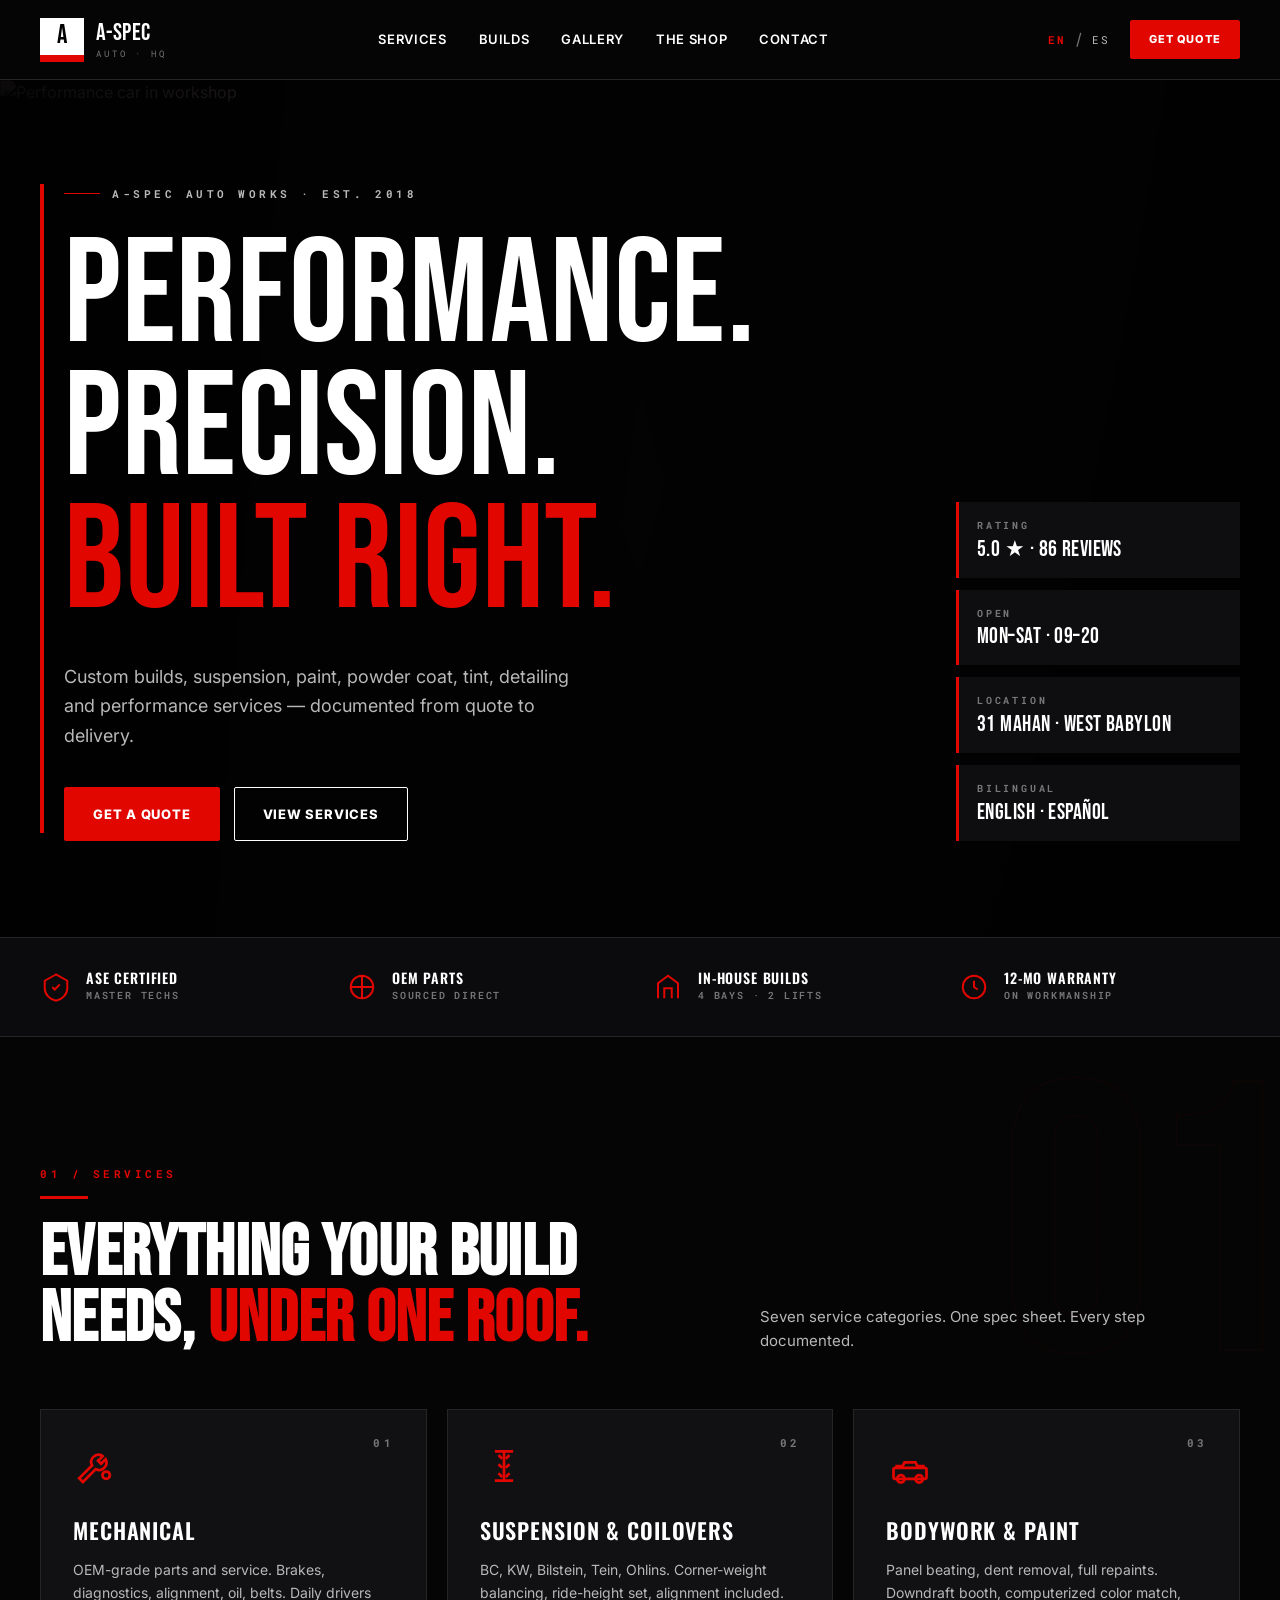
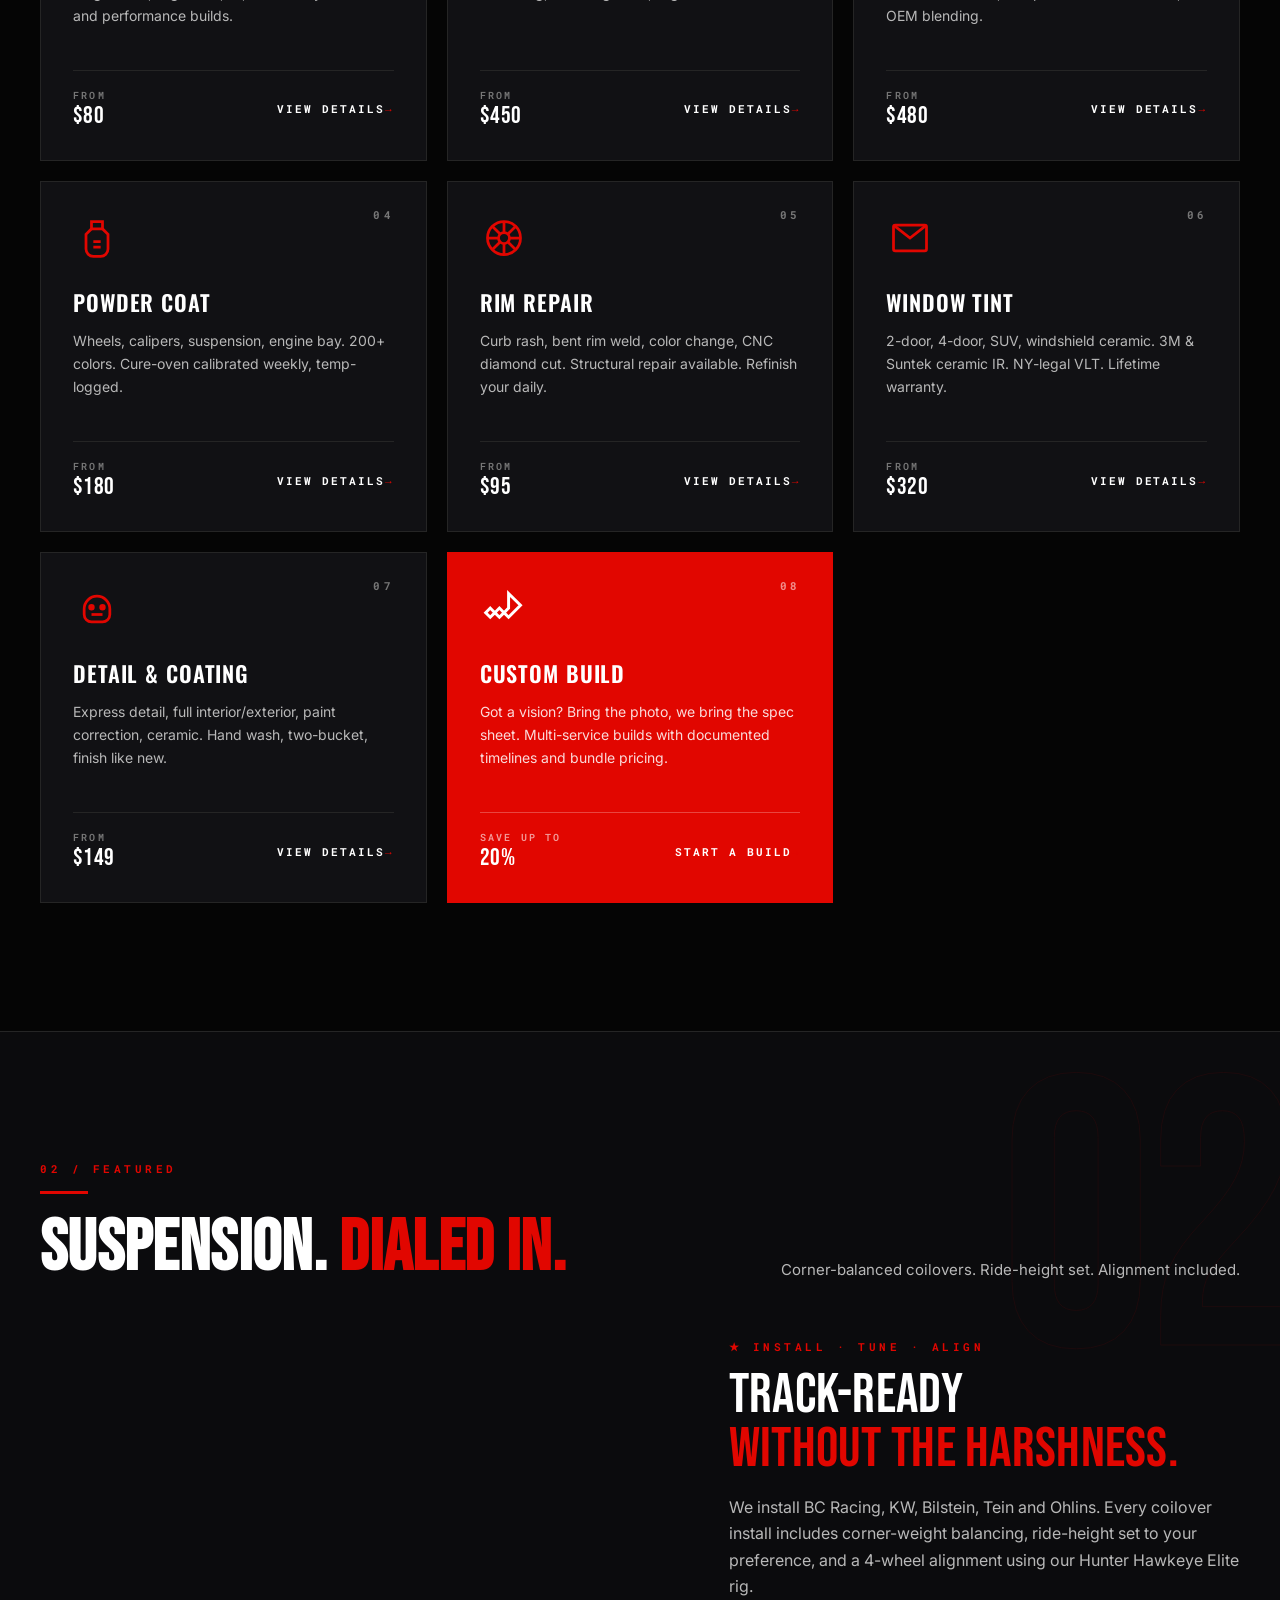
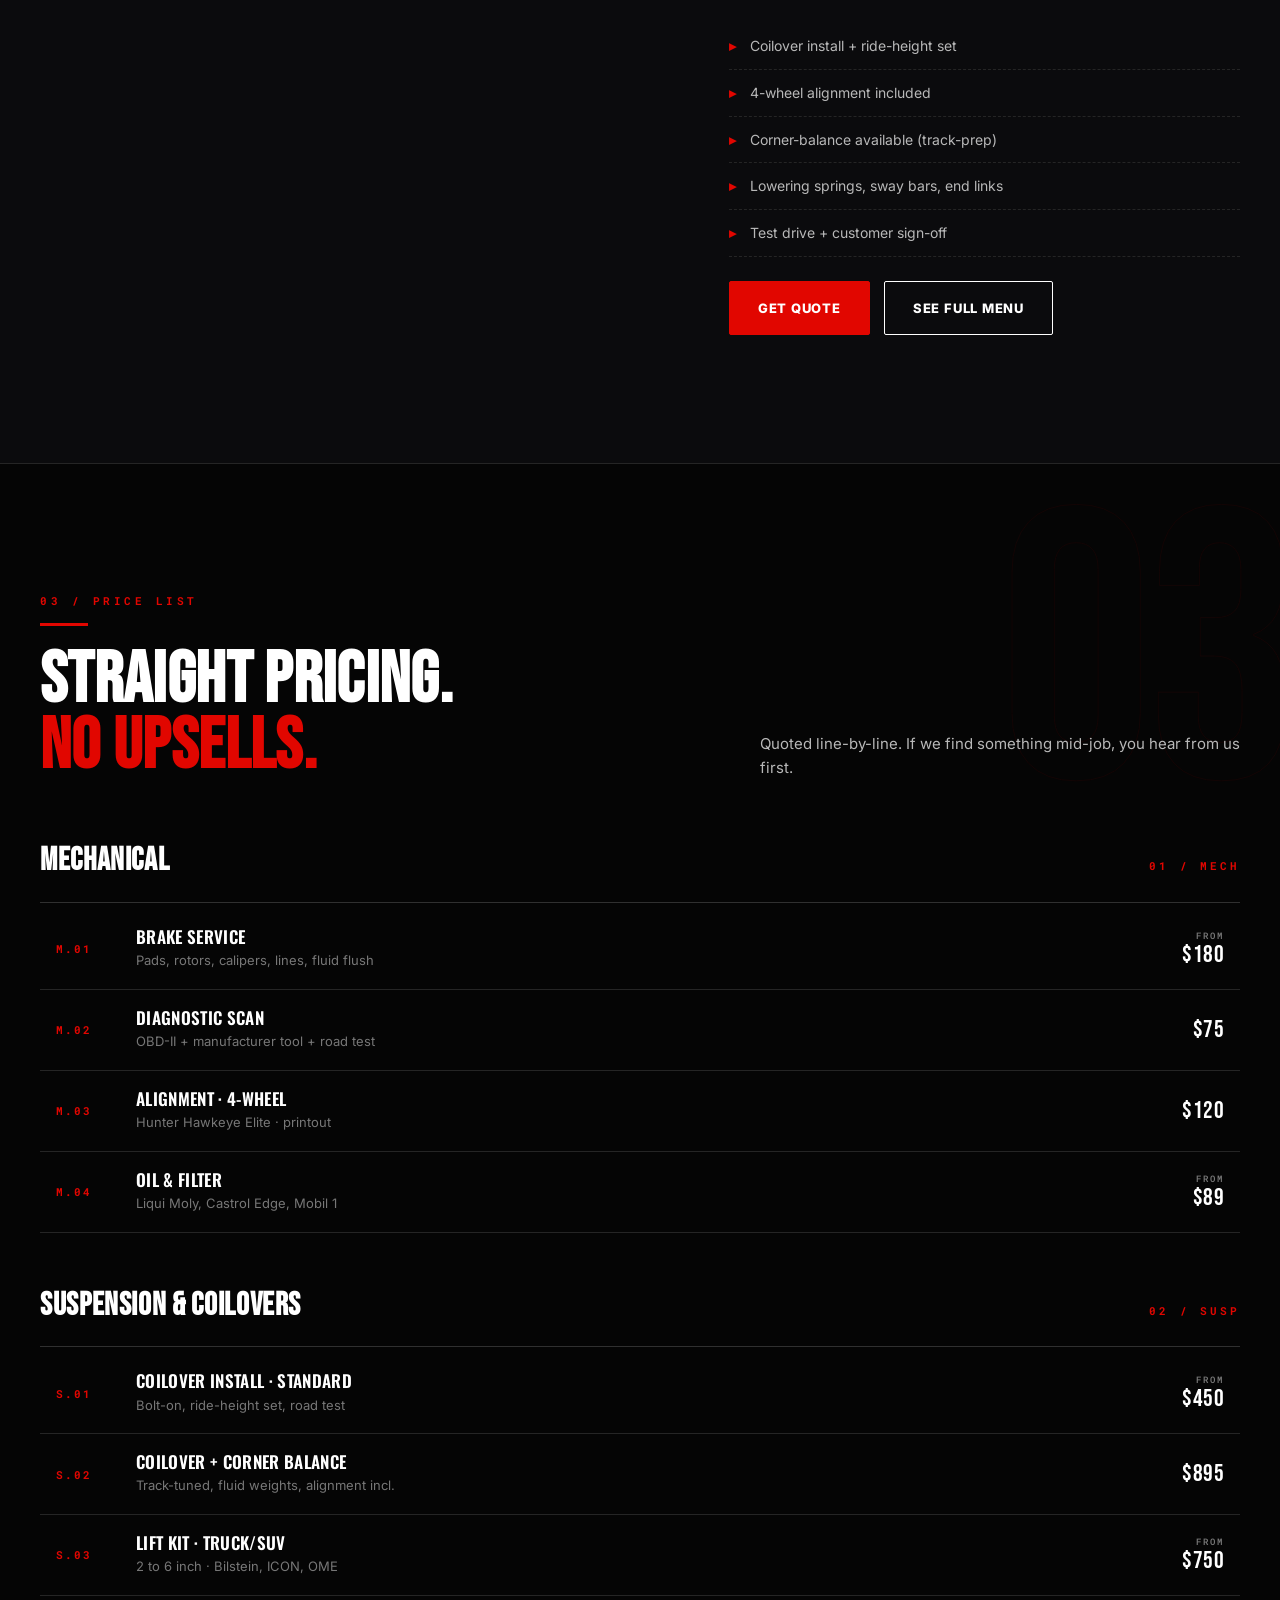
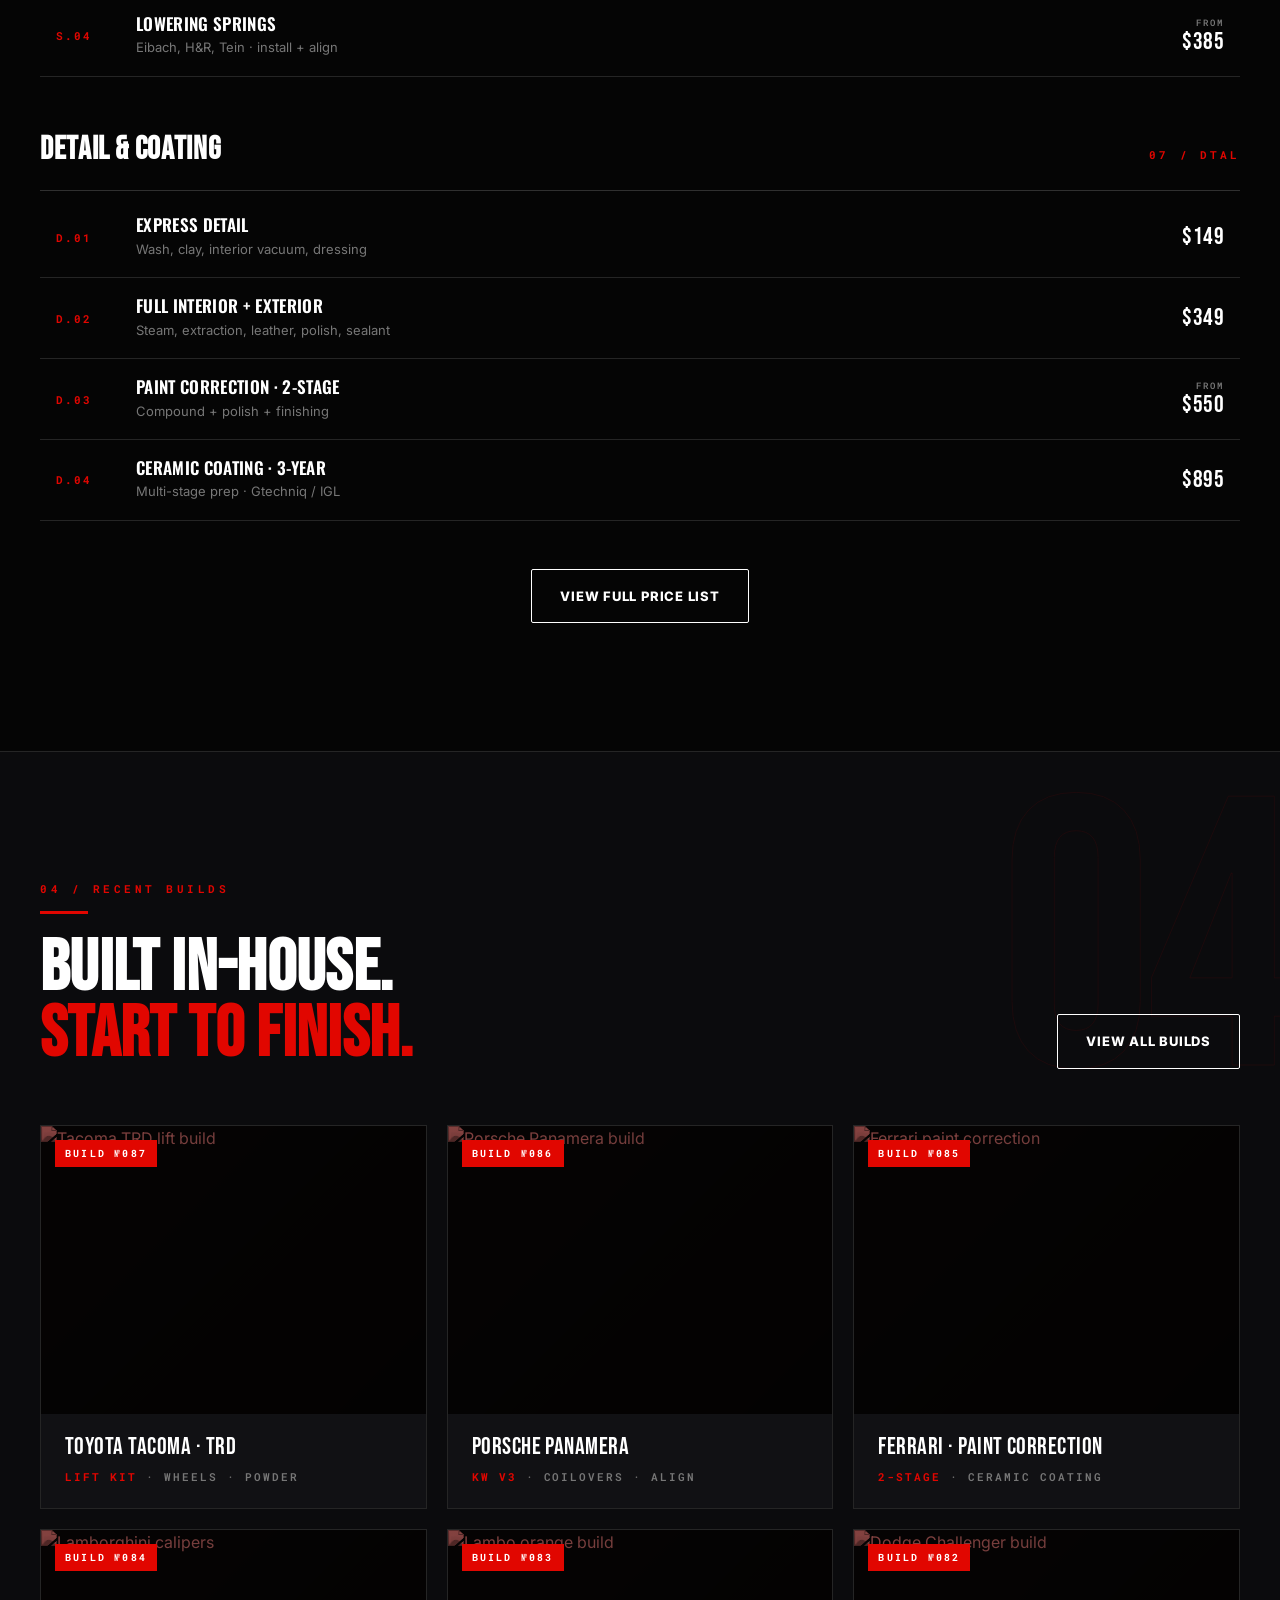
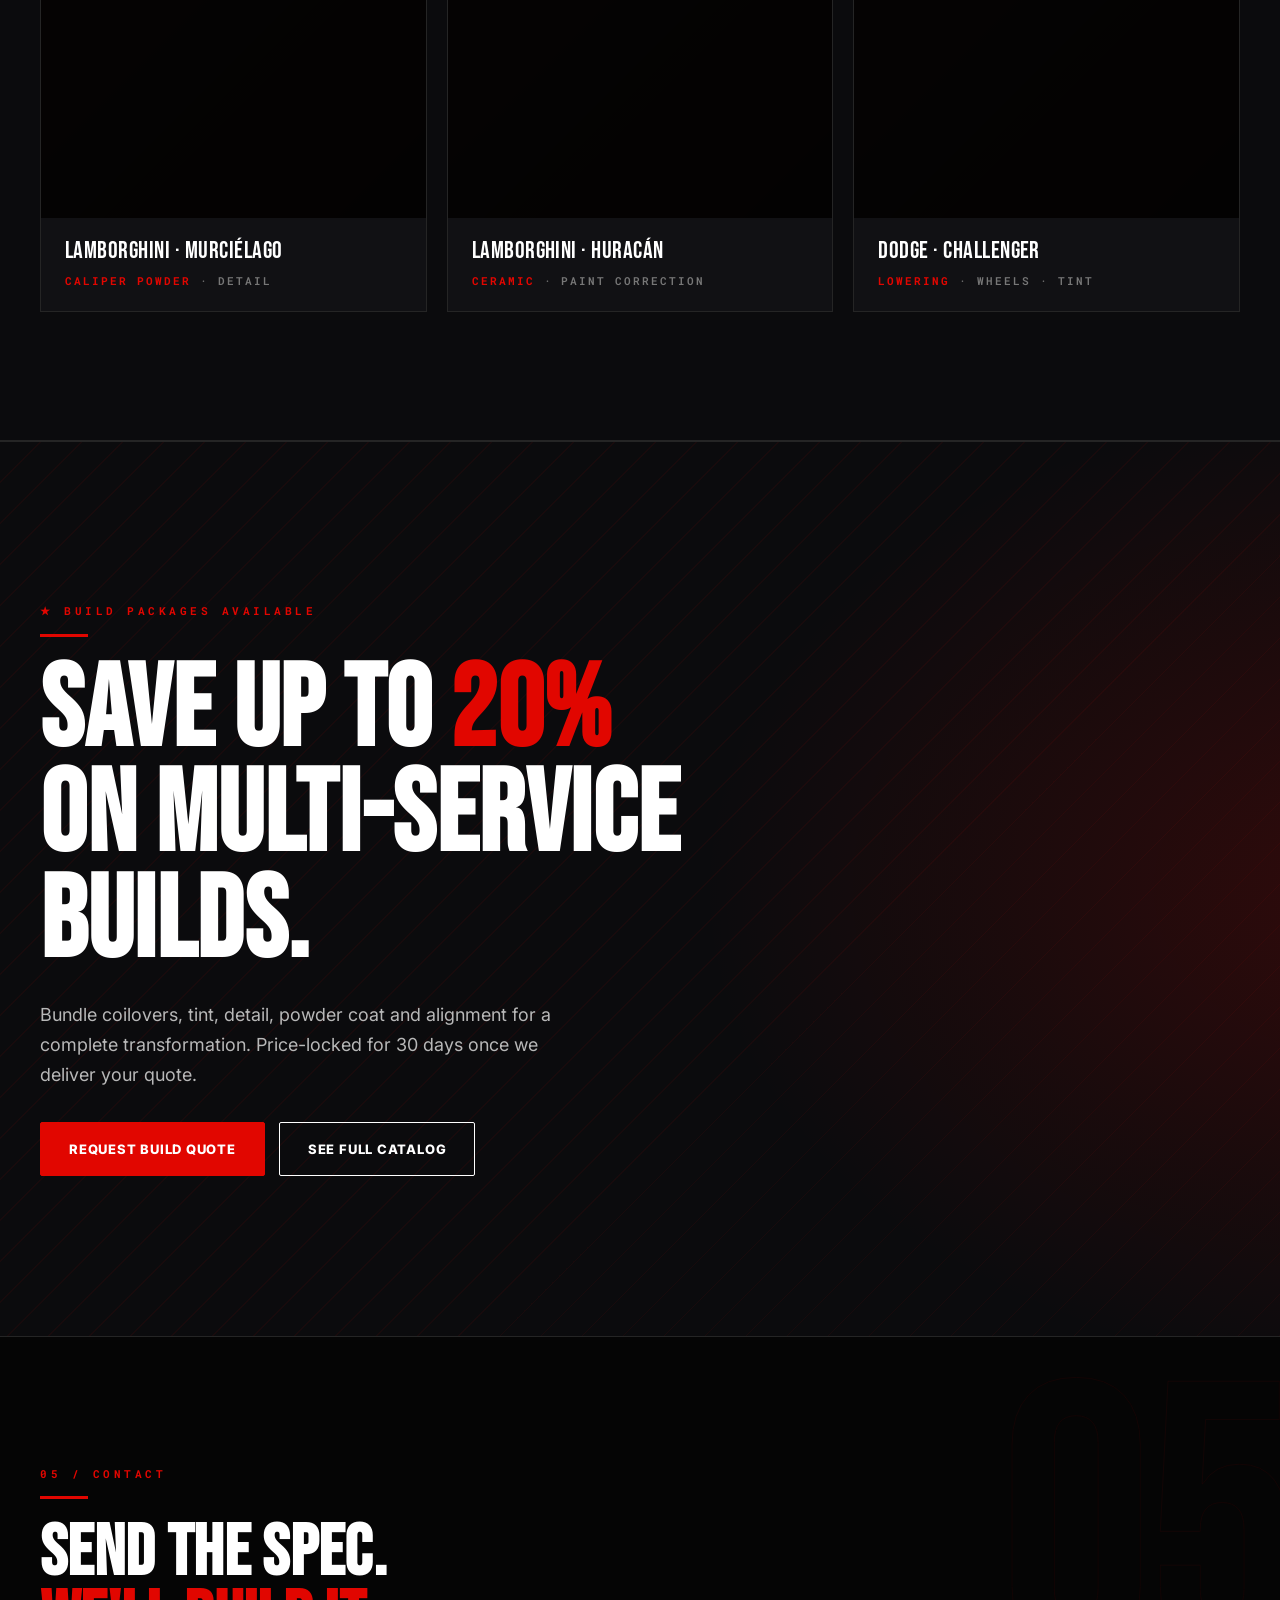
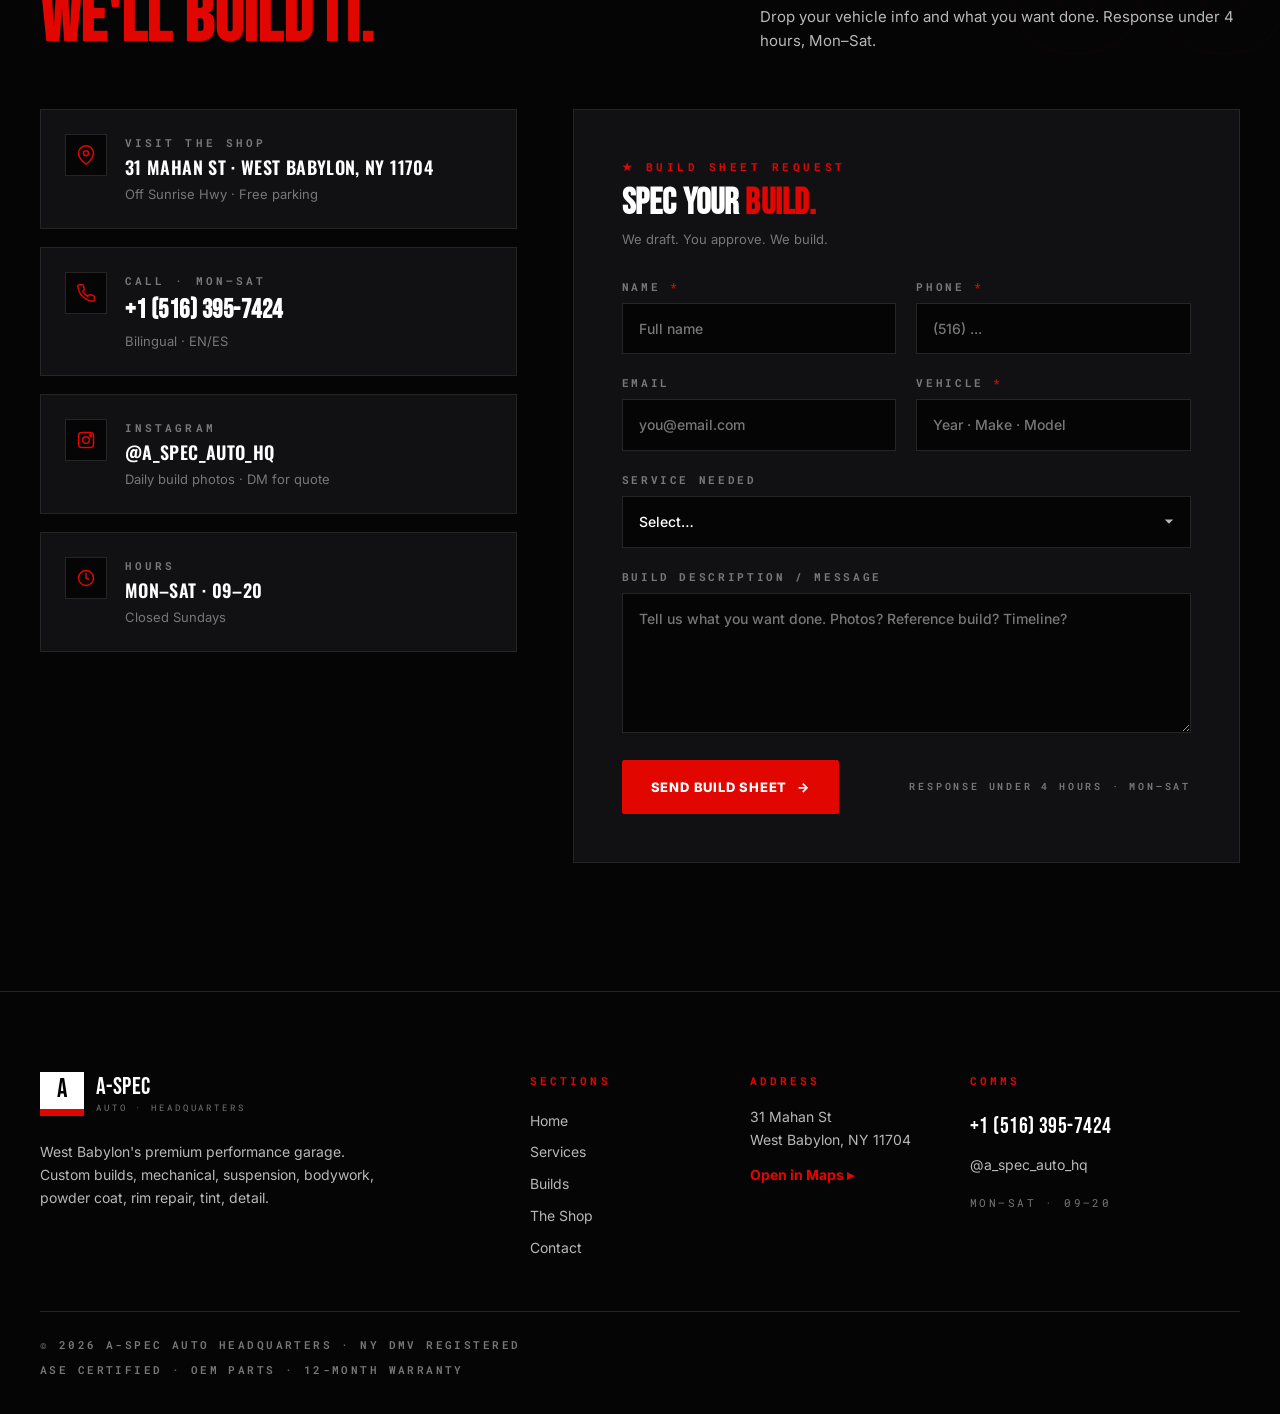
==== commit 031f2964: "Rewrite: no Tailwind dep, 100% custom CSS, duotone red filter on all images (kills any blue tones), " ====
--- a/index.html
+++ b/index.html
@@ -4,7 +4,7 @@
 <meta charset="UTF-8" />
 <meta name="viewport" content="width=device-width, initial-scale=1.0" />
 <title>A-Spec Auto HQ · Performance Garage · West Babylon, NY</title>
-<meta name="description" content="A-Spec Auto Headquarters — performance garage in West Babylon, NY. Custom builds, mechanical, suspension, bodywork, powder coat, rim repair, window tint, detail. (516) 395-7424." />
+<meta name="description" content="A-Spec Auto Headquarters — performance garage in West Babylon, NY. Custom builds, suspension, paint, powder coat, tint, detailing. (516) 395-7424." />
 <link rel="canonical" href="https://aspecautohq.com/">
 <meta property="og:type" content="website">
 <meta property="og:title" content="A-Spec Auto Headquarters · West Babylon, NY">
@@ -15,7 +15,6 @@
 {"@context":"https://schema.org","@type":"AutoRepair","name":"A-Spec Auto Headquarters","url":"https://aspecautohq.com/","telephone":"+1-516-395-7424","priceRange":"$$","address":{"@type":"PostalAddress","streetAddress":"31 Mahan St","addressLocality":"West Babylon","addressRegion":"NY","postalCode":"11704","addressCountry":"US"},"openingHoursSpecification":[{"@type":"OpeningHoursSpecification","dayOfWeek":["Monday","Tuesday","Wednesday","Thursday","Friday","Saturday"],"opens":"09:00","closes":"20:00"}],"sameAs":["https://www.instagram.com/a_spec_auto_hq/"],"aggregateRating":{"@type":"AggregateRating","ratingValue":"5.0","reviewCount":"86"}}
 </script>
 
-<script src="https://cdn.tailwindcss.com"></script>
 <link rel="preconnect" href="https://fonts.googleapis.com">
 <link rel="preconnect" href="https://fonts.gstatic.com" crossorigin>
 <link href="https://fonts.googleapis.com/css2?family=Bebas+Neue&family=Oswald:wght@500;600;700&family=Anton&family=Inter:wght@400;500;600;700;800&family=Manrope:wght@400;500;600;700;800&family=Roboto+Mono:wght@400;500;600;700&display=swap" rel="stylesheet">
@@ -35,7 +34,6 @@
         <span class="l2">AUTO · HQ</span>
       </span>
     </a>
-
     <nav class="nav-center" aria-label="Primary">
       <a href="services.html" class="nav-link">Services</a>
       <a href="builds.html" class="nav-link">Builds</a>
@@ -43,14 +41,13 @@
       <a href="about.html" class="nav-link">The Shop</a>
       <a href="contact.html" class="nav-link">Contact</a>
     </nav>
-
     <div class="nav-right">
-      <div class="lang-toggle hidden md:flex items-center gap-1">
+      <div class="lang-toggle">
         <button data-lang="en" class="active">EN</button>
-        <span class="text-faint">/</span>
+        <span style="color:#777">/</span>
         <button data-lang="es">ES</button>
       </div>
-      <a href="#" data-open-quote class="btn btn-red btn-sm hidden md:inline-flex">Get Quote</a>
+      <a href="#" data-open-quote class="btn btn-red btn-sm">Get Quote</a>
       <button id="menuBtn" class="menu-btn" aria-label="Menu">
         <svg width="22" height="22" viewBox="0 0 24 24" fill="none" stroke="currentColor" stroke-width="2"><line x1="3" y1="6" x2="21" y2="6"/><line x1="3" y1="12" x2="21" y2="12"/><line x1="3" y1="18" x2="21" y2="18"/></svg>
       </button>
@@ -62,231 +59,227 @@
     <a href="builds.html" class="nav-link">Gallery</a>
     <a href="about.html" class="nav-link">The Shop</a>
     <a href="contact.html" class="nav-link">Contact</a>
-    <a href="#" data-open-quote class="btn btn-red btn-sm" style="align-self:flex-start">Get Quote</a>
   </div>
 </header>
 
 <!-- ============ HERO ============ -->
 <section class="hero">
-  <div class="hero-bg">
-    <img src="https://images.unsplash.com/photo-1626668893632-6f3a4466d22f?auto=format&fit=crop&w=2200&q=85" alt="Performance car in workshop" />
-  </div>
-  <div class="hero-overlay"></div>
-
-  <div class="hero-content">
-    <div class="hero-bar reveal-stagger">
-      <div class="hero-tag" data-en="A-SPEC AUTO WORKS · EST. 2018" data-es="A-SPEC AUTO WORKS · EST. 2018">A-SPEC AUTO WORKS · EST. 2018</div>
-      <h1 class="hero-title">
-        <span class="split-line"><span data-en="Performance." data-es="Performance.">Performance.</span></span>
-        <span class="split-line"><span data-en="Precision." data-es="Precisión.">Precision.</span></span>
-        <span class="split-line"><span style="color:var(--red)" data-en="Built right." data-es="Bien hecho.">Built right.</span></span>
-      </h1>
-      <p class="hero-sub"
-         data-en="Custom builds, suspension, paint, powder coat, tint, detailing and performance services — documented from quote to delivery."
-         data-es="Custom builds, suspensión, pintura, powder coat, polarizado, detallado y servicios de performance — documentado de cotización a entrega.">
-        Custom builds, suspension, paint, powder coat, tint, detailing and performance services — documented from quote to delivery.
-      </p>
-      <div class="hero-cta">
-        <a href="#" data-open-quote class="btn btn-red" data-en="Get a Quote" data-es="Pedir Cotización">Get a Quote</a>
-        <a href="#services" class="btn btn-line" data-en="View Services" data-es="Ver Servicios">View Services</a>
-      </div>
-    </div>
-
-    <aside class="hero-side reveal">
-      <div class="hero-spec"><span class="k">Rating</span><span class="v">5.0 ★ · 86 Reviews</span></div>
-      <div class="hero-spec"><span class="k">Builds Documented</span><span class="v">86 ★ and counting</span></div>
-      <div class="hero-spec"><span class="k">Open</span><span class="v">Mon–Sat · 09:00–20:00</span></div>
-      <div class="hero-spec"><span class="k">Location</span><span class="v">31 Mahan St · West Babylon</span></div>
-    </aside>
+  <div class="duo duo-hero">
+    <img src="https://images.unsplash.com/photo-1626668893632-6f3a4466d22f?auto=format&fit=crop&w=2200&q=85" alt="Performance car in workshop"/>
+  </div>
+
+  <div class="hero-inner">
+    <div class="hero-grid">
+      <div class="hero-bar reveal-stagger">
+        <div class="hero-tag">A-SPEC AUTO WORKS · EST. 2018</div>
+        <h1 class="hero-title">
+          <span class="split-line"><span data-en="Performance." data-es="Performance.">Performance.</span></span>
+          <span class="split-line"><span data-en="Precision." data-es="Precisión.">Precision.</span></span>
+          <span class="split-line"><span class="red" data-en="Built right." data-es="Bien hecho.">Built right.</span></span>
+        </h1>
+        <p class="hero-sub"
+           data-en="Custom builds, suspension, paint, powder coat, tint, detailing and performance services — documented from quote to delivery."
+           data-es="Custom builds, suspensión, pintura, powder coat, polarizado, detallado y servicios de performance — documentado de cotización a entrega.">
+          Custom builds, suspension, paint, powder coat, tint, detailing and performance services — documented from quote to delivery.
+        </p>
+        <div class="hero-cta">
+          <a href="#" data-open-quote class="btn btn-red" data-en="Get a Quote" data-es="Pedir Cotización">Get a Quote</a>
+          <a href="#services" class="btn btn-line" data-en="View Services" data-es="Ver Servicios">View Services</a>
+        </div>
+      </div>
+
+      <aside class="hero-side reveal">
+        <div class="hero-spec"><span class="k">Rating</span><span class="v">5.0 ★ · 86 reviews</span></div>
+        <div class="hero-spec"><span class="k">Open</span><span class="v">Mon–Sat · 09–20</span></div>
+        <div class="hero-spec"><span class="k">Location</span><span class="v">31 Mahan · West Babylon</span></div>
+        <div class="hero-spec"><span class="k">Bilingual</span><span class="v">English · Español</span></div>
+      </aside>
+    </div>
   </div>
 </section>
 
 <!-- ============ TRUST BAR ============ -->
-<section class="trust-bar">
-  <div class="row reveal-stagger">
+<section class="trust">
+  <div class="grid reveal-stagger">
     <div class="trust-item">
-      <svg width="32" height="32" viewBox="0 0 24 24" fill="none" stroke="currentColor" stroke-width="1.6"><path d="M12 2L3 7v6c0 5 4 9 9 10 5-1 9-5 9-10V7l-9-5z"/><path d="m9 12 2 2 4-4"/></svg>
-      <div><div class="t" data-en="ASE Certified" data-es="Certificado ASE">ASE Certified</div><div class="d">Master Techs</div></div>
+      <div class="ic"><svg width="30" height="30" viewBox="0 0 24 24" fill="none" stroke="currentColor" stroke-width="1.6"><path d="M12 2 3 7v6c0 5 4 9 9 10 5-1 9-5 9-10V7l-9-5z"/><path d="m9 12 2 2 4-4"/></svg></div>
+      <div>
+        <div class="t" data-en="ASE Certified" data-es="Certificado ASE">ASE Certified</div>
+        <div class="d">Master Techs</div>
+      </div>
     </div>
     <div class="trust-item">
-      <svg width="32" height="32" viewBox="0 0 24 24" fill="none" stroke="currentColor" stroke-width="1.6"><circle cx="12" cy="12" r="9"/><path d="M3 12h18M12 3a14 14 0 0 1 0 18M12 3a14 14 0 0 0 0 18"/></svg>
-      <div><div class="t" data-en="OEM Parts" data-es="Partes OEM">OEM Parts</div><div class="d" data-en="Sourced direct" data-es="Directo de fábrica">Sourced direct</div></div>
+      <div class="ic"><svg width="30" height="30" viewBox="0 0 24 24" fill="none" stroke="currentColor" stroke-width="1.6"><circle cx="12" cy="12" r="9"/><path d="M12 3v18M3 12h18"/></svg></div>
+      <div>
+        <div class="t" data-en="OEM Parts" data-es="Partes OEM">OEM Parts</div>
+        <div class="d" data-en="Sourced direct" data-es="Directo">Sourced direct</div>
+      </div>
     </div>
     <div class="trust-item">
-      <svg width="32" height="32" viewBox="0 0 24 24" fill="none" stroke="currentColor" stroke-width="1.6"><path d="M4 21V9l8-6 8 6v12"/><path d="M9 21v-8h6v8"/></svg>
-      <div><div class="t" data-en="In-House Builds" data-es="Builds in-house">In-House Builds</div><div class="d" data-en="4 bays · 2 lifts" data-es="4 bahías · 2 elevadores">4 bays · 2 lifts</div></div>
+      <div class="ic"><svg width="30" height="30" viewBox="0 0 24 24" fill="none" stroke="currentColor" stroke-width="1.6"><path d="M4 21V9l8-6 8 6v12"/><path d="M9 21v-8h6v8"/></svg></div>
+      <div>
+        <div class="t" data-en="In-House Builds" data-es="Builds In-House">In-House Builds</div>
+        <div class="d">4 bays · 2 lifts</div>
+      </div>
     </div>
     <div class="trust-item">
-      <svg width="32" height="32" viewBox="0 0 24 24" fill="none" stroke="currentColor" stroke-width="1.6"><path d="M12 2v20M2 12h20"/><circle cx="12" cy="12" r="9"/></svg>
-      <div><div class="t" data-en="Warranty" data-es="Garantía">Warranty</div><div class="d" data-en="12-month workmanship" data-es="12 meses de mano de obra">12-month workmanship</div></div>
+      <div class="ic"><svg width="30" height="30" viewBox="0 0 24 24" fill="none" stroke="currentColor" stroke-width="1.6"><circle cx="12" cy="12" r="9"/><path d="M12 7v5l3 2"/></svg></div>
+      <div>
+        <div class="t" data-en="12-Mo Warranty" data-es="Garantía 12 meses">12-Mo Warranty</div>
+        <div class="d" data-en="On workmanship" data-es="Mano de obra">On workmanship</div>
+      </div>
     </div>
   </div>
 </section>
 
-<!-- ============ SERVICES OVERVIEW ============ -->
+<!-- ============ SERVICES ============ -->
 <section id="services" class="section">
-  <div class="section-bgnum">01</div>
+  <div class="bgnum">01</div>
   <div class="wrap">
     <div class="section-head reveal">
       <div>
         <div class="section-num">01 / SERVICES</div>
-        <span class="red-bar mt-3"></span>
+        <span class="red-bar"></span>
         <h2 class="section-title">
           <span data-en="Everything your build" data-es="Todo lo que tu build">Everything your build</span><br>
-          <span data-en="needs, under one roof." data-es="necesita, bajo un techo.">needs, <span class="text-red" data-en="under one roof." data-es="bajo un techo.">under one roof.</span></span>
+          <span data-en="needs, " data-es="necesita, ">needs, </span><span class="red" data-en="under one roof." data-es="bajo un techo.">under one roof.</span>
         </h2>
       </div>
-      <p class="section-sub" data-en="Seven service categories. One spec sheet. Every step documented." data-es="Siete categorías de servicio. Una ficha técnica. Cada paso documentado.">Seven service categories. One spec sheet. Every step documented.</p>
+      <p class="section-sub" data-en="Seven service categories. One spec sheet. Every step documented." data-es="Siete categorías. Una ficha técnica. Cada paso documentado.">Seven service categories. One spec sheet. Every step documented.</p>
     </div>
 
     <div class="svc-grid reveal-stagger">
       <a href="services.html#mechanical" class="svc-card">
         <span class="num">01</span>
-        <div class="icon">
-          <svg width="44" height="44" viewBox="0 0 24 24" fill="none" stroke="currentColor" stroke-width="1.5"><path d="M14.7 6.3a4 4 0 0 0-5.4 5.4l-7 7 2 2 7-7a4 4 0 0 0 5.4-5.4l-2.5 2.5-1.6-1.6 2.5-2.5z"/><circle cx="17" cy="17" r="2"/></svg>
-        </div>
+        <div class="ic"><svg width="44" height="44" viewBox="0 0 24 24" fill="none" stroke="currentColor" stroke-width="1.5"><path d="M14.7 6.3a4 4 0 0 0-5.4 5.4l-7 7 2 2 7-7a4 4 0 0 0 5.4-5.4l-2.5 2.5-1.6-1.6 2.5-2.5z"/><circle cx="17" cy="17" r="2"/></svg></div>
         <h3 data-en="Mechanical" data-es="Mecánica">Mechanical</h3>
-        <p data-en="OEM-grade parts, diagnostics and service for daily drivers and performance builds. Brakes, diagnostics, alignment, oil & filter, belts." data-es="Partes OEM, diagnóstico y servicio para autos diarios y builds de performance. Frenos, diagnóstico, alineación, aceite, correas.">OEM-grade parts, diagnostics and service for daily drivers and performance builds. Brakes, diagnostics, alignment, oil & filter, belts.</p>
+        <p data-en="OEM-grade parts and service. Brakes, diagnostics, alignment, oil, belts. Daily drivers and performance builds." data-es="Partes OEM y servicio. Frenos, diagnóstico, alineación, aceite, correas. Autos diarios y builds.">OEM-grade parts and service. Brakes, diagnostics, alignment, oil, belts. Daily drivers and performance builds.</p>
         <div class="meta">
-          <div class="price"><span>FROM</span>$80</div>
+          <div class="price"><small>FROM</small>$80</div>
           <div class="view" data-en="View Details" data-es="Ver Detalles">View Details</div>
         </div>
       </a>
 
       <a href="services.html#suspension" class="svc-card">
         <span class="num">02</span>
-        <div class="icon">
-          <svg width="44" height="44" viewBox="0 0 24 24" fill="none" stroke="currentColor" stroke-width="1.5"><path d="M12 2v3M12 19v3"/><path d="M7 5h10M7 19h10"/><path d="M9 5l-1 3 7 0-1 3 -7 0 1 3 7 0-1 3"/></svg>
-        </div>
-        <h3 data-en="Suspension & Coilovers" data-es="Suspensión y Coilovers">Suspension & Coilovers</h3>
-        <p data-en="Coilover install, corner balance, lowering springs, sway bars. BC, KW, Bilstein, Tein, Ohlins. Every install corner-weighted." data-es="Instalación de coilover, corner balance, springs, barras estabilizadoras. BC, KW, Bilstein, Tein, Ohlins. Cada instalación con balanceo.">Coilover install, corner balance, lowering springs, sway bars. BC, KW, Bilstein, Tein, Ohlins. Every install corner-weighted.</p>
+        <div class="ic"><svg width="44" height="44" viewBox="0 0 24 24" fill="none" stroke="currentColor" stroke-width="1.5"><path d="M7 4h10M7 20h10M12 4v16"/><path d="M9 6 11 8M13 8 15 6M9 11l2 2M13 13l2-2M9 16l2 2M13 18l2-2"/></svg></div>
+        <h3 data-en="Suspension & Coilovers" data-es="Suspensión & Coilovers">Suspension & Coilovers</h3>
+        <p data-en="BC, KW, Bilstein, Tein, Ohlins. Corner-weight balancing, ride-height set, alignment included." data-es="BC, KW, Bilstein, Tein, Ohlins. Corner-weight balancing, altura ajustada, alineación incluida.">BC, KW, Bilstein, Tein, Ohlins. Corner-weight balancing, ride-height set, alignment included.</p>
         <div class="meta">
-          <div class="price"><span>FROM</span>$450</div>
+          <div class="price"><small>FROM</small>$450</div>
           <div class="view" data-en="View Details" data-es="Ver Detalles">View Details</div>
         </div>
       </a>
 
       <a href="services.html#bodywork" class="svc-card">
         <span class="num">03</span>
-        <div class="icon">
-          <svg width="44" height="44" viewBox="0 0 24 24" fill="none" stroke="currentColor" stroke-width="1.5"><path d="M4 12h6l1-2h6l1 2h2"/><rect x="3" y="13" width="18" height="6" rx="1"/><circle cx="7" cy="19" r="2"/><circle cx="17" cy="19" r="2"/></svg>
-        </div>
-        <h3 data-en="Bodywork & Paint" data-es="Carrocería y Pintura">Bodywork & Paint</h3>
-        <p data-en="Paint match, dent removal, body kit install, bumper repair. Downdraft booth, computerized color match, OEM blending." data-es="Color match, abolladuras, body kit, bumper. Cabina downdraft, color computarizado, mezcla OEM.">Paint match, dent removal, body kit install, bumper repair. Downdraft booth, computerized color match, OEM blending.</p>
+        <div class="ic"><svg width="44" height="44" viewBox="0 0 24 24" fill="none" stroke="currentColor" stroke-width="1.5"><path d="M4 12h4l1-2h6l1 2h4"/><rect x="3" y="13" width="18" height="6" rx="1"/><circle cx="7" cy="19" r="2"/><circle cx="17" cy="19" r="2"/></svg></div>
+        <h3 data-en="Bodywork & Paint" data-es="Carrocería & Pintura">Bodywork & Paint</h3>
+        <p data-en="Panel beating, dent removal, full repaints. Downdraft booth, computerized color match, OEM blending." data-es="Carrocería, abolladuras, repintado completo. Cabina downdraft, color computarizado, mezcla OEM.">Panel beating, dent removal, full repaints. Downdraft booth, computerized color match, OEM blending.</p>
         <div class="meta">
-          <div class="price"><span>FROM</span>$480</div>
+          <div class="price"><small>FROM</small>$480</div>
           <div class="view" data-en="View Details" data-es="Ver Detalles">View Details</div>
         </div>
       </a>
 
       <a href="services.html#powder" class="svc-card">
         <span class="num">04</span>
-        <div class="icon">
-          <svg width="44" height="44" viewBox="0 0 24 24" fill="none" stroke="currentColor" stroke-width="1.5"><path d="M9 3h6v4l3 3v8a4 4 0 0 1-4 4h-4a4 4 0 0 1-4-4v-8l3-3z"/><path d="M9 7h6M10 14h4"/></svg>
-        </div>
+        <div class="ic"><svg width="44" height="44" viewBox="0 0 24 24" fill="none" stroke="currentColor" stroke-width="1.5"><path d="M9 3h6v4l3 3v8a4 4 0 0 1-4 4h-4a4 4 0 0 1-4-4v-8l3-3z"/><path d="M9 7h6M10 14h4M10 17h4"/></svg></div>
         <h3 data-en="Powder Coat" data-es="Powder Coat">Powder Coat</h3>
-        <p data-en="Wheels, brake calipers, suspension components, engine bay parts. 200+ colors. Cure-oven calibrated weekly, temp-logged." data-es="Rines, calipers, componentes de suspensión, partes del motor. 200+ colores. Horno calibrado semanalmente, temp loggeada.">Wheels, brake calipers, suspension components, engine bay parts. 200+ colors. Cure-oven calibrated weekly, temp-logged.</p>
+        <p data-en="Wheels, calipers, suspension, engine bay. 200+ colors. Cure-oven calibrated weekly, temp-logged." data-es="Rines, calipers, suspensión, motor. 200+ colores. Horno calibrado semanalmente, temp loggeada.">Wheels, calipers, suspension, engine bay. 200+ colors. Cure-oven calibrated weekly, temp-logged.</p>
         <div class="meta">
-          <div class="price"><span>FROM</span>$180</div>
+          <div class="price"><small>FROM</small>$180</div>
           <div class="view" data-en="View Details" data-es="Ver Detalles">View Details</div>
         </div>
       </a>
 
       <a href="services.html#rim" class="svc-card">
         <span class="num">05</span>
-        <div class="icon">
-          <svg width="44" height="44" viewBox="0 0 24 24" fill="none" stroke="currentColor" stroke-width="1.5"><circle cx="12" cy="12" r="9"/><circle cx="12" cy="12" r="3"/><line x1="12" y1="3" x2="12" y2="9"/><line x1="12" y1="15" x2="12" y2="21"/><line x1="3" y1="12" x2="9" y2="12"/><line x1="15" y1="12" x2="21" y2="12"/></svg>
-        </div>
+        <div class="ic"><svg width="44" height="44" viewBox="0 0 24 24" fill="none" stroke="currentColor" stroke-width="1.5"><circle cx="12" cy="12" r="9"/><circle cx="12" cy="12" r="3"/><path d="M12 3v6M12 15v6M3 12h6M15 12h6M6 6l4 4M14 14l4 4M18 6l-4 4M10 14l-4 4"/></svg></div>
         <h3 data-en="Rim Repair" data-es="Reparación de Rines">Rim Repair</h3>
-        <p data-en="Curb rash, bent rim, welding, color change, CNC diamond cut. Structural repair available. Refinish your daily." data-es="Raspaduras, rines doblados, soldadura, cambio de color, CNC diamond cut. Reparación estructural. Refresca tu daily.">Curb rash, bent rim, welding, color change, CNC diamond cut. Structural repair available. Refinish your daily.</p>
+        <p data-en="Curb rash, bent rim weld, color change, CNC diamond cut. Structural repair available. Refinish your daily." data-es="Raspaduras, rines doblados, cambio de color, CNC diamond cut. Reparación estructural. Refresca tu daily.">Curb rash, bent rim weld, color change, CNC diamond cut. Structural repair available. Refinish your daily.</p>
         <div class="meta">
-          <div class="price"><span>FROM</span>$95</div>
+          <div class="price"><small>FROM</small>$95</div>
           <div class="view" data-en="View Details" data-es="Ver Detalles">View Details</div>
         </div>
       </a>
 
       <a href="services.html#tint" class="svc-card">
         <span class="num">06</span>
-        <div class="icon">
-          <svg width="44" height="44" viewBox="0 0 24 24" fill="none" stroke="currentColor" stroke-width="1.5"><rect x="3" y="4" width="18" height="14" rx="1"/><path d="M3 4l9 7 9-7"/></svg>
-        </div>
+        <div class="ic"><svg width="44" height="44" viewBox="0 0 24 24" fill="none" stroke="currentColor" stroke-width="1.5"><rect x="3" y="5" width="18" height="14" rx="1"/><path d="M3 5l9 7 9-7"/></svg></div>
         <h3 data-en="Window Tint" data-es="Polarizado">Window Tint</h3>
-        <p data-en="2-door, 4-door, SUV/truck, windshield ceramic tint. 3M & Suntek ceramic IR. NY-legal VLT. Lifetime warranty." data-es="2 puertas, 4 puertas, SUV/troca, parabrisas cerámico. 3M y Suntek cerámico IR. VLT legal en NY. Garantía de por vida.">2-door, 4-door, SUV/truck, windshield ceramic tint. 3M & Suntek ceramic IR. NY-legal VLT. Lifetime warranty.</p>
+        <p data-en="2-door, 4-door, SUV, windshield ceramic. 3M & Suntek ceramic IR. NY-legal VLT. Lifetime warranty." data-es="2 puertas, 4 puertas, SUV, parabrisas cerámico. 3M y Suntek cerámico IR. VLT legal NY. Garantía de por vida.">2-door, 4-door, SUV, windshield ceramic. 3M & Suntek ceramic IR. NY-legal VLT. Lifetime warranty.</p>
         <div class="meta">
-          <div class="price"><span>FROM</span>$320</div>
+          <div class="price"><small>FROM</small>$320</div>
           <div class="view" data-en="View Details" data-es="Ver Detalles">View Details</div>
         </div>
       </a>
 
       <a href="services.html#detail" class="svc-card">
         <span class="num">07</span>
-        <div class="icon">
-          <svg width="44" height="44" viewBox="0 0 24 24" fill="none" stroke="currentColor" stroke-width="1.5"><path d="M5 12a7 7 0 1 1 14 0v3a4 4 0 0 1-4 4H9a4 4 0 0 1-4-4v-3z"/><path d="M9 15h6"/><circle cx="9" cy="11" r="1" fill="currentColor"/><circle cx="15" cy="11" r="1" fill="currentColor"/></svg>
-        </div>
-        <h3 data-en="Detail" data-es="Detallado">Detail</h3>
-        <p data-en="Express detail, full interior/exterior, paint correction, ceramic coating. Hand wash, two-bucket, finish like new." data-es="Express detail, full interior/exterior, corrección de pintura, cerámico. Lavado a mano, dos cubetas, acabado de showroom.">Express detail, full interior/exterior, paint correction, ceramic coating. Hand wash, two-bucket, finish like new.</p>
+        <div class="ic"><svg width="44" height="44" viewBox="0 0 24 24" fill="none" stroke="currentColor" stroke-width="1.5"><path d="M5 12a7 7 0 1 1 14 0v3a4 4 0 0 1-4 4H9a4 4 0 0 1-4-4v-3z"/><circle cx="9" cy="11" r="1" fill="currentColor"/><circle cx="15" cy="11" r="1" fill="currentColor"/><path d="M9 15h6"/></svg></div>
+        <h3 data-en="Detail & Coating" data-es="Detallado & Cerámico">Detail & Coating</h3>
+        <p data-en="Express detail, full interior/exterior, paint correction, ceramic. Hand wash, two-bucket, finish like new." data-es="Express detail, full interior/exterior, corrección, cerámico. Lavado a mano, dos cubetas, acabado de showroom.">Express detail, full interior/exterior, paint correction, ceramic. Hand wash, two-bucket, finish like new.</p>
         <div class="meta">
-          <div class="price"><span>FROM</span>$149</div>
+          <div class="price"><small>FROM</small>$149</div>
           <div class="view" data-en="View Details" data-es="Ver Detalles">View Details</div>
         </div>
       </a>
 
-      <a href="#" data-open-quote class="svc-card" style="background:var(--red);border-color:var(--red);">
-        <span class="num" style="color:rgba(255,255,255,.55)">08</span>
-        <div class="icon" style="color:#fff">
-          <svg width="44" height="44" viewBox="0 0 24 24" fill="none" stroke="currentColor" stroke-width="1.6"><path d="M14.5 3.5L21 10l-6.5 6.5L12 14l-2.5 2.5L7 14l-2.5 2.5L2 14l2.5-2.5L7 14l2.5-2.5L12 14l2.5-2.5z"/></svg>
-        </div>
-        <h3 style="color:#fff" data-en="Custom Build" data-es="Build Custom">Custom Build</h3>
-        <p style="color:rgba(255,255,255,.85)" data-en="Got a vision? Bring the photo, we'll bring the spec sheet. Multi-service builds with documented timelines and bundle pricing." data-es="¿Tienes una visión? Trae la foto, hacemos la build sheet. Builds multi-servicio con timeline documentado y precios bundle.">Got a vision? Bring the photo, we'll bring the spec sheet. Multi-service builds with documented timelines and bundle pricing.</p>
-        <div class="meta" style="border-top-color:rgba(255,255,255,.25)">
-          <div class="price" style="color:#fff"><span style="color:rgba(255,255,255,.6)">SAVE UP TO</span>20%</div>
-          <div class="view" style="color:#fff" data-en="Start a Build" data-es="Empezar Build">Start a Build</div>
+      <a href="#" data-open-quote class="svc-card svc-card-red">
+        <span class="num">08</span>
+        <div class="ic"><svg width="44" height="44" viewBox="0 0 24 24" fill="none" stroke="currentColor" stroke-width="1.6"><path d="M14.5 3.5 21 10l-6.5 6.5L12 14l-2.5 2.5L7 14l-2.5 2.5L2 14l2.5-2.5L7 14l2.5-2.5L12 14l2.5-2.5z"/></svg></div>
+        <h3 data-en="Custom Build" data-es="Build Custom">Custom Build</h3>
+        <p data-en="Got a vision? Bring the photo, we bring the spec sheet. Multi-service builds with documented timelines and bundle pricing." data-es="¿Tienes visión? Trae foto, hacemos el spec sheet. Builds multi-servicio con timeline documentado.">Got a vision? Bring the photo, we bring the spec sheet. Multi-service builds with documented timelines and bundle pricing.</p>
+        <div class="meta">
+          <div class="price"><small>SAVE UP TO</small>20%</div>
+          <div class="view" data-en="Start a Build" data-es="Empezar Build">Start a Build</div>
         </div>
       </a>
     </div>
   </div>
 </section>
 
-<!-- ============ FEATURED SERVICE — Suspension ============ -->
-<section class="section feature" style="background:var(--bg-2);border-top:1px solid var(--border);border-bottom:1px solid var(--border);">
-  <div class="section-bgnum">02</div>
+<!-- ============ FEATURED — Suspension (no problematic photo) ============ -->
+<section class="section section-alt">
+  <div class="bgnum" style="-webkit-text-stroke-color:rgba(225,6,0,.08)">02</div>
   <div class="wrap">
     <div class="section-head reveal">
       <div>
         <div class="section-num">02 / FEATURED</div>
-        <span class="red-bar mt-3"></span>
+        <span class="red-bar"></span>
         <h2 class="section-title">
-          <span data-en="Suspension." data-es="Suspensión.">Suspension.</span> <span class="text-red" data-en="Dialed in." data-es="Calibrada.">Dialed in.</span>
+          <span data-en="Suspension." data-es="Suspensión.">Suspension.</span> <span class="red" data-en="Dialed in." data-es="Calibrada.">Dialed in.</span>
         </h2>
       </div>
-      <p class="section-sub" data-en="Corner-balanced coilovers. Ride-height set. Alignment included. The way it should be." data-es="Coilovers con corner balance. Altura ajustada. Alineación incluida. Como debe ser.">Corner-balanced coilovers. Ride-height set. Alignment included. The way it should be.</p>
+      <p class="section-sub" data-en="Corner-balanced coilovers. Ride-height set. Alignment included." data-es="Coilovers con corner balance. Altura ajustada. Alineación incluida.">Corner-balanced coilovers. Ride-height set. Alignment included.</p>
     </div>
 
     <div class="feature-grid">
-      <div class="feature-img reveal clip-reveal">
-        <img src="https://images.unsplash.com/photo-1606664515524-ed2f786a0bd6?auto=format&fit=crop&w=1600&q=85" alt="Performance suspension build" />
-        <div class="badge-pos">FEATURED · 02</div>
-        <div class="num-pos">02</div>
+      <div class="feature-img duo duo-strong reveal clip-reveal">
+        <img src="https://images.unsplash.com/photo-1503376780353-7e6692767b70?auto=format&fit=crop&w=1600&q=85" alt="Porsche Panamera performance build"/>
+        <div class="badge-tl">FEATURED · 02</div>
+        <div class="num-br">02</div>
       </div>
 
       <div class="reveal">
         <div class="eyebrow">★ INSTALL · TUNE · ALIGN</div>
-        <h3 class="display mt-3" style="font-size:48px;line-height:.92">
+        <h3 class="feature-h" style="margin-top:14px">
           <span data-en="Track-ready" data-es="Track-ready">Track-ready</span><br>
           <span class="text-red" data-en="without the harshness." data-es="sin la dureza.">without the harshness.</span>
         </h3>
-        <p style="font-size:16px;color:var(--paper-2);margin-top:18px;line-height:1.65"
+        <p style="font-size:16px;color:#B8B8B8;margin-top:18px;line-height:1.65"
            data-en="We install BC Racing, KW, Bilstein, Tein and Ohlins. Every coilover install includes corner-weight balancing, ride-height set to your preference, and a 4-wheel alignment using our Hunter Hawkeye Elite rig."
            data-es="Instalamos BC Racing, KW, Bilstein, Tein y Ohlins. Cada coilover incluye corner-weight balancing, altura a tu preferencia y alineación 4 ruedas en el Hunter Hawkeye Elite.">
           We install BC Racing, KW, Bilstein, Tein and Ohlins. Every coilover install includes corner-weight balancing, ride-height set to your preference, and a 4-wheel alignment using our Hunter Hawkeye Elite rig.
         </p>
 
         <ul class="feature-list">
-          <li data-en="Coilover install + ride-height set" data-es="Instalación coilover + altura ajustada">Coilover install + ride-height set</li>
+          <li data-en="Coilover install + ride-height set" data-es="Coilover + altura ajustada">Coilover install + ride-height set</li>
           <li data-en="4-wheel alignment included" data-es="Alineación 4 ruedas incluida">4-wheel alignment included</li>
-          <li data-en="Corner-balance available (track-prep)" data-es="Corner-balance disponible (track-prep)">Corner-balance available (track-prep)</li>
-          <li data-en="Lowering springs, sway bars, end links" data-es="Springs, barras stabilizadoras, end links">Lowering springs, sway bars, end links</li>
-          <li data-en="Test drive + customer sign-off" data-es="Prueba en carretera + firma del cliente">Test drive + customer sign-off</li>
+          <li data-en="Corner-balance available (track-prep)" data-es="Corner-balance (track-prep)">Corner-balance available (track-prep)</li>
+          <li data-en="Lowering springs, sway bars, end links" data-es="Springs, barras, end links">Lowering springs, sway bars, end links</li>
+          <li data-en="Test drive + customer sign-off" data-es="Prueba + firma del cliente">Test drive + customer sign-off</li>
         </ul>
 
         <div style="display:flex;gap:14px;flex-wrap:wrap;margin-top:24px">
@@ -300,233 +293,229 @@
 
 <!-- ============ PRICE LIST ============ -->
 <section class="section">
-  <div class="section-bgnum">03</div>
+  <div class="bgnum">03</div>
   <div class="wrap">
     <div class="section-head reveal">
       <div>
         <div class="section-num">03 / PRICE LIST</div>
-        <span class="red-bar mt-3"></span>
+        <span class="red-bar"></span>
         <h2 class="section-title">
           <span data-en="Straight pricing." data-es="Precios directos.">Straight pricing.</span><br>
-          <span class="text-red" data-en="No upsells." data-es="Sin upsells.">No upsells.</span>
+          <span class="red" data-en="No upsells." data-es="Sin upsells.">No upsells.</span>
         </h2>
       </div>
-      <p class="section-sub" data-en="Quoted line-by-line. If we find something mid-job, you hear from us first." data-es="Cotizado por línea. Si encontramos algo en el camino, te llamamos primero.">Quoted line-by-line. If we find something mid-job, you hear from us first.</p>
+      <p class="section-sub" data-en="Quoted line-by-line. If we find something mid-job, you hear from us first." data-es="Cotizado por línea. Si encontramos algo, te llamamos primero.">Quoted line-by-line. If we find something mid-job, you hear from us first.</p>
     </div>
 
     <div class="reveal-stagger">
-
       <div class="pricegroup">
         <div class="pricegroup-head">
           <h3 data-en="Mechanical" data-es="Mecánica">Mechanical</h3>
-          <span class="grp-tag">01 / MECH</span>
+          <span class="tag">01 / MECH</span>
         </div>
         <div class="price-row">
           <span class="pnum">M.01</span>
-          <div class="ptitle"><span class="pt">Brake service</span><span class="pd" data-en="Pads, rotors, calipers, lines, fluid flush" data-es="Pads, rotores, calipers, líneas, fluido">Pads, rotors, calipers, lines, fluid flush</span></div>
-          <div class="pprice"><span>FROM</span>$180</div>
+          <div class="ptitle"><span class="pt">Brake Service</span><span class="pd" data-en="Pads, rotors, calipers, lines, fluid flush" data-es="Pads, rotores, calipers, líneas, fluido">Pads, rotors, calipers, lines, fluid flush</span></div>
+          <div class="pprice"><small>FROM</small>$180</div>
         </div>
         <div class="price-row">
           <span class="pnum">M.02</span>
-          <div class="ptitle"><span class="pt">Diagnostic Scan</span><span class="pd" data-en="OBD-II + manufacturer tool + road test" data-es="OBD-II + herramienta del fabricante + road test">OBD-II + manufacturer tool + road test</span></div>
+          <div class="ptitle"><span class="pt">Diagnostic Scan</span><span class="pd">OBD-II + manufacturer tool + road test</span></div>
           <div class="pprice">$75</div>
         </div>
         <div class="price-row">
           <span class="pnum">M.03</span>
-          <div class="ptitle"><span class="pt">Alignment · 4-wheel</span><span class="pd" data-en="Hunter Hawkeye Elite. Print-out included." data-es="Hunter Hawkeye Elite. Reporte impreso.">Hunter Hawkeye Elite. Print-out included.</span></div>
+          <div class="ptitle"><span class="pt">Alignment · 4-Wheel</span><span class="pd">Hunter Hawkeye Elite · printout</span></div>
           <div class="pprice">$120</div>
         </div>
         <div class="price-row">
           <span class="pnum">M.04</span>
-          <div class="ptitle"><span class="pt">Oil & Filter</span><span class="pd" data-en="Liqui Moly, Castrol Edge, Mobil 1" data-es="Liqui Moly, Castrol Edge, Mobil 1">Liqui Moly, Castrol Edge, Mobil 1</span></div>
-          <div class="pprice"><span>FROM</span>$89</div>
+          <div class="ptitle"><span class="pt">Oil & Filter</span><span class="pd">Liqui Moly, Castrol Edge, Mobil 1</span></div>
+          <div class="pprice"><small>FROM</small>$89</div>
         </div>
       </div>
 
       <div class="pricegroup">
         <div class="pricegroup-head">
-          <h3 data-en="Suspension & Coilovers" data-es="Suspensión y Coilovers">Suspension & Coilovers</h3>
-          <span class="grp-tag">02 / SUSP</span>
+          <h3 data-en="Suspension & Coilovers" data-es="Suspensión & Coilovers">Suspension & Coilovers</h3>
+          <span class="tag">02 / SUSP</span>
         </div>
         <div class="price-row">
           <span class="pnum">S.01</span>
-          <div class="ptitle"><span class="pt">Coilover install · standard</span><span class="pd" data-en="Bolt-on, ride-height set, road test" data-es="Bolt-on, altura ajustada, road test">Bolt-on, ride-height set, road test</span></div>
-          <div class="pprice"><span>FROM</span>$450</div>
+          <div class="ptitle"><span class="pt">Coilover Install · Standard</span><span class="pd">Bolt-on, ride-height set, road test</span></div>
+          <div class="pprice"><small>FROM</small>$450</div>
         </div>
         <div class="price-row">
           <span class="pnum">S.02</span>
-          <div class="ptitle"><span class="pt">Coilover + Corner Balance</span><span class="pd" data-en="Track-tuned, fluid weights, alignment incl." data-es="Track-tuned, fluid weights, alineación incluida.">Track-tuned, fluid weights, alignment incl.</span></div>
+          <div class="ptitle"><span class="pt">Coilover + Corner Balance</span><span class="pd">Track-tuned, fluid weights, alignment incl.</span></div>
           <div class="pprice">$895</div>
         </div>
         <div class="price-row">
           <span class="pnum">S.03</span>
-          <div class="ptitle"><span class="pt">Lift Kit · Truck/SUV</span><span class="pd" data-en="2–6&quot; Bilstein, ICON, Old Man Emu" data-es="2–6&quot; Bilstein, ICON, Old Man Emu">2–6" Bilstein, ICON, Old Man Emu</span></div>
-          <div class="pprice"><span>FROM</span>$750</div>
+          <div class="ptitle"><span class="pt">Lift Kit · Truck/SUV</span><span class="pd">2 to 6 inch · Bilstein, ICON, OME</span></div>
+          <div class="pprice"><small>FROM</small>$750</div>
         </div>
         <div class="price-row">
           <span class="pnum">S.04</span>
-          <div class="ptitle"><span class="pt">Lowering Springs</span><span class="pd" data-en="Eibach, H&R, Tein. Install + align." data-es="Eibach, H&R, Tein. Instalación + alineación.">Eibach, H&R, Tein. Install + align.</span></div>
-          <div class="pprice"><span>FROM</span>$385</div>
+          <div class="ptitle"><span class="pt">Lowering Springs</span><span class="pd">Eibach, H&R, Tein · install + align</span></div>
+          <div class="pprice"><small>FROM</small>$385</div>
         </div>
       </div>
 
       <div class="pricegroup">
         <div class="pricegroup-head">
-          <h3 data-en="Detail & Coating" data-es="Detallado y Cerámico">Detail & Coating</h3>
-          <span class="grp-tag">07 / DTAL</span>
+          <h3 data-en="Detail & Coating" data-es="Detallado & Cerámico">Detail & Coating</h3>
+          <span class="tag">07 / DTAL</span>
         </div>
         <div class="price-row">
           <span class="pnum">D.01</span>
-          <div class="ptitle"><span class="pt">Express Detail</span><span class="pd" data-en="Wash, clay, interior vacuum, dressing" data-es="Lavado, clay, aspirado interior, dressing">Wash, clay, interior vacuum, dressing</span></div>
+          <div class="ptitle"><span class="pt">Express Detail</span><span class="pd">Wash, clay, interior vacuum, dressing</span></div>
           <div class="pprice">$149</div>
         </div>
         <div class="price-row">
           <span class="pnum">D.02</span>
-          <div class="ptitle"><span class="pt">Full Interior + Exterior</span><span class="pd" data-en="Steam, extraction, leather, polish, sealant" data-es="Vapor, extracción, cuero, pulido, sealant">Steam, extraction, leather, polish, sealant</span></div>
+          <div class="ptitle"><span class="pt">Full Interior + Exterior</span><span class="pd">Steam, extraction, leather, polish, sealant</span></div>
           <div class="pprice">$349</div>
         </div>
         <div class="price-row">
           <span class="pnum">D.03</span>
-          <div class="ptitle"><span class="pt">Paint Correction · 2-stage</span><span class="pd" data-en="Compound + polish + finishing" data-es="Compound + pulido + finishing">Compound + polish + finishing</span></div>
-          <div class="pprice"><span>FROM</span>$550</div>
+          <div class="ptitle"><span class="pt">Paint Correction · 2-stage</span><span class="pd">Compound + polish + finishing</span></div>
+          <div class="pprice"><small>FROM</small>$550</div>
         </div>
         <div class="price-row">
           <span class="pnum">D.04</span>
-          <div class="ptitle"><span class="pt">Ceramic Coating · 3-year</span><span class="pd" data-en="Multi-stage prep + Gtechniq / IGL" data-es="Prep multi-etapa + Gtechniq / IGL">Multi-stage prep + Gtechniq / IGL</span></div>
+          <div class="ptitle"><span class="pt">Ceramic Coating · 3-year</span><span class="pd">Multi-stage prep · Gtechniq / IGL</span></div>
           <div class="pprice">$895</div>
         </div>
       </div>
 
-      <div style="text-align:center;margin-top:24px">
+      <div class="center" style="margin-top:24px">
         <a href="services.html" class="btn btn-line" data-en="View Full Price List" data-es="Ver Lista Completa">View Full Price List</a>
       </div>
     </div>
   </div>
 </section>
 
-<!-- ============ RECENT BUILDS ============ -->
-<section class="section" style="background:var(--bg-2);border-top:1px solid var(--border);border-bottom:1px solid var(--border);">
-  <div class="section-bgnum">04</div>
+<!-- ============ BUILDS ============ -->
+<section class="section section-alt">
+  <div class="bgnum" style="-webkit-text-stroke-color:rgba(225,6,0,.08)">04</div>
   <div class="wrap">
     <div class="section-head reveal">
       <div>
         <div class="section-num">04 / RECENT BUILDS</div>
-        <span class="red-bar mt-3"></span>
+        <span class="red-bar"></span>
         <h2 class="section-title">
           <span data-en="Built in-house." data-es="Construido in-house.">Built in-house.</span><br>
-          <span class="text-red" data-en="Documented start to finish." data-es="Documentado de inicio a fin.">Documented start to finish.</span>
+          <span class="red" data-en="Start to finish." data-es="De inicio a fin.">Start to finish.</span>
         </h2>
       </div>
-      <a href="builds.html" class="btn btn-line" data-en="View All Builds" data-es="Ver Todos los Builds">View All Builds</a>
+      <a href="builds.html" class="btn btn-line" data-en="View All Builds" data-es="Ver Todos">View All Builds</a>
     </div>
 
     <div class="builds-grid reveal-stagger">
       <a href="builds.html" class="build">
-        <div class="build-photo">
-          <img src="https://images.unsplash.com/photo-1502877338535-766e1452684a?auto=format&fit=crop&w=1100&q=85" alt="BMW M4 build"/>
-          <span class="b-tag">BUILD №086</span>
-        </div>
-        <div class="build-info">
-          <div class="vehicle">BMW M4</div>
-          <div class="work"><strong data-en="COILOVERS" data-es="COILOVERS">COILOVERS</strong> <span data-en="· ALIGNMENT" data-es="· ALINEACIÓN">· ALIGNMENT</span></div>
+        <div class="photo duo duo-strong">
+          <img src="https://images.unsplash.com/photo-1547038577-da80abbc4f19?auto=format&fit=crop&w=1100&q=85" alt="Tacoma TRD lift build"/>
+          <span class="tag">BUILD №087</span>
+        </div>
+        <div class="info">
+          <div class="vehicle">Toyota Tacoma · TRD</div>
+          <div class="work"><strong data-en="LIFT KIT" data-es="LIFT KIT">LIFT KIT</strong> · <span data-en="WHEELS · POWDER" data-es="RINES · POWDER">WHEELS · POWDER</span></div>
         </div>
       </a>
 
       <a href="builds.html" class="build">
-        <div class="build-photo">
-          <img src="https://images.unsplash.com/photo-1494976388531-d1058494cdd8?auto=format&fit=crop&w=1100&q=85" alt="Mustang GT build"/>
-          <span class="b-tag">BUILD №085</span>
-        </div>
-        <div class="build-info">
-          <div class="vehicle">Mustang GT</div>
-          <div class="work"><strong data-en="TINT" data-es="POLARIZADO">TINT</strong> <span data-en="· DETAIL" data-es="· DETALLADO">· DETAIL</span></div>
+        <div class="photo duo duo-strong">
+          <img src="https://images.unsplash.com/photo-1503376780353-7e6692767b70?auto=format&fit=crop&w=1100&q=85" alt="Porsche Panamera build"/>
+          <span class="tag">BUILD №086</span>
+        </div>
+        <div class="info">
+          <div class="vehicle">Porsche Panamera</div>
+          <div class="work"><strong data-en="KW V3" data-es="KW V3">KW V3</strong> · <span data-en="COILOVERS · ALIGN" data-es="COILOVERS · ALINEACIÓN">COILOVERS · ALIGN</span></div>
         </div>
       </a>
 
       <a href="builds.html" class="build">
-        <div class="build-photo">
-          <img src="https://images.unsplash.com/photo-1583121274602-3e2820c69888?auto=format&fit=crop&w=1100&q=85" alt="Mercedes C63 build"/>
-          <span class="b-tag">BUILD №084</span>
-        </div>
-        <div class="build-info">
-          <div class="vehicle">Mercedes C63</div>
-          <div class="work"><strong data-en="WHEELS" data-es="RINES">WHEELS</strong> <span data-en="· CERAMIC COATING" data-es="· CERÁMICO">· CERAMIC COATING</span></div>
+        <div class="photo duo duo-strong">
+          <img src="https://images.unsplash.com/photo-1583121274602-3e2820c69888?auto=format&fit=crop&w=1100&q=85" alt="Ferrari paint correction"/>
+          <span class="tag">BUILD №085</span>
+        </div>
+        <div class="info">
+          <div class="vehicle">Ferrari · Paint Correction</div>
+          <div class="work"><strong data-en="2-STAGE" data-es="2 ETAPAS">2-STAGE</strong> · <span data-en="CERAMIC COATING" data-es="CERÁMICO">CERAMIC COATING</span></div>
         </div>
       </a>
 
       <a href="builds.html" class="build">
-        <div class="build-photo">
-          <img src="https://images.unsplash.com/photo-1547038577-da80abbc4f19?auto=format&fit=crop&w=1100&q=85" alt="Tacoma TRD build"/>
-          <span class="b-tag">BUILD №087</span>
-        </div>
-        <div class="build-info">
-          <div class="vehicle">Toyota Tacoma · TRD</div>
-          <div class="work"><strong data-en="LIFT KIT" data-es="LIFT KIT">LIFT KIT</strong> <span data-en="· WHEELS · POWDER" data-es="· RINES · POWDER">· WHEELS · POWDER</span></div>
+        <div class="photo duo duo-strong">
+          <img src="https://images.unsplash.com/photo-1571607388263-1044f9ea01dd?auto=format&fit=crop&w=1100&q=85" alt="Lamborghini calipers"/>
+          <span class="tag">BUILD №084</span>
+        </div>
+        <div class="info">
+          <div class="vehicle">Lamborghini · Murciélago</div>
+          <div class="work"><strong data-en="CALIPER POWDER" data-es="CALIPER POWDER">CALIPER POWDER</strong> · <span data-en="DETAIL" data-es="DETALLADO">DETAIL</span></div>
         </div>
       </a>
 
       <a href="builds.html" class="build">
-        <div class="build-photo">
-          <img src="https://images.unsplash.com/photo-1503376780353-7e6692767b70?auto=format&fit=crop&w=1100&q=85" alt="Porsche Panamera build"/>
-          <span class="b-tag">BUILD №083</span>
-        </div>
-        <div class="build-info">
-          <div class="vehicle">Porsche Panamera</div>
-          <div class="work"><strong data-en="KW V3 COILOVERS" data-es="KW V3 COILOVERS">KW V3 COILOVERS</strong></div>
+        <div class="photo duo duo-strong">
+          <img src="https://images.unsplash.com/photo-1525609004556-c46c7d6cf023?auto=format&fit=crop&w=1100&q=85" alt="Lambo orange build"/>
+          <span class="tag">BUILD №083</span>
+        </div>
+        <div class="info">
+          <div class="vehicle">Lamborghini · Huracán</div>
+          <div class="work"><strong data-en="CERAMIC" data-es="CERÁMICO">CERAMIC</strong> · <span data-en="PAINT CORRECTION" data-es="CORRECCIÓN">PAINT CORRECTION</span></div>
         </div>
       </a>
 
       <a href="builds.html" class="build">
-        <div class="build-photo">
-          <img src="https://images.unsplash.com/photo-1571607388263-1044f9ea01dd?auto=format&fit=crop&w=1100&q=85" alt="Lamborghini detail"/>
-          <span class="b-tag">BUILD №082</span>
-        </div>
-        <div class="build-info">
-          <div class="vehicle">Lamborghini Murciélago</div>
-          <div class="work"><strong data-en="CALIPER POWDER" data-es="CALIPER POWDER">CALIPER POWDER</strong> <span data-en="· DETAIL" data-es="· DETALLADO">· DETAIL</span></div>
+        <div class="photo duo duo-strong">
+          <img src="https://images.unsplash.com/photo-1626668893632-6f3a4466d22f?auto=format&fit=crop&w=1100&q=85" alt="Dodge Challenger build"/>
+          <span class="tag">BUILD №082</span>
+        </div>
+        <div class="info">
+          <div class="vehicle">Dodge · Challenger</div>
+          <div class="work"><strong data-en="LOWERING" data-es="LOWERING">LOWERING</strong> · <span data-en="WHEELS · TINT" data-es="RINES · POLARIZADO">WHEELS · TINT</span></div>
         </div>
       </a>
     </div>
   </div>
 </section>
 
-<!-- ============ BUNDLE CTA ============ -->
+<!-- ============ BUNDLE CTA (no photo, red glow only) ============ -->
 <section class="bundle">
-  <div class="bundle-bg">
-    <img src="https://images.unsplash.com/photo-1492144534655-ae79c964c9d7?auto=format&fit=crop&w=2200&q=85" alt="Performance cars in shop"/>
-  </div>
   <div class="bundle-content reveal">
     <div class="section-num">★ BUILD PACKAGES AVAILABLE</div>
-    <span class="red-bar mt-3"></span>
+    <span class="red-bar"></span>
     <h2>
       <span data-en="SAVE UP TO" data-es="AHORRA HASTA">SAVE UP TO</span>
       <span class="pct">20%</span><br>
       <span data-en="ON MULTI-SERVICE BUILDS." data-es="EN BUILDS MULTI-SERVICIO.">ON MULTI-SERVICE BUILDS.</span>
     </h2>
-    <p data-en="Bundle coilovers, tint, detail, powder coat and alignment for a complete transformation. Price-locked for 30 days once we deliver your quote." data-es="Combina coilovers, polarizado, detallado, powder coat y alineación para una transformación completa. Precio lockeado 30 días una vez entregada la cotización.">
+    <p data-en="Bundle coilovers, tint, detail, powder coat and alignment for a complete transformation. Price-locked for 30 days once we deliver your quote." data-es="Combina coilovers, polarizado, detallado, powder coat y alineación. Precio lockeado 30 días una vez entregada la cotización.">
       Bundle coilovers, tint, detail, powder coat and alignment for a complete transformation. Price-locked for 30 days once we deliver your quote.
     </p>
     <div style="display:flex;gap:14px;flex-wrap:wrap;margin-top:32px">
-      <a href="#" data-open-quote class="btn btn-red" data-en="Request Build Quote" data-es="Pedir Cotización Build">Request Build Quote</a>
+      <a href="#" data-open-quote class="btn btn-red" data-en="Request Build Quote" data-es="Pedir Cotización">Request Build Quote</a>
       <a href="services.html" class="btn btn-line" data-en="See Full Catalog" data-es="Ver Catálogo">See Full Catalog</a>
     </div>
   </div>
 </section>
 
-<!-- ============ CONTACT / FORM ============ -->
-<section class="section contact">
-  <div class="section-bgnum">05</div>
+<!-- ============ CONTACT ============ -->
+<section class="section">
+  <div class="bgnum">05</div>
   <div class="wrap">
     <div class="section-head reveal">
       <div>
         <div class="section-num">05 / CONTACT</div>
-        <span class="red-bar mt-3"></span>
+        <span class="red-bar"></span>
         <h2 class="section-title">
           <span data-en="Send the spec." data-es="Manda el spec.">Send the spec.</span><br>
-          <span class="text-red" data-en="We'll build it." data-es="Lo construimos.">We'll build it.</span>
+          <span class="red" data-en="We'll build it." data-es="Lo construimos.">We'll build it.</span>
         </h2>
       </div>
-      <p class="section-sub" data-en="Drop your vehicle info and what you want done. Typical response under 4 hours, Mon–Sat." data-es="Manda info del vehículo y lo que quieres. Respuesta típica menos de 4 horas, Lun–Sáb.">Drop your vehicle info and what you want done. Typical response under 4 hours, Mon–Sat.</p>
+      <p class="section-sub" data-en="Drop your vehicle info and what you want done. Response under 4 hours, Mon–Sat." data-es="Manda info del vehículo y lo que quieres. Respuesta menos de 4 horas, Lun–Sáb.">Drop your vehicle info and what you want done. Response under 4 hours, Mon–Sat.</p>
     </div>
 
     <div class="contact-grid">
@@ -534,96 +523,98 @@
         <a href="https://maps.google.com/?q=31+Mahan+St+West+Babylon+NY" target="_blank" class="contact-card">
           <div class="ic"><svg width="20" height="20" viewBox="0 0 24 24" fill="none" stroke="currentColor" stroke-width="1.8"><path d="M21 10c0 7-9 13-9 13s-9-6-9-13a9 9 0 0 1 18 0z"/><circle cx="12" cy="10" r="3"/></svg></div>
           <div>
-            <div class="ck" data-en="Visit the shop" data-es="Visita el shop">Visit the shop</div>
-            <div class="cv">31 Mahan St<br>West Babylon, NY 11704</div>
-            <div class="cd" data-en="Off Sunrise Hwy · Free parking" data-es="Cerca de Sunrise Hwy · Estacionamiento gratis">Off Sunrise Hwy · Free parking</div>
+            <span class="ck" data-en="Visit the shop" data-es="Visita el shop">Visit the shop</span>
+            <span class="cv">31 Mahan St · West Babylon, NY 11704</span>
+            <span class="cd" data-en="Off Sunrise Hwy · Free parking" data-es="Cerca de Sunrise Hwy · Estacionamiento gratis">Off Sunrise Hwy · Free parking</span>
           </div>
         </a>
 
         <a href="tel:+15163957424" class="contact-card">
           <div class="ic"><svg width="20" height="20" viewBox="0 0 24 24" fill="none" stroke="currentColor" stroke-width="1.8"><path d="M22 16.92v3a2 2 0 0 1-2.18 2 19.79 19.79 0 0 1-8.63-3.07 19.5 19.5 0 0 1-6-6 19.79 19.79 0 0 1-3.07-8.67A2 2 0 0 1 4.11 2h3a2 2 0 0 1 2 1.72c.13.96.37 1.9.72 2.81a2 2 0 0 1-.45 2.11L8.09 9.91a16 16 0 0 0 6 6l1.27-1.27a2 2 0 0 1 2.11-.45c.91.35 1.85.59 2.81.72A2 2 0 0 1 22 16.92z"/></svg></div>
           <div>
-            <div class="ck" data-en="Call · Mon–Sat" data-es="Llama · Lun–Sáb">Call · Mon–Sat</div>
-            <div class="cv big">+1 (516) 395-7424</div>
-            <div class="cd" data-en="Bilingual · EN/ES" data-es="Bilingüe · EN/ES">Bilingual · EN/ES</div>
+            <span class="ck" data-en="Call · Mon–Sat" data-es="Llama · Lun–Sáb">Call · Mon–Sat</span>
+            <span class="cv big">+1 (516) 395-7424</span>
+            <span class="cd" data-en="Bilingual · EN/ES" data-es="Bilingüe · EN/ES">Bilingual · EN/ES</span>
           </div>
         </a>
 
         <a href="https://www.instagram.com/a_spec_auto_hq/" target="_blank" class="contact-card">
           <div class="ic"><svg width="20" height="20" viewBox="0 0 24 24" fill="none" stroke="currentColor" stroke-width="1.8"><rect x="3" y="3" width="18" height="18" rx="4"/><circle cx="12" cy="12" r="4"/><circle cx="17.5" cy="6.5" r="1" fill="currentColor"/></svg></div>
           <div>
-            <div class="ck">Instagram</div>
-            <div class="cv">@a_spec_auto_hq</div>
-            <div class="cd" data-en="Daily build photos · DM for quote" data-es="Fotos diarias · DM para cotización">Daily build photos · DM for quote</div>
+            <span class="ck">Instagram</span>
+            <span class="cv">@a_spec_auto_hq</span>
+            <span class="cd" data-en="Daily build photos · DM for quote" data-es="Fotos diarias · DM para cotización">Daily build photos · DM for quote</span>
           </div>
         </a>
 
-        <div class="contact-card" style="cursor:default;">
+        <div class="contact-card" style="cursor:default">
           <div class="ic"><svg width="20" height="20" viewBox="0 0 24 24" fill="none" stroke="currentColor" stroke-width="1.8"><circle cx="12" cy="12" r="9"/><path d="M12 6v6l4 2"/></svg></div>
           <div>
-            <div class="ck" data-en="Hours" data-es="Horarios">Hours</div>
-            <div class="cv">Mon–Sat · 09–20</div>
-            <div class="cd" data-en="Closed Sundays" data-es="Cerrado los domingos">Closed Sundays</div>
+            <span class="ck" data-en="Hours" data-es="Horarios">Hours</span>
+            <span class="cv">Mon–Sat · 09–20</span>
+            <span class="cd" data-en="Closed Sundays" data-es="Cerrado domingos">Closed Sundays</span>
           </div>
         </div>
       </div>
 
       <div class="form-card reveal">
-        <div class="eyebrow" data-en="★ BUILD SHEET REQUEST ★" data-es="★ SOLICITUD DE BUILD SHEET ★">★ BUILD SHEET REQUEST ★</div>
-        <h3 class="display mt-3 mb-6" style="font-size:36px;line-height:.95">
-          <span data-en="Spec your" data-es="Especifica tu">Spec your</span> <span class="text-red" data-en="build." data-es="build.">build.</span>
+        <div class="eyebrow">★ BUILD SHEET REQUEST</div>
+        <h3>
+          <span data-en="Spec your" data-es="Especifica tu">Spec your</span> <span class="red" data-en="build." data-es="build.">build.</span>
         </h3>
+        <p class="hint" data-en="We draft. You approve. We build." data-es="Diseñamos. Apruebas. Construimos.">We draft. You approve. We build.</p>
 
         <form data-fake>
           <div class="form-row cols-2">
             <div>
-              <label class="field-label" data-en="Name" data-es="Nombre">Name <span class="req">*</span></label>
-              <input class="input" required data-en-placeholder="Full name" data-es-placeholder="Nombre completo" />
+              <label class="field-label">Name <span class="req">*</span></label>
+              <input class="input" required data-en-placeholder="Full name" data-es-placeholder="Nombre completo"/>
             </div>
             <div>
-              <label class="field-label" data-en="Phone" data-es="Teléfono">Phone <span class="req">*</span></label>
-              <input class="input" type="tel" required placeholder="(516) ..." />
+              <label class="field-label">Phone <span class="req">*</span></label>
+              <input class="input" type="tel" required placeholder="(516) ..."/>
             </div>
           </div>
           <div class="form-row cols-2">
             <div>
               <label class="field-label">Email</label>
-              <input class="input" type="email" data-en-placeholder="you@email.com" data-es-placeholder="tu@email.com" />
+              <input class="input" type="email" data-en-placeholder="you@email.com" data-es-placeholder="tu@email.com"/>
             </div>
             <div>
-              <label class="field-label" data-en="Vehicle" data-es="Vehículo">Vehicle <span class="req">*</span></label>
-              <input class="input" required data-en-placeholder="Year · Make · Model" data-es-placeholder="Año · Marca · Modelo" />
+              <label class="field-label">Vehicle <span class="req">*</span></label>
+              <input class="input" required data-en-placeholder="Year · Make · Model" data-es-placeholder="Año · Marca · Modelo"/>
             </div>
           </div>
           <div class="form-row">
             <div>
               <label class="field-label" data-en="Service needed" data-es="Servicio">Service needed</label>
               <select class="input">
-                <option style="background:var(--bg)" value="">Select…</option>
-                <option style="background:var(--bg)">01 · Mechanical</option>
-                <option style="background:var(--bg)">02 · Suspension & Coilovers</option>
-                <option style="background:var(--bg)">03 · Bodywork & Paint</option>
-                <option style="background:var(--bg)">04 · Powder Coat</option>
-                <option style="background:var(--bg)">05 · Rim Repair</option>
-                <option style="background:var(--bg)">06 · Window Tint</option>
-                <option style="background:var(--bg)">07 · Detail & Ceramic</option>
-                <option style="background:var(--bg)">★ Multi-service Build (save 20%)</option>
+                <option value="">Select…</option>
+                <option>01 · Mechanical</option>
+                <option>02 · Suspension &amp; Coilovers</option>
+                <option>03 · Bodywork &amp; Paint</option>
+                <option>04 · Powder Coat</option>
+                <option>05 · Rim Repair</option>
+                <option>06 · Window Tint</option>
+                <option>07 · Detail &amp; Ceramic</option>
+                <option>★ Multi-service Build (save 20%)</option>
               </select>
             </div>
           </div>
           <div class="form-row">
             <div>
-              <label class="field-label" data-en="Build description / message" data-es="Descripción del build / mensaje">Build description / message</label>
+              <label class="field-label" data-en="Build description / message" data-es="Descripción / mensaje">Build description / message</label>
               <textarea class="input" rows="5" data-en-placeholder="Tell us what you want done. Photos? Reference build? Timeline?" data-es-placeholder="Cuéntanos qué quieres. ¿Fotos? ¿Build de referencia? ¿Tiempo?"></textarea>
             </div>
           </div>
           <div style="display:flex;align-items:center;justify-content:space-between;gap:14px;flex-wrap:wrap;margin-top:8px">
-            <button type="submit" class="btn btn-red"><span data-en="Send Build Sheet" data-es="Enviar Build Sheet">Send Build Sheet</span>
-              <svg width="14" height="14" viewBox="0 0 24 24" fill="none" stroke="currentColor" stroke-width="2.5"><path d="M5 12h14M13 5l7 7-7 7"/></svg>
+            <button type="submit" class="btn btn-red">
+              <span data-en="Send Build Sheet" data-es="Enviar">Send Build Sheet</span>
+              <span class="arrow">→</span>
             </button>
-            <span class="label" data-en="Response in under 4 hours · Mon–Sat" data-es="Respuesta en menos de 4 horas · Lun–Sáb">Response in under 4 hours · Mon–Sat</span>
-          </div>
-          <div data-form-result class="hidden mono text-sm pt-3" style="color:var(--red);font-weight:700"></div>
+            <span class="label" data-en="Response under 4 hours · Mon–Sat" data-es="Respuesta menos de 4 horas · Lun–Sáb">Response under 4 hours · Mon–Sat</span>
+          </div>
+          <div data-form-result class="mono hidden" style="color:#E10600;font-weight:700;padding-top:14px;font-size:13px"></div>
         </form>
       </div>
     </div>
@@ -632,18 +623,17 @@
 
 <!-- ============ FOOTER ============ -->
 <footer class="site-footer">
-  <div class="racing-stripe" style="position:absolute;top:0;left:0;right:0"></div>
   <div class="wrap">
     <div class="foot-grid">
       <div>
-        <a href="index.html" class="logo" style="margin-bottom:20px;display:inline-flex">
+        <a href="index.html" class="logo">
           <span class="logo-mark"><span>A</span></span>
           <span class="logo-text">
             <span class="l1">A-Spec</span>
             <span class="l2">AUTO · HEADQUARTERS</span>
           </span>
         </a>
-        <p style="font-family:'Inter',sans-serif;font-size:14px;color:var(--paper-2);max-width:340px;line-height:1.65;margin-top:18px"
+        <p style="font-family:'Inter',sans-serif;font-size:14px;color:#B8B8B8;max-width:340px;line-height:1.65;margin-top:24px"
            data-en="West Babylon's premium performance garage. Custom builds, mechanical, suspension, bodywork, powder coat, rim repair, tint, detail."
            data-es="El garage premium de performance en West Babylon. Builds custom, mecánica, suspensión, carrocería, powder coat, rines, tint, detallado.">
           West Babylon's premium performance garage. Custom builds, mechanical, suspension, bodywork, powder coat, rim repair, tint, detail.
@@ -659,20 +649,20 @@
       </div>
       <div>
         <h4 data-en="Address" data-es="Dirección">Address</h4>
-        <div style="font-family:'Inter',sans-serif;font-size:14px;color:var(--paper-2);line-height:1.65">31 Mahan St<br>West Babylon, NY 11704</div>
-        <a href="https://maps.google.com/?q=31+Mahan+St+West+Babylon+NY" target="_blank" class="foot-link mt-3" style="color:var(--red);font-weight:700">Open in Maps ▸</a>
+        <div style="font-family:'Inter',sans-serif;font-size:14px;color:#B8B8B8;line-height:1.65">31 Mahan St<br>West Babylon, NY 11704</div>
+        <a href="https://maps.google.com/?q=31+Mahan+St+West+Babylon+NY" target="_blank" class="foot-link" style="color:#E10600;font-weight:700;margin-top:8px;">Open in Maps ▸</a>
       </div>
       <div>
         <h4 data-en="Comms" data-es="Comunicación">Comms</h4>
-        <a href="tel:+15163957424" class="foot-link" style="font-family:'Bebas Neue';font-size:22px;color:var(--paper);letter-spacing:.02em">+1 (516) 395-7424</a>
+        <a href="tel:+15163957424" class="foot-link" style="font-family:'Bebas Neue',sans-serif;font-size:22px;color:#fff;letter-spacing:.02em">+1 (516) 395-7424</a>
         <a href="https://www.instagram.com/a_spec_auto_hq/" target="_blank" class="foot-link">@a_spec_auto_hq</a>
-        <div class="foot-link" style="color:var(--paper-3);font-family:'Roboto Mono',monospace;font-size:11px;letter-spacing:.22em;text-transform:uppercase;margin-top:8px">Mon–Sat · 09–20</div>
-      </div>
-    </div>
-    <div class="divider" style="margin:48px 0 24px"></div>
-    <div style="display:flex;flex-direction:column;gap:8px;justify-content:space-between;align-items:flex-start;font-family:'Roboto Mono',monospace;font-size:11px;letter-spacing:.22em;text-transform:uppercase;color:var(--paper-3);font-weight:600" class="md:flex-row md:items-center">
+        <div class="foot-link" style="color:#777;font-family:'Roboto Mono',monospace;font-size:11px;letter-spacing:.22em;text-transform:uppercase;margin-top:8px">Mon–Sat · 09–20</div>
+      </div>
+    </div>
+    <div style="height:1px;background:#252525;margin:48px 0 24px"></div>
+    <div style="display:flex;flex-direction:column;gap:8px;justify-content:space-between;align-items:flex-start;font-family:'Roboto Mono',monospace;font-size:11px;letter-spacing:.22em;text-transform:uppercase;color:#777;font-weight:600">
       <div>© <span data-year></span> A-Spec Auto Headquarters · NY DMV registered</div>
-      <div data-en="ASE Certified · OEM Parts · 12-month warranty" data-es="ASE Certified · Partes OEM · 12 meses de garantía">ASE Certified · OEM Parts · 12-month warranty</div>
+      <div data-en="ASE Certified · OEM Parts · 12-month warranty" data-es="ASE Certified · Partes OEM · 12 meses">ASE Certified · OEM Parts · 12-month warranty</div>
     </div>
   </div>
 </footer>
@@ -687,24 +677,24 @@
 <div id="quoteModal" class="modal-bg">
   <div class="modal-card">
     <button class="modal-close" data-close-quote aria-label="Close">×</button>
-    <div class="eyebrow" data-en="★ BUILD SHEET REQUEST ★" data-es="★ SOLICITUD DE BUILD SHEET ★">★ BUILD SHEET REQUEST ★</div>
-    <h3 class="display mt-3 mb-2" style="font-size:36px;line-height:.95">
-      <span data-en="Spec your" data-es="Especifica tu">Spec your</span> <span class="text-red" data-en="build." data-es="build.">build.</span>
+    <div class="eyebrow">★ BUILD SHEET REQUEST</div>
+    <h3 style="font-family:'Bebas Neue',sans-serif;font-size:36px;line-height:.95;text-transform:uppercase;letter-spacing:.005em;margin:12px 0 8px">
+      <span data-en="Spec your" data-es="Especifica tu">Spec your</span> <span style="color:#E10600" data-en="build." data-es="build.">build.</span>
     </h3>
-    <p style="font-family:'Inter',sans-serif;font-size:13px;color:var(--paper-3);margin-bottom:24px" data-en="We draft. You approve. We build." data-es="Diseñamos. Apruebas. Construimos.">We draft. You approve. We build.</p>
+    <p style="font-family:'Inter',sans-serif;font-size:13px;color:#777;margin-bottom:24px" data-en="We draft. You approve. We build." data-es="Diseñamos. Apruebas. Construimos.">We draft. You approve. We build.</p>
     <form data-fake>
       <div class="form-row">
-        <div><label class="field-label" data-en="Name" data-es="Nombre">Name</label><input class="input" required/></div>
+        <div><label class="field-label">Name</label><input class="input" required/></div>
       </div>
       <div class="form-row cols-2">
-        <div><label class="field-label" data-en="Phone" data-es="Teléfono">Phone</label><input class="input" type="tel" required placeholder="(516) ..."/></div>
-        <div><label class="field-label" data-en="Vehicle" data-es="Vehículo">Vehicle</label><input class="input" data-en-placeholder="Year · Make · Model" data-es-placeholder="Año · Marca · Modelo"/></div>
+        <div><label class="field-label">Phone</label><input class="input" type="tel" required placeholder="(516) ..."/></div>
+        <div><label class="field-label">Vehicle</label><input class="input" data-en-placeholder="Year · Make · Model" data-es-placeholder="Año · Marca · Modelo"/></div>
       </div>
       <div class="form-row">
-        <div><label class="field-label" data-en="Build description" data-es="Descripción del build">Build description</label><textarea class="input" rows="4" data-en-placeholder="What needs done?" data-es-placeholder="¿Qué se necesita?"></textarea></div>
-      </div>
-      <button type="submit" class="btn btn-red" style="width:100%"><span data-en="Send · get spec sheet" data-es="Enviar · obtener build sheet">Send · get spec sheet</span></button>
-      <div data-form-result class="hidden mono text-sm pt-3" style="color:var(--red);font-weight:700"></div>
+        <div><label class="field-label" data-en="Build description" data-es="Descripción">Build description</label><textarea class="input" rows="4" data-en-placeholder="What needs done?" data-es-placeholder="¿Qué se necesita?"></textarea></div>
+      </div>
+      <button type="submit" class="btn btn-red btn-w-full"><span data-en="Send · get spec sheet" data-es="Enviar · obtener build sheet">Send · get spec sheet</span></button>
+      <div data-form-result class="mono hidden" style="color:#E10600;font-weight:700;padding-top:14px;font-size:13px"></div>
     </form>
   </div>
 </div>
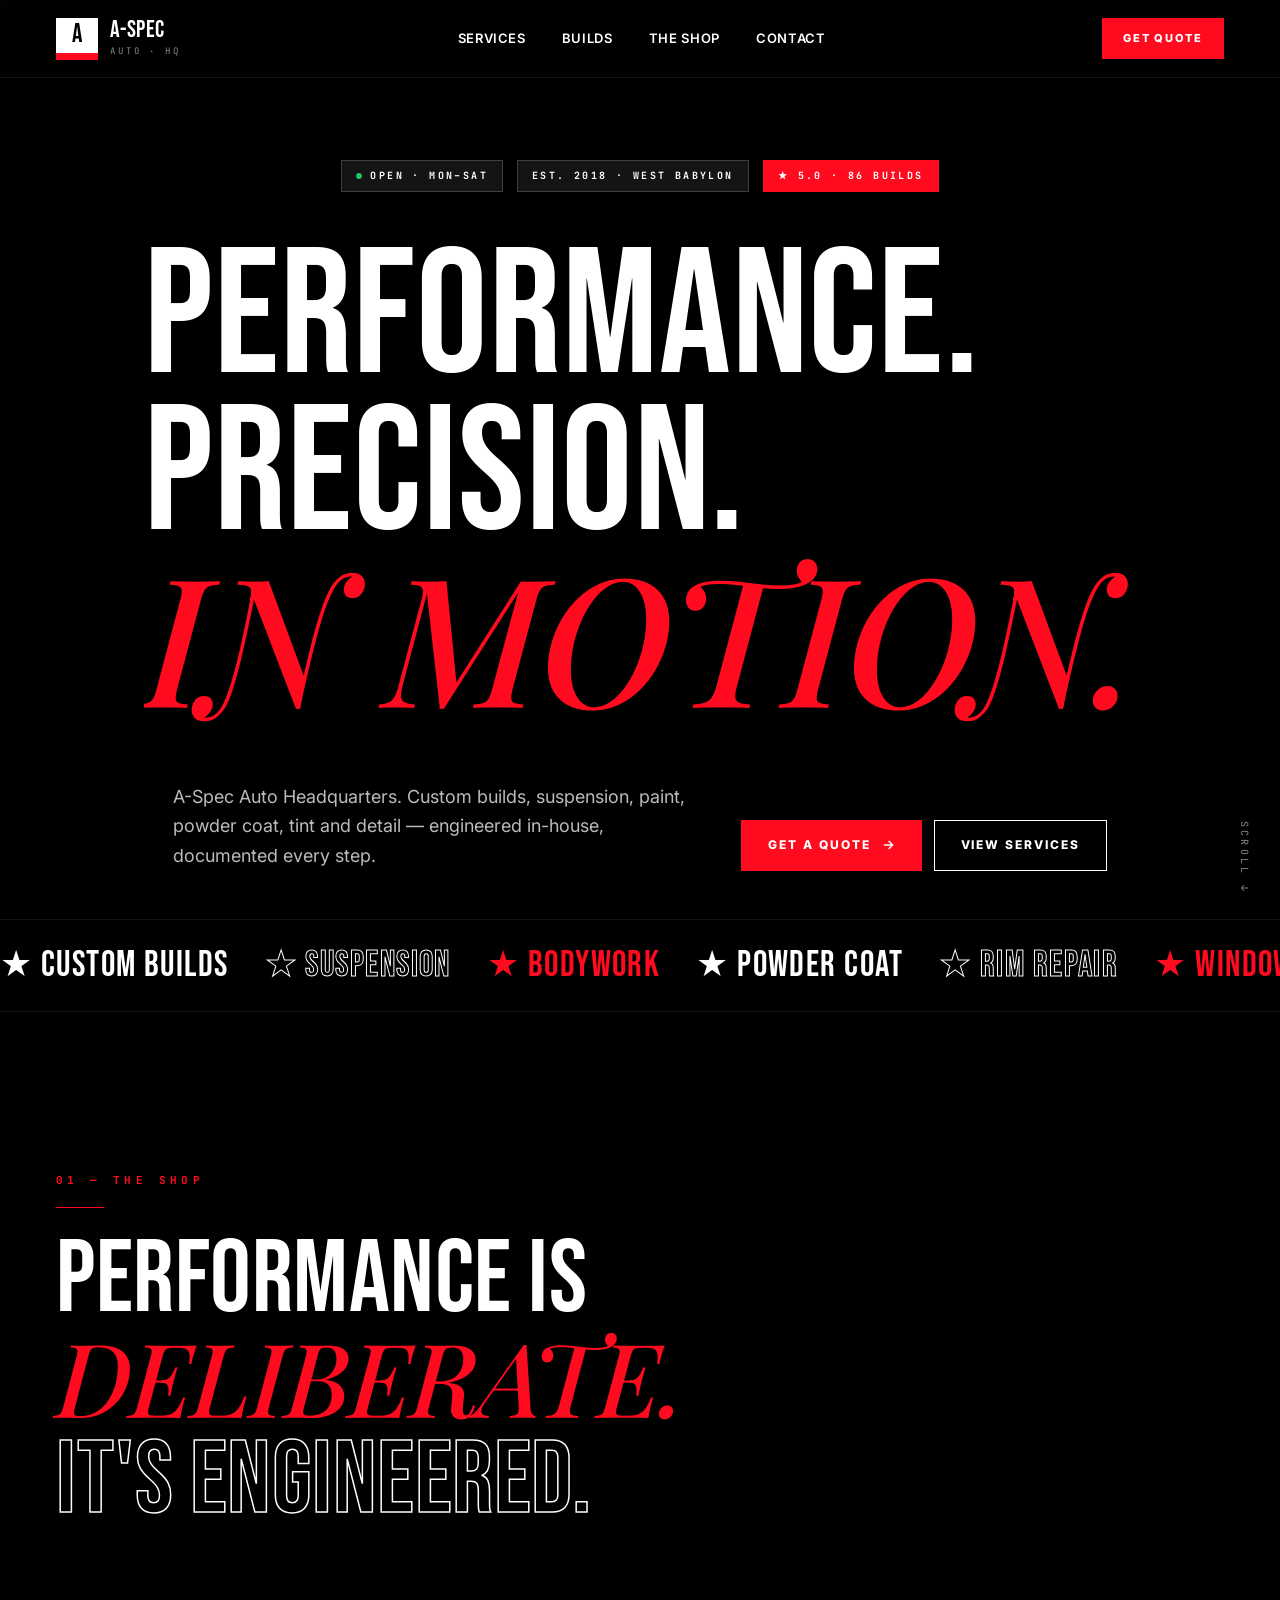
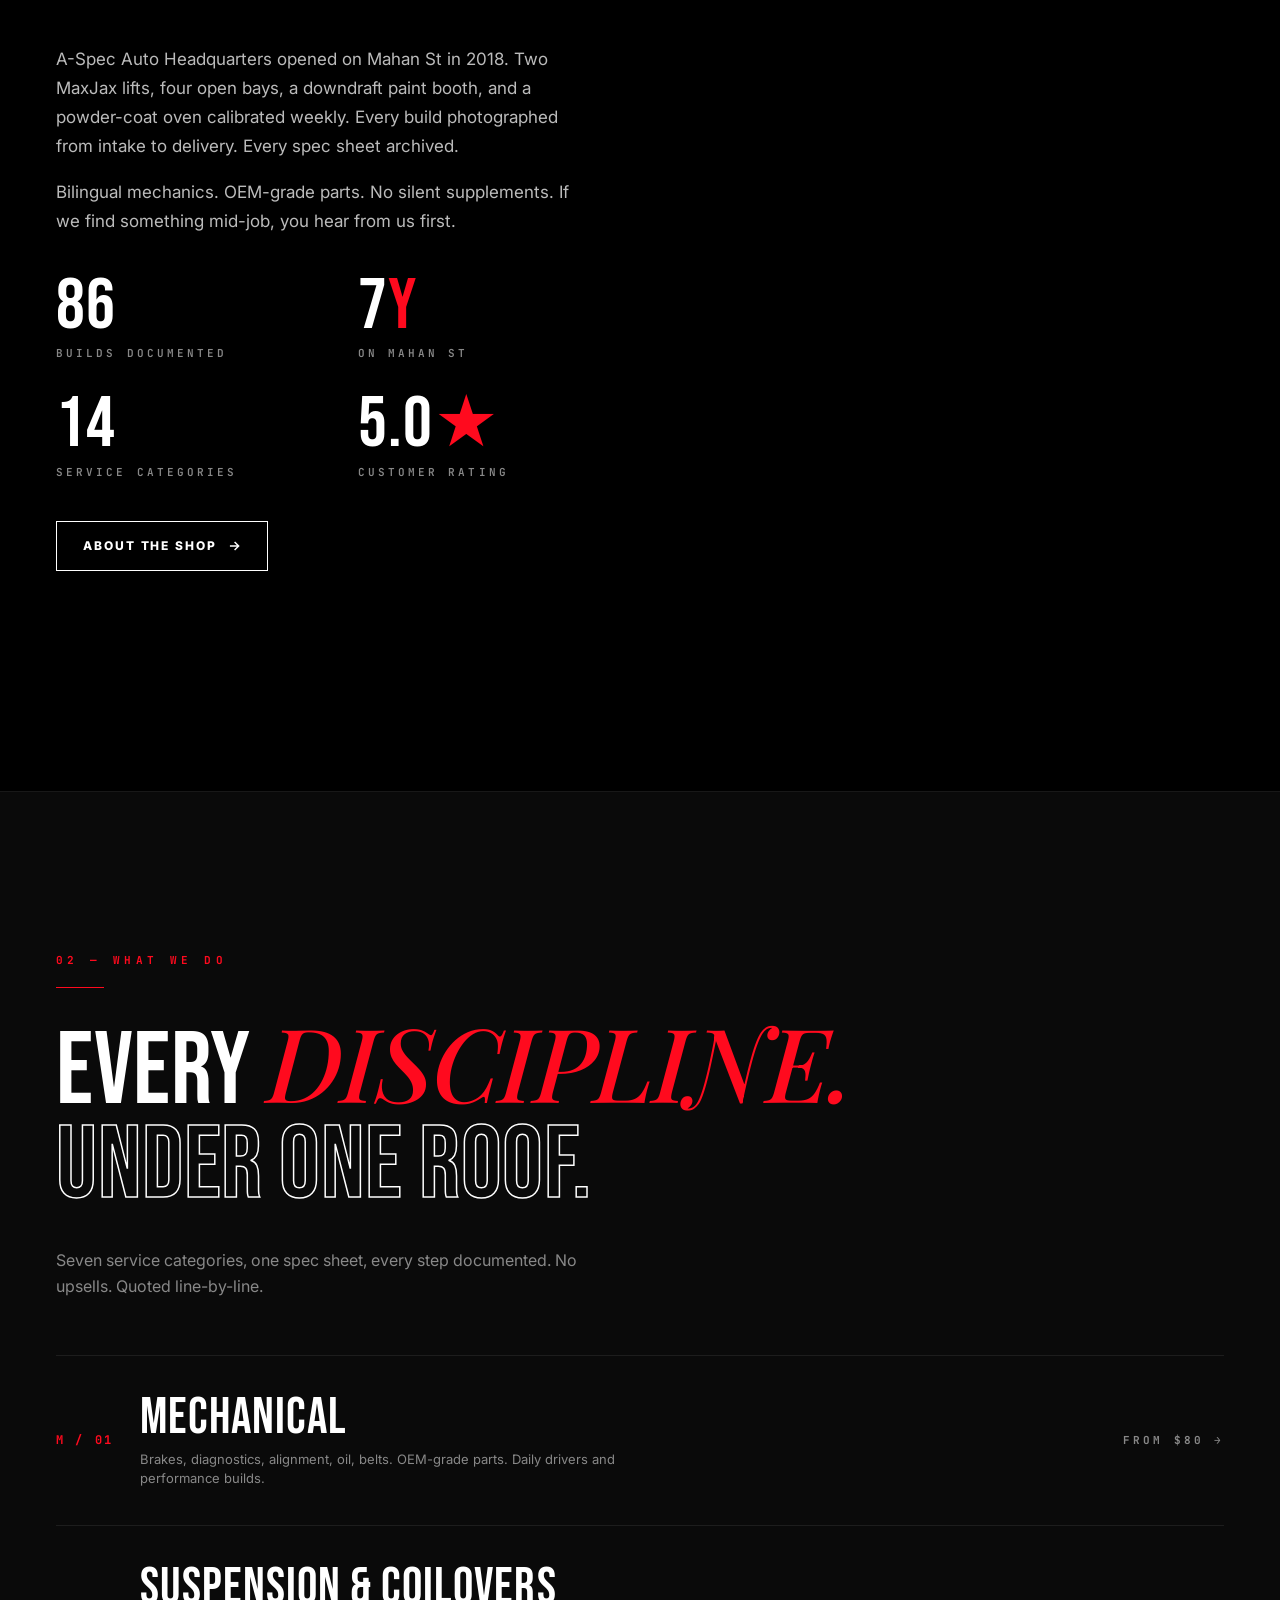
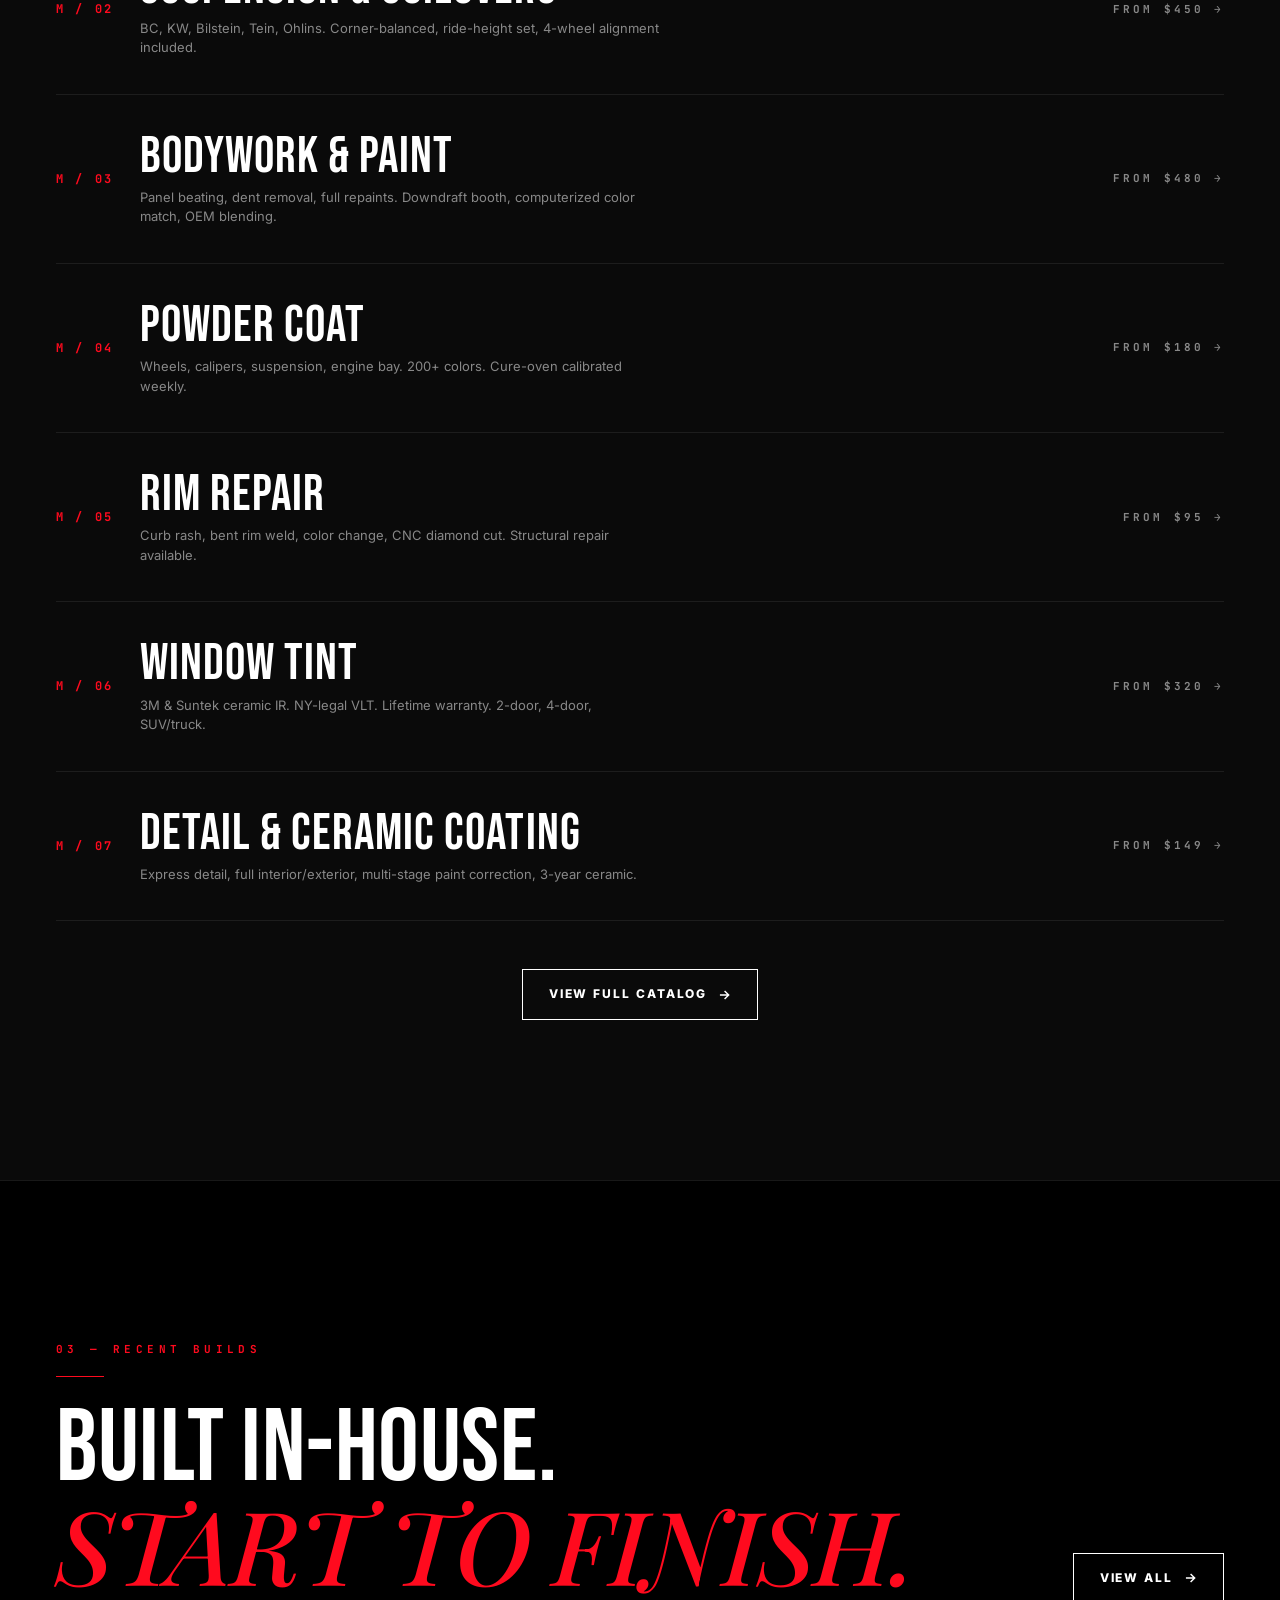
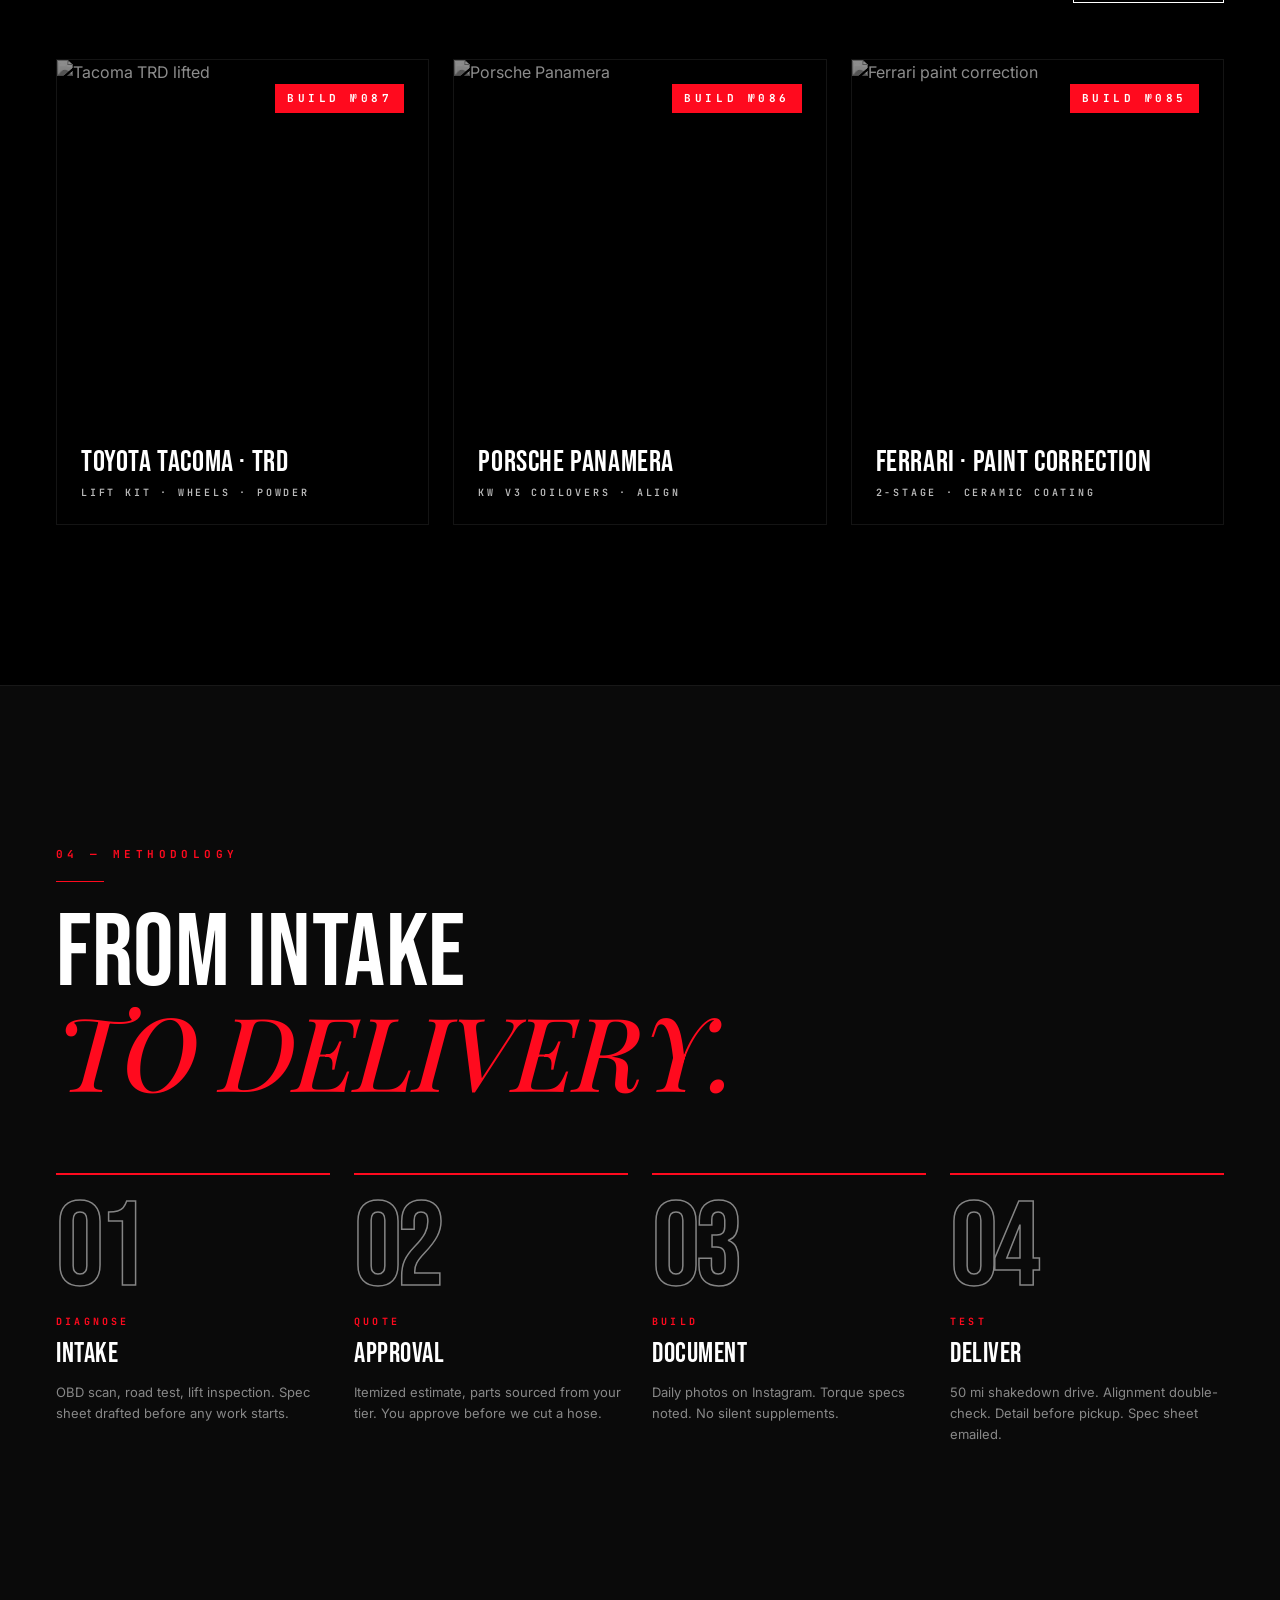
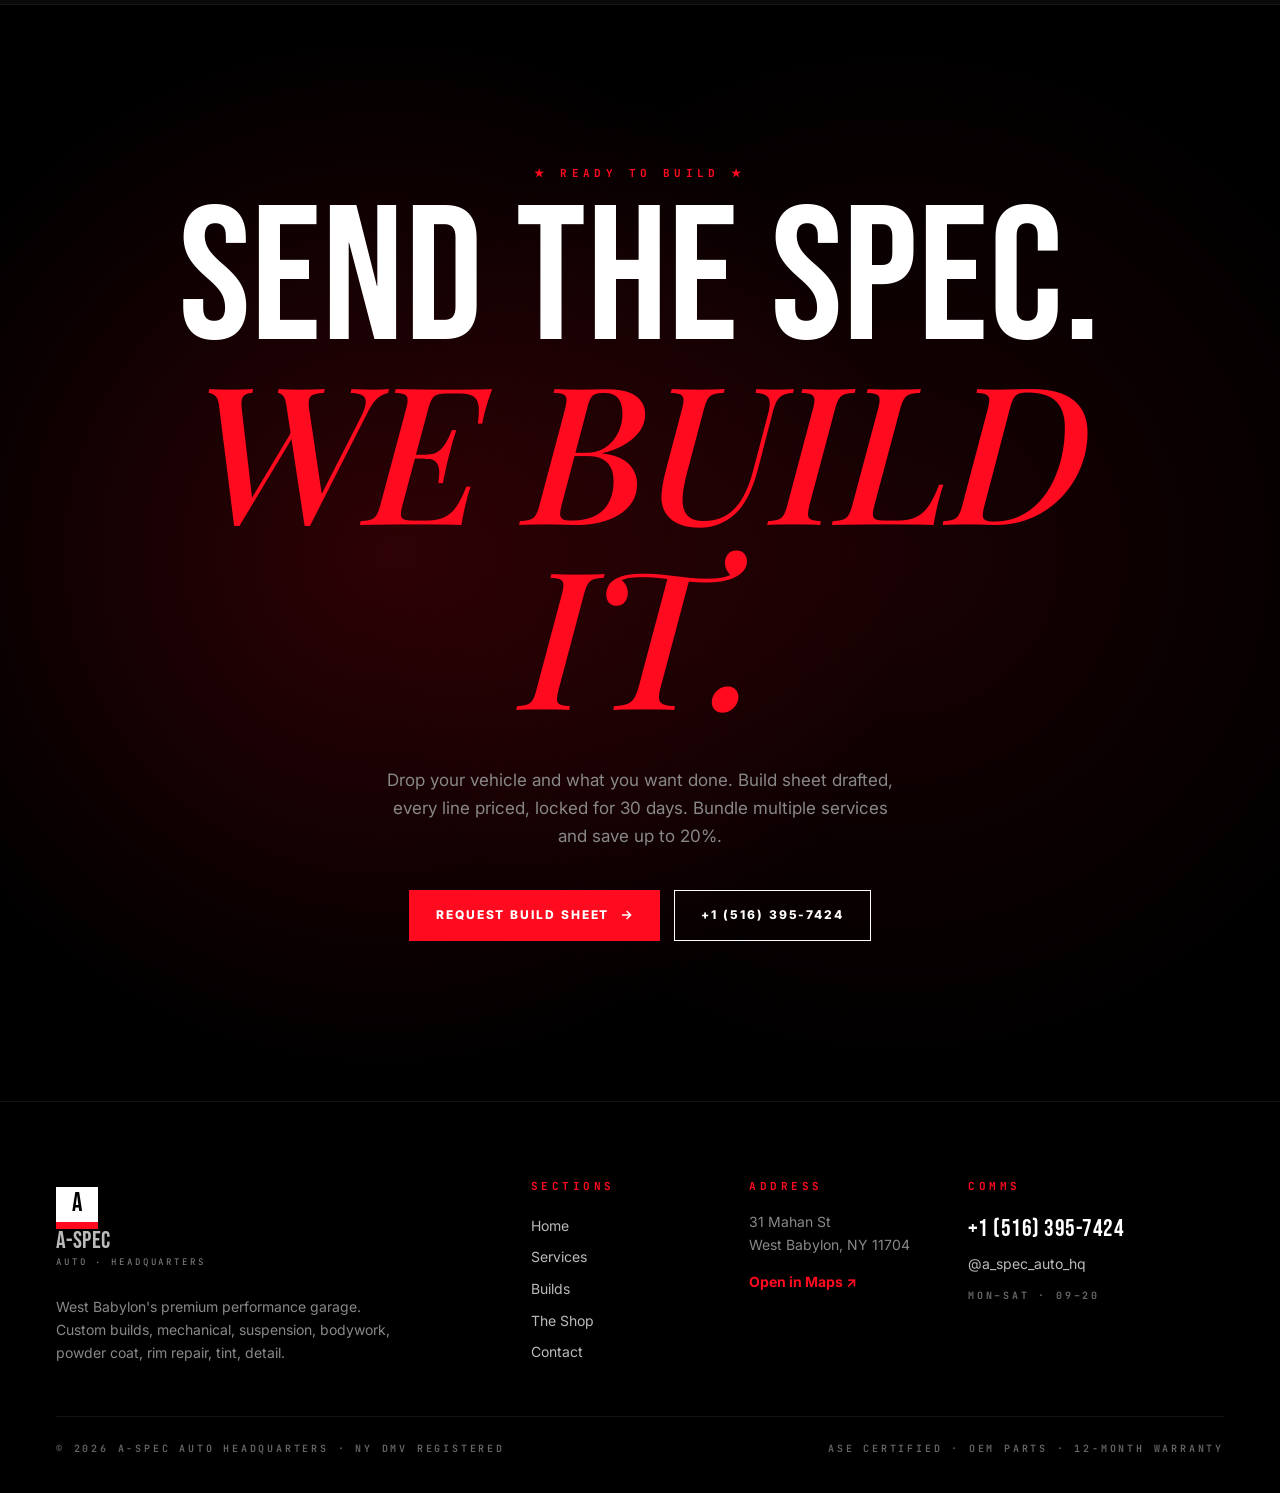
==== commit ccc40dc5: "Rebuild from scratch: 5 self-contained HTML files, all CSS/JS inline, zero external deps (no Tailwin" ====
--- a/index.html
+++ b/index.html
@@ -3,702 +3,791 @@
 <head>
 <meta charset="UTF-8" />
 <meta name="viewport" content="width=device-width, initial-scale=1.0" />
-<title>A-Spec Auto HQ · Performance Garage · West Babylon, NY</title>
-<meta name="description" content="A-Spec Auto Headquarters — performance garage in West Babylon, NY. Custom builds, suspension, paint, powder coat, tint, detailing. (516) 395-7424." />
-<link rel="canonical" href="https://aspecautohq.com/">
+<title>A-Spec Auto HQ — Performance Garage. West Babylon, NY.</title>
+<meta name="description" content="A-Spec Auto Headquarters. Performance garage. Custom builds, suspension, paint, powder coat, tint, detail. 31 Mahan St, West Babylon NY. (516) 395-7424." />
+<link rel="canonical" href="https://aspecautohq.com/" />
 <meta property="og:type" content="website">
-<meta property="og:title" content="A-Spec Auto Headquarters · West Babylon, NY">
-<meta property="og:description" content="Performance. Precision. Built right.">
+<meta property="og:title" content="A-Spec Auto HQ — Performance Garage">
+<meta property="og:description" content="Engineered for the road.">
 <link rel="icon" type="image/svg+xml" href="assets/brand/favicon.svg" />
-
-<script type="application/ld+json">
-{"@context":"https://schema.org","@type":"AutoRepair","name":"A-Spec Auto Headquarters","url":"https://aspecautohq.com/","telephone":"+1-516-395-7424","priceRange":"$$","address":{"@type":"PostalAddress","streetAddress":"31 Mahan St","addressLocality":"West Babylon","addressRegion":"NY","postalCode":"11704","addressCountry":"US"},"openingHoursSpecification":[{"@type":"OpeningHoursSpecification","dayOfWeek":["Monday","Tuesday","Wednesday","Thursday","Friday","Saturday"],"opens":"09:00","closes":"20:00"}],"sameAs":["https://www.instagram.com/a_spec_auto_hq/"],"aggregateRating":{"@type":"AggregateRating","ratingValue":"5.0","reviewCount":"86"}}
-</script>
-
 <link rel="preconnect" href="https://fonts.googleapis.com">
 <link rel="preconnect" href="https://fonts.gstatic.com" crossorigin>
-<link href="https://fonts.googleapis.com/css2?family=Bebas+Neue&family=Oswald:wght@500;600;700&family=Anton&family=Inter:wght@400;500;600;700;800&family=Manrope:wght@400;500;600;700;800&family=Roboto+Mono:wght@400;500;600;700&display=swap" rel="stylesheet">
-<link rel="stylesheet" href="assets/styles.css">
+<link href="https://fonts.googleapis.com/css2?family=Bebas+Neue&family=Inter:wght@300;400;500;600;700;800;900&family=Playfair+Display:ital,wght@1,400;1,500;1,600&family=JetBrains+Mono:wght@400;500;600;700&display=swap" rel="stylesheet">
+
+<style>
+/* ====== RESET ====== */
+*,*::before,*::after{box-sizing:border-box;margin:0;padding:0}
+html{scroll-behavior:smooth;background:#000;color:#fff;-webkit-font-smoothing:antialiased}
+body{font-family:'Inter',system-ui,sans-serif;background:#000;color:#fff;overflow-x:hidden;font-weight:400;line-height:1.55;font-size:16px;cursor:default}
+img{display:block;max-width:100%;height:auto}
+a{color:#fff;text-decoration:none}
+button{font:inherit;cursor:pointer;background:none;border:0;color:inherit}
+ul,ol{list-style:none}
+input,select,textarea{font:inherit;color:inherit;background:transparent;border:0;outline:none}
+::selection{background:#ff0a1e;color:#fff}
+
+:root{
+  --r:#ff0a1e;
+  --r-d:#cc0017;
+}
+
+/* ====== UTILITIES ====== */
+.wrap{max-width:1500px;margin:0 auto;padding:0 28px}
+@media(min-width:768px){.wrap{padding:0 56px}}
+.hide-mobile{display:none}
+@media(min-width:960px){.hide-mobile{display:block}.hide-desktop{display:none}}
+.serif-it{font-family:'Playfair Display',serif;font-style:italic;font-weight:400}
+.mono{font-family:'JetBrains Mono',monospace;font-weight:500;letter-spacing:.04em}
+
+/* ====== TYPOGRAPHY ====== */
+h1,h2,h3,h4{font-family:'Bebas Neue',sans-serif;font-weight:400;letter-spacing:.01em;line-height:.9;text-transform:uppercase}
+.eyebrow{font-family:'JetBrains Mono',monospace;font-size:11px;letter-spacing:.4em;text-transform:uppercase;color:var(--r);font-weight:600;display:inline-flex;align-items:center;gap:14px}
+.eyebrow::before{content:'';display:block;width:36px;height:1px;background:var(--r)}
+.kicker{font-family:'JetBrains Mono',monospace;font-size:11px;letter-spacing:.32em;text-transform:uppercase;color:#888;font-weight:500}
+
+/* ====== SCROLL PROGRESS ====== */
+.scroll-bar{position:fixed;top:0;left:0;height:2px;background:var(--r);z-index:90;width:0;transition:width .1s linear}
+
+/* ====== CURSOR FOLLOWER (sutil, no reemplaza el cursor real) ====== */
+.cf{position:fixed;top:0;left:0;width:12px;height:12px;border-radius:50%;background:var(--r);pointer-events:none;z-index:1000;transform:translate(-50%,-50%);transition:transform .15s ease,opacity .25s;mix-blend-mode:difference;opacity:0;will-change:transform}
+.cf.active{opacity:1}
+.cf.big{transform:translate(-50%,-50%) scale(2.6)}
+@media(max-width:960px){.cf{display:none}}
+
+/* ====== HEADER ====== */
+.header{position:fixed;top:0;left:0;right:0;z-index:80;background:rgba(0,0,0,.65);backdrop-filter:blur(14px);-webkit-backdrop-filter:blur(14px);border-bottom:1px solid rgba(255,255,255,.08);height:78px;display:flex;align-items:center;transition:transform .35s ease,background .25s ease}
+.header.hide{transform:translateY(-100%)}
+.header .row{width:100%;max-width:1500px;margin:0 auto;padding:0 28px;display:flex;align-items:center;justify-content:space-between;gap:24px}
+@media(min-width:768px){.header .row{padding:0 56px}}
+
+.logo{display:flex;align-items:center;gap:12px}
+.logo-mark{width:42px;height:42px;background:#fff;position:relative;display:grid;place-items:center;flex-shrink:0;transition:transform .3s}
+.logo:hover .logo-mark{transform:rotate(-5deg)}
+.logo-mark::after{content:'';position:absolute;left:0;right:0;bottom:0;height:7px;background:var(--r)}
+.logo-mark span{font-family:'Bebas Neue';font-size:26px;color:#000;line-height:1;padding-bottom:7px}
+.logo-name{font-family:'Bebas Neue';font-size:24px;letter-spacing:.02em;line-height:1}
+.logo-tag{font-family:'JetBrains Mono',monospace;font-size:9px;letter-spacing:.32em;color:#888;margin-top:3px;display:block}
+
+.nav{display:none;gap:36px;align-items:center}
+@media(min-width:960px){.nav{display:flex}}
+.nav a{font-family:'Inter';font-size:13px;font-weight:600;letter-spacing:.05em;text-transform:uppercase;color:#fff;position:relative;padding:8px 0;transition:color .25s}
+.nav a::after{content:'';position:absolute;left:0;right:0;bottom:0;height:2px;background:var(--r);transform:scaleX(0);transform-origin:right;transition:transform .4s cubic-bezier(.16,1,.3,1)}
+.nav a:hover{color:#fff}
+.nav a:hover::after,.nav a.active::after{transform:scaleX(1);transform-origin:left}
+.nav a.active{color:var(--r)}
+
+.header-cta{display:flex;align-items:center;gap:12px}
+.btn{display:inline-flex;align-items:center;justify-content:center;gap:10px;padding:15px 26px;font-family:'Inter',sans-serif;font-size:12px;letter-spacing:.16em;text-transform:uppercase;font-weight:800;transition:all .3s ease;cursor:pointer;border-radius:0;border:1px solid transparent;position:relative;overflow:hidden}
+.btn-red{background:var(--r);color:#fff;border-color:var(--r)}
+.btn-red::before{content:'';position:absolute;inset:0;background:var(--r-d);transform:translateY(101%);transition:transform .4s cubic-bezier(.16,1,.3,1)}
+.btn-red:hover::before{transform:translateY(0)}
+.btn-red span{position:relative;z-index:1}
+.btn-red svg{position:relative;z-index:1}
+.btn-line{background:transparent;color:#fff;border:1px solid #fff}
+.btn-line::before{content:'';position:absolute;inset:0;background:#fff;transform:translateY(101%);transition:transform .4s cubic-bezier(.16,1,.3,1);z-index:0}
+.btn-line:hover::before{transform:translateY(0)}
+.btn-line:hover{color:#000}
+.btn-line span,.btn-line svg{position:relative;z-index:1}
+.btn-sm{padding:11px 20px;font-size:11px;letter-spacing:.16em}
+
+.menu-btn{display:grid;place-items:center;width:42px;height:42px;background:transparent;border:1px solid rgba(255,255,255,.16);color:#fff}
+@media(min-width:960px){.menu-btn{display:none}}
+.menu-panel{position:fixed;top:78px;left:0;right:0;background:#000;border-bottom:1px solid rgba(255,255,255,.16);padding:30px 28px;display:none;flex-direction:column;gap:20px;z-index:79}
+.menu-panel.open{display:flex}
+.menu-panel a{font-family:'Bebas Neue';font-size:32px;letter-spacing:.02em;color:#fff;text-decoration:none}
+.menu-panel a:hover{color:var(--r)}
+
+/* ====== DUOTONE IMAGE WRAPPER ====== */
+.duo{position:relative;overflow:hidden;background:#000;display:block}
+.duo img{width:100%;height:100%;object-fit:cover;display:block;filter:grayscale(1) contrast(1.25) brightness(.55);transition:transform 1.4s cubic-bezier(.16,1,.3,1),filter .8s}
+.duo::before{content:'';position:absolute;inset:0;background:#000;mix-blend-mode:saturation;pointer-events:none;z-index:1}
+.duo::after{content:'';position:absolute;inset:0;background:radial-gradient(ellipse at center,rgba(0,0,0,0) 30%,rgba(0,0,0,.65) 100%);pointer-events:none;z-index:2}
+.duo:hover img{transform:scale(1.04);filter:grayscale(1) contrast(1.35) brightness(.7)}
+
+/* ====== HERO ====== */
+.hero{position:relative;min-height:100vh;width:100%;overflow:hidden;display:flex;flex-direction:column;background:#000}
+.hero-img{position:absolute;inset:0;z-index:0}
+.hero-img img{width:100%;height:100%;object-fit:cover;filter:grayscale(1) contrast(1.3) brightness(.4)}
+.hero-img::before{content:'';position:absolute;inset:0;background:#000;mix-blend-mode:saturation;pointer-events:none;z-index:1}
+.hero-img::after{content:'';position:absolute;inset:0;background:
+  radial-gradient(ellipse 80% 60% at center,rgba(0,0,0,0) 30%,rgba(0,0,0,.85) 100%),
+  linear-gradient(180deg,rgba(0,0,0,.5) 0%,rgba(0,0,0,.1) 30%,rgba(0,0,0,.95) 100%);z-index:2}
+
+.hero-top{position:relative;z-index:3;padding-top:140px}
+@media(min-width:768px){.hero-top{padding-top:160px}}
+.hero-tags{display:flex;gap:14px;flex-wrap:wrap}
+.tag{display:inline-flex;align-items:center;gap:8px;padding:7px 14px;background:rgba(255,255,255,.08);border:1px solid rgba(255,255,255,.18);font-family:'JetBrains Mono',monospace;font-size:10px;letter-spacing:.24em;text-transform:uppercase;font-weight:700;backdrop-filter:blur(4px)}
+.tag-red{background:var(--r);border-color:var(--r);color:#fff}
+.tag .dot{width:6px;height:6px;border-radius:50%;background:#22c55e;animation:p 2s infinite}
+@keyframes p{0%,100%{opacity:1}50%{opacity:.4}}
+
+.hero-mid{flex:1;position:relative;z-index:3;display:flex;flex-direction:column;justify-content:center;padding:48px 0}
+.hero-title{font-family:'Bebas Neue';font-size:clamp(64px,14vw,200px);line-height:.88;letter-spacing:.005em;text-transform:uppercase}
+.hero-title span{display:block;overflow:hidden}
+.hero-title span > i{display:inline-block;font-style:normal;transform:translateY(110%);transition:transform 1.2s cubic-bezier(.34,1.56,.64,1)}
+.hero-title.in span:nth-child(1) > i{transform:translateY(0);transition-delay:.1s}
+.hero-title.in span:nth-child(2) > i{transform:translateY(0);transition-delay:.28s}
+.hero-title.in span:nth-child(3) > i{transform:translateY(0);transition-delay:.46s}
+.hero-title .accent{font-family:'Playfair Display',serif;font-style:italic;color:var(--r);font-weight:500;letter-spacing:-.02em}
+.hero-title .out{color:transparent;-webkit-text-stroke:1.5px #fff;letter-spacing:.01em}
+
+.hero-bottom{position:relative;z-index:3;padding-bottom:48px}
+.hero-bottom-grid{display:grid;grid-template-columns:1fr;gap:32px;align-items:end}
+@media(min-width:900px){.hero-bottom-grid{grid-template-columns:1fr auto;gap:48px}}
+.hero-sub{font-family:'Inter';font-size:16px;line-height:1.65;color:#bbb;max-width:520px;font-weight:400}
+@media(min-width:768px){.hero-sub{font-size:18px}}
+.hero-cta{display:flex;gap:12px;flex-wrap:wrap}
+
+.hero-side{display:flex;flex-direction:column;gap:6px;padding-left:24px;border-left:2px solid var(--r);font-family:'JetBrains Mono',monospace;font-size:12px;letter-spacing:.04em;color:#bbb}
+.hero-side strong{color:#fff;font-weight:700;display:block;letter-spacing:.06em;font-size:11px;text-transform:uppercase}
+
+.scroll-cue{position:absolute;bottom:24px;right:28px;z-index:5;font-family:'JetBrains Mono',monospace;font-size:10px;letter-spacing:.32em;text-transform:uppercase;color:#888;writing-mode:vertical-rl;display:none;animation:bob 2.4s ease-in-out infinite}
+@media(min-width:1024px){.scroll-cue{display:block}}
+@keyframes bob{0%,100%{transform:translateY(0)}50%{transform:translateY(8px)}}
+
+/* ====== MARQUEE ====== */
+.mar{overflow:hidden;border-top:1px solid rgba(255,255,255,.08);border-bottom:1px solid rgba(255,255,255,.08);padding:18px 0;background:#000;position:relative;z-index:5}
+.mar-track{display:flex;animation:mar 32s linear infinite;gap:36px;width:max-content;will-change:transform}
+.mar:hover .mar-track{animation-play-state:paused}
+@keyframes mar{from{transform:translateX(0)}to{transform:translateX(-50%)}}
+.mar span{font-family:'Bebas Neue';font-size:36px;letter-spacing:.04em;text-transform:uppercase;color:#fff;display:inline-block}
+.mar span.r{color:var(--r)}
+.mar span.o{color:transparent;-webkit-text-stroke:1px #fff}
+
+/* ====== SECTION ====== */
+.s{padding:120px 0;position:relative}
+@media(min-width:768px){.s{padding:160px 0}}
+.s-alt{background:#0a0a0a;border-top:1px solid rgba(255,255,255,.06);border-bottom:1px solid rgba(255,255,255,.06)}
+
+.section-num{font-family:'JetBrains Mono',monospace;font-size:11px;letter-spacing:.4em;text-transform:uppercase;color:var(--r);font-weight:700;margin-bottom:18px}
+.section-rule{height:1px;width:48px;background:var(--r);margin-bottom:26px}
+.section-title{font-family:'Bebas Neue';font-size:clamp(48px,8vw,108px);line-height:.92;letter-spacing:.005em;text-transform:uppercase;max-width:1200px}
+.section-title .a{font-family:'Playfair Display',serif;font-style:italic;color:var(--r);font-weight:500;letter-spacing:-.02em}
+.section-title .out{color:transparent;-webkit-text-stroke:1.5px #fff}
+.section-sub{font-family:'Inter';font-size:16px;color:#888;max-width:540px;line-height:1.65;margin-top:24px;font-weight:400}
+
+/* ====== ABOUT (about-quick on homepage) ====== */
+.about-grid{display:grid;grid-template-columns:1fr;gap:48px;align-items:center;margin-top:56px}
+@media(min-width:1024px){.about-grid{grid-template-columns:1.05fr .95fr;gap:80px}}
+.about-photo{aspect-ratio:4/5;width:100%}
+.about-photo img{object-position:center}
+.about-stats{display:grid;grid-template-columns:1fr 1fr;gap:32px;margin-top:40px}
+.about-stat .n{font-family:'Bebas Neue';font-size:72px;line-height:.85;color:#fff;letter-spacing:.02em}
+.about-stat .n .r{color:var(--r)}
+.about-stat .l{font-family:'JetBrains Mono',monospace;font-size:11px;letter-spacing:.28em;color:#888;text-transform:uppercase;margin-top:8px;font-weight:600}
+
+/* ====== SERVICES LIST (editorial big) ====== */
+.svc-list{margin-top:56px}
+.svc-item{display:grid;grid-template-columns:60px 1fr auto;gap:24px;align-items:center;padding:36px 0;border-bottom:1px solid rgba(255,255,255,.08);position:relative;transition:padding-left .4s cubic-bezier(.16,1,.3,1)}
+.svc-item:first-child{border-top:1px solid rgba(255,255,255,.08)}
+.svc-item:hover{padding-left:18px}
+.svc-item::before{content:'';position:absolute;left:0;top:0;bottom:0;width:0;background:var(--r);transition:width .4s cubic-bezier(.16,1,.3,1)}
+.svc-item:hover::before{width:4px}
+.svc-num{font-family:'JetBrains Mono',monospace;font-size:12px;letter-spacing:.22em;color:var(--r);font-weight:700}
+.svc-name{font-family:'Bebas Neue';font-size:clamp(28px,4vw,52px);line-height:1;letter-spacing:.02em;color:#fff;text-transform:uppercase;transition:color .25s,transform .35s cubic-bezier(.16,1,.3,1);transform-origin:left center}
+.svc-item:hover .svc-name{color:var(--r)}
+.svc-desc{font-family:'Inter';font-size:13px;color:#888;margin-top:6px;line-height:1.5;max-width:520px}
+.svc-go{font-family:'JetBrains Mono',monospace;font-size:11px;letter-spacing:.28em;color:#888;font-weight:700;transition:color .25s,transform .35s}
+.svc-item:hover .svc-go{color:var(--r);transform:translateX(8px)}
+
+/* ====== BUILDS GRID ====== */
+.builds{display:grid;grid-template-columns:1fr;gap:24px;margin-top:56px}
+@media(min-width:640px){.builds{grid-template-columns:repeat(2,1fr)}}
+@media(min-width:1024px){.builds{grid-template-columns:repeat(3,1fr)}}
+.build{position:relative;overflow:hidden;display:block;background:#000;border:1px solid rgba(255,255,255,.08);transition:border-color .35s,transform .4s cubic-bezier(.16,1,.3,1)}
+.build:hover{border-color:var(--r);transform:translateY(-6px)}
+.build .photo{position:relative;aspect-ratio:4/5;overflow:hidden}
+.build .photo img{width:100%;height:100%;object-fit:cover;filter:grayscale(1) contrast(1.3) brightness(.55);transition:transform 1.1s cubic-bezier(.16,1,.3,1),filter .55s}
+.build:hover .photo img{transform:scale(1.06);filter:grayscale(1) contrast(1.35) brightness(.8)}
+.build .photo::after{content:'';position:absolute;inset:0;background:linear-gradient(180deg,transparent 40%,rgba(0,0,0,.96) 100%);pointer-events:none}
+.build .meta{position:absolute;inset:0;display:flex;flex-direction:column;justify-content:space-between;padding:24px;z-index:2;pointer-events:none}
+.build .num{font-family:'JetBrains Mono',monospace;font-size:11px;letter-spacing:.32em;color:#fff;font-weight:700;align-self:flex-end;background:var(--r);padding:6px 12px}
+.build h3{font-family:'Bebas Neue';font-size:30px;line-height:1;letter-spacing:.02em;color:#fff;text-transform:uppercase}
+.build .work{font-family:'JetBrains Mono',monospace;font-size:10px;letter-spacing:.28em;color:#bbb;margin-top:8px;text-transform:uppercase;font-weight:600}
+
+/* ====== PROCESS ====== */
+.proc{display:grid;grid-template-columns:1fr;gap:32px;margin-top:64px}
+@media(min-width:640px){.proc{grid-template-columns:repeat(2,1fr);gap:48px}}
+@media(min-width:1024px){.proc{grid-template-columns:repeat(4,1fr);gap:24px}}
+.proc-step{position:relative;padding-top:28px;border-top:2px solid var(--r)}
+.proc-num{font-family:'Bebas Neue';font-size:120px;line-height:.78;color:transparent;-webkit-text-stroke:1.5px #fff;letter-spacing:-.04em;margin-bottom:18px;opacity:.5}
+.proc-tag{font-family:'JetBrains Mono',monospace;font-size:10px;letter-spacing:.32em;color:var(--r);font-weight:700;text-transform:uppercase;margin-bottom:10px}
+.proc-name{font-family:'Bebas Neue';font-size:28px;line-height:1;letter-spacing:.02em;text-transform:uppercase;color:#fff;margin-bottom:14px}
+.proc-desc{font-family:'Inter';font-size:13px;color:#888;line-height:1.6}
+
+/* ====== CTA HUGE ====== */
+.cta-huge{padding:160px 0;position:relative;overflow:hidden;text-align:center;background:#000}
+.cta-huge::before{content:'';position:absolute;inset:0;background:
+  radial-gradient(circle at 30% 50%,rgba(255,10,30,.18),transparent 50%),
+  radial-gradient(circle at 70% 50%,rgba(255,10,30,.10),transparent 50%);pointer-events:none}
+.cta-huge .wrap{position:relative;z-index:1}
+.cta-huge h2{font-family:'Bebas Neue';font-size:clamp(64px,15vw,200px);line-height:.85;letter-spacing:.005em}
+.cta-huge h2 .a{font-family:'Playfair Display',serif;font-style:italic;color:var(--r);font-weight:500;letter-spacing:-.02em}
+.cta-huge p{font-family:'Inter';font-size:17px;color:#888;line-height:1.65;max-width:520px;margin:32px auto 0}
+.cta-huge .row{margin-top:40px;display:flex;gap:14px;justify-content:center;flex-wrap:wrap}
+
+/* ====== FOOTER ====== */
+.foot{padding:80px 0 36px;border-top:1px solid rgba(255,255,255,.08);background:#000}
+.foot-grid{display:grid;grid-template-columns:1fr;gap:48px}
+@media(min-width:768px){.foot-grid{grid-template-columns:5fr 2fr 2fr 3fr}}
+.foot h4{font-family:'JetBrains Mono',monospace;font-size:11px;letter-spacing:.32em;text-transform:uppercase;color:var(--r);font-weight:700;margin-bottom:18px}
+.foot a{display:block;font-family:'Inter';font-size:14px;color:#bbb;padding:5px 0;transition:color .2s}
+.foot a:hover{color:var(--r)}
+.foot p{font-family:'Inter';font-size:14px;color:#888;line-height:1.65;max-width:340px;margin-top:20px}
+.foot .big-phone{font-family:'Bebas Neue';font-size:24px;color:#fff;letter-spacing:.02em;line-height:1.2}
+.foot .copy{display:flex;flex-direction:column;gap:8px;margin-top:48px;padding-top:24px;border-top:1px solid rgba(255,255,255,.08);font-family:'JetBrains Mono',monospace;font-size:10px;letter-spacing:.28em;text-transform:uppercase;color:#666;font-weight:600}
+@media(min-width:768px){.foot .copy{flex-direction:row;justify-content:space-between;align-items:center}}
+
+/* ====== MOBILE STICKY ====== */
+.mob-cta{position:fixed;bottom:0;left:0;right:0;background:#000;border-top:1px solid rgba(255,255,255,.16);padding:12px;display:flex;gap:10px;z-index:85}
+.mob-cta a{flex:1;padding:14px;text-align:center;font-family:'JetBrains Mono',monospace;font-size:11px;letter-spacing:.22em;text-transform:uppercase;font-weight:800;border-radius:0}
+.mob-cta .line{border:1px solid #fff;color:#fff}
+.mob-cta .red{background:var(--r);color:#fff;border:1px solid var(--r)}
+@media(min-width:960px){.mob-cta{display:none}}
+
+/* ====== MODAL ====== */
+.modal{position:fixed;inset:0;background:rgba(0,0,0,.92);backdrop-filter:blur(12px);z-index:200;display:none;align-items:center;justify-content:center;padding:24px}
+.modal.open{display:flex;animation:f .3s ease}
+@keyframes f{from{opacity:0}to{opacity:1}}
+.modal-card{background:#080808;border:1px solid rgba(255,255,255,.1);max-width:560px;width:100%;padding:40px;position:relative;animation:s .4s cubic-bezier(.16,1,.3,1)}
+.modal-card::before{content:'';position:absolute;top:0;left:0;right:0;height:3px;background:var(--r)}
+@keyframes s{from{transform:translateY(20px);opacity:.4}to{transform:translateY(0);opacity:1}}
+.modal-x{position:absolute;top:16px;right:20px;color:#888;font-size:24px;line-height:1;transition:color .2s,transform .25s}
+.modal-x:hover{color:var(--r);transform:rotate(90deg)}
+
+.field-label{font-family:'JetBrains Mono',monospace;font-size:10px;letter-spacing:.28em;text-transform:uppercase;color:#888;margin-bottom:10px;display:block;font-weight:700}
+.field-label .req{color:var(--r)}
+.input{width:100%;background:#000;border:1px solid rgba(255,255,255,.14);padding:14px 16px;color:#fff;font-family:'Inter';font-size:14px;outline:none;transition:border-color .25s;font-weight:500}
+.input:focus{border-color:var(--r)}
+.input::placeholder{color:#555}
+textarea.input{resize:vertical;min-height:120px;font-family:'Inter'}
+.form-row{margin-bottom:18px}
+.form-row.col2{display:grid;grid-template-columns:1fr;gap:18px}
+@media(min-width:600px){.form-row.col2{grid-template-columns:1fr 1fr}}
+
+/* ====== ANIMATIONS ====== */
+.reveal{opacity:0;transform:translateY(32px);transition:opacity 1s cubic-bezier(.16,1,.3,1),transform 1s cubic-bezier(.16,1,.3,1)}
+.reveal.in{opacity:1;transform:translateY(0)}
+.stagger > *{opacity:0;transform:translateY(28px);transition:opacity .9s cubic-bezier(.16,1,.3,1),transform .9s cubic-bezier(.16,1,.3,1)}
+.stagger.in > *{opacity:1;transform:translateY(0)}
+.stagger.in > *:nth-child(1){transition-delay:0s}
+.stagger.in > *:nth-child(2){transition-delay:.08s}
+.stagger.in > *:nth-child(3){transition-delay:.16s}
+.stagger.in > *:nth-child(4){transition-delay:.24s}
+.stagger.in > *:nth-child(5){transition-delay:.32s}
+.stagger.in > *:nth-child(6){transition-delay:.40s}
+.stagger.in > *:nth-child(7){transition-delay:.48s}
+
+.clip-reveal{clip-path:inset(100% 0 0 0);transition:clip-path 1.6s cubic-bezier(.85,0,.15,1)}
+.clip-reveal.in{clip-path:inset(0 0 0 0)}
+
+/* tilt text big numbers */
+.big-num{font-family:'Bebas Neue';font-size:clamp(120px,22vw,300px);line-height:.78;letter-spacing:-.02em;color:transparent;-webkit-text-stroke:1px rgba(255,255,255,.08);pointer-events:none;user-select:none}
+</style>
 </head>
 <body>
 
-<div class="scroll-progress"></div>
+<div class="scroll-bar"></div>
+<div class="cf"></div>
 
 <!-- ============ HEADER ============ -->
-<header class="site-header">
-  <div class="inner">
+<header class="header">
+  <div class="row">
     <a href="index.html" class="logo">
       <span class="logo-mark"><span>A</span></span>
-      <span class="logo-text">
-        <span class="l1">A-Spec</span>
-        <span class="l2">AUTO · HQ</span>
-      </span>
+      <div>
+        <div class="logo-name">A-Spec</div>
+        <div class="logo-tag">AUTO · HQ</div>
+      </div>
     </a>
-    <nav class="nav-center" aria-label="Primary">
-      <a href="services.html" class="nav-link">Services</a>
-      <a href="builds.html" class="nav-link">Builds</a>
-      <a href="builds.html" class="nav-link">Gallery</a>
-      <a href="about.html" class="nav-link">The Shop</a>
-      <a href="contact.html" class="nav-link">Contact</a>
+    <nav class="nav">
+      <a href="services.html">Services</a>
+      <a href="builds.html">Builds</a>
+      <a href="about.html">The Shop</a>
+      <a href="contact.html">Contact</a>
     </nav>
-    <div class="nav-right">
-      <div class="lang-toggle">
-        <button data-lang="en" class="active">EN</button>
-        <span style="color:#777">/</span>
-        <button data-lang="es">ES</button>
-      </div>
-      <a href="#" data-open-quote class="btn btn-red btn-sm">Get Quote</a>
+    <div class="header-cta">
+      <a href="#" data-quote class="btn btn-red btn-sm"><span>Get Quote</span></a>
       <button id="menuBtn" class="menu-btn" aria-label="Menu">
         <svg width="22" height="22" viewBox="0 0 24 24" fill="none" stroke="currentColor" stroke-width="2"><line x1="3" y1="6" x2="21" y2="6"/><line x1="3" y1="12" x2="21" y2="12"/><line x1="3" y1="18" x2="21" y2="18"/></svg>
       </button>
     </div>
   </div>
-  <div id="menuPanel" class="menu-panel">
-    <a href="services.html" class="nav-link">Services</a>
-    <a href="builds.html" class="nav-link">Builds</a>
-    <a href="builds.html" class="nav-link">Gallery</a>
-    <a href="about.html" class="nav-link">The Shop</a>
-    <a href="contact.html" class="nav-link">Contact</a>
-  </div>
 </header>
+
+<div id="menuPanel" class="menu-panel">
+  <a href="services.html">Services</a>
+  <a href="builds.html">Builds</a>
+  <a href="about.html">The Shop</a>
+  <a href="contact.html">Contact</a>
+</div>
 
 <!-- ============ HERO ============ -->
 <section class="hero">
-  <div class="duo duo-hero">
-    <img src="https://images.unsplash.com/photo-1626668893632-6f3a4466d22f?auto=format&fit=crop&w=2200&q=85" alt="Performance car in workshop"/>
-  </div>
-
-  <div class="hero-inner">
-    <div class="hero-grid">
-      <div class="hero-bar reveal-stagger">
-        <div class="hero-tag">A-SPEC AUTO WORKS · EST. 2018</div>
-        <h1 class="hero-title">
-          <span class="split-line"><span data-en="Performance." data-es="Performance.">Performance.</span></span>
-          <span class="split-line"><span data-en="Precision." data-es="Precisión.">Precision.</span></span>
-          <span class="split-line"><span class="red" data-en="Built right." data-es="Bien hecho.">Built right.</span></span>
-        </h1>
-        <p class="hero-sub"
-           data-en="Custom builds, suspension, paint, powder coat, tint, detailing and performance services — documented from quote to delivery."
-           data-es="Custom builds, suspensión, pintura, powder coat, polarizado, detallado y servicios de performance — documentado de cotización a entrega.">
-          Custom builds, suspension, paint, powder coat, tint, detailing and performance services — documented from quote to delivery.
-        </p>
-        <div class="hero-cta">
-          <a href="#" data-open-quote class="btn btn-red" data-en="Get a Quote" data-es="Pedir Cotización">Get a Quote</a>
-          <a href="#services" class="btn btn-line" data-en="View Services" data-es="Ver Servicios">View Services</a>
-        </div>
-      </div>
-
-      <aside class="hero-side reveal">
-        <div class="hero-spec"><span class="k">Rating</span><span class="v">5.0 ★ · 86 reviews</span></div>
-        <div class="hero-spec"><span class="k">Open</span><span class="v">Mon–Sat · 09–20</span></div>
-        <div class="hero-spec"><span class="k">Location</span><span class="v">31 Mahan · West Babylon</span></div>
-        <div class="hero-spec"><span class="k">Bilingual</span><span class="v">English · Español</span></div>
-      </aside>
-    </div>
-  </div>
+  <div class="hero-img">
+    <img src="https://images.unsplash.com/photo-1626668893632-6f3a4466d22f?auto=format&fit=crop&w=2400&q=85" alt="Performance car in dark workshop"/>
+  </div>
+
+  <div class="wrap hero-top">
+    <div class="hero-tags">
+      <span class="tag"><span class="dot"></span> OPEN · MON–SAT</span>
+      <span class="tag">EST. 2018 · WEST BABYLON</span>
+      <span class="tag tag-red">★ 5.0 · 86 BUILDS</span>
+    </div>
+  </div>
+
+  <div class="wrap hero-mid">
+    <h1 class="hero-title" id="heroTitle">
+      <span><i>Performance.</i></span>
+      <span><i>Precision.</i></span>
+      <span><i class="accent">in motion.</i></span>
+    </h1>
+  </div>
+
+  <div class="wrap hero-bottom">
+    <div class="hero-bottom-grid">
+      <p class="hero-sub">A-Spec Auto Headquarters. Custom builds, suspension, paint, powder coat, tint and detail — engineered in-house, documented every step.</p>
+      <div class="hero-cta">
+        <a href="#" data-quote class="btn btn-red"><span>Get a Quote</span><svg width="14" height="14" viewBox="0 0 24 24" fill="none" stroke="currentColor" stroke-width="2.5"><path d="M5 12h14M13 5l7 7-7 7"/></svg></a>
+        <a href="#services" class="btn btn-line"><span>View Services</span></a>
+      </div>
+    </div>
+  </div>
+
+  <div class="scroll-cue">SCROLL ↓</div>
 </section>
 
-<!-- ============ TRUST BAR ============ -->
-<section class="trust">
-  <div class="grid reveal-stagger">
-    <div class="trust-item">
-      <div class="ic"><svg width="30" height="30" viewBox="0 0 24 24" fill="none" stroke="currentColor" stroke-width="1.6"><path d="M12 2 3 7v6c0 5 4 9 9 10 5-1 9-5 9-10V7l-9-5z"/><path d="m9 12 2 2 4-4"/></svg></div>
+<!-- ============ MARQUEE ============ -->
+<div class="mar">
+  <div class="mar-track">
+    <span>★ Custom Builds</span><span class="o">★ Suspension</span><span class="r">★ Bodywork</span>
+    <span>★ Powder Coat</span><span class="o">★ Rim Repair</span><span class="r">★ Window Tint</span>
+    <span>★ Detail · Ceramic</span><span class="o">★ Mechanical</span><span class="r">★ 5.0 ★ Rated</span>
+    <span>★ Custom Builds</span><span class="o">★ Suspension</span><span class="r">★ Bodywork</span>
+    <span>★ Powder Coat</span><span class="o">★ Rim Repair</span><span class="r">★ Window Tint</span>
+    <span>★ Detail · Ceramic</span><span class="o">★ Mechanical</span><span class="r">★ 5.0 ★ Rated</span>
+  </div>
+</div>
+
+<!-- ============ ABOUT QUICK ============ -->
+<section class="s">
+  <div class="wrap">
+    <div class="reveal">
+      <div class="section-num">01 — THE SHOP</div>
+      <div class="section-rule"></div>
+      <h2 class="section-title">
+        Performance is <span class="a">deliberate.</span><br>
+        <span class="out">It's engineered.</span>
+      </h2>
+    </div>
+
+    <div class="about-grid">
+      <div class="reveal">
+        <p style="font-family:'Inter';font-size:17px;color:#bbb;line-height:1.7;max-width:540px">A-Spec Auto Headquarters opened on Mahan St in 2018. Two MaxJax lifts, four open bays, a downdraft paint booth, and a powder-coat oven calibrated weekly. Every build photographed from intake to delivery. Every spec sheet archived.</p>
+        <p style="font-family:'Inter';font-size:17px;color:#bbb;line-height:1.7;max-width:540px;margin-top:18px">Bilingual mechanics. OEM-grade parts. No silent supplements. If we find something mid-job, you hear from us first.</p>
+
+        <div class="about-stats">
+          <div class="about-stat">
+            <div class="n" data-count="86">0</div>
+            <div class="l">Builds documented</div>
+          </div>
+          <div class="about-stat">
+            <div class="n" data-count="7">0<span class="r">y</span></div>
+            <div class="l">On Mahan St</div>
+          </div>
+          <div class="about-stat">
+            <div class="n" data-count="14">0</div>
+            <div class="l">Service categories</div>
+          </div>
+          <div class="about-stat">
+            <div class="n">5.0<span class="r">★</span></div>
+            <div class="l">Customer rating</div>
+          </div>
+        </div>
+
+        <div style="margin-top:40px">
+          <a href="about.html" class="btn btn-line"><span>About the shop</span><svg width="14" height="14" viewBox="0 0 24 24" fill="none" stroke="currentColor" stroke-width="2.5"><path d="M5 12h14M13 5l7 7-7 7"/></svg></a>
+        </div>
+      </div>
+
+      <div class="reveal clip-reveal">
+        <div class="duo about-photo">
+          <img src="https://images.unsplash.com/photo-1503376780353-7e6692767b70?auto=format&fit=crop&w=1400&q=85" alt="Performance car"/>
+        </div>
+      </div>
+    </div>
+  </div>
+</section>
+
+<!-- ============ SERVICES ============ -->
+<section id="services" class="s s-alt">
+  <div class="wrap">
+    <div class="reveal" style="display:flex;flex-wrap:wrap;justify-content:space-between;align-items:flex-end;gap:32px">
       <div>
-        <div class="t" data-en="ASE Certified" data-es="Certificado ASE">ASE Certified</div>
-        <div class="d">Master Techs</div>
-      </div>
-    </div>
-    <div class="trust-item">
-      <div class="ic"><svg width="30" height="30" viewBox="0 0 24 24" fill="none" stroke="currentColor" stroke-width="1.6"><circle cx="12" cy="12" r="9"/><path d="M12 3v18M3 12h18"/></svg></div>
+        <div class="section-num">02 — WHAT WE DO</div>
+        <div class="section-rule"></div>
+        <h2 class="section-title">
+          Every <span class="a">discipline.</span><br>
+          <span class="out">Under one roof.</span>
+        </h2>
+      </div>
+      <p class="section-sub" style="margin-top:0">Seven service categories, one spec sheet, every step documented. No upsells. Quoted line-by-line.</p>
+    </div>
+
+    <div class="svc-list stagger">
+      <a href="services.html#mechanical" class="svc-item">
+        <span class="svc-num">M / 01</span>
+        <div>
+          <div class="svc-name">Mechanical</div>
+          <div class="svc-desc">Brakes, diagnostics, alignment, oil, belts. OEM-grade parts. Daily drivers and performance builds.</div>
+        </div>
+        <span class="svc-go">FROM $80 →</span>
+      </a>
+      <a href="services.html#suspension" class="svc-item">
+        <span class="svc-num">M / 02</span>
+        <div>
+          <div class="svc-name">Suspension &amp; Coilovers</div>
+          <div class="svc-desc">BC, KW, Bilstein, Tein, Ohlins. Corner-balanced, ride-height set, 4-wheel alignment included.</div>
+        </div>
+        <span class="svc-go">FROM $450 →</span>
+      </a>
+      <a href="services.html#bodywork" class="svc-item">
+        <span class="svc-num">M / 03</span>
+        <div>
+          <div class="svc-name">Bodywork &amp; Paint</div>
+          <div class="svc-desc">Panel beating, dent removal, full repaints. Downdraft booth, computerized color match, OEM blending.</div>
+        </div>
+        <span class="svc-go">FROM $480 →</span>
+      </a>
+      <a href="services.html#powder" class="svc-item">
+        <span class="svc-num">M / 04</span>
+        <div>
+          <div class="svc-name">Powder Coat</div>
+          <div class="svc-desc">Wheels, calipers, suspension, engine bay. 200+ colors. Cure-oven calibrated weekly.</div>
+        </div>
+        <span class="svc-go">FROM $180 →</span>
+      </a>
+      <a href="services.html#rim" class="svc-item">
+        <span class="svc-num">M / 05</span>
+        <div>
+          <div class="svc-name">Rim Repair</div>
+          <div class="svc-desc">Curb rash, bent rim weld, color change, CNC diamond cut. Structural repair available.</div>
+        </div>
+        <span class="svc-go">FROM $95 →</span>
+      </a>
+      <a href="services.html#tint" class="svc-item">
+        <span class="svc-num">M / 06</span>
+        <div>
+          <div class="svc-name">Window Tint</div>
+          <div class="svc-desc">3M &amp; Suntek ceramic IR. NY-legal VLT. Lifetime warranty. 2-door, 4-door, SUV/truck.</div>
+        </div>
+        <span class="svc-go">FROM $320 →</span>
+      </a>
+      <a href="services.html#detail" class="svc-item">
+        <span class="svc-num">M / 07</span>
+        <div>
+          <div class="svc-name">Detail &amp; Ceramic Coating</div>
+          <div class="svc-desc">Express detail, full interior/exterior, multi-stage paint correction, 3-year ceramic.</div>
+        </div>
+        <span class="svc-go">FROM $149 →</span>
+      </a>
+    </div>
+
+    <div style="margin-top:48px;display:flex;justify-content:center">
+      <a href="services.html" class="btn btn-line"><span>View full catalog</span><svg width="14" height="14" viewBox="0 0 24 24" fill="none" stroke="currentColor" stroke-width="2.5"><path d="M5 12h14M13 5l7 7-7 7"/></svg></a>
+    </div>
+  </div>
+</section>
+
+<!-- ============ BUILDS ============ -->
+<section class="s">
+  <div class="wrap">
+    <div class="reveal" style="display:flex;flex-wrap:wrap;justify-content:space-between;align-items:flex-end;gap:32px">
       <div>
-        <div class="t" data-en="OEM Parts" data-es="Partes OEM">OEM Parts</div>
-        <div class="d" data-en="Sourced direct" data-es="Directo">Sourced direct</div>
-      </div>
-    </div>
-    <div class="trust-item">
-      <div class="ic"><svg width="30" height="30" viewBox="0 0 24 24" fill="none" stroke="currentColor" stroke-width="1.6"><path d="M4 21V9l8-6 8 6v12"/><path d="M9 21v-8h6v8"/></svg></div>
-      <div>
-        <div class="t" data-en="In-House Builds" data-es="Builds In-House">In-House Builds</div>
-        <div class="d">4 bays · 2 lifts</div>
-      </div>
-    </div>
-    <div class="trust-item">
-      <div class="ic"><svg width="30" height="30" viewBox="0 0 24 24" fill="none" stroke="currentColor" stroke-width="1.6"><circle cx="12" cy="12" r="9"/><path d="M12 7v5l3 2"/></svg></div>
-      <div>
-        <div class="t" data-en="12-Mo Warranty" data-es="Garantía 12 meses">12-Mo Warranty</div>
-        <div class="d" data-en="On workmanship" data-es="Mano de obra">On workmanship</div>
-      </div>
+        <div class="section-num">03 — RECENT BUILDS</div>
+        <div class="section-rule"></div>
+        <h2 class="section-title">
+          Built in-house.<br>
+          <span class="a">Start to finish.</span>
+        </h2>
+      </div>
+      <a href="builds.html" class="btn btn-line"><span>View all</span><svg width="14" height="14" viewBox="0 0 24 24" fill="none" stroke="currentColor" stroke-width="2.5"><path d="M5 12h14M13 5l7 7-7 7"/></svg></a>
+    </div>
+
+    <div class="builds stagger">
+      <a href="builds.html" class="build">
+        <div class="photo"><img src="https://images.unsplash.com/photo-1547038577-da80abbc4f19?auto=format&fit=crop&w=1100&q=85" alt="Tacoma TRD lifted"/></div>
+        <div class="meta">
+          <div class="num">BUILD №087</div>
+          <div>
+            <h3>Toyota Tacoma · TRD</h3>
+            <div class="work">LIFT KIT · WHEELS · POWDER</div>
+          </div>
+        </div>
+      </a>
+      <a href="builds.html" class="build">
+        <div class="photo"><img src="https://images.unsplash.com/photo-1503376780353-7e6692767b70?auto=format&fit=crop&w=1100&q=85" alt="Porsche Panamera"/></div>
+        <div class="meta">
+          <div class="num">BUILD №086</div>
+          <div>
+            <h3>Porsche Panamera</h3>
+            <div class="work">KW V3 COILOVERS · ALIGN</div>
+          </div>
+        </div>
+      </a>
+      <a href="builds.html" class="build">
+        <div class="photo"><img src="https://images.unsplash.com/photo-1583121274602-3e2820c69888?auto=format&fit=crop&w=1100&q=85" alt="Ferrari paint correction"/></div>
+        <div class="meta">
+          <div class="num">BUILD №085</div>
+          <div>
+            <h3>Ferrari · Paint Correction</h3>
+            <div class="work">2-STAGE · CERAMIC COATING</div>
+          </div>
+        </div>
+      </a>
     </div>
   </div>
 </section>
 
-<!-- ============ SERVICES ============ -->
-<section id="services" class="section">
-  <div class="bgnum">01</div>
+<!-- ============ PROCESS ============ -->
+<section class="s s-alt">
   <div class="wrap">
-    <div class="section-head reveal">
-      <div>
-        <div class="section-num">01 / SERVICES</div>
-        <span class="red-bar"></span>
-        <h2 class="section-title">
-          <span data-en="Everything your build" data-es="Todo lo que tu build">Everything your build</span><br>
-          <span data-en="needs, " data-es="necesita, ">needs, </span><span class="red" data-en="under one roof." data-es="bajo un techo.">under one roof.</span>
-        </h2>
-      </div>
-      <p class="section-sub" data-en="Seven service categories. One spec sheet. Every step documented." data-es="Siete categorías. Una ficha técnica. Cada paso documentado.">Seven service categories. One spec sheet. Every step documented.</p>
-    </div>
-
-    <div class="svc-grid reveal-stagger">
-      <a href="services.html#mechanical" class="svc-card">
-        <span class="num">01</span>
-        <div class="ic"><svg width="44" height="44" viewBox="0 0 24 24" fill="none" stroke="currentColor" stroke-width="1.5"><path d="M14.7 6.3a4 4 0 0 0-5.4 5.4l-7 7 2 2 7-7a4 4 0 0 0 5.4-5.4l-2.5 2.5-1.6-1.6 2.5-2.5z"/><circle cx="17" cy="17" r="2"/></svg></div>
-        <h3 data-en="Mechanical" data-es="Mecánica">Mechanical</h3>
-        <p data-en="OEM-grade parts and service. Brakes, diagnostics, alignment, oil, belts. Daily drivers and performance builds." data-es="Partes OEM y servicio. Frenos, diagnóstico, alineación, aceite, correas. Autos diarios y builds.">OEM-grade parts and service. Brakes, diagnostics, alignment, oil, belts. Daily drivers and performance builds.</p>
-        <div class="meta">
-          <div class="price"><small>FROM</small>$80</div>
-          <div class="view" data-en="View Details" data-es="Ver Detalles">View Details</div>
-        </div>
-      </a>
-
-      <a href="services.html#suspension" class="svc-card">
-        <span class="num">02</span>
-        <div class="ic"><svg width="44" height="44" viewBox="0 0 24 24" fill="none" stroke="currentColor" stroke-width="1.5"><path d="M7 4h10M7 20h10M12 4v16"/><path d="M9 6 11 8M13 8 15 6M9 11l2 2M13 13l2-2M9 16l2 2M13 18l2-2"/></svg></div>
-        <h3 data-en="Suspension & Coilovers" data-es="Suspensión & Coilovers">Suspension & Coilovers</h3>
-        <p data-en="BC, KW, Bilstein, Tein, Ohlins. Corner-weight balancing, ride-height set, alignment included." data-es="BC, KW, Bilstein, Tein, Ohlins. Corner-weight balancing, altura ajustada, alineación incluida.">BC, KW, Bilstein, Tein, Ohlins. Corner-weight balancing, ride-height set, alignment included.</p>
-        <div class="meta">
-          <div class="price"><small>FROM</small>$450</div>
-          <div class="view" data-en="View Details" data-es="Ver Detalles">View Details</div>
-        </div>
-      </a>
-
-      <a href="services.html#bodywork" class="svc-card">
-        <span class="num">03</span>
-        <div class="ic"><svg width="44" height="44" viewBox="0 0 24 24" fill="none" stroke="currentColor" stroke-width="1.5"><path d="M4 12h4l1-2h6l1 2h4"/><rect x="3" y="13" width="18" height="6" rx="1"/><circle cx="7" cy="19" r="2"/><circle cx="17" cy="19" r="2"/></svg></div>
-        <h3 data-en="Bodywork & Paint" data-es="Carrocería & Pintura">Bodywork & Paint</h3>
-        <p data-en="Panel beating, dent removal, full repaints. Downdraft booth, computerized color match, OEM blending." data-es="Carrocería, abolladuras, repintado completo. Cabina downdraft, color computarizado, mezcla OEM.">Panel beating, dent removal, full repaints. Downdraft booth, computerized color match, OEM blending.</p>
-        <div class="meta">
-          <div class="price"><small>FROM</small>$480</div>
-          <div class="view" data-en="View Details" data-es="Ver Detalles">View Details</div>
-        </div>
-      </a>
-
-      <a href="services.html#powder" class="svc-card">
-        <span class="num">04</span>
-        <div class="ic"><svg width="44" height="44" viewBox="0 0 24 24" fill="none" stroke="currentColor" stroke-width="1.5"><path d="M9 3h6v4l3 3v8a4 4 0 0 1-4 4h-4a4 4 0 0 1-4-4v-8l3-3z"/><path d="M9 7h6M10 14h4M10 17h4"/></svg></div>
-        <h3 data-en="Powder Coat" data-es="Powder Coat">Powder Coat</h3>
-        <p data-en="Wheels, calipers, suspension, engine bay. 200+ colors. Cure-oven calibrated weekly, temp-logged." data-es="Rines, calipers, suspensión, motor. 200+ colores. Horno calibrado semanalmente, temp loggeada.">Wheels, calipers, suspension, engine bay. 200+ colors. Cure-oven calibrated weekly, temp-logged.</p>
-        <div class="meta">
-          <div class="price"><small>FROM</small>$180</div>
-          <div class="view" data-en="View Details" data-es="Ver Detalles">View Details</div>
-        </div>
-      </a>
-
-      <a href="services.html#rim" class="svc-card">
-        <span class="num">05</span>
-        <div class="ic"><svg width="44" height="44" viewBox="0 0 24 24" fill="none" stroke="currentColor" stroke-width="1.5"><circle cx="12" cy="12" r="9"/><circle cx="12" cy="12" r="3"/><path d="M12 3v6M12 15v6M3 12h6M15 12h6M6 6l4 4M14 14l4 4M18 6l-4 4M10 14l-4 4"/></svg></div>
-        <h3 data-en="Rim Repair" data-es="Reparación de Rines">Rim Repair</h3>
-        <p data-en="Curb rash, bent rim weld, color change, CNC diamond cut. Structural repair available. Refinish your daily." data-es="Raspaduras, rines doblados, cambio de color, CNC diamond cut. Reparación estructural. Refresca tu daily.">Curb rash, bent rim weld, color change, CNC diamond cut. Structural repair available. Refinish your daily.</p>
-        <div class="meta">
-          <div class="price"><small>FROM</small>$95</div>
-          <div class="view" data-en="View Details" data-es="Ver Detalles">View Details</div>
-        </div>
-      </a>
-
-      <a href="services.html#tint" class="svc-card">
-        <span class="num">06</span>
-        <div class="ic"><svg width="44" height="44" viewBox="0 0 24 24" fill="none" stroke="currentColor" stroke-width="1.5"><rect x="3" y="5" width="18" height="14" rx="1"/><path d="M3 5l9 7 9-7"/></svg></div>
-        <h3 data-en="Window Tint" data-es="Polarizado">Window Tint</h3>
-        <p data-en="2-door, 4-door, SUV, windshield ceramic. 3M & Suntek ceramic IR. NY-legal VLT. Lifetime warranty." data-es="2 puertas, 4 puertas, SUV, parabrisas cerámico. 3M y Suntek cerámico IR. VLT legal NY. Garantía de por vida.">2-door, 4-door, SUV, windshield ceramic. 3M & Suntek ceramic IR. NY-legal VLT. Lifetime warranty.</p>
-        <div class="meta">
-          <div class="price"><small>FROM</small>$320</div>
-          <div class="view" data-en="View Details" data-es="Ver Detalles">View Details</div>
-        </div>
-      </a>
-
-      <a href="services.html#detail" class="svc-card">
-        <span class="num">07</span>
-        <div class="ic"><svg width="44" height="44" viewBox="0 0 24 24" fill="none" stroke="currentColor" stroke-width="1.5"><path d="M5 12a7 7 0 1 1 14 0v3a4 4 0 0 1-4 4H9a4 4 0 0 1-4-4v-3z"/><circle cx="9" cy="11" r="1" fill="currentColor"/><circle cx="15" cy="11" r="1" fill="currentColor"/><path d="M9 15h6"/></svg></div>
-        <h3 data-en="Detail & Coating" data-es="Detallado & Cerámico">Detail & Coating</h3>
-        <p data-en="Express detail, full interior/exterior, paint correction, ceramic. Hand wash, two-bucket, finish like new." data-es="Express detail, full interior/exterior, corrección, cerámico. Lavado a mano, dos cubetas, acabado de showroom.">Express detail, full interior/exterior, paint correction, ceramic. Hand wash, two-bucket, finish like new.</p>
-        <div class="meta">
-          <div class="price"><small>FROM</small>$149</div>
-          <div class="view" data-en="View Details" data-es="Ver Detalles">View Details</div>
-        </div>
-      </a>
-
-      <a href="#" data-open-quote class="svc-card svc-card-red">
-        <span class="num">08</span>
-        <div class="ic"><svg width="44" height="44" viewBox="0 0 24 24" fill="none" stroke="currentColor" stroke-width="1.6"><path d="M14.5 3.5 21 10l-6.5 6.5L12 14l-2.5 2.5L7 14l-2.5 2.5L2 14l2.5-2.5L7 14l2.5-2.5L12 14l2.5-2.5z"/></svg></div>
-        <h3 data-en="Custom Build" data-es="Build Custom">Custom Build</h3>
-        <p data-en="Got a vision? Bring the photo, we bring the spec sheet. Multi-service builds with documented timelines and bundle pricing." data-es="¿Tienes visión? Trae foto, hacemos el spec sheet. Builds multi-servicio con timeline documentado.">Got a vision? Bring the photo, we bring the spec sheet. Multi-service builds with documented timelines and bundle pricing.</p>
-        <div class="meta">
-          <div class="price"><small>SAVE UP TO</small>20%</div>
-          <div class="view" data-en="Start a Build" data-es="Empezar Build">Start a Build</div>
-        </div>
-      </a>
+    <div class="reveal">
+      <div class="section-num">04 — METHODOLOGY</div>
+      <div class="section-rule"></div>
+      <h2 class="section-title">
+        From intake<br>
+        <span class="a">to delivery.</span>
+      </h2>
+    </div>
+
+    <div class="proc stagger">
+      <div class="proc-step">
+        <div class="proc-num">01</div>
+        <div class="proc-tag">DIAGNOSE</div>
+        <div class="proc-name">Intake</div>
+        <div class="proc-desc">OBD scan, road test, lift inspection. Spec sheet drafted before any work starts.</div>
+      </div>
+      <div class="proc-step">
+        <div class="proc-num">02</div>
+        <div class="proc-tag">QUOTE</div>
+        <div class="proc-name">Approval</div>
+        <div class="proc-desc">Itemized estimate, parts sourced from your tier. You approve before we cut a hose.</div>
+      </div>
+      <div class="proc-step">
+        <div class="proc-num">03</div>
+        <div class="proc-tag">BUILD</div>
+        <div class="proc-name">Document</div>
+        <div class="proc-desc">Daily photos on Instagram. Torque specs noted. No silent supplements.</div>
+      </div>
+      <div class="proc-step">
+        <div class="proc-num">04</div>
+        <div class="proc-tag">TEST</div>
+        <div class="proc-name">Deliver</div>
+        <div class="proc-desc">50 mi shakedown drive. Alignment double-check. Detail before pickup. Spec sheet emailed.</div>
+      </div>
     </div>
   </div>
 </section>
 
-<!-- ============ FEATURED — Suspension (no problematic photo) ============ -->
-<section class="section section-alt">
-  <div class="bgnum" style="-webkit-text-stroke-color:rgba(225,6,0,.08)">02</div>
-  <div class="wrap">
-    <div class="section-head reveal">
-      <div>
-        <div class="section-num">02 / FEATURED</div>
-        <span class="red-bar"></span>
-        <h2 class="section-title">
-          <span data-en="Suspension." data-es="Suspensión.">Suspension.</span> <span class="red" data-en="Dialed in." data-es="Calibrada.">Dialed in.</span>
-        </h2>
-      </div>
-      <p class="section-sub" data-en="Corner-balanced coilovers. Ride-height set. Alignment included." data-es="Coilovers con corner balance. Altura ajustada. Alineación incluida.">Corner-balanced coilovers. Ride-height set. Alignment included.</p>
-    </div>
-
-    <div class="feature-grid">
-      <div class="feature-img duo duo-strong reveal clip-reveal">
-        <img src="https://images.unsplash.com/photo-1503376780353-7e6692767b70?auto=format&fit=crop&w=1600&q=85" alt="Porsche Panamera performance build"/>
-        <div class="badge-tl">FEATURED · 02</div>
-        <div class="num-br">02</div>
-      </div>
-
-      <div class="reveal">
-        <div class="eyebrow">★ INSTALL · TUNE · ALIGN</div>
-        <h3 class="feature-h" style="margin-top:14px">
-          <span data-en="Track-ready" data-es="Track-ready">Track-ready</span><br>
-          <span class="text-red" data-en="without the harshness." data-es="sin la dureza.">without the harshness.</span>
-        </h3>
-        <p style="font-size:16px;color:#B8B8B8;margin-top:18px;line-height:1.65"
-           data-en="We install BC Racing, KW, Bilstein, Tein and Ohlins. Every coilover install includes corner-weight balancing, ride-height set to your preference, and a 4-wheel alignment using our Hunter Hawkeye Elite rig."
-           data-es="Instalamos BC Racing, KW, Bilstein, Tein y Ohlins. Cada coilover incluye corner-weight balancing, altura a tu preferencia y alineación 4 ruedas en el Hunter Hawkeye Elite.">
-          We install BC Racing, KW, Bilstein, Tein and Ohlins. Every coilover install includes corner-weight balancing, ride-height set to your preference, and a 4-wheel alignment using our Hunter Hawkeye Elite rig.
-        </p>
-
-        <ul class="feature-list">
-          <li data-en="Coilover install + ride-height set" data-es="Coilover + altura ajustada">Coilover install + ride-height set</li>
-          <li data-en="4-wheel alignment included" data-es="Alineación 4 ruedas incluida">4-wheel alignment included</li>
-          <li data-en="Corner-balance available (track-prep)" data-es="Corner-balance (track-prep)">Corner-balance available (track-prep)</li>
-          <li data-en="Lowering springs, sway bars, end links" data-es="Springs, barras, end links">Lowering springs, sway bars, end links</li>
-          <li data-en="Test drive + customer sign-off" data-es="Prueba + firma del cliente">Test drive + customer sign-off</li>
-        </ul>
-
-        <div style="display:flex;gap:14px;flex-wrap:wrap;margin-top:24px">
-          <a href="#" data-open-quote class="btn btn-red" data-en="Get Quote" data-es="Cotizar">Get Quote</a>
-          <a href="services.html#suspension" class="btn btn-line" data-en="See full menu" data-es="Ver menú">See full menu</a>
-        </div>
-      </div>
+<!-- ============ CTA HUGE ============ -->
+<section class="cta-huge">
+  <div class="wrap reveal">
+    <div class="section-num" style="text-align:center;display:block;margin-bottom:18px">★ READY TO BUILD ★</div>
+    <h2>
+      Send the spec.<br>
+      <span class="a">We build it.</span>
+    </h2>
+    <p>Drop your vehicle and what you want done. Build sheet drafted, every line priced, locked for 30 days. Bundle multiple services and save up to 20%.</p>
+    <div class="row">
+      <a href="#" data-quote class="btn btn-red"><span>Request Build Sheet</span><svg width="14" height="14" viewBox="0 0 24 24" fill="none" stroke="currentColor" stroke-width="2.5"><path d="M5 12h14M13 5l7 7-7 7"/></svg></a>
+      <a href="tel:+15163957424" class="btn btn-line"><span>+1 (516) 395-7424</span></a>
     </div>
   </div>
 </section>
 
-<!-- ============ PRICE LIST ============ -->
-<section class="section">
-  <div class="bgnum">03</div>
-  <div class="wrap">
-    <div class="section-head reveal">
-      <div>
-        <div class="section-num">03 / PRICE LIST</div>
-        <span class="red-bar"></span>
-        <h2 class="section-title">
-          <span data-en="Straight pricing." data-es="Precios directos.">Straight pricing.</span><br>
-          <span class="red" data-en="No upsells." data-es="Sin upsells.">No upsells.</span>
-        </h2>
-      </div>
-      <p class="section-sub" data-en="Quoted line-by-line. If we find something mid-job, you hear from us first." data-es="Cotizado por línea. Si encontramos algo, te llamamos primero.">Quoted line-by-line. If we find something mid-job, you hear from us first.</p>
-    </div>
-
-    <div class="reveal-stagger">
-      <div class="pricegroup">
-        <div class="pricegroup-head">
-          <h3 data-en="Mechanical" data-es="Mecánica">Mechanical</h3>
-          <span class="tag">01 / MECH</span>
-        </div>
-        <div class="price-row">
-          <span class="pnum">M.01</span>
-          <div class="ptitle"><span class="pt">Brake Service</span><span class="pd" data-en="Pads, rotors, calipers, lines, fluid flush" data-es="Pads, rotores, calipers, líneas, fluido">Pads, rotors, calipers, lines, fluid flush</span></div>
-          <div class="pprice"><small>FROM</small>$180</div>
-        </div>
-        <div class="price-row">
-          <span class="pnum">M.02</span>
-          <div class="ptitle"><span class="pt">Diagnostic Scan</span><span class="pd">OBD-II + manufacturer tool + road test</span></div>
-          <div class="pprice">$75</div>
-        </div>
-        <div class="price-row">
-          <span class="pnum">M.03</span>
-          <div class="ptitle"><span class="pt">Alignment · 4-Wheel</span><span class="pd">Hunter Hawkeye Elite · printout</span></div>
-          <div class="pprice">$120</div>
-        </div>
-        <div class="price-row">
-          <span class="pnum">M.04</span>
-          <div class="ptitle"><span class="pt">Oil & Filter</span><span class="pd">Liqui Moly, Castrol Edge, Mobil 1</span></div>
-          <div class="pprice"><small>FROM</small>$89</div>
-        </div>
-      </div>
-
-      <div class="pricegroup">
-        <div class="pricegroup-head">
-          <h3 data-en="Suspension & Coilovers" data-es="Suspensión & Coilovers">Suspension & Coilovers</h3>
-          <span class="tag">02 / SUSP</span>
-        </div>
-        <div class="price-row">
-          <span class="pnum">S.01</span>
-          <div class="ptitle"><span class="pt">Coilover Install · Standard</span><span class="pd">Bolt-on, ride-height set, road test</span></div>
-          <div class="pprice"><small>FROM</small>$450</div>
-        </div>
-        <div class="price-row">
-          <span class="pnum">S.02</span>
-          <div class="ptitle"><span class="pt">Coilover + Corner Balance</span><span class="pd">Track-tuned, fluid weights, alignment incl.</span></div>
-          <div class="pprice">$895</div>
-        </div>
-        <div class="price-row">
-          <span class="pnum">S.03</span>
-          <div class="ptitle"><span class="pt">Lift Kit · Truck/SUV</span><span class="pd">2 to 6 inch · Bilstein, ICON, OME</span></div>
-          <div class="pprice"><small>FROM</small>$750</div>
-        </div>
-        <div class="price-row">
-          <span class="pnum">S.04</span>
-          <div class="ptitle"><span class="pt">Lowering Springs</span><span class="pd">Eibach, H&R, Tein · install + align</span></div>
-          <div class="pprice"><small>FROM</small>$385</div>
-        </div>
-      </div>
-
-      <div class="pricegroup">
-        <div class="pricegroup-head">
-          <h3 data-en="Detail & Coating" data-es="Detallado & Cerámico">Detail & Coating</h3>
-          <span class="tag">07 / DTAL</span>
-        </div>
-        <div class="price-row">
-          <span class="pnum">D.01</span>
-          <div class="ptitle"><span class="pt">Express Detail</span><span class="pd">Wash, clay, interior vacuum, dressing</span></div>
-          <div class="pprice">$149</div>
-        </div>
-        <div class="price-row">
-          <span class="pnum">D.02</span>
-          <div class="ptitle"><span class="pt">Full Interior + Exterior</span><span class="pd">Steam, extraction, leather, polish, sealant</span></div>
-          <div class="pprice">$349</div>
-        </div>
-        <div class="price-row">
-          <span class="pnum">D.03</span>
-          <div class="ptitle"><span class="pt">Paint Correction · 2-stage</span><span class="pd">Compound + polish + finishing</span></div>
-          <div class="pprice"><small>FROM</small>$550</div>
-        </div>
-        <div class="price-row">
-          <span class="pnum">D.04</span>
-          <div class="ptitle"><span class="pt">Ceramic Coating · 3-year</span><span class="pd">Multi-stage prep · Gtechniq / IGL</span></div>
-          <div class="pprice">$895</div>
-        </div>
-      </div>
-
-      <div class="center" style="margin-top:24px">
-        <a href="services.html" class="btn btn-line" data-en="View Full Price List" data-es="Ver Lista Completa">View Full Price List</a>
-      </div>
-    </div>
-  </div>
-</section>
-
-<!-- ============ BUILDS ============ -->
-<section class="section section-alt">
-  <div class="bgnum" style="-webkit-text-stroke-color:rgba(225,6,0,.08)">04</div>
-  <div class="wrap">
-    <div class="section-head reveal">
-      <div>
-        <div class="section-num">04 / RECENT BUILDS</div>
-        <span class="red-bar"></span>
-        <h2 class="section-title">
-          <span data-en="Built in-house." data-es="Construido in-house.">Built in-house.</span><br>
-          <span class="red" data-en="Start to finish." data-es="De inicio a fin.">Start to finish.</span>
-        </h2>
-      </div>
-      <a href="builds.html" class="btn btn-line" data-en="View All Builds" data-es="Ver Todos">View All Builds</a>
-    </div>
-
-    <div class="builds-grid reveal-stagger">
-      <a href="builds.html" class="build">
-        <div class="photo duo duo-strong">
-          <img src="https://images.unsplash.com/photo-1547038577-da80abbc4f19?auto=format&fit=crop&w=1100&q=85" alt="Tacoma TRD lift build"/>
-          <span class="tag">BUILD №087</span>
-        </div>
-        <div class="info">
-          <div class="vehicle">Toyota Tacoma · TRD</div>
-          <div class="work"><strong data-en="LIFT KIT" data-es="LIFT KIT">LIFT KIT</strong> · <span data-en="WHEELS · POWDER" data-es="RINES · POWDER">WHEELS · POWDER</span></div>
-        </div>
-      </a>
-
-      <a href="builds.html" class="build">
-        <div class="photo duo duo-strong">
-          <img src="https://images.unsplash.com/photo-1503376780353-7e6692767b70?auto=format&fit=crop&w=1100&q=85" alt="Porsche Panamera build"/>
-          <span class="tag">BUILD №086</span>
-        </div>
-        <div class="info">
-          <div class="vehicle">Porsche Panamera</div>
-          <div class="work"><strong data-en="KW V3" data-es="KW V3">KW V3</strong> · <span data-en="COILOVERS · ALIGN" data-es="COILOVERS · ALINEACIÓN">COILOVERS · ALIGN</span></div>
-        </div>
-      </a>
-
-      <a href="builds.html" class="build">
-        <div class="photo duo duo-strong">
-          <img src="https://images.unsplash.com/photo-1583121274602-3e2820c69888?auto=format&fit=crop&w=1100&q=85" alt="Ferrari paint correction"/>
-          <span class="tag">BUILD №085</span>
-        </div>
-        <div class="info">
-          <div class="vehicle">Ferrari · Paint Correction</div>
-          <div class="work"><strong data-en="2-STAGE" data-es="2 ETAPAS">2-STAGE</strong> · <span data-en="CERAMIC COATING" data-es="CERÁMICO">CERAMIC COATING</span></div>
-        </div>
-      </a>
-
-      <a href="builds.html" class="build">
-        <div class="photo duo duo-strong">
-          <img src="https://images.unsplash.com/photo-1571607388263-1044f9ea01dd?auto=format&fit=crop&w=1100&q=85" alt="Lamborghini calipers"/>
-          <span class="tag">BUILD №084</span>
-        </div>
-        <div class="info">
-          <div class="vehicle">Lamborghini · Murciélago</div>
-          <div class="work"><strong data-en="CALIPER POWDER" data-es="CALIPER POWDER">CALIPER POWDER</strong> · <span data-en="DETAIL" data-es="DETALLADO">DETAIL</span></div>
-        </div>
-      </a>
-
-      <a href="builds.html" class="build">
-        <div class="photo duo duo-strong">
-          <img src="https://images.unsplash.com/photo-1525609004556-c46c7d6cf023?auto=format&fit=crop&w=1100&q=85" alt="Lambo orange build"/>
-          <span class="tag">BUILD №083</span>
-        </div>
-        <div class="info">
-          <div class="vehicle">Lamborghini · Huracán</div>
-          <div class="work"><strong data-en="CERAMIC" data-es="CERÁMICO">CERAMIC</strong> · <span data-en="PAINT CORRECTION" data-es="CORRECCIÓN">PAINT CORRECTION</span></div>
-        </div>
-      </a>
-
-      <a href="builds.html" class="build">
-        <div class="photo duo duo-strong">
-          <img src="https://images.unsplash.com/photo-1626668893632-6f3a4466d22f?auto=format&fit=crop&w=1100&q=85" alt="Dodge Challenger build"/>
-          <span class="tag">BUILD №082</span>
-        </div>
-        <div class="info">
-          <div class="vehicle">Dodge · Challenger</div>
-          <div class="work"><strong data-en="LOWERING" data-es="LOWERING">LOWERING</strong> · <span data-en="WHEELS · TINT" data-es="RINES · POLARIZADO">WHEELS · TINT</span></div>
-        </div>
-      </a>
-    </div>
-  </div>
-</section>
-
-<!-- ============ BUNDLE CTA (no photo, red glow only) ============ -->
-<section class="bundle">
-  <div class="bundle-content reveal">
-    <div class="section-num">★ BUILD PACKAGES AVAILABLE</div>
-    <span class="red-bar"></span>
-    <h2>
-      <span data-en="SAVE UP TO" data-es="AHORRA HASTA">SAVE UP TO</span>
-      <span class="pct">20%</span><br>
-      <span data-en="ON MULTI-SERVICE BUILDS." data-es="EN BUILDS MULTI-SERVICIO.">ON MULTI-SERVICE BUILDS.</span>
-    </h2>
-    <p data-en="Bundle coilovers, tint, detail, powder coat and alignment for a complete transformation. Price-locked for 30 days once we deliver your quote." data-es="Combina coilovers, polarizado, detallado, powder coat y alineación. Precio lockeado 30 días una vez entregada la cotización.">
-      Bundle coilovers, tint, detail, powder coat and alignment for a complete transformation. Price-locked for 30 days once we deliver your quote.
-    </p>
-    <div style="display:flex;gap:14px;flex-wrap:wrap;margin-top:32px">
-      <a href="#" data-open-quote class="btn btn-red" data-en="Request Build Quote" data-es="Pedir Cotización">Request Build Quote</a>
-      <a href="services.html" class="btn btn-line" data-en="See Full Catalog" data-es="Ver Catálogo">See Full Catalog</a>
-    </div>
-  </div>
-</section>
-
-<!-- ============ CONTACT ============ -->
-<section class="section">
-  <div class="bgnum">05</div>
-  <div class="wrap">
-    <div class="section-head reveal">
-      <div>
-        <div class="section-num">05 / CONTACT</div>
-        <span class="red-bar"></span>
-        <h2 class="section-title">
-          <span data-en="Send the spec." data-es="Manda el spec.">Send the spec.</span><br>
-          <span class="red" data-en="We'll build it." data-es="Lo construimos.">We'll build it.</span>
-        </h2>
-      </div>
-      <p class="section-sub" data-en="Drop your vehicle info and what you want done. Response under 4 hours, Mon–Sat." data-es="Manda info del vehículo y lo que quieres. Respuesta menos de 4 horas, Lun–Sáb.">Drop your vehicle info and what you want done. Response under 4 hours, Mon–Sat.</p>
-    </div>
-
-    <div class="contact-grid">
-      <div class="contact-info reveal">
-        <a href="https://maps.google.com/?q=31+Mahan+St+West+Babylon+NY" target="_blank" class="contact-card">
-          <div class="ic"><svg width="20" height="20" viewBox="0 0 24 24" fill="none" stroke="currentColor" stroke-width="1.8"><path d="M21 10c0 7-9 13-9 13s-9-6-9-13a9 9 0 0 1 18 0z"/><circle cx="12" cy="10" r="3"/></svg></div>
-          <div>
-            <span class="ck" data-en="Visit the shop" data-es="Visita el shop">Visit the shop</span>
-            <span class="cv">31 Mahan St · West Babylon, NY 11704</span>
-            <span class="cd" data-en="Off Sunrise Hwy · Free parking" data-es="Cerca de Sunrise Hwy · Estacionamiento gratis">Off Sunrise Hwy · Free parking</span>
-          </div>
-        </a>
-
-        <a href="tel:+15163957424" class="contact-card">
-          <div class="ic"><svg width="20" height="20" viewBox="0 0 24 24" fill="none" stroke="currentColor" stroke-width="1.8"><path d="M22 16.92v3a2 2 0 0 1-2.18 2 19.79 19.79 0 0 1-8.63-3.07 19.5 19.5 0 0 1-6-6 19.79 19.79 0 0 1-3.07-8.67A2 2 0 0 1 4.11 2h3a2 2 0 0 1 2 1.72c.13.96.37 1.9.72 2.81a2 2 0 0 1-.45 2.11L8.09 9.91a16 16 0 0 0 6 6l1.27-1.27a2 2 0 0 1 2.11-.45c.91.35 1.85.59 2.81.72A2 2 0 0 1 22 16.92z"/></svg></div>
-          <div>
-            <span class="ck" data-en="Call · Mon–Sat" data-es="Llama · Lun–Sáb">Call · Mon–Sat</span>
-            <span class="cv big">+1 (516) 395-7424</span>
-            <span class="cd" data-en="Bilingual · EN/ES" data-es="Bilingüe · EN/ES">Bilingual · EN/ES</span>
-          </div>
-        </a>
-
-        <a href="https://www.instagram.com/a_spec_auto_hq/" target="_blank" class="contact-card">
-          <div class="ic"><svg width="20" height="20" viewBox="0 0 24 24" fill="none" stroke="currentColor" stroke-width="1.8"><rect x="3" y="3" width="18" height="18" rx="4"/><circle cx="12" cy="12" r="4"/><circle cx="17.5" cy="6.5" r="1" fill="currentColor"/></svg></div>
-          <div>
-            <span class="ck">Instagram</span>
-            <span class="cv">@a_spec_auto_hq</span>
-            <span class="cd" data-en="Daily build photos · DM for quote" data-es="Fotos diarias · DM para cotización">Daily build photos · DM for quote</span>
-          </div>
-        </a>
-
-        <div class="contact-card" style="cursor:default">
-          <div class="ic"><svg width="20" height="20" viewBox="0 0 24 24" fill="none" stroke="currentColor" stroke-width="1.8"><circle cx="12" cy="12" r="9"/><path d="M12 6v6l4 2"/></svg></div>
-          <div>
-            <span class="ck" data-en="Hours" data-es="Horarios">Hours</span>
-            <span class="cv">Mon–Sat · 09–20</span>
-            <span class="cd" data-en="Closed Sundays" data-es="Cerrado domingos">Closed Sundays</span>
-          </div>
-        </div>
-      </div>
-
-      <div class="form-card reveal">
-        <div class="eyebrow">★ BUILD SHEET REQUEST</div>
-        <h3>
-          <span data-en="Spec your" data-es="Especifica tu">Spec your</span> <span class="red" data-en="build." data-es="build.">build.</span>
-        </h3>
-        <p class="hint" data-en="We draft. You approve. We build." data-es="Diseñamos. Apruebas. Construimos.">We draft. You approve. We build.</p>
-
-        <form data-fake>
-          <div class="form-row cols-2">
-            <div>
-              <label class="field-label">Name <span class="req">*</span></label>
-              <input class="input" required data-en-placeholder="Full name" data-es-placeholder="Nombre completo"/>
-            </div>
-            <div>
-              <label class="field-label">Phone <span class="req">*</span></label>
-              <input class="input" type="tel" required placeholder="(516) ..."/>
-            </div>
-          </div>
-          <div class="form-row cols-2">
-            <div>
-              <label class="field-label">Email</label>
-              <input class="input" type="email" data-en-placeholder="you@email.com" data-es-placeholder="tu@email.com"/>
-            </div>
-            <div>
-              <label class="field-label">Vehicle <span class="req">*</span></label>
-              <input class="input" required data-en-placeholder="Year · Make · Model" data-es-placeholder="Año · Marca · Modelo"/>
-            </div>
-          </div>
-          <div class="form-row">
-            <div>
-              <label class="field-label" data-en="Service needed" data-es="Servicio">Service needed</label>
-              <select class="input">
-                <option value="">Select…</option>
-                <option>01 · Mechanical</option>
-                <option>02 · Suspension &amp; Coilovers</option>
-                <option>03 · Bodywork &amp; Paint</option>
-                <option>04 · Powder Coat</option>
-                <option>05 · Rim Repair</option>
-                <option>06 · Window Tint</option>
-                <option>07 · Detail &amp; Ceramic</option>
-                <option>★ Multi-service Build (save 20%)</option>
-              </select>
-            </div>
-          </div>
-          <div class="form-row">
-            <div>
-              <label class="field-label" data-en="Build description / message" data-es="Descripción / mensaje">Build description / message</label>
-              <textarea class="input" rows="5" data-en-placeholder="Tell us what you want done. Photos? Reference build? Timeline?" data-es-placeholder="Cuéntanos qué quieres. ¿Fotos? ¿Build de referencia? ¿Tiempo?"></textarea>
-            </div>
-          </div>
-          <div style="display:flex;align-items:center;justify-content:space-between;gap:14px;flex-wrap:wrap;margin-top:8px">
-            <button type="submit" class="btn btn-red">
-              <span data-en="Send Build Sheet" data-es="Enviar">Send Build Sheet</span>
-              <span class="arrow">→</span>
-            </button>
-            <span class="label" data-en="Response under 4 hours · Mon–Sat" data-es="Respuesta menos de 4 horas · Lun–Sáb">Response under 4 hours · Mon–Sat</span>
-          </div>
-          <div data-form-result class="mono hidden" style="color:#E10600;font-weight:700;padding-top:14px;font-size:13px"></div>
-        </form>
-      </div>
-    </div>
-  </div>
-</section>
-
 <!-- ============ FOOTER ============ -->
-<footer class="site-footer">
+<footer class="foot">
   <div class="wrap">
     <div class="foot-grid">
       <div>
         <a href="index.html" class="logo">
           <span class="logo-mark"><span>A</span></span>
-          <span class="logo-text">
-            <span class="l1">A-Spec</span>
-            <span class="l2">AUTO · HEADQUARTERS</span>
-          </span>
+          <div>
+            <div class="logo-name">A-Spec</div>
+            <div class="logo-tag">AUTO · HEADQUARTERS</div>
+          </div>
         </a>
-        <p style="font-family:'Inter',sans-serif;font-size:14px;color:#B8B8B8;max-width:340px;line-height:1.65;margin-top:24px"
-           data-en="West Babylon's premium performance garage. Custom builds, mechanical, suspension, bodywork, powder coat, rim repair, tint, detail."
-           data-es="El garage premium de performance en West Babylon. Builds custom, mecánica, suspensión, carrocería, powder coat, rines, tint, detallado.">
-          West Babylon's premium performance garage. Custom builds, mechanical, suspension, bodywork, powder coat, rim repair, tint, detail.
-        </p>
+        <p>West Babylon's premium performance garage. Custom builds, mechanical, suspension, bodywork, powder coat, rim repair, tint, detail.</p>
       </div>
       <div>
-        <h4 data-en="Sections" data-es="Secciones">Sections</h4>
-        <a href="index.html" class="foot-link" data-en="Home" data-es="Inicio">Home</a>
-        <a href="services.html" class="foot-link" data-en="Services" data-es="Servicios">Services</a>
-        <a href="builds.html" class="foot-link" data-en="Builds" data-es="Builds">Builds</a>
-        <a href="about.html" class="foot-link" data-en="The Shop" data-es="El Shop">The Shop</a>
-        <a href="contact.html" class="foot-link" data-en="Contact" data-es="Contacto">Contact</a>
+        <h4>Sections</h4>
+        <a href="index.html">Home</a>
+        <a href="services.html">Services</a>
+        <a href="builds.html">Builds</a>
+        <a href="about.html">The Shop</a>
+        <a href="contact.html">Contact</a>
       </div>
       <div>
-        <h4 data-en="Address" data-es="Dirección">Address</h4>
-        <div style="font-family:'Inter',sans-serif;font-size:14px;color:#B8B8B8;line-height:1.65">31 Mahan St<br>West Babylon, NY 11704</div>
-        <a href="https://maps.google.com/?q=31+Mahan+St+West+Babylon+NY" target="_blank" class="foot-link" style="color:#E10600;font-weight:700;margin-top:8px;">Open in Maps ▸</a>
+        <h4>Address</h4>
+        <p style="margin-top:0">31 Mahan St<br>West Babylon, NY 11704</p>
+        <a href="https://maps.google.com/?q=31+Mahan+St+West+Babylon+NY" target="_blank" style="color:var(--r);font-weight:700;margin-top:10px">Open in Maps ↗</a>
       </div>
       <div>
-        <h4 data-en="Comms" data-es="Comunicación">Comms</h4>
-        <a href="tel:+15163957424" class="foot-link" style="font-family:'Bebas Neue',sans-serif;font-size:22px;color:#fff;letter-spacing:.02em">+1 (516) 395-7424</a>
-        <a href="https://www.instagram.com/a_spec_auto_hq/" target="_blank" class="foot-link">@a_spec_auto_hq</a>
-        <div class="foot-link" style="color:#777;font-family:'Roboto Mono',monospace;font-size:11px;letter-spacing:.22em;text-transform:uppercase;margin-top:8px">Mon–Sat · 09–20</div>
-      </div>
-    </div>
-    <div style="height:1px;background:#252525;margin:48px 0 24px"></div>
-    <div style="display:flex;flex-direction:column;gap:8px;justify-content:space-between;align-items:flex-start;font-family:'Roboto Mono',monospace;font-size:11px;letter-spacing:.22em;text-transform:uppercase;color:#777;font-weight:600">
-      <div>© <span data-year></span> A-Spec Auto Headquarters · NY DMV registered</div>
-      <div data-en="ASE Certified · OEM Parts · 12-month warranty" data-es="ASE Certified · Partes OEM · 12 meses">ASE Certified · OEM Parts · 12-month warranty</div>
+        <h4>Comms</h4>
+        <a href="tel:+15163957424" class="big-phone">+1 (516) 395-7424</a>
+        <a href="https://www.instagram.com/a_spec_auto_hq/" target="_blank">@a_spec_auto_hq</a>
+        <p style="margin-top:8px;color:#666;font-family:'JetBrains Mono';font-size:10px;letter-spacing:.28em;text-transform:uppercase;font-weight:700">Mon–Sat · 09–20</p>
+      </div>
+    </div>
+    <div class="copy">
+      <div>© <span id="year"></span> A-Spec Auto Headquarters · NY DMV Registered</div>
+      <div>ASE Certified · OEM Parts · 12-Month Warranty</div>
     </div>
   </div>
 </footer>
 
 <!-- Mobile sticky CTA -->
-<div class="mobile-cta">
-  <a href="tel:+15163957424" class="mc-line">Call</a>
-  <a href="#" data-open-quote class="mc-red" data-en="Get Quote" data-es="Cotización">Get Quote</a>
+<div class="mob-cta">
+  <a href="tel:+15163957424" class="line">Call</a>
+  <a href="#" data-quote class="red">Get Quote</a>
 </div>
 
-<!-- Quote modal -->
-<div id="quoteModal" class="modal-bg">
+<!-- Quote Modal -->
+<div id="quoteModal" class="modal">
   <div class="modal-card">
-    <button class="modal-close" data-close-quote aria-label="Close">×</button>
+    <button class="modal-x" data-close>×</button>
     <div class="eyebrow">★ BUILD SHEET REQUEST</div>
-    <h3 style="font-family:'Bebas Neue',sans-serif;font-size:36px;line-height:.95;text-transform:uppercase;letter-spacing:.005em;margin:12px 0 8px">
-      <span data-en="Spec your" data-es="Especifica tu">Spec your</span> <span style="color:#E10600" data-en="build." data-es="build.">build.</span>
-    </h3>
-    <p style="font-family:'Inter',sans-serif;font-size:13px;color:#777;margin-bottom:24px" data-en="We draft. You approve. We build." data-es="Diseñamos. Apruebas. Construimos.">We draft. You approve. We build.</p>
+    <h3 style="font-family:'Bebas Neue';font-size:42px;line-height:.95;letter-spacing:.005em;text-transform:uppercase;margin:14px 0 8px">Spec your <span style="font-family:'Playfair Display';font-style:italic;color:var(--r);font-weight:500">build.</span></h3>
+    <p style="font-family:'Inter';font-size:13px;color:#888;margin-bottom:28px">We draft. You approve. We build.</p>
     <form data-fake>
       <div class="form-row">
-        <div><label class="field-label">Name</label><input class="input" required/></div>
-      </div>
-      <div class="form-row cols-2">
-        <div><label class="field-label">Phone</label><input class="input" type="tel" required placeholder="(516) ..."/></div>
-        <div><label class="field-label">Vehicle</label><input class="input" data-en-placeholder="Year · Make · Model" data-es-placeholder="Año · Marca · Modelo"/></div>
+        <label class="field-label">Name <span class="req">*</span></label>
+        <input class="input" required placeholder="Full name"/>
+      </div>
+      <div class="form-row col2">
+        <div>
+          <label class="field-label">Phone <span class="req">*</span></label>
+          <input class="input" type="tel" required placeholder="(516) ..."/>
+        </div>
+        <div>
+          <label class="field-label">Vehicle</label>
+          <input class="input" placeholder="Year · Make · Model"/>
+        </div>
       </div>
       <div class="form-row">
-        <div><label class="field-label" data-en="Build description" data-es="Descripción">Build description</label><textarea class="input" rows="4" data-en-placeholder="What needs done?" data-es-placeholder="¿Qué se necesita?"></textarea></div>
-      </div>
-      <button type="submit" class="btn btn-red btn-w-full"><span data-en="Send · get spec sheet" data-es="Enviar · obtener build sheet">Send · get spec sheet</span></button>
-      <div data-form-result class="mono hidden" style="color:#E10600;font-weight:700;padding-top:14px;font-size:13px"></div>
+        <label class="field-label">Build description</label>
+        <textarea class="input" rows="4" placeholder="What needs done? Photos? Reference build?"></textarea>
+      </div>
+      <button type="submit" class="btn btn-red" style="width:100%"><span>Send · Get Spec Sheet</span><svg width="14" height="14" viewBox="0 0 24 24" fill="none" stroke="currentColor" stroke-width="2.5"><path d="M5 12h14M13 5l7 7-7 7"/></svg></button>
+      <div data-result style="display:none;margin-top:16px;padding:14px;background:rgba(255,10,30,.08);border-left:3px solid var(--r);color:var(--r);font-family:'JetBrains Mono';font-size:12px;letter-spacing:.04em;font-weight:700">› Build sheet received · response under 4 hours</div>
     </form>
   </div>
 </div>
 
-<script src="assets/app.js"></script>
+<script>
+// Year
+document.getElementById('year').textContent = new Date().getFullYear();
+
+// Scroll progress
+const sb = document.querySelector('.scroll-bar');
+window.addEventListener('scroll', () => {
+  const h = document.documentElement;
+  const pct = (h.scrollTop / (h.scrollHeight - h.clientHeight)) * 100;
+  sb.style.width = pct + '%';
+}, {passive: true});
+
+// Hide header on scroll down, show on scroll up
+let lastY = 0;
+const hdr = document.querySelector('.header');
+window.addEventListener('scroll', () => {
+  const y = window.scrollY;
+  if (y > 200 && y > lastY) hdr.classList.add('hide');
+  else hdr.classList.remove('hide');
+  lastY = y;
+}, {passive: true});
+
+// Reveal animations
+const io = new IntersectionObserver((entries) => {
+  entries.forEach(e => {
+    if (e.isIntersecting) { e.target.classList.add('in'); io.unobserve(e.target); }
+  });
+}, { threshold: 0.14, rootMargin: '0px 0px -80px 0px' });
+document.querySelectorAll('.reveal, .stagger, .clip-reveal').forEach(el => io.observe(el));
+
+// Hero title intro
+setTimeout(() => {
+  document.getElementById('heroTitle').classList.add('in');
+}, 200);
+
+// Counter animation
+const counters = document.querySelectorAll('[data-count]');
+const cio = new IntersectionObserver((entries) => {
+  entries.forEach(e => {
+    if (!e.isIntersecting) return;
+    cio.unobserve(e.target);
+    const el = e.target;
+    const target = parseFloat(el.getAttribute('data-count'));
+    const suffix = el.innerHTML.match(/<span[^>]*>.*?<\/span>/)?.[0] || '';
+    const dur = 1700;
+    const t0 = performance.now();
+    const step = (t) => {
+      const k = Math.min((t - t0) / dur, 1);
+      const eased = 1 - Math.pow(1 - k, 3);
+      el.innerHTML = Math.round(target * eased) + suffix;
+      if (k < 1) requestAnimationFrame(step);
+    };
+    requestAnimationFrame(step);
+  });
+}, { threshold: 0.5 });
+counters.forEach(c => cio.observe(c));
+
+// Cursor follower (subtle, doesn't replace cursor)
+const cf = document.querySelector('.cf');
+let mx = -100, my = -100, cx = -100, cy = -100;
+window.addEventListener('mousemove', (e) => {
+  mx = e.clientX; my = e.clientY;
+  cf.classList.add('active');
+});
+window.addEventListener('mouseleave', () => cf.classList.remove('active'));
+(function loop(){
+  cx += (mx - cx) * 0.18;
+  cy += (my - cy) * 0.18;
+  cf.style.transform = `translate(${cx}px,${cy}px) translate(-50%,-50%)` + (cf.classList.contains('big') ? ' scale(2.6)' : '');
+  requestAnimationFrame(loop);
+})();
+document.querySelectorAll('a, button, [data-quote]').forEach(el => {
+  el.addEventListener('mouseenter', () => cf.classList.add('big'));
+  el.addEventListener('mouseleave', () => cf.classList.remove('big'));
+});
+
+// Menu toggle
+const mb = document.getElementById('menuBtn');
+const mp = document.getElementById('menuPanel');
+if (mb && mp) {
+  mb.addEventListener('click', () => mp.classList.toggle('open'));
+  mp.querySelectorAll('a').forEach(a => a.addEventListener('click', () => mp.classList.remove('open')));
+}
+
+// Quote modal
+const qm = document.getElementById('quoteModal');
+document.querySelectorAll('[data-quote]').forEach(el => el.addEventListener('click', (e) => {
+  e.preventDefault();
+  qm.classList.add('open');
+}));
+document.querySelectorAll('[data-close]').forEach(el => el.addEventListener('click', () => qm.classList.remove('open')));
+qm.addEventListener('click', (e) => { if (e.target === qm) qm.classList.remove('open'); });
+
+// Fake form
+document.querySelectorAll('form[data-fake]').forEach(f => {
+  f.addEventListener('submit', (e) => {
+    e.preventDefault();
+    const r = f.querySelector('[data-result]');
+    if (r) r.style.display = 'block';
+    f.reset();
+  });
+});
+</script>
+
 </body>
 </html>
